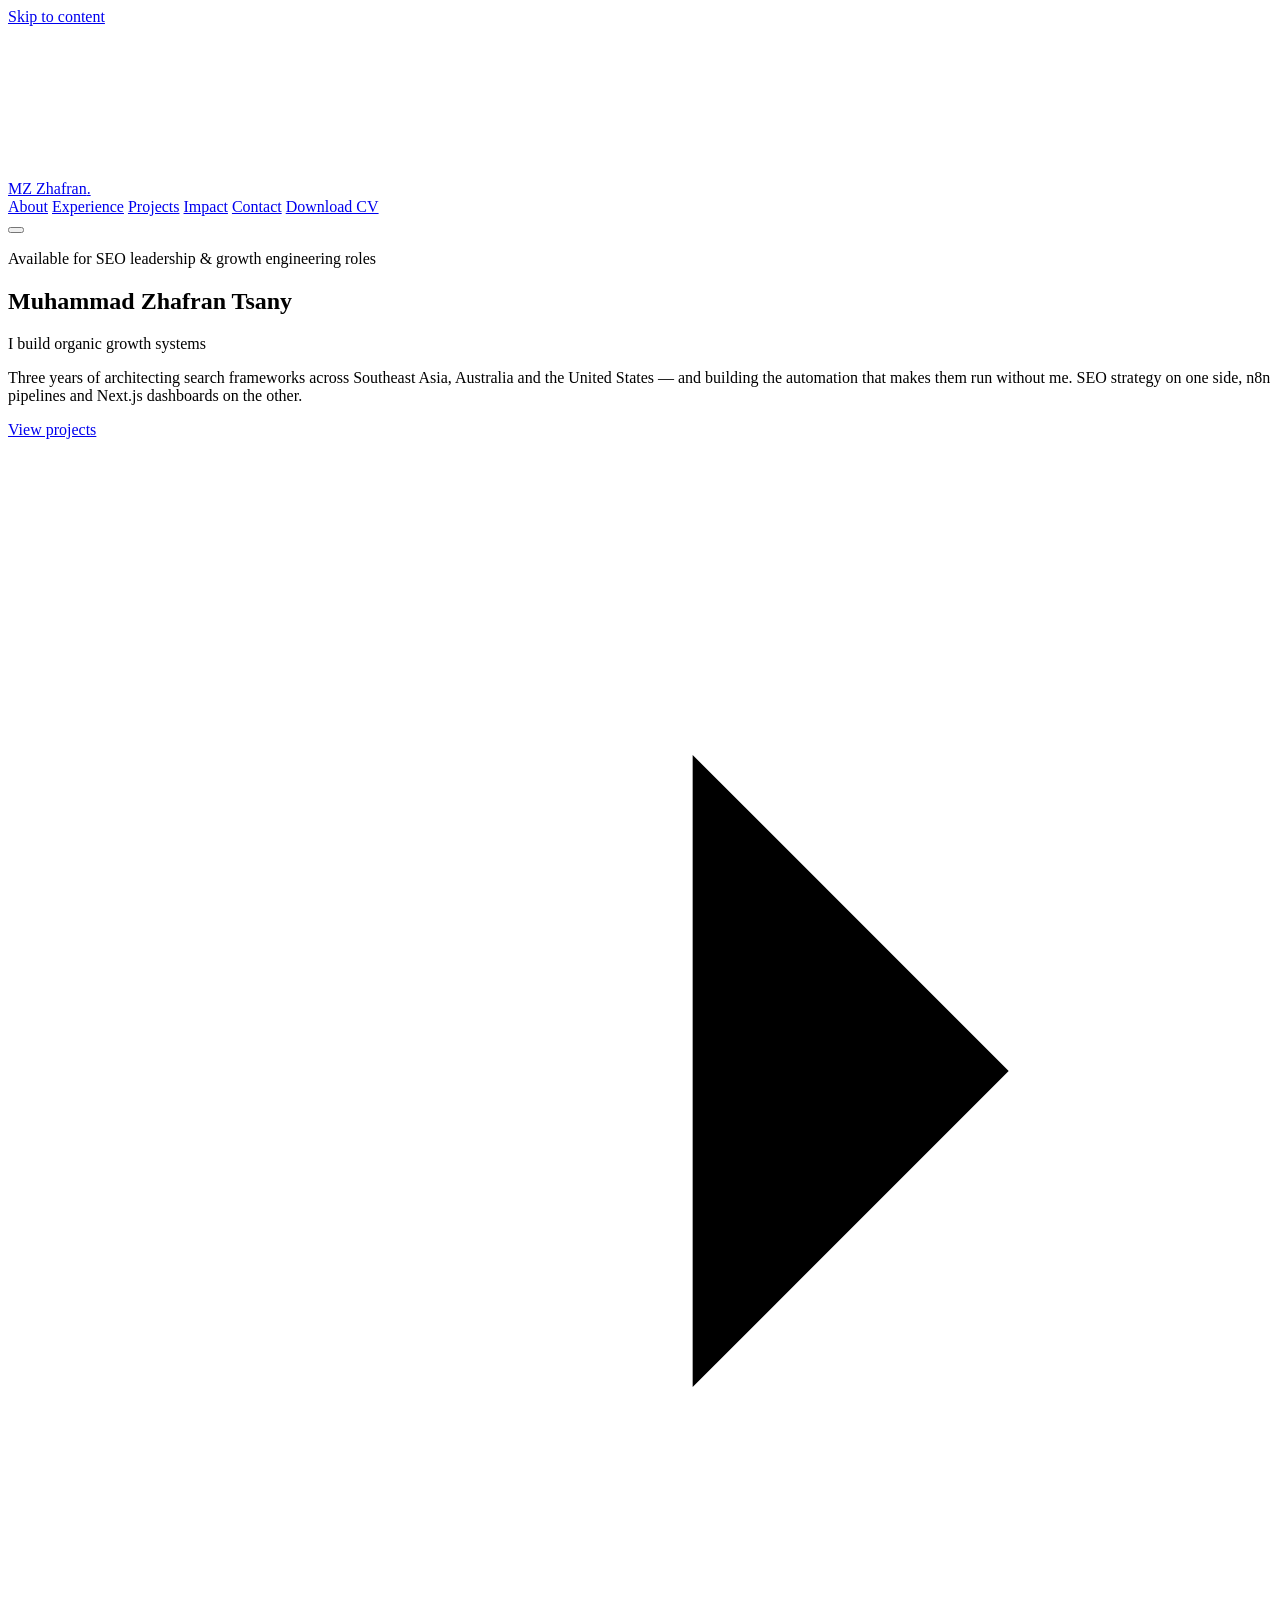
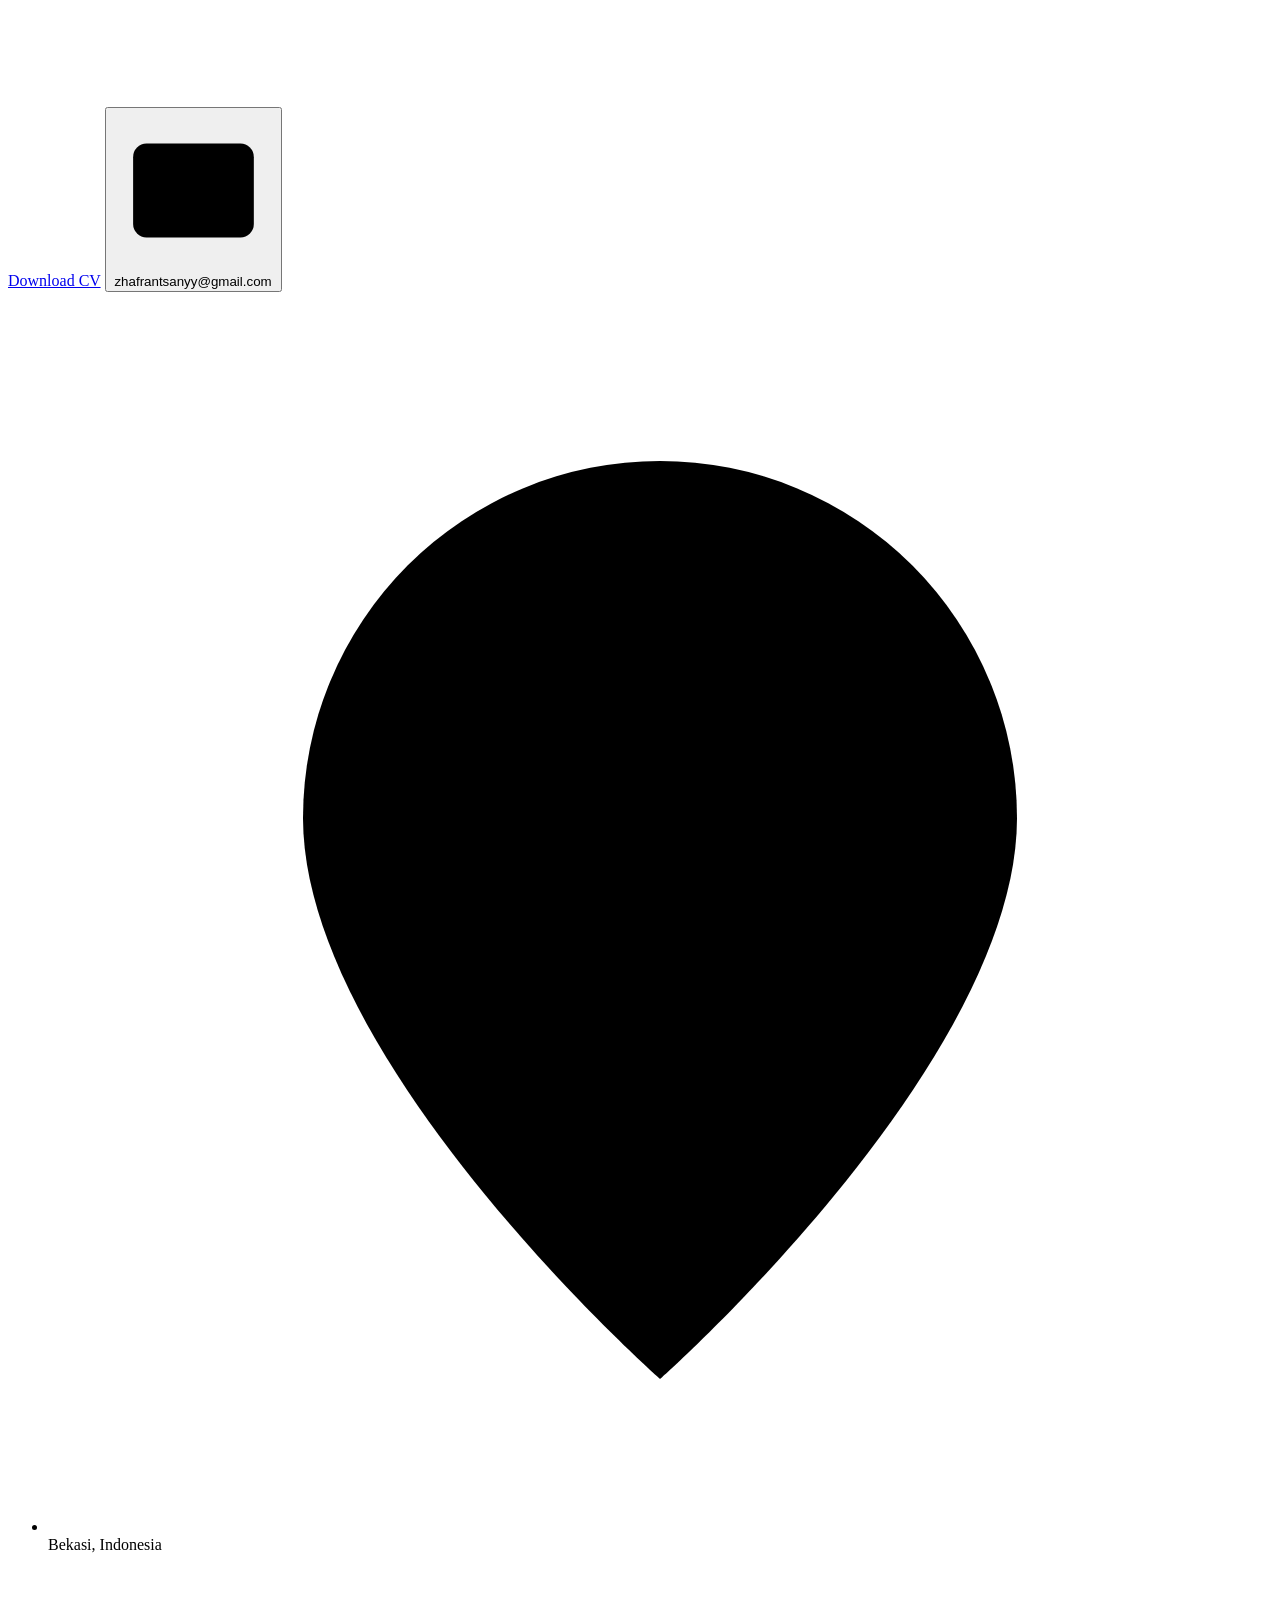
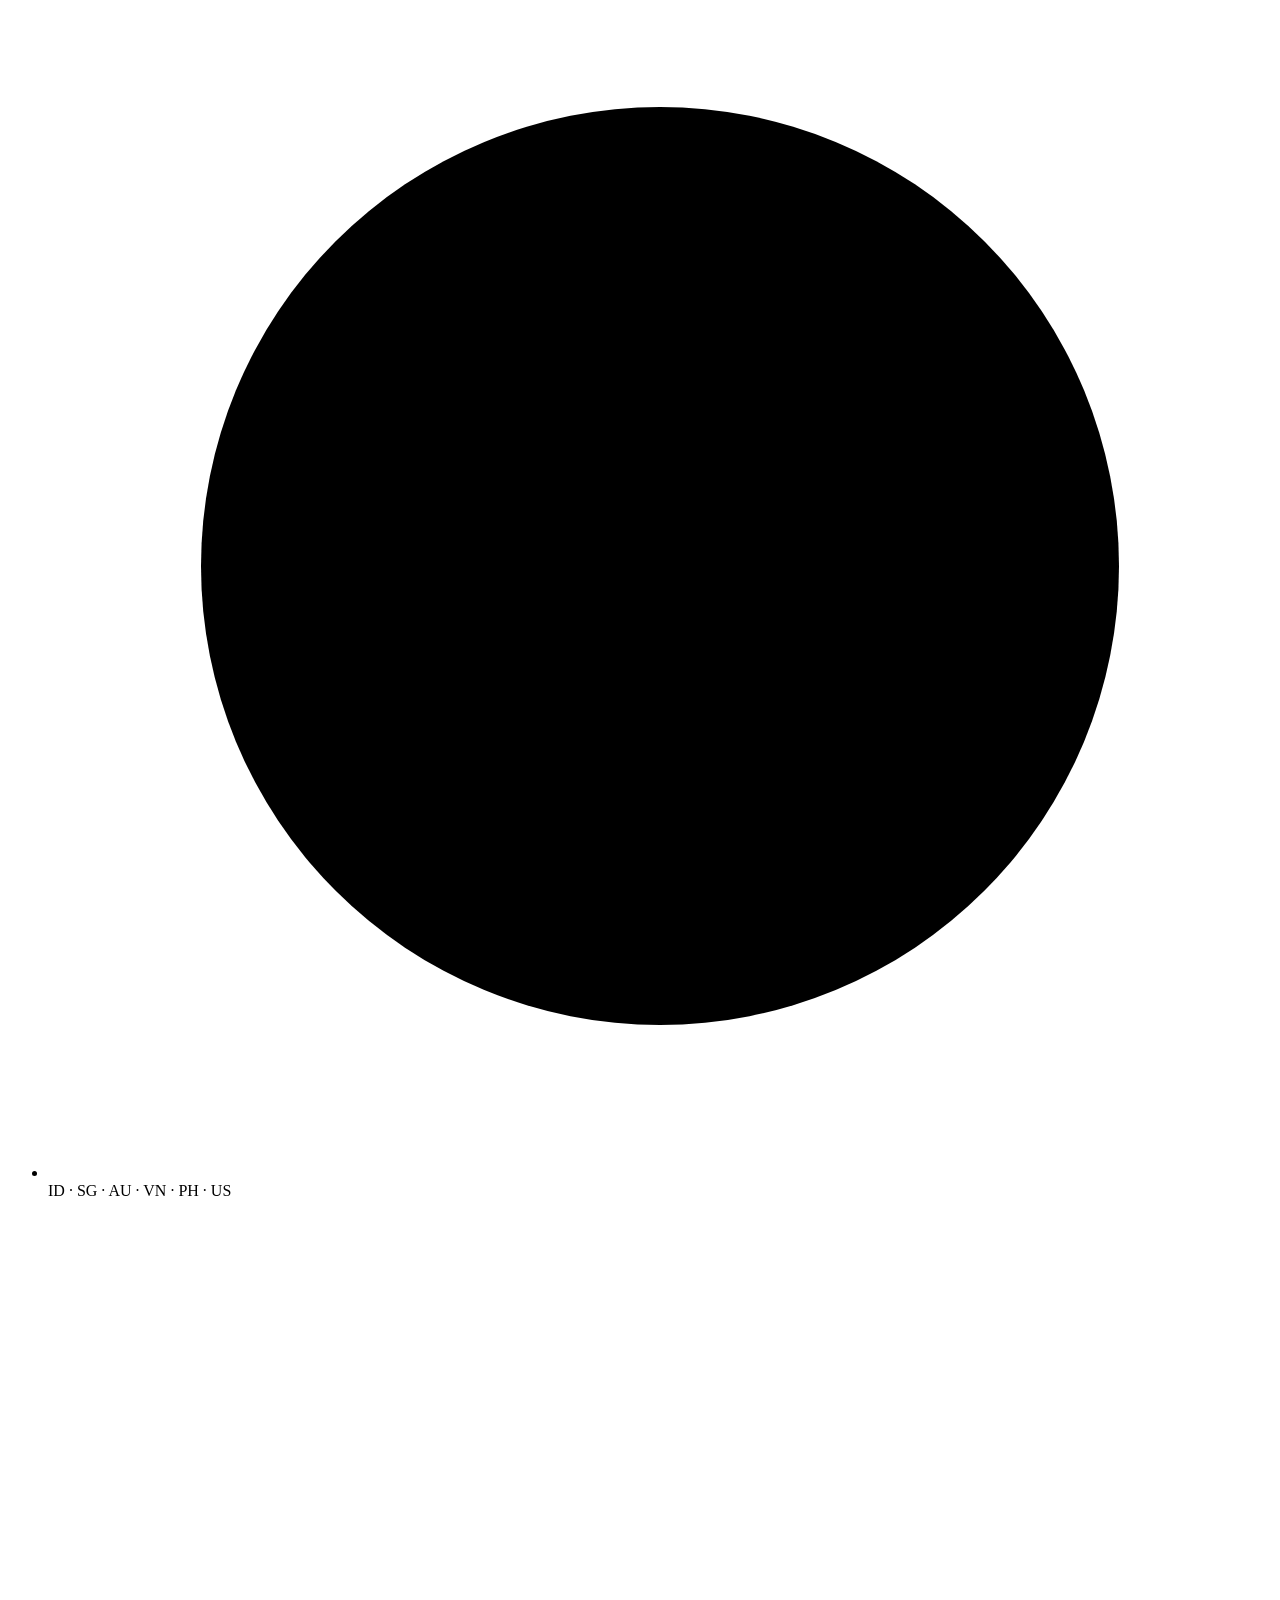
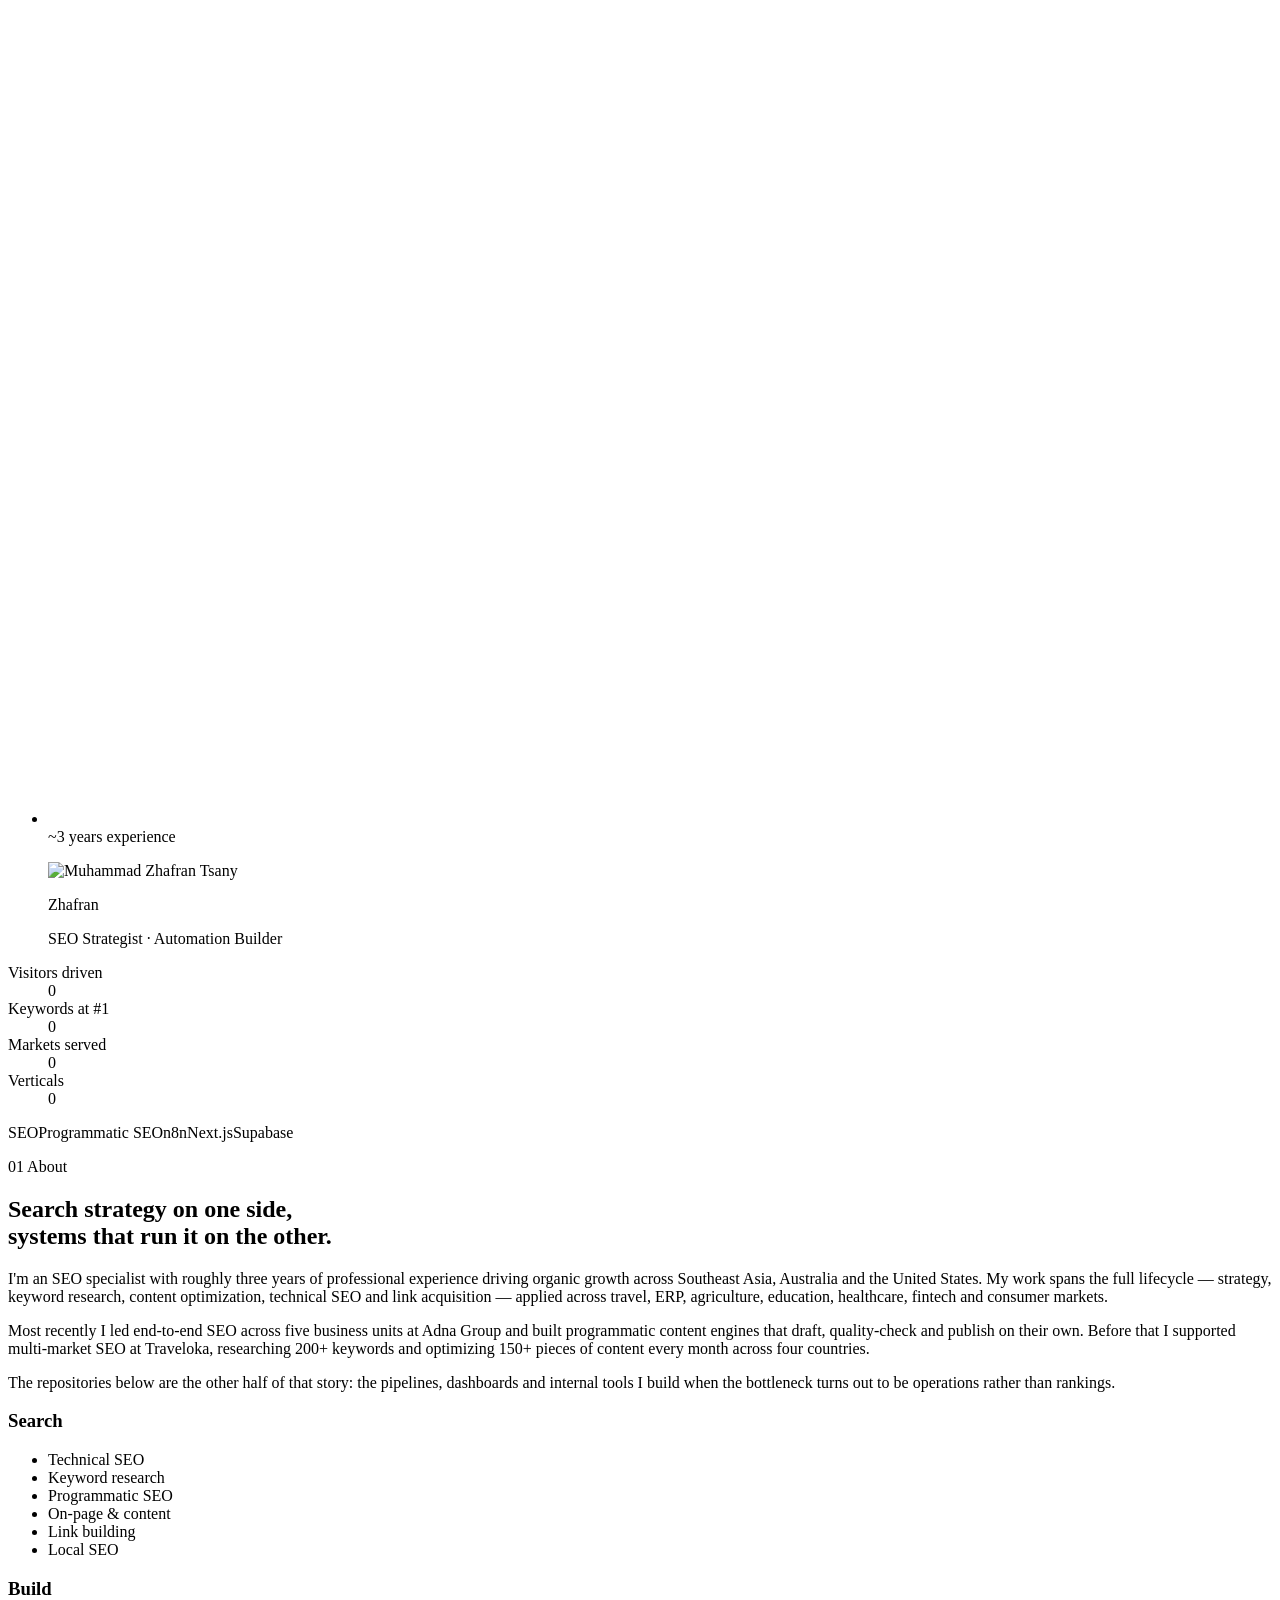
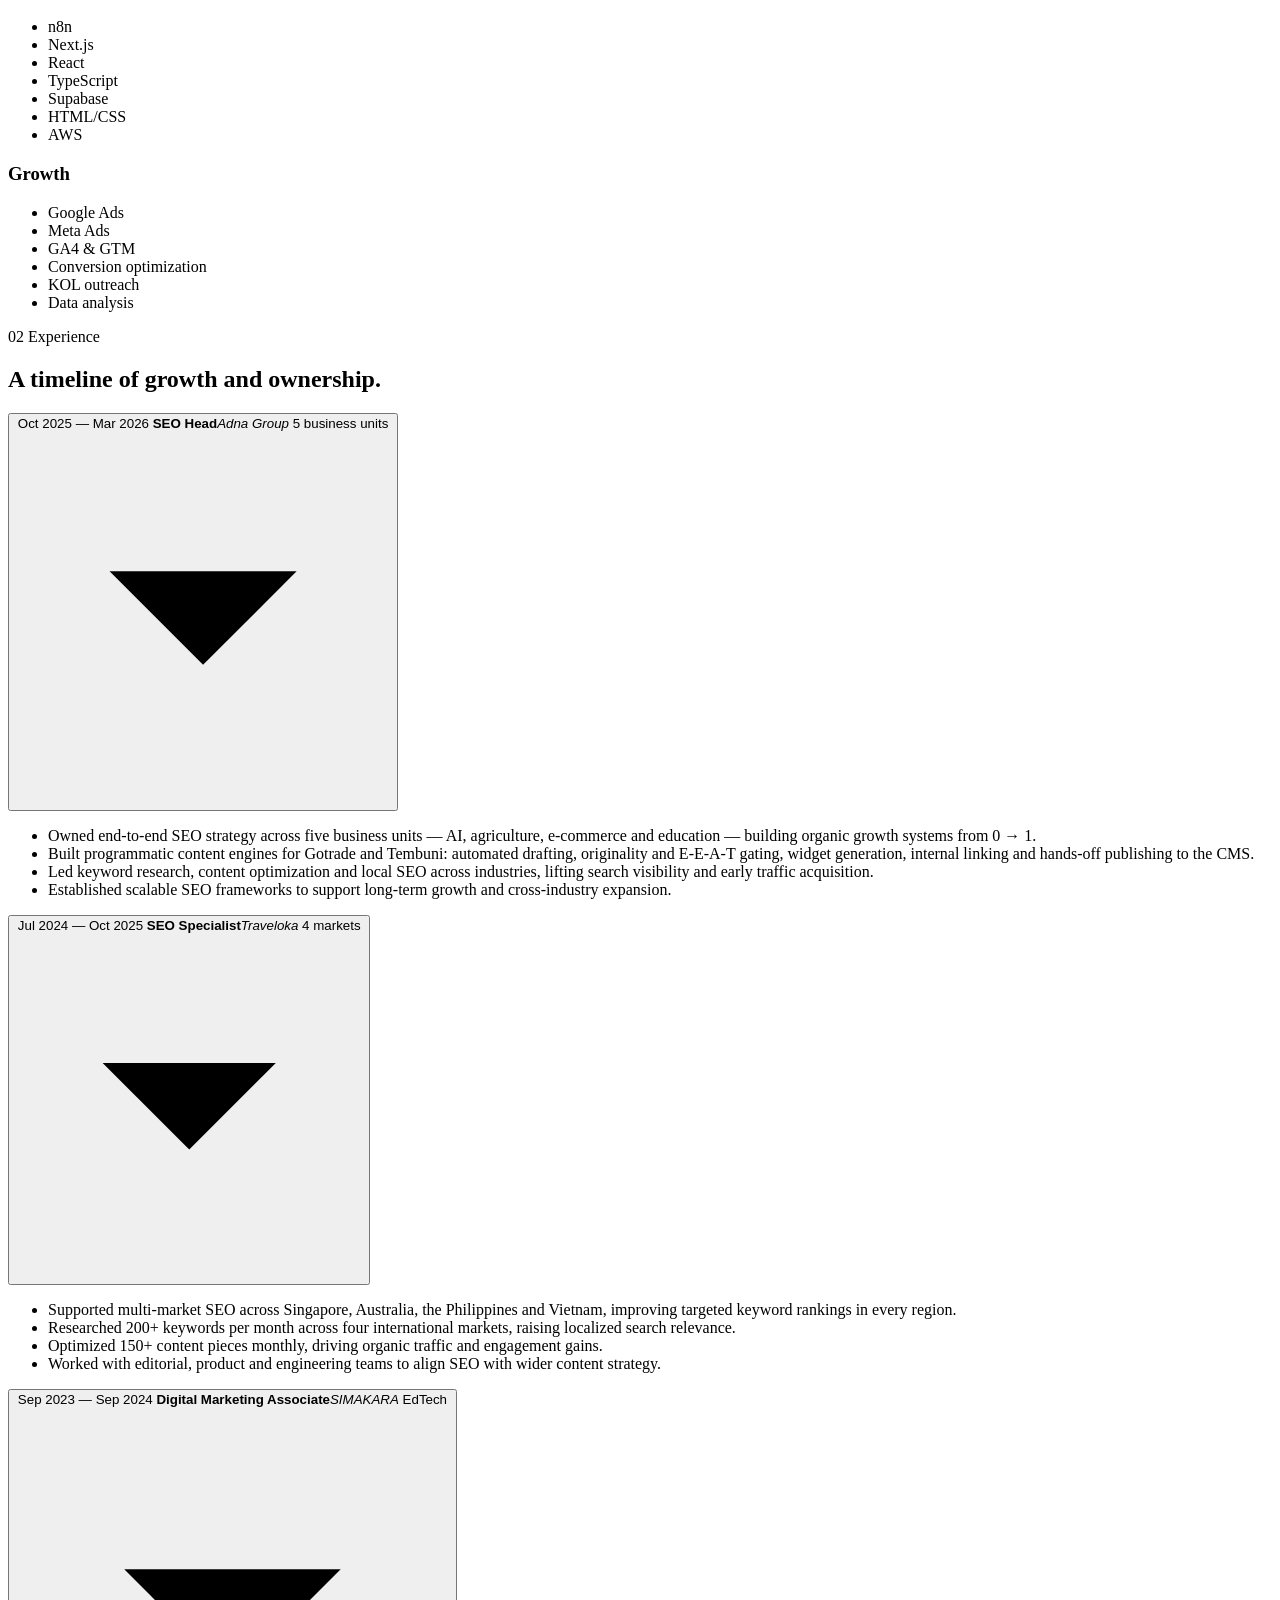
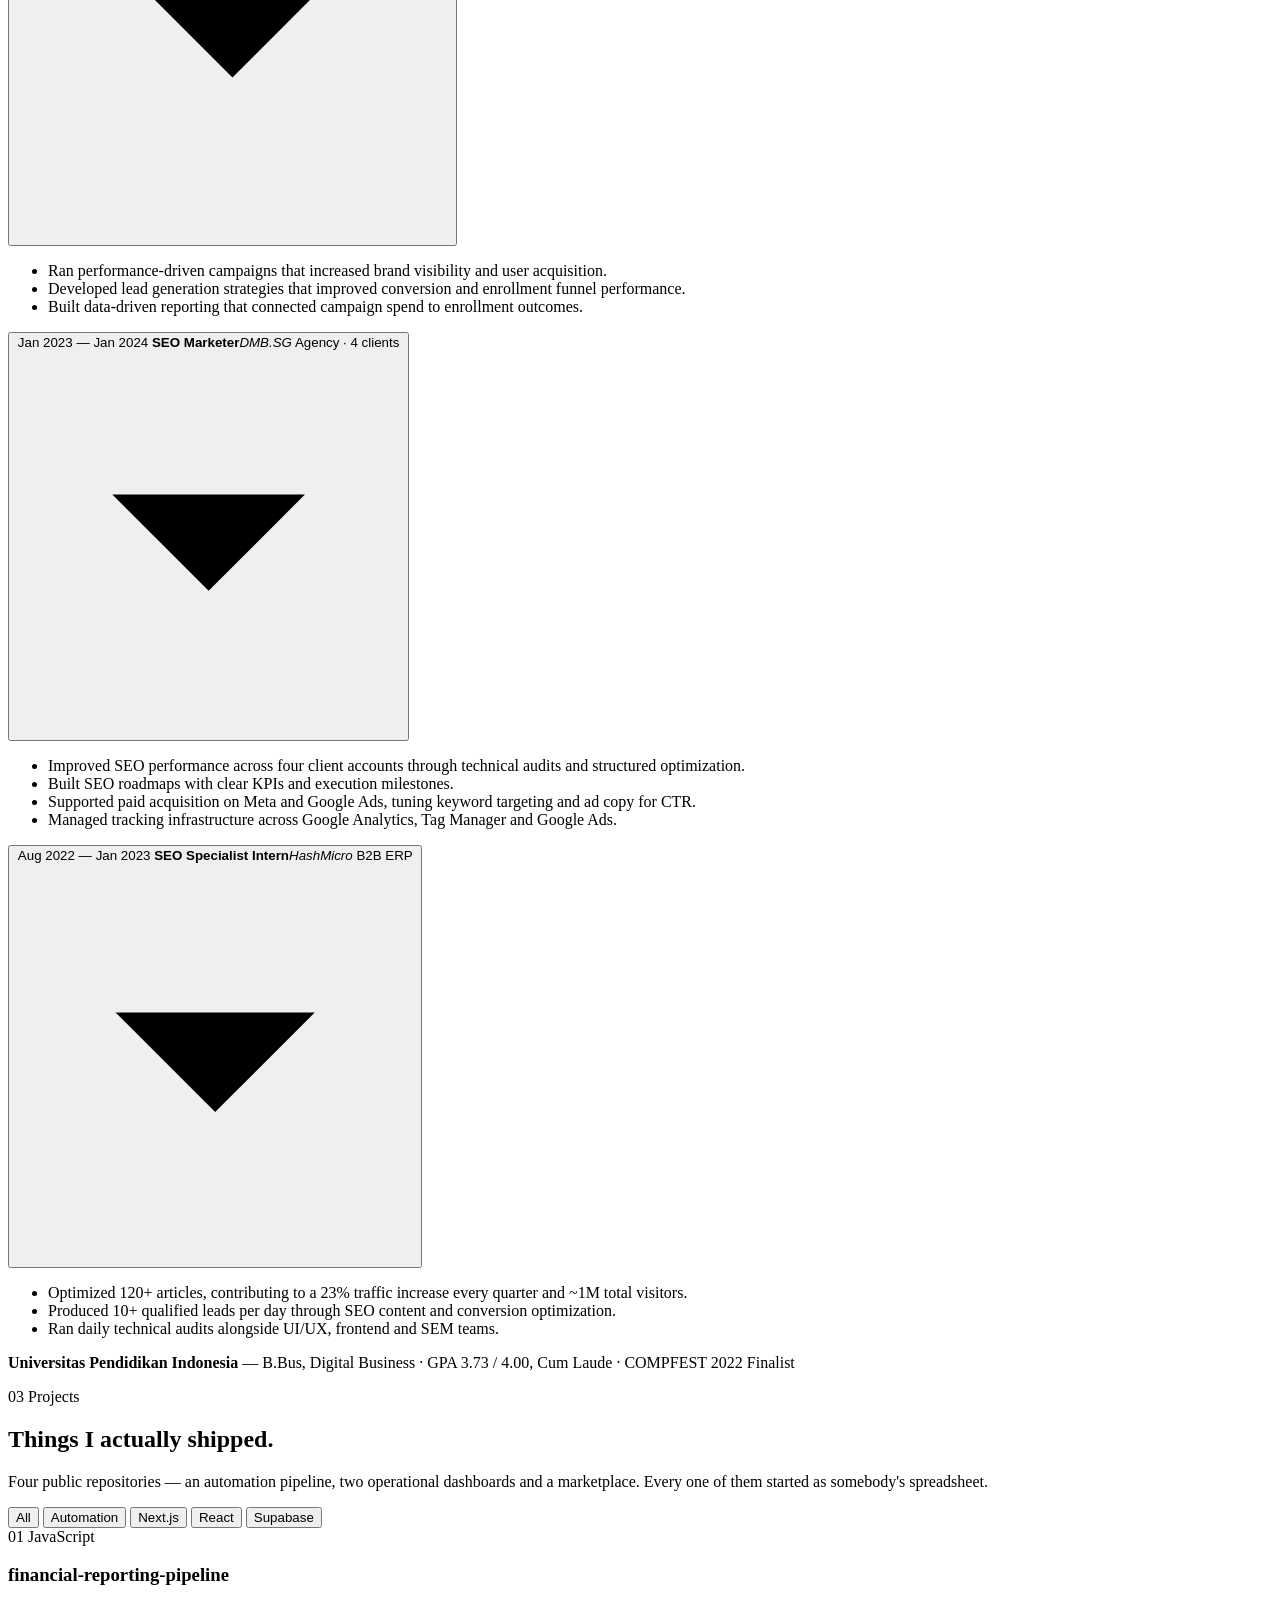
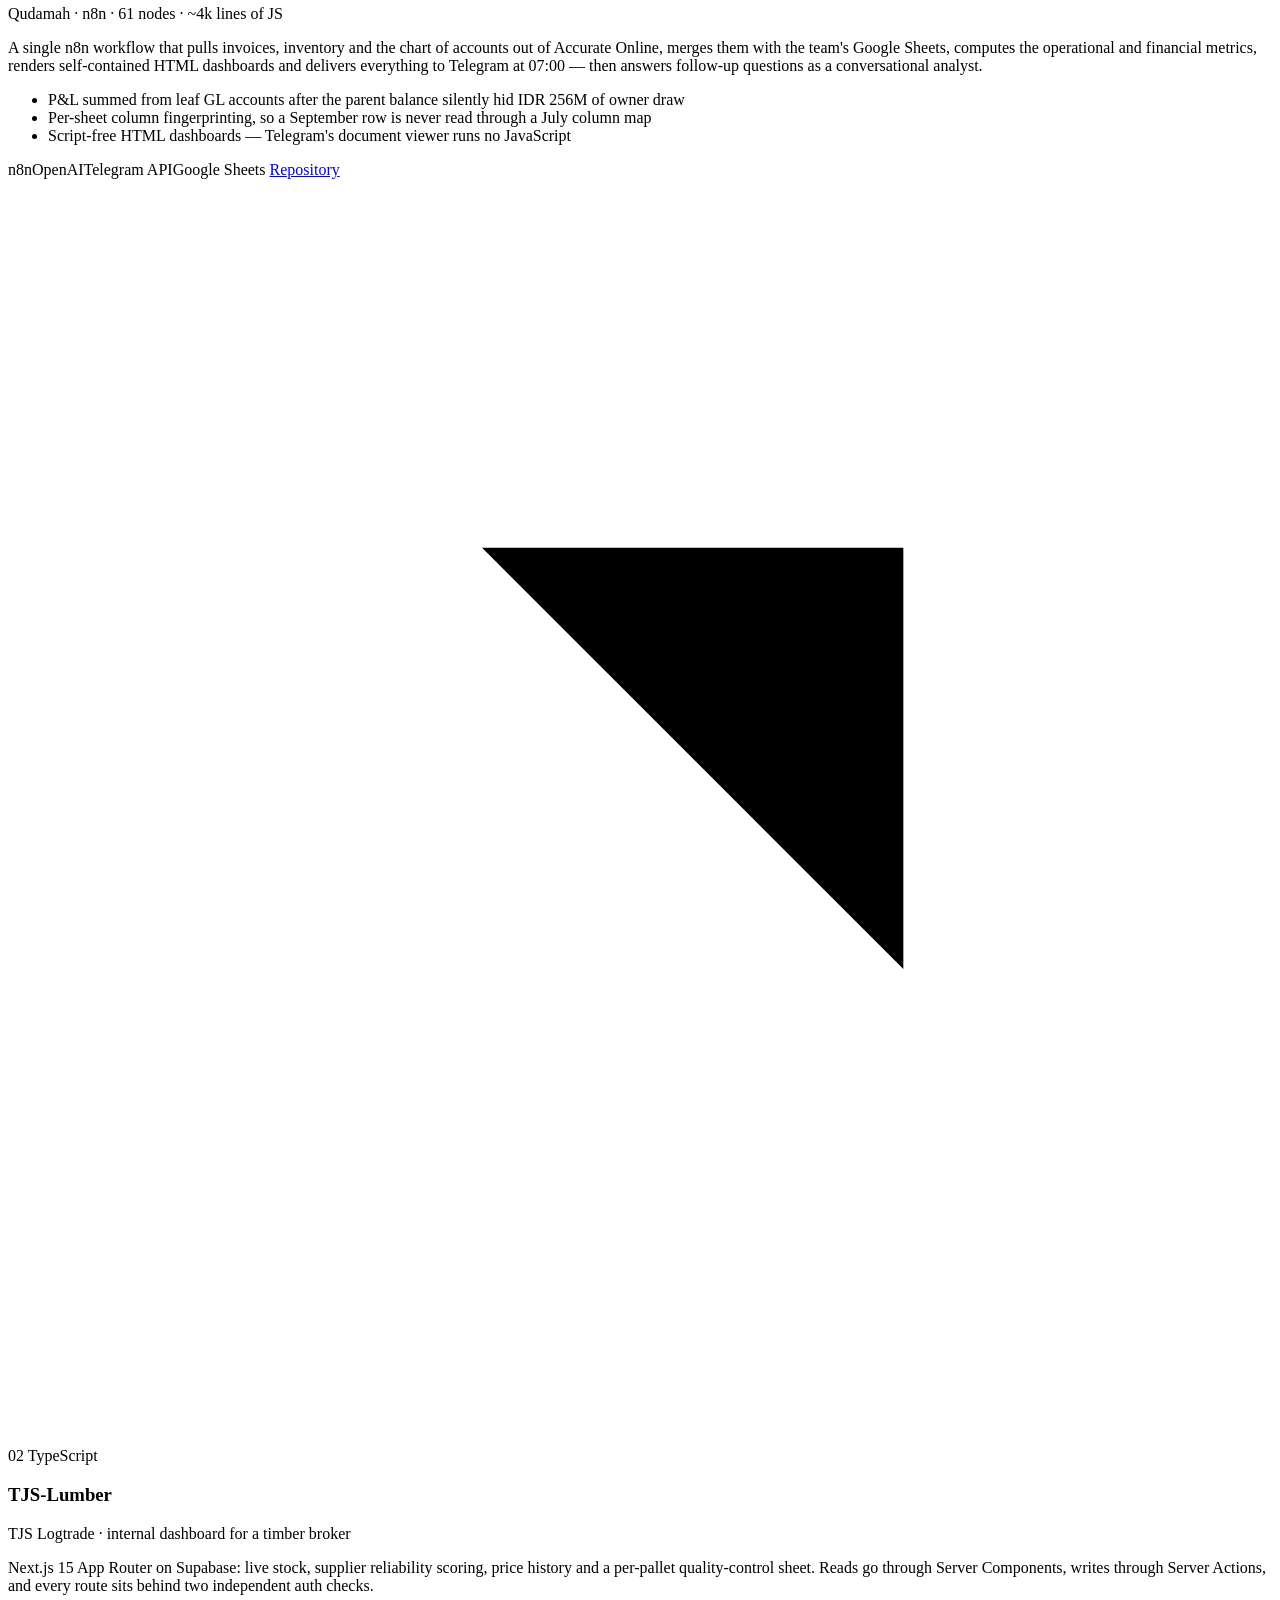
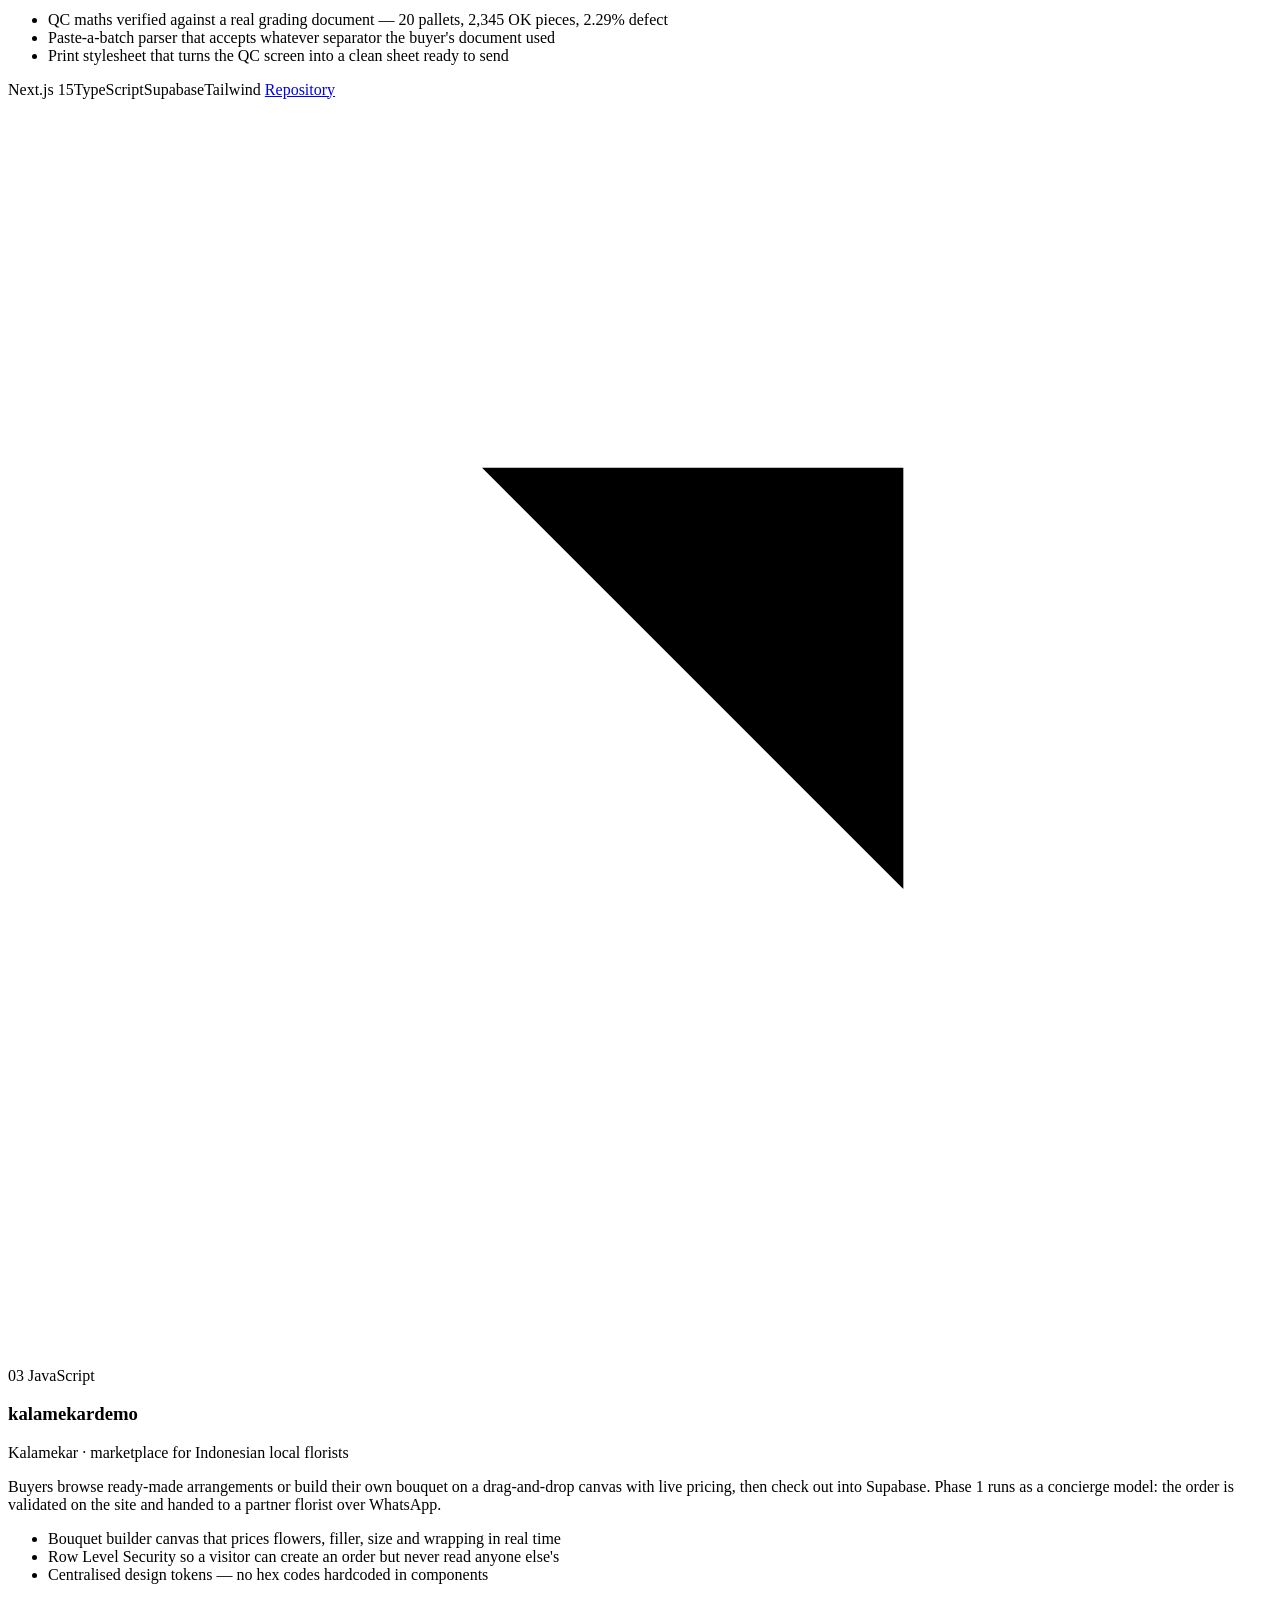
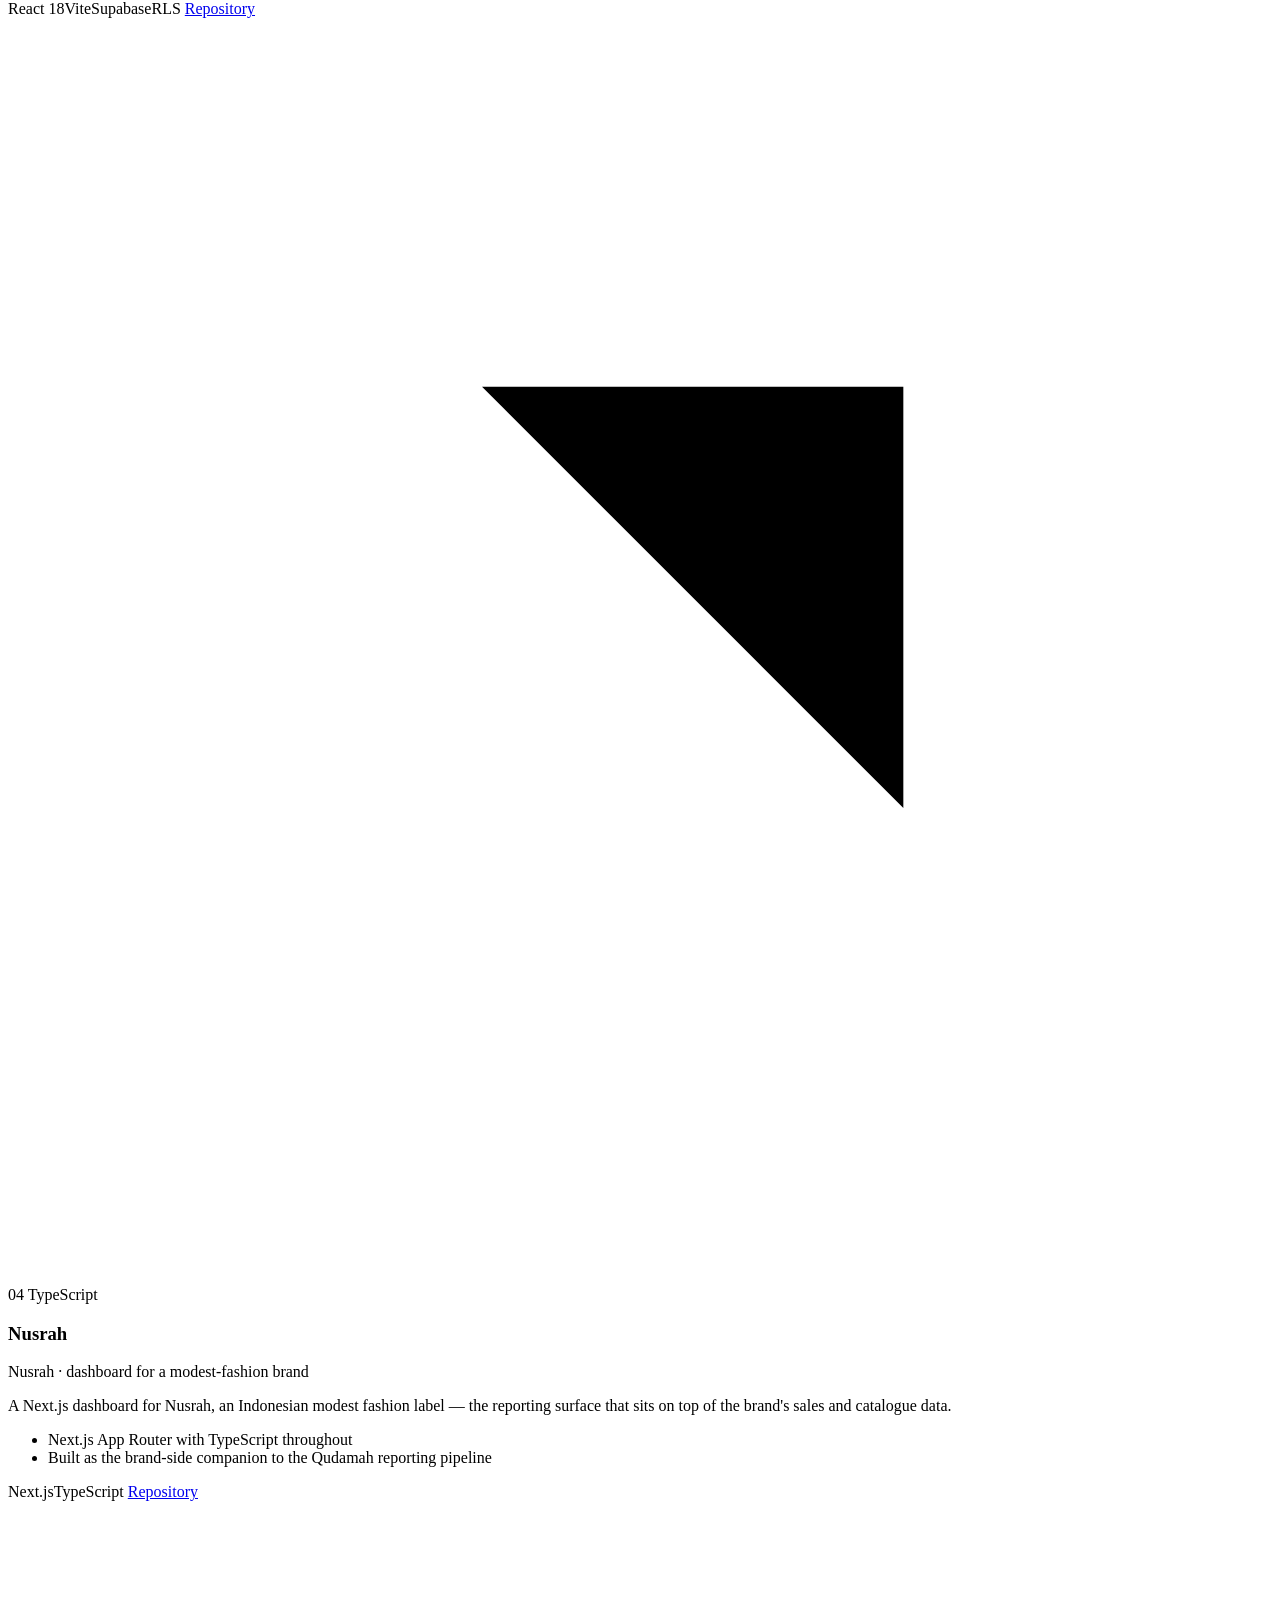
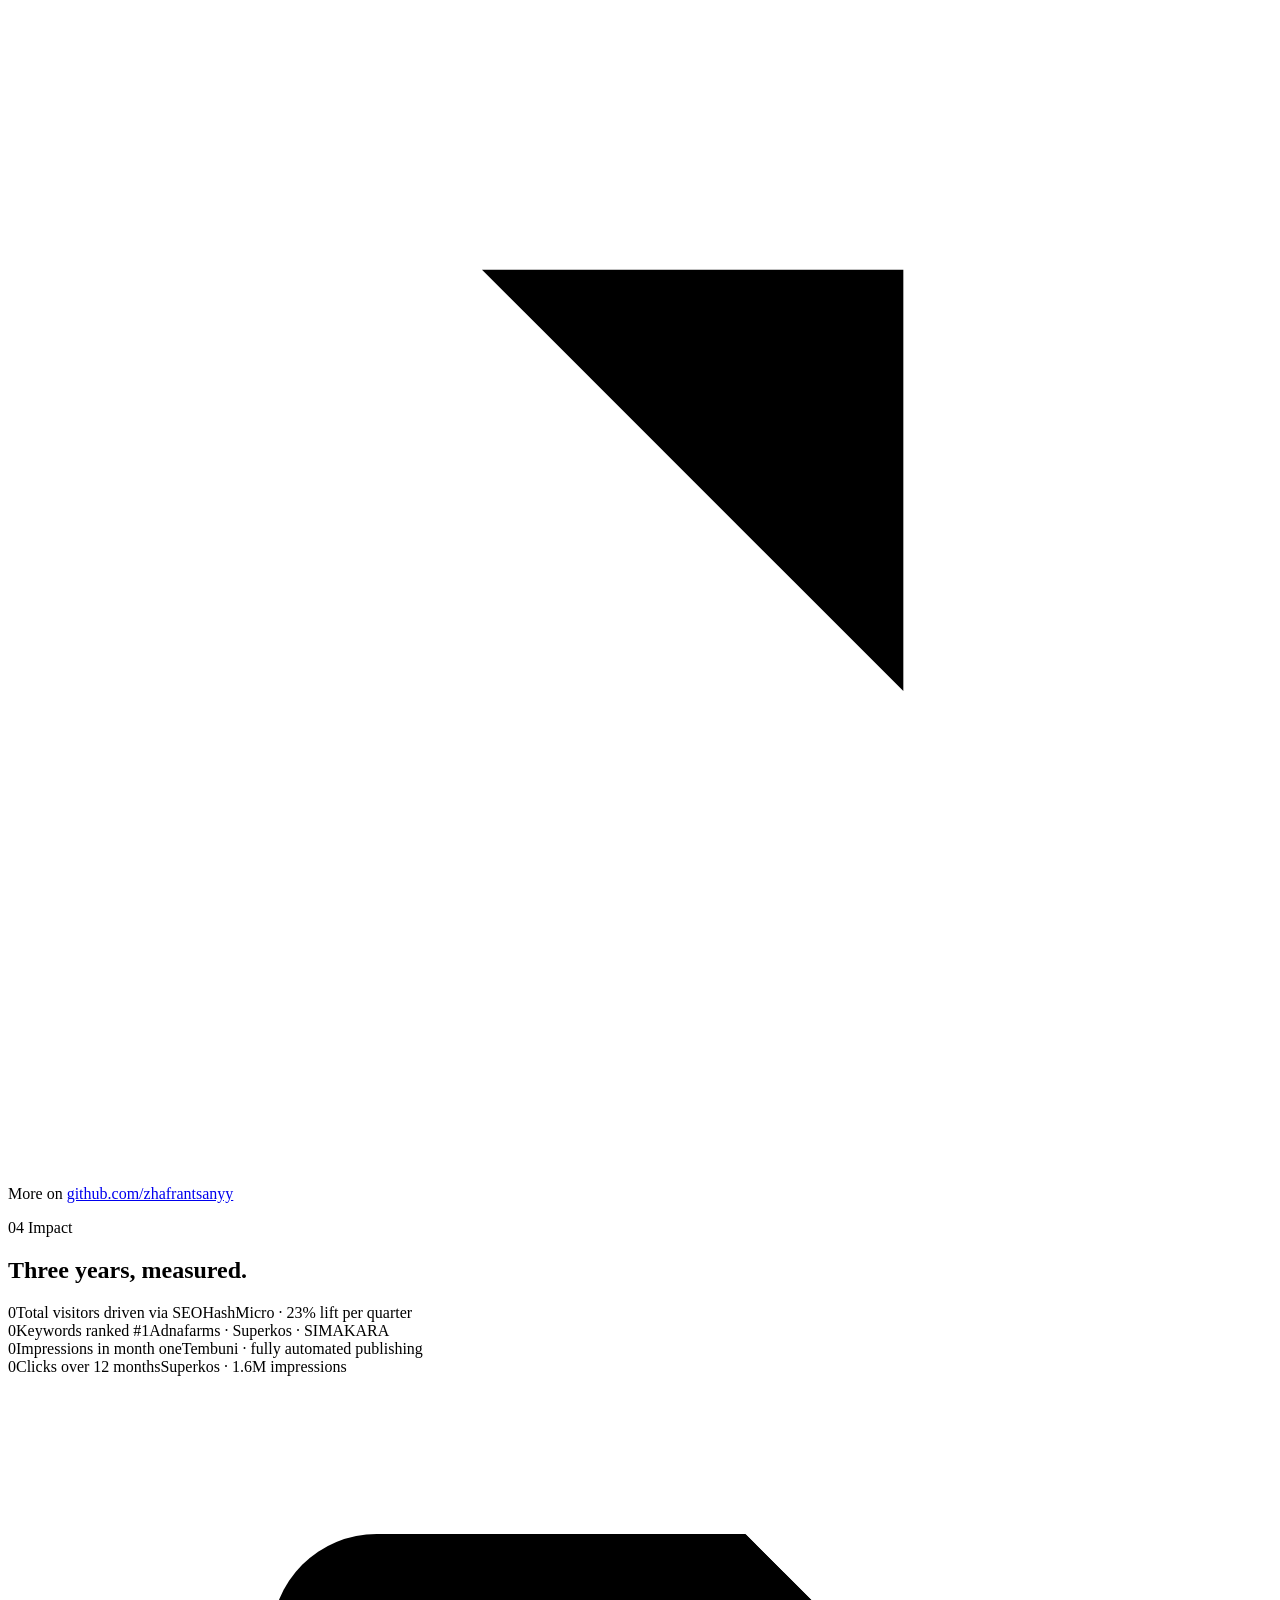
==== index.html @ 4eb86199 "Add site root files" ====
<!DOCTYPE html>
<html lang="en" data-theme="dark">
<head>
<meta charset="utf-8">
<meta name="viewport" content="width=device-width, initial-scale=1">
<title>Muhammad Zhafran Tsany — SEO Strategist &amp; Automation Builder</title>
<meta name="description" content="SEO strategist and automation builder from Bekasi, Indonesia. Three years of organic growth across Southeast Asia, Australia and the US — plus n8n pipelines, Next.js dashboards and programmatic SEO systems.">
<meta name="author" content="Muhammad Zhafran Tsany">
<link rel="canonical" href="https://zhafrantsanyy.github.io/">
<meta property="og:type" content="website">
<meta property="og:title" content="Muhammad Zhafran Tsany — SEO Strategist &amp; Automation Builder">
<meta property="og:description" content="Three years of organic growth across SEA, Australia and the US — plus automation pipelines and internal tools that ship.">
<meta property="og:url" content="https://zhafrantsanyy.github.io/">
<meta property="og:image" content="https://zhafrantsanyy.github.io/assets/img/og.jpg">
<meta property="og:image:width" content="1200">
<meta property="og:image:height" content="630">
<meta property="og:image:alt" content="Muhammad Zhafran Tsany — SEO Strategist and Automation Builder">
<meta name="twitter:card" content="summary_large_image">
<meta name="twitter:image" content="https://zhafrantsanyy.github.io/assets/img/og.jpg">
<meta name="theme-color" content="#070B14">
<link rel="icon" href="assets/img/favicon.svg" type="image/svg+xml">
<link rel="preload" href="assets/img/zhafran.webp" as="image" type="image/webp">
<link rel="preload" href="assets/fonts/inter-latin-400-normal.woff2" as="font" type="font/woff2" crossorigin>
<link rel="preload" href="assets/fonts/inter-latin-700-normal.woff2" as="font" type="font/woff2" crossorigin>
<link rel="stylesheet" href="assets/css/style.css">
<script type="application/ld+json">
{"@context":"https://schema.org","@type":"Person","name":"Muhammad Zhafran Tsany","alternateName":"Zhafran","jobTitle":"SEO Strategist","email":"mailto:zhafrantsanyy@gmail.com","url":"https://zhafrantsanyy.github.io/","address":{"@type":"PostalAddress","addressLocality":"Bekasi","addressCountry":"ID"},"alumniOf":{"@type":"CollegeOrUniversity","name":"Universitas Pendidikan Indonesia"},"image":"https://zhafrantsanyy.github.io/assets/img/zhafran-square.jpg","sameAs":["https://github.com/zhafrantsanyy","https://www.linkedin.com/in/zhafran-tsany"],"knowsAbout":["Search Engine Optimization","Programmatic SEO","Marketing Automation","n8n","Next.js","Data Pipelines"]}
</script>
</head>
<body>
<a class="skip" href="#main">Skip to content</a>
<div class="scroll-progress" id="scrollProgress" aria-hidden="true"></div>
<canvas id="bgCanvas" aria-hidden="true"></canvas>
<div class="aurora" aria-hidden="true"><span></span><span></span><span></span></div>

<header class="nav" id="nav">
  <div class="wrap nav-inner">
    <a class="brand" href="#top">
      <span class="brand-mark">MZ</span>
      <span class="brand-text">Zhafran<span class="dot">.</span></span>
    </a>
    <nav class="nav-links" id="navLinks" aria-label="Primary">
      <a href="#about">About</a>
      <a href="#experience">Experience</a>
      <a href="#projects">Projects</a>
      <a href="#impact">Impact</a>
      <a href="#contact">Contact</a>
      <a class="btn btn-sm btn-primary nav-cta" href="assets/docs/Muhammad-Zhafran-Tsany-CV.pdf" download>Download CV</a>
    </nav>
    <button class="nav-toggle" id="navToggle" aria-label="Open menu" aria-expanded="false" aria-controls="navLinks">
      <span></span><span></span><span></span>
    </button>
  </div>
</header>

<main id="main">
<span id="top"></span>

<!-- ============ HERO ============ -->
<section class="hero" id="hero">
  <div class="wrap hero-grid">
    <div class="hero-copy">
      <p class="eyebrow reveal"><span class="pulse"></span> Available for SEO leadership &amp; growth engineering roles</p>
      <h1 class="reveal">
        <span class="h1-line">Muhammad</span>
        <span class="h1-line grad">Zhafran Tsany</span>
      </h1>
      <p class="role reveal">
        <span class="role-static">I build</span>
        <span class="role-rotate" id="roleRotate" aria-live="polite"><span>organic growth systems</span></span>
      </p>
      <p class="lead reveal">Three years of architecting search frameworks across Southeast Asia, Australia and the United States — and building the automation that makes them run without me. SEO strategy on one side, n8n pipelines and Next.js dashboards on the other.</p>
      <div class="hero-actions reveal">
        <a class="btn btn-primary magnetic" href="#projects">View projects <svg viewBox="0 0 24 24" class="i"><path d="M5 12h14M13 6l6 6-6 6"/></svg></a>
        <a class="btn btn-ghost magnetic" href="assets/docs/Muhammad-Zhafran-Tsany-CV.pdf" download>Download CV</a>
        <button class="btn btn-quiet" id="copyMail" data-mail="zhafrantsanyy@gmail.com">
          <svg viewBox="0 0 24 24" class="i"><rect x="3" y="5" width="18" height="14" rx="2"/><path d="m3 7 9 6 9-6"/></svg>
          <span>zhafrantsanyy@gmail.com</span>
        </button>
      </div>
      <ul class="hero-meta reveal">
        <li><svg viewBox="0 0 24 24" class="i"><path d="M12 21s7-6.2 7-11a7 7 0 1 0-14 0c0 4.8 7 11 7 11Z"/><circle cx="12" cy="10" r="2.6"/></svg> Bekasi, Indonesia</li>
        <li><svg viewBox="0 0 24 24" class="i"><circle cx="12" cy="12" r="9"/><path d="M3 12h18M12 3a15 15 0 0 1 0 18a15 15 0 0 1 0-18"/></svg> ID · SG · AU · VN · PH · US</li>
        <li><svg viewBox="0 0 24 24" class="i"><path d="M4 19V5M4 19h16"/><path d="M8 16V11M12 16V8M16 16v-3"/></svg> ~3 years experience</li>
      </ul>
    </div>

    <aside class="hero-card reveal" data-tilt>
      <div class="hc-glow"></div>
      <figure class="hc-photo">
        <picture>
          <source srcset="assets/img/zhafran.webp" type="image/webp">
          <img src="assets/img/zhafran.jpg" alt="Muhammad Zhafran Tsany" width="880" height="660" decoding="async">
        </picture>
        <figcaption>
          <p class="hc-name">Zhafran</p>
          <p class="hc-sub">SEO Strategist · Automation Builder</p>
        </figcaption>
      </figure>
      <dl class="hc-stats">
        <div><dt>Visitors driven</dt><dd><span class="count" data-to="1" data-decimals="0" data-suffix="M+">0</span></dd></div>
        <div><dt>Keywords at #1</dt><dd><span class="count" data-to="280" data-suffix="+">0</span></dd></div>
        <div><dt>Markets served</dt><dd><span class="count" data-to="6">0</span></dd></div>
        <div><dt>Verticals</dt><dd><span class="count" data-to="7">0</span></dd></div>
      </dl>
      <div class="hc-foot">
        <span class="chip">SEO</span><span class="chip">Programmatic SEO</span><span class="chip">n8n</span><span class="chip">Next.js</span><span class="chip">Supabase</span>
      </div>
    </aside>
  </div>
  <a class="scroll-hint" href="#about" aria-label="Scroll down"><span></span></a>
</section>

<!-- ============ ABOUT ============ -->
<section class="section" id="about">
  <div class="wrap">
    <p class="kicker reveal"><span>01</span> About</p>
    <h2 class="reveal">Search strategy on one side,<br><span class="grad">systems that run it</span> on the other.</h2>
    <div class="about-grid">
      <div class="about-copy reveal">
        <p>I'm an SEO specialist with roughly three years of professional experience driving organic growth across Southeast Asia, Australia and the United States. My work spans the full lifecycle — strategy, keyword research, content optimization, technical SEO and link acquisition — applied across travel, ERP, agriculture, education, healthcare, fintech and consumer markets.</p>
        <p>Most recently I led end-to-end SEO across five business units at Adna Group and built programmatic content engines that draft, quality-check and publish on their own. Before that I supported multi-market SEO at Traveloka, researching 200+ keywords and optimizing 150+ pieces of content every month across four countries.</p>
        <p>The repositories below are the other half of that story: the pipelines, dashboards and internal tools I build when the bottleneck turns out to be operations rather than rankings.</p>
      </div>
      <div class="skills reveal">
        <div class="skill-group">
          <h3>Search</h3>
          <ul><li>Technical SEO</li><li>Keyword research</li><li>Programmatic SEO</li><li>On-page &amp; content</li><li>Link building</li><li>Local SEO</li></ul>
        </div>
        <div class="skill-group">
          <h3>Build</h3>
          <ul><li>n8n</li><li>Next.js</li><li>React</li><li>TypeScript</li><li>Supabase</li><li>HTML/CSS</li><li>AWS</li></ul>
        </div>
        <div class="skill-group">
          <h3>Growth</h3>
          <ul><li>Google Ads</li><li>Meta Ads</li><li>GA4 &amp; GTM</li><li>Conversion optimization</li><li>KOL outreach</li><li>Data analysis</li></ul>
        </div>
      </div>
    </div>
  </div>
</section>

<!-- ============ EXPERIENCE ============ -->
<section class="section" id="experience">
  <div class="wrap">
    <p class="kicker reveal"><span>02</span> Experience</p>
    <h2 class="reveal">A timeline of <span class="grad">growth and ownership.</span></h2>
    <div class="timeline" id="timeline">

      <article class="tl-item reveal is-open">
        <button class="tl-head" aria-expanded="true">
          <span class="tl-dot"></span>
          <span class="tl-when">Oct 2025 — Mar 2026</span>
          <span class="tl-what"><strong>SEO Head</strong><em>Adna Group</em></span>
          <span class="tl-tag">5 business units</span>
          <svg viewBox="0 0 24 24" class="tl-chev"><path d="m6 9 6 6 6-6"/></svg>
        </button>
        <div class="tl-body"><div class="tl-inner">
          <ul>
            <li>Owned end-to-end SEO strategy across five business units — AI, agriculture, e-commerce and education — building organic growth systems from 0&nbsp;→&nbsp;1.</li>
            <li>Built programmatic content engines for Gotrade and Tembuni: automated drafting, originality and E-E-A-T gating, widget generation, internal linking and hands-off publishing to the CMS.</li>
            <li>Led keyword research, content optimization and local SEO across industries, lifting search visibility and early traffic acquisition.</li>
            <li>Established scalable SEO frameworks to support long-term growth and cross-industry expansion.</li>
          </ul>
        </div></div>
      </article>

      <article class="tl-item reveal">
        <button class="tl-head" aria-expanded="false">
          <span class="tl-dot"></span>
          <span class="tl-when">Jul 2024 — Oct 2025</span>
          <span class="tl-what"><strong>SEO Specialist</strong><em>Traveloka</em></span>
          <span class="tl-tag">4 markets</span>
          <svg viewBox="0 0 24 24" class="tl-chev"><path d="m6 9 6 6 6-6"/></svg>
        </button>
        <div class="tl-body"><div class="tl-inner">
          <ul>
            <li>Supported multi-market SEO across Singapore, Australia, the Philippines and Vietnam, improving targeted keyword rankings in every region.</li>
            <li>Researched 200+ keywords per month across four international markets, raising localized search relevance.</li>
            <li>Optimized 150+ content pieces monthly, driving organic traffic and engagement gains.</li>
            <li>Worked with editorial, product and engineering teams to align SEO with wider content strategy.</li>
          </ul>
        </div></div>
      </article>

      <article class="tl-item reveal">
        <button class="tl-head" aria-expanded="false">
          <span class="tl-dot"></span>
          <span class="tl-when">Sep 2023 — Sep 2024</span>
          <span class="tl-what"><strong>Digital Marketing Associate</strong><em>SIMAKARA</em></span>
          <span class="tl-tag">EdTech</span>
          <svg viewBox="0 0 24 24" class="tl-chev"><path d="m6 9 6 6 6-6"/></svg>
        </button>
        <div class="tl-body"><div class="tl-inner">
          <ul>
            <li>Ran performance-driven campaigns that increased brand visibility and user acquisition.</li>
            <li>Developed lead generation strategies that improved conversion and enrollment funnel performance.</li>
            <li>Built data-driven reporting that connected campaign spend to enrollment outcomes.</li>
          </ul>
        </div></div>
      </article>

      <article class="tl-item reveal">
        <button class="tl-head" aria-expanded="false">
          <span class="tl-dot"></span>
          <span class="tl-when">Jan 2023 — Jan 2024</span>
          <span class="tl-what"><strong>SEO Marketer</strong><em>DMB.SG</em></span>
          <span class="tl-tag">Agency · 4 clients</span>
          <svg viewBox="0 0 24 24" class="tl-chev"><path d="m6 9 6 6 6-6"/></svg>
        </button>
        <div class="tl-body"><div class="tl-inner">
          <ul>
            <li>Improved SEO performance across four client accounts through technical audits and structured optimization.</li>
            <li>Built SEO roadmaps with clear KPIs and execution milestones.</li>
            <li>Supported paid acquisition on Meta and Google Ads, tuning keyword targeting and ad copy for CTR.</li>
            <li>Managed tracking infrastructure across Google Analytics, Tag Manager and Google Ads.</li>
          </ul>
        </div></div>
      </article>

      <article class="tl-item reveal">
        <button class="tl-head" aria-expanded="false">
          <span class="tl-dot"></span>
          <span class="tl-when">Aug 2022 — Jan 2023</span>
          <span class="tl-what"><strong>SEO Specialist Intern</strong><em>HashMicro</em></span>
          <span class="tl-tag">B2B ERP</span>
          <svg viewBox="0 0 24 24" class="tl-chev"><path d="m6 9 6 6 6-6"/></svg>
        </button>
        <div class="tl-body"><div class="tl-inner">
          <ul>
            <li>Optimized 120+ articles, contributing to a 23% traffic increase every quarter and ~1M total visitors.</li>
            <li>Produced 10+ qualified leads per day through SEO content and conversion optimization.</li>
            <li>Ran daily technical audits alongside UI/UX, frontend and SEM teams.</li>
          </ul>
        </div></div>
      </article>

    </div>
    <p class="tl-edu reveal">
      <strong>Universitas Pendidikan Indonesia</strong> — B.Bus, Digital Business · GPA 3.73 / 4.00, Cum Laude · COMPFEST 2022 Finalist
    </p>
  </div>
</section>

<!-- ============ PROJECTS ============ -->
<section class="section" id="projects">
  <div class="wrap">
    <p class="kicker reveal"><span>03</span> Projects</p>
    <h2 class="reveal">Things I <span class="grad">actually shipped.</span></h2>
    <p class="section-lead reveal">Four public repositories — an automation pipeline, two operational dashboards and a marketplace. Every one of them started as somebody's spreadsheet.</p>

    <div class="filters reveal" role="tablist" aria-label="Filter projects">
      <button class="filter is-active" data-filter="all" role="tab" aria-selected="true">All</button>
      <button class="filter" data-filter="automation" role="tab" aria-selected="false">Automation</button>
      <button class="filter" data-filter="nextjs" role="tab" aria-selected="false">Next.js</button>
      <button class="filter" data-filter="react" role="tab" aria-selected="false">React</button>
      <button class="filter" data-filter="supabase" role="tab" aria-selected="false">Supabase</button>
    </div>

    <div class="projects" id="projectGrid">

      <article class="pcard reveal" data-tags="automation" data-tilt>
        <div class="pc-spot"></div>
        <header>
          <span class="pc-idx">01</span>
          <span class="pc-lang"><i style="--c:#f1e05a"></i>JavaScript</span>
        </header>
        <h3>financial-reporting-pipeline</h3>
        <p class="pc-sub">Qudamah · n8n · 61 nodes · ~4k lines of JS</p>
        <p class="pc-desc">A single n8n workflow that pulls invoices, inventory and the chart of accounts out of Accurate Online, merges them with the team's Google Sheets, computes the operational and financial metrics, renders self-contained HTML dashboards and delivers everything to Telegram at 07:00 — then answers follow-up questions as a conversational analyst.</p>
        <ul class="pc-points">
          <li>P&amp;L summed from leaf GL accounts after the parent balance silently hid IDR 256M of owner draw</li>
          <li>Per-sheet column fingerprinting, so a September row is never read through a July column map</li>
          <li>Script-free HTML dashboards — Telegram's document viewer runs no JavaScript</li>
        </ul>
        <footer>
          <span class="tag">n8n</span><span class="tag">OpenAI</span><span class="tag">Telegram API</span><span class="tag">Google Sheets</span>
          <a class="pc-link" href="https://github.com/zhafrantsanyy/financial-reporting-pipeline" target="_blank" rel="noopener">
            Repository <svg viewBox="0 0 24 24" class="i"><path d="M7 17 17 7M9 7h8v8"/></svg>
          </a>
        </footer>
      </article>

      <article class="pcard reveal" data-tags="nextjs supabase" data-tilt>
        <div class="pc-spot"></div>
        <header>
          <span class="pc-idx">02</span>
          <span class="pc-lang"><i style="--c:#3178c6"></i>TypeScript</span>
        </header>
        <h3>TJS-Lumber</h3>
        <p class="pc-sub">TJS Logtrade · internal dashboard for a timber broker</p>
        <p class="pc-desc">Next.js 15 App Router on Supabase: live stock, supplier reliability scoring, price history and a per-pallet quality-control sheet. Reads go through Server Components, writes through Server Actions, and every route sits behind two independent auth checks.</p>
        <ul class="pc-points">
          <li>QC maths verified against a real grading document — 20 pallets, 2,345 OK pieces, 2.29% defect</li>
          <li>Paste-a-batch parser that accepts whatever separator the buyer's document used</li>
          <li>Print stylesheet that turns the QC screen into a clean sheet ready to send</li>
        </ul>
        <footer>
          <span class="tag">Next.js 15</span><span class="tag">TypeScript</span><span class="tag">Supabase</span><span class="tag">Tailwind</span>
          <a class="pc-link" href="https://github.com/zhafrantsanyy/TJS-Lumber" target="_blank" rel="noopener">
            Repository <svg viewBox="0 0 24 24" class="i"><path d="M7 17 17 7M9 7h8v8"/></svg>
          </a>
        </footer>
      </article>

      <article class="pcard reveal" data-tags="react supabase" data-tilt>
        <div class="pc-spot"></div>
        <header>
          <span class="pc-idx">03</span>
          <span class="pc-lang"><i style="--c:#f1e05a"></i>JavaScript</span>
        </header>
        <h3>kalamekardemo</h3>
        <p class="pc-sub">Kalamekar · marketplace for Indonesian local florists</p>
        <p class="pc-desc">Buyers browse ready-made arrangements or build their own bouquet on a drag-and-drop canvas with live pricing, then check out into Supabase. Phase 1 runs as a concierge model: the order is validated on the site and handed to a partner florist over WhatsApp.</p>
        <ul class="pc-points">
          <li>Bouquet builder canvas that prices flowers, filler, size and wrapping in real time</li>
          <li>Row Level Security so a visitor can create an order but never read anyone else's</li>
          <li>Centralised design tokens — no hex codes hardcoded in components</li>
        </ul>
        <footer>
          <span class="tag">React 18</span><span class="tag">Vite</span><span class="tag">Supabase</span><span class="tag">RLS</span>
          <a class="pc-link" href="https://github.com/zhafrantsanyy/kalamekardemo" target="_blank" rel="noopener">
            Repository <svg viewBox="0 0 24 24" class="i"><path d="M7 17 17 7M9 7h8v8"/></svg>
          </a>
        </footer>
      </article>

      <article class="pcard reveal" data-tags="nextjs react" data-tilt>
        <div class="pc-spot"></div>
        <header>
          <span class="pc-idx">04</span>
          <span class="pc-lang"><i style="--c:#3178c6"></i>TypeScript</span>
        </header>
        <h3>Nusrah</h3>
        <p class="pc-sub">Nusrah · dashboard for a modest-fashion brand</p>
        <p class="pc-desc">A Next.js dashboard for Nusrah, an Indonesian modest fashion label — the reporting surface that sits on top of the brand's sales and catalogue data.</p>
        <ul class="pc-points">
          <li>Next.js App Router with TypeScript throughout</li>
          <li>Built as the brand-side companion to the Qudamah reporting pipeline</li>
        </ul>
        <footer>
          <span class="tag">Next.js</span><span class="tag">TypeScript</span>
          <a class="pc-link" href="https://github.com/zhafrantsanyy/Nusrah" target="_blank" rel="noopener">
            Repository <svg viewBox="0 0 24 24" class="i"><path d="M7 17 17 7M9 7h8v8"/></svg>
          </a>
        </footer>
      </article>

    </div>
    <p class="projects-more reveal">More on <a href="https://github.com/zhafrantsanyy" target="_blank" rel="noopener">github.com/zhafrantsanyy</a></p>
  </div>
</section>

<!-- ============ IMPACT ============ -->
<section class="section section-band" id="impact">
  <div class="wrap">
    <p class="kicker reveal"><span>04</span> Impact</p>
    <h2 class="reveal">Three years, <span class="grad">measured.</span></h2>
    <div class="impact-grid">
      <div class="istat reveal"><span class="ivalue"><span class="count" data-to="1" data-suffix="M+">0</span></span><span class="ilabel">Total visitors driven via SEO</span><span class="inote">HashMicro · 23% lift per quarter</span></div>
      <div class="istat reveal"><span class="ivalue"><span class="count" data-to="280" data-suffix="+">0</span></span><span class="ilabel">Keywords ranked #1</span><span class="inote">Adnafarms · Superkos · SIMAKARA</span></div>
      <div class="istat reveal"><span class="ivalue"><span class="count" data-to="432" data-suffix="K">0</span></span><span class="ilabel">Impressions in month one</span><span class="inote">Tembuni · fully automated publishing</span></div>
      <div class="istat reveal"><span class="ivalue"><span class="count" data-to="40.7" data-decimals="1" data-suffix="K">0</span></span><span class="ilabel">Clicks over 12 months</span><span class="inote">Superkos · 1.6M impressions</span></div>
    </div>
    <div class="docs reveal">
      <div class="doc">
        <svg viewBox="0 0 24 24" class="doc-i"><path d="M14 3H7a2 2 0 0 0-2 2v14a2 2 0 0 0 2 2h10a2 2 0 0 0 2-2V8z"/><path d="M14 3v5h5"/></svg>
        <div><p class="doc-t">Portfolio 2026</p><p class="doc-s">18 pages · nine case studies, PDF</p></div>
        <a class="btn btn-ghost btn-sm" href="assets/docs/Muhammad-Zhafran-Tsany-Portfolio-2026.pdf" download>Download</a>
      </div>
      <div class="doc">
        <svg viewBox="0 0 24 24" class="doc-i"><path d="M14 3H7a2 2 0 0 0-2 2v14a2 2 0 0 0 2 2h10a2 2 0 0 0 2-2V8z"/><path d="M14 3v5h5"/></svg>
        <div><p class="doc-t">Curriculum Vitae</p><p class="doc-s">One page · experience &amp; skills, PDF</p></div>
        <a class="btn btn-ghost btn-sm" href="assets/docs/Muhammad-Zhafran-Tsany-CV.pdf" download>Download</a>
      </div>
    </div>
  </div>
</section>

<!-- ============ CONTACT ============ -->
<section class="section" id="contact">
  <div class="wrap contact-wrap">
    <p class="kicker reveal"><span>05</span> Contact</p>
    <h2 class="reveal">Let's talk <span class="grad">organic growth.</span></h2>
    <p class="section-lead reveal">Open to SEO leadership, programmatic content systems and senior IC roles across Indonesia and remote-friendly teams in APAC.</p>
    <div class="contact-grid">
      <a class="ccard reveal magnetic" href="mailto:zhafrantsanyy@gmail.com">
        <svg viewBox="0 0 24 24" class="i"><rect x="3" y="5" width="18" height="14" rx="2"/><path d="m3 7 9 6 9-6"/></svg>
        <span class="cc-l">Email</span><span class="cc-v">zhafrantsanyy@gmail.com</span>
      </a>
      <a class="ccard reveal magnetic" href="https://wa.me/6287720742631" target="_blank" rel="noopener">
        <svg viewBox="0 0 24 24" class="i"><path d="M6.6 10.8a15 15 0 0 0 6.6 6.6l2.2-2.2 4.6 1.2V20a1 1 0 0 1-1 1A17 17 0 0 1 3 4a1 1 0 0 1 1-1h3.6l1.2 4.6-2.2 2.2Z"/></svg>
        <span class="cc-l">WhatsApp</span><span class="cc-v">+62 877 2074 2631</span>
      </a>
      <a class="ccard reveal magnetic" href="https://www.linkedin.com/in/zhafran-tsany" target="_blank" rel="noopener">
        <svg viewBox="0 0 24 24" class="i"><rect x="3" y="3" width="18" height="18" rx="3"/><path d="M8 10v7M8 7v.01M12 17v-4a2 2 0 0 1 4 0v4"/></svg>
        <span class="cc-l">LinkedIn</span><span class="cc-v">in/zhafran-tsany</span>
      </a>
      <a class="ccard reveal magnetic" href="https://github.com/zhafrantsanyy" target="_blank" rel="noopener">
        <svg viewBox="0 0 24 24" class="i"><path d="M9 19c-4 1.4-4-2.2-6-2.8m12 5v-3.4a3 3 0 0 0-.9-2.3c2.9-.3 6-1.4 6-6.4a4.7 4.7 0 0 0-1.3-3.2 4.3 4.3 0 0 0-.1-3.3s-1.1-.3-3.5 1.3a12 12 0 0 0-6.4 0C6.4 2.3 5.3 2.6 5.3 2.6a4.3 4.3 0 0 0-.1 3.3A4.7 4.7 0 0 0 3.9 9.1c0 5 3.1 6.1 6 6.4a3 3 0 0 0-.9 2.3V21"/></svg>
        <span class="cc-l">GitHub</span><span class="cc-v">@zhafrantsanyy</span>
      </a>
    </div>
  </div>
</section>
</main>

<footer class="foot">
  <div class="wrap foot-inner">
    <p>© <span id="year">2026</span> Muhammad Zhafran Tsany</p>
    <p class="foot-note">Built with plain HTML, CSS and JavaScript. Hosted on GitHub Pages.</p>
  </div>
</footer>

<button class="to-top" id="toTop" aria-label="Back to top"><svg viewBox="0 0 24 24"><path d="m6 15 6-6 6 6"/></svg></button>
<div class="toast" id="toast" role="status" aria-live="polite"></div>

<script src="assets/js/main.js" defer></script>
</body>
</html>
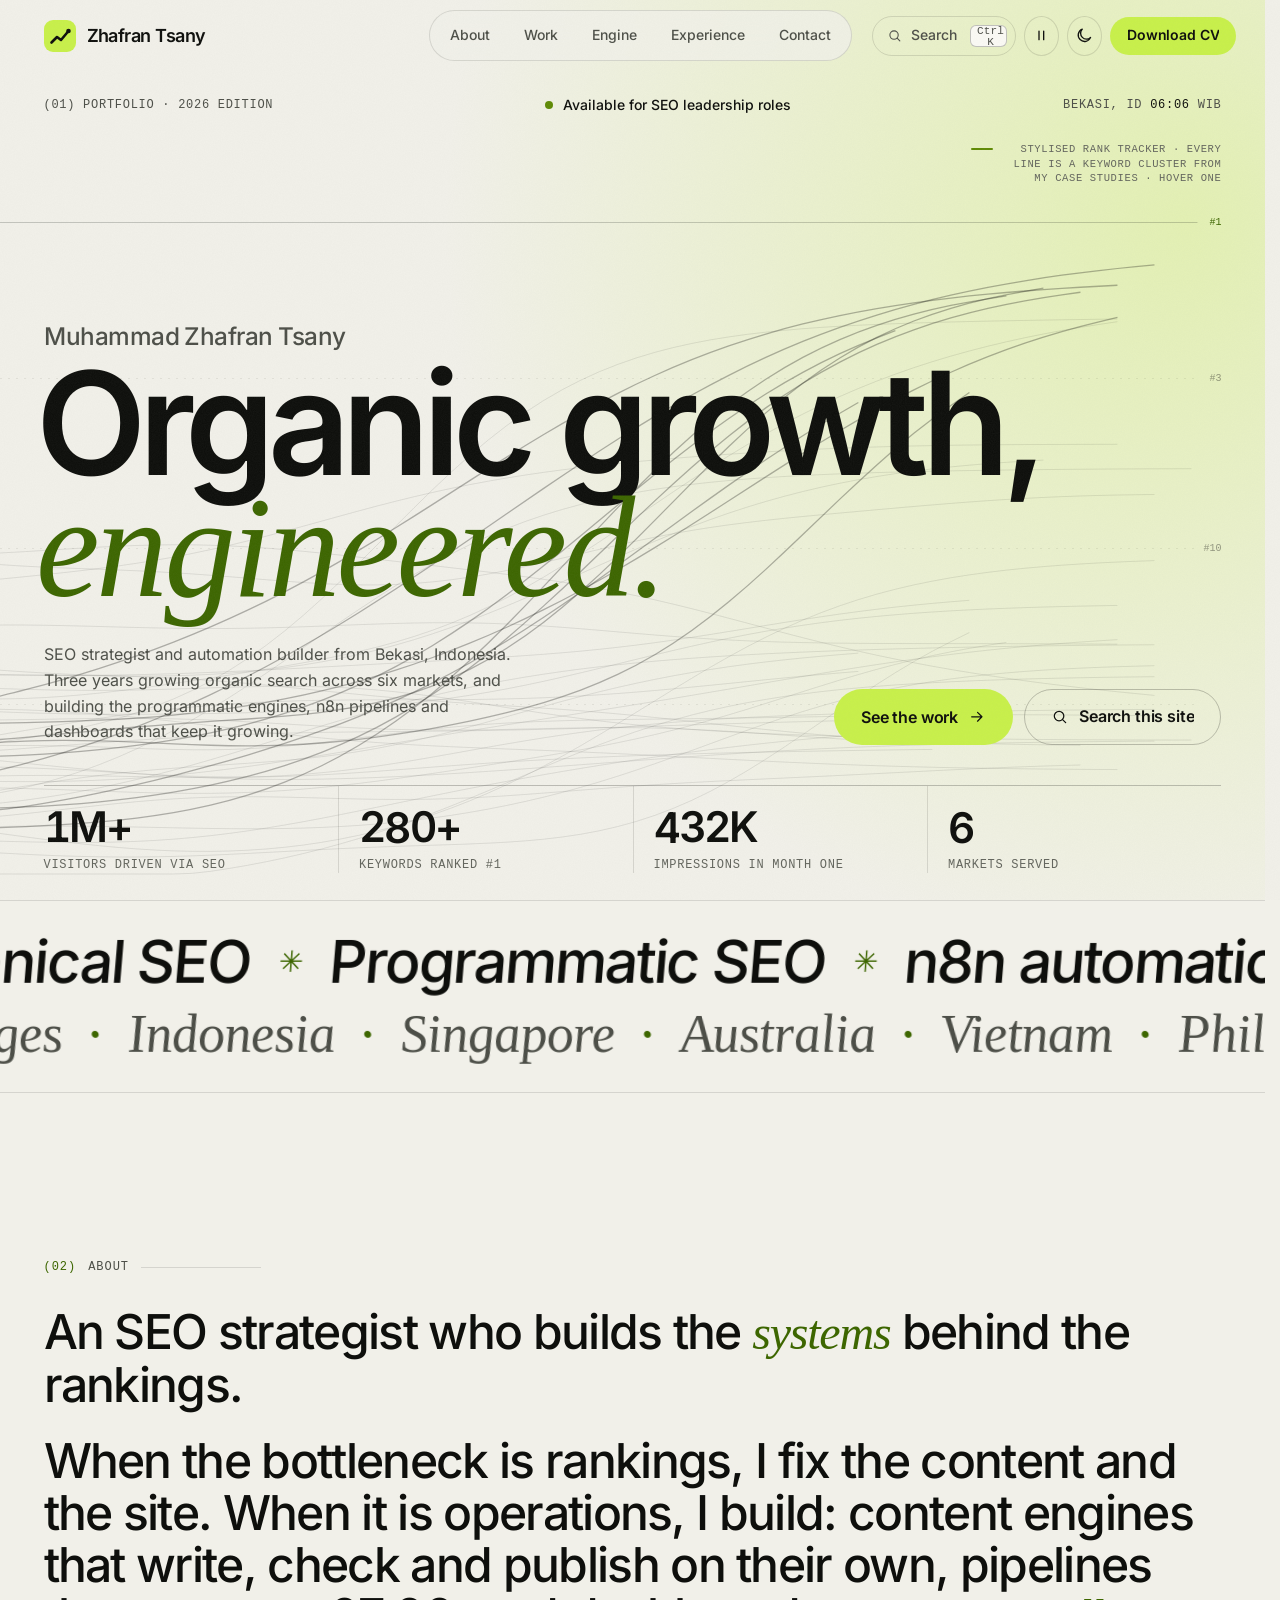
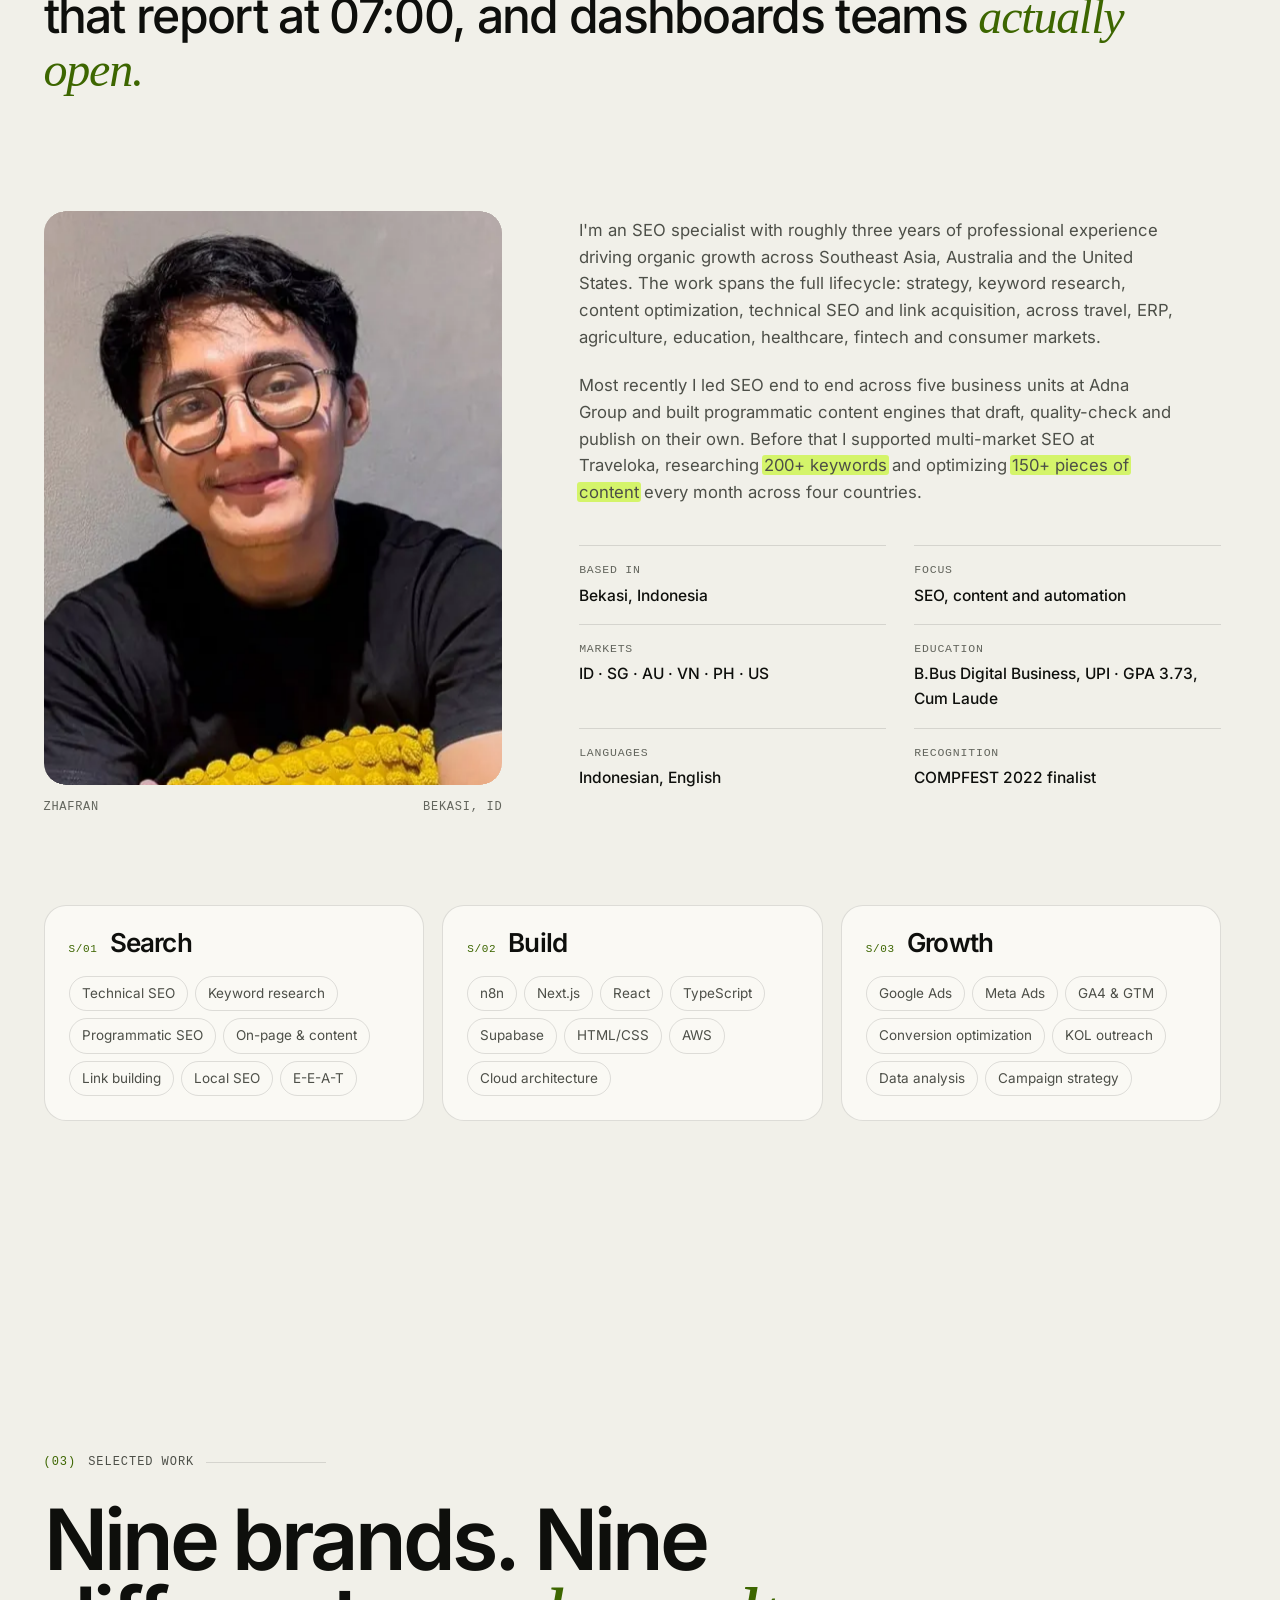
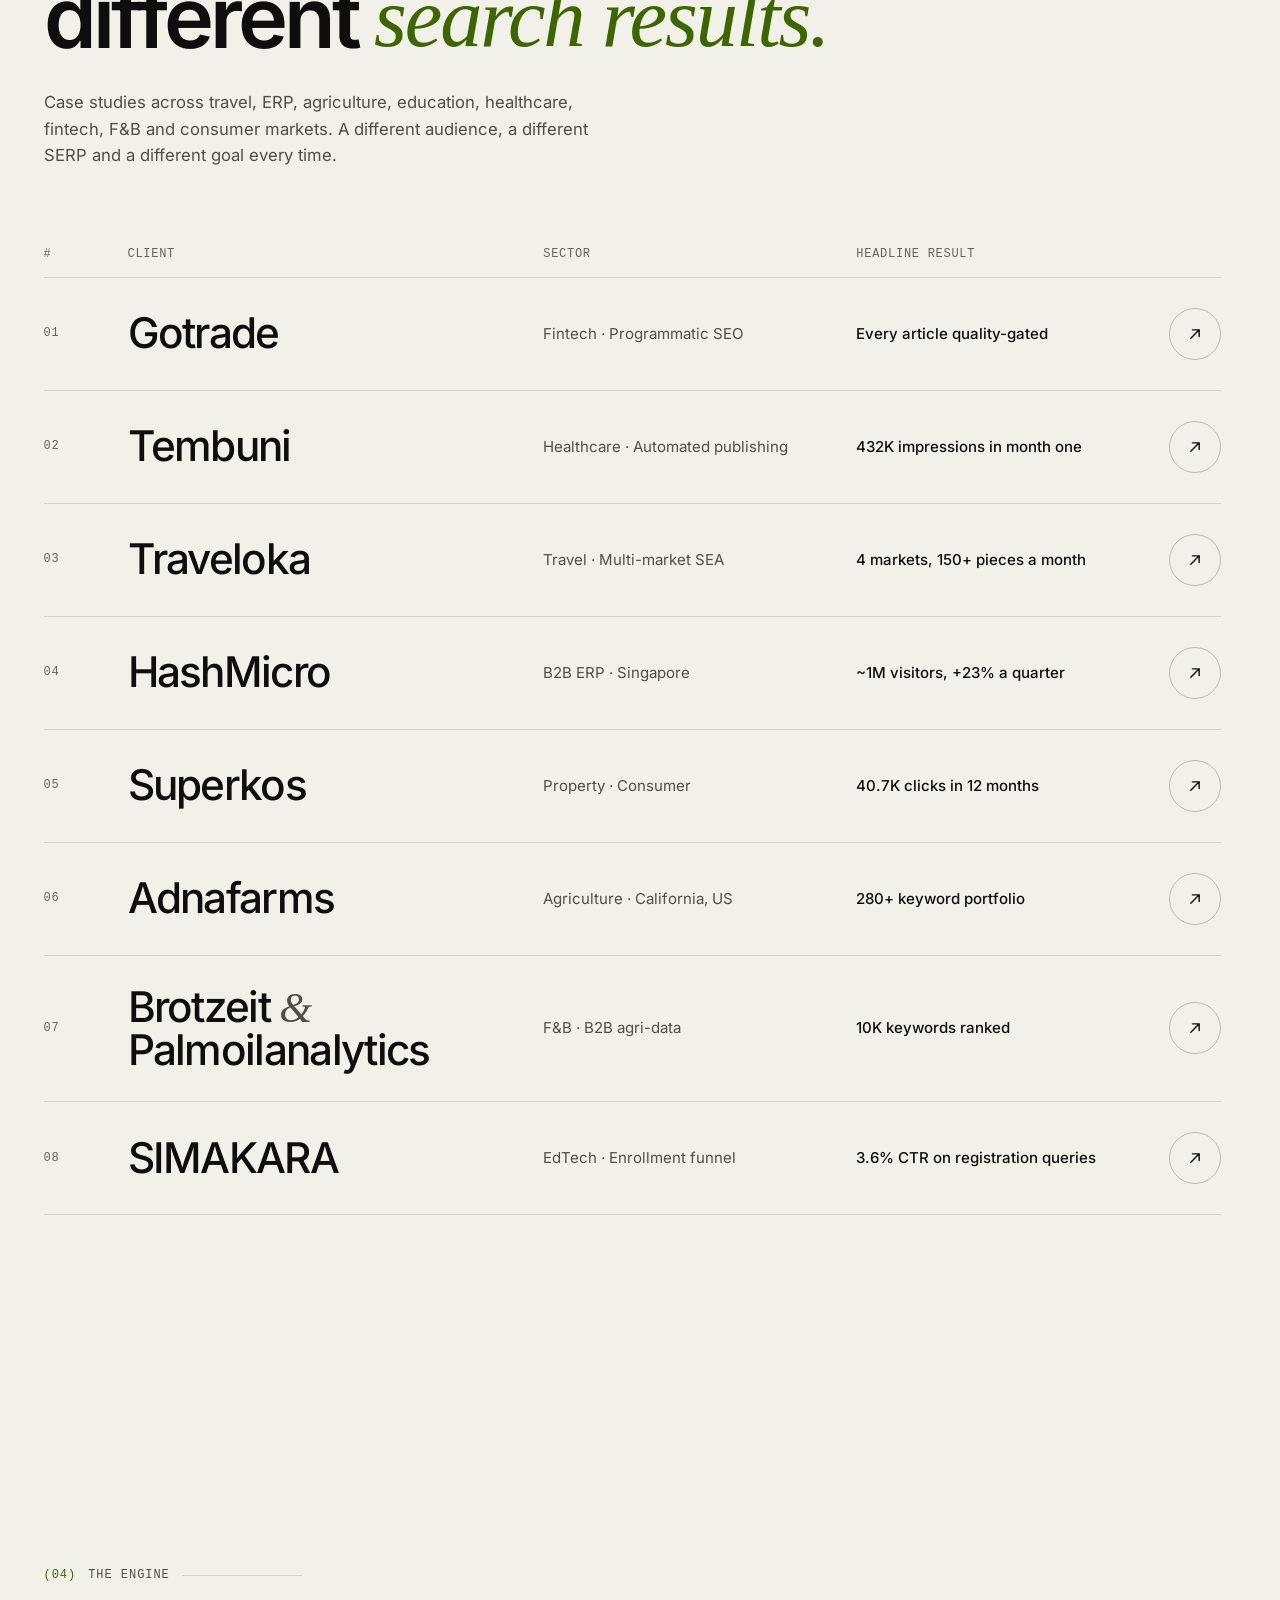
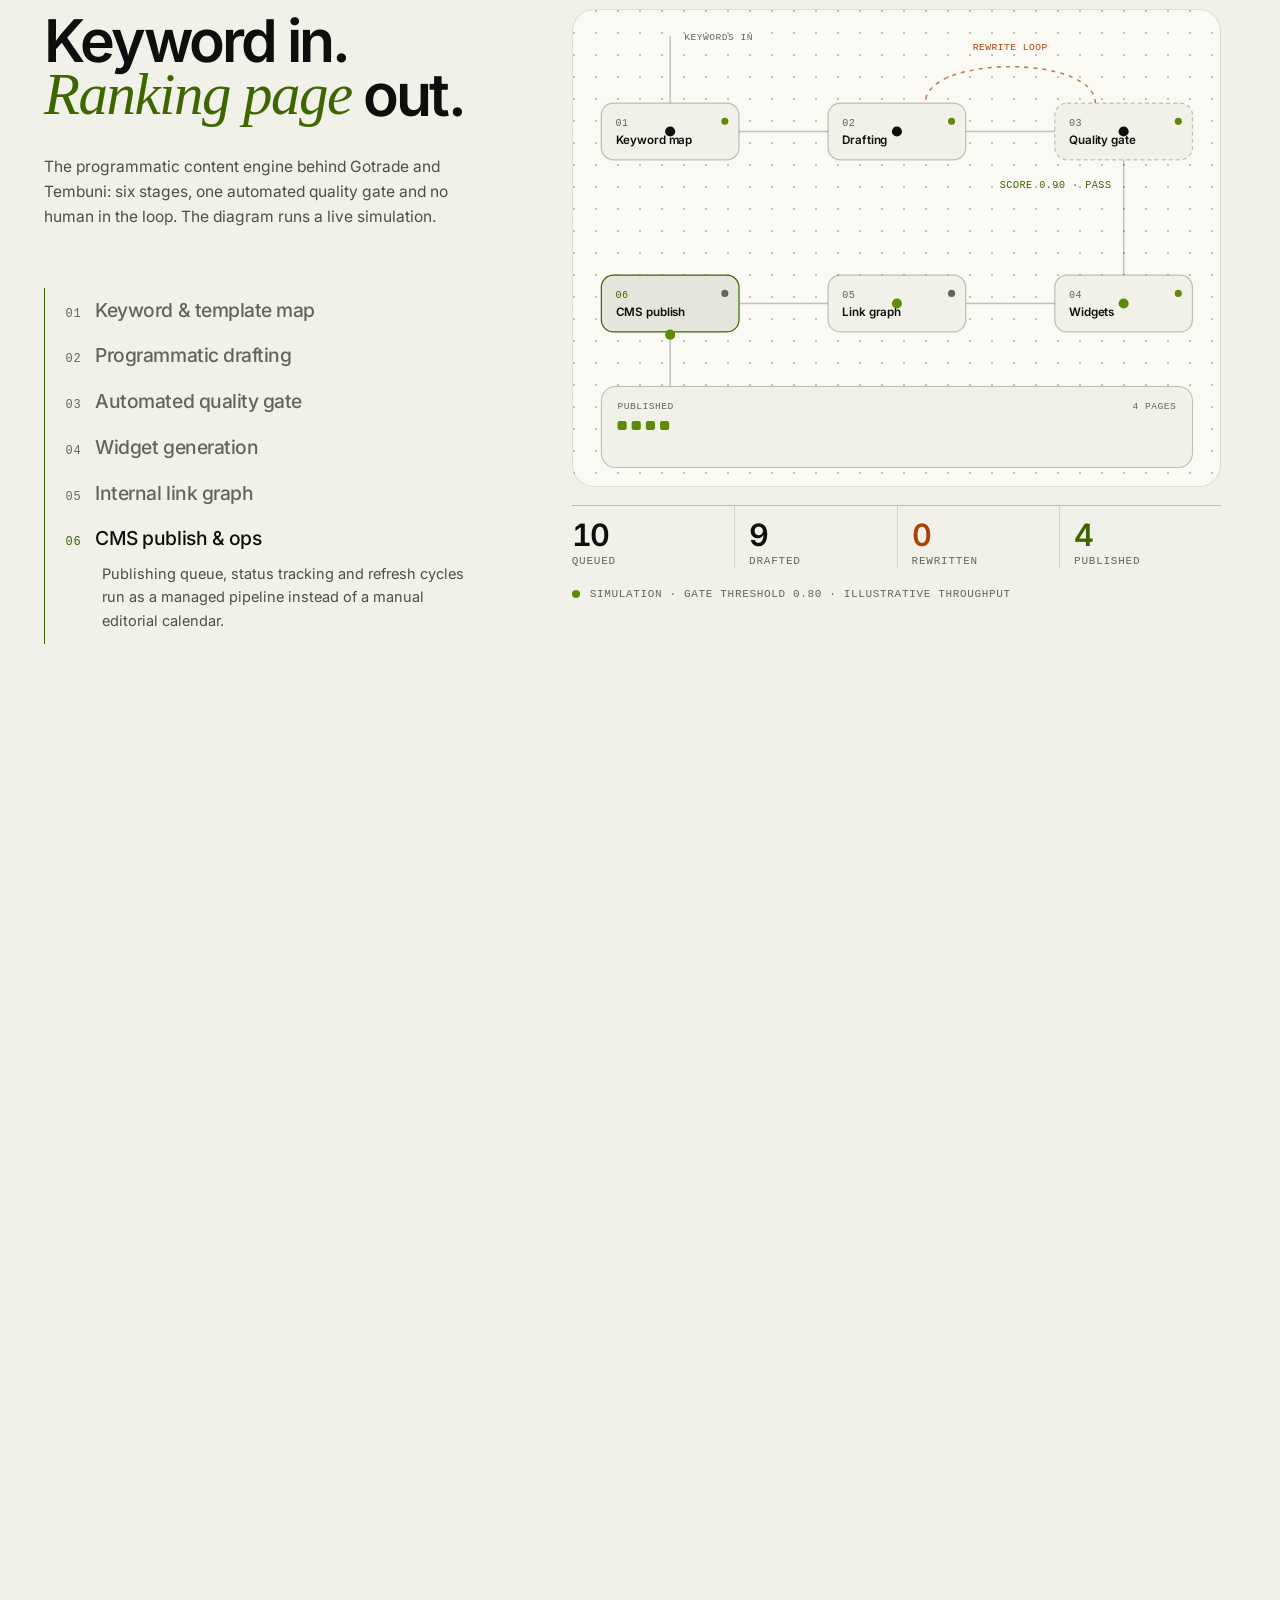
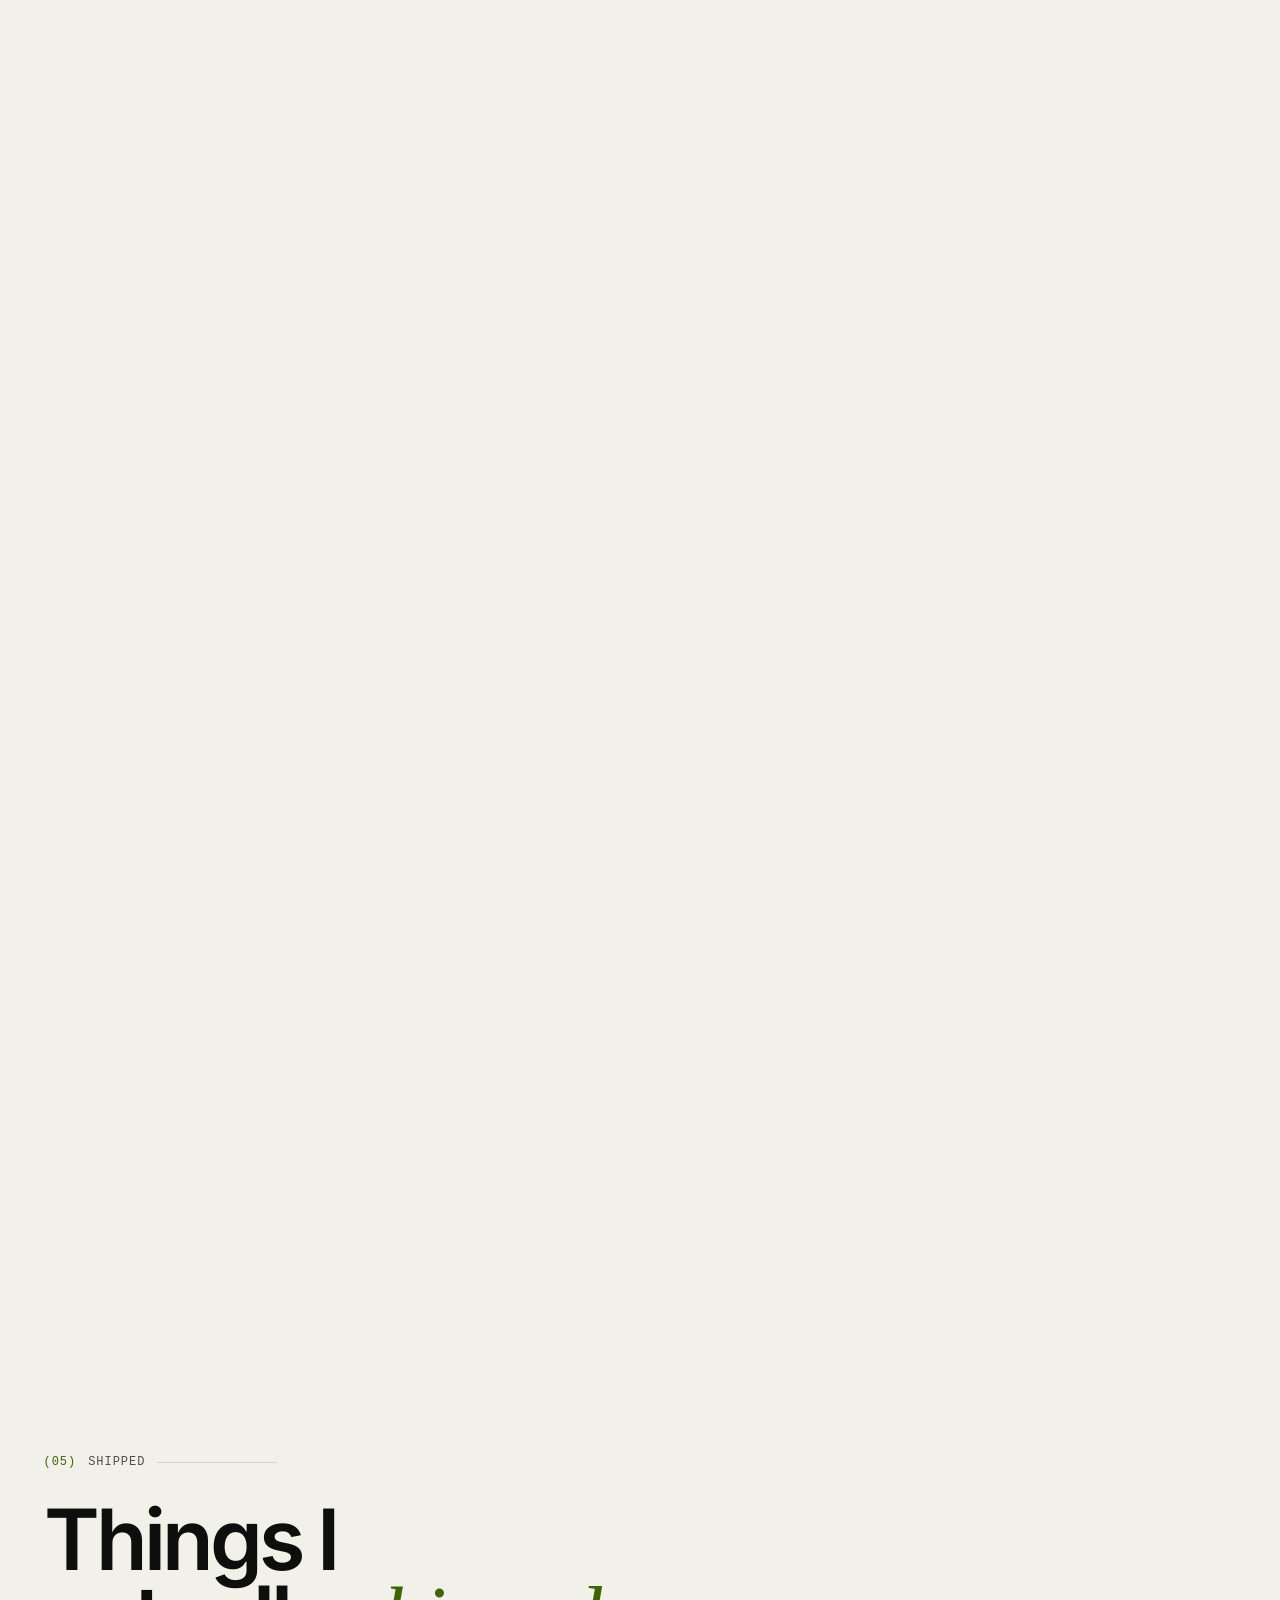
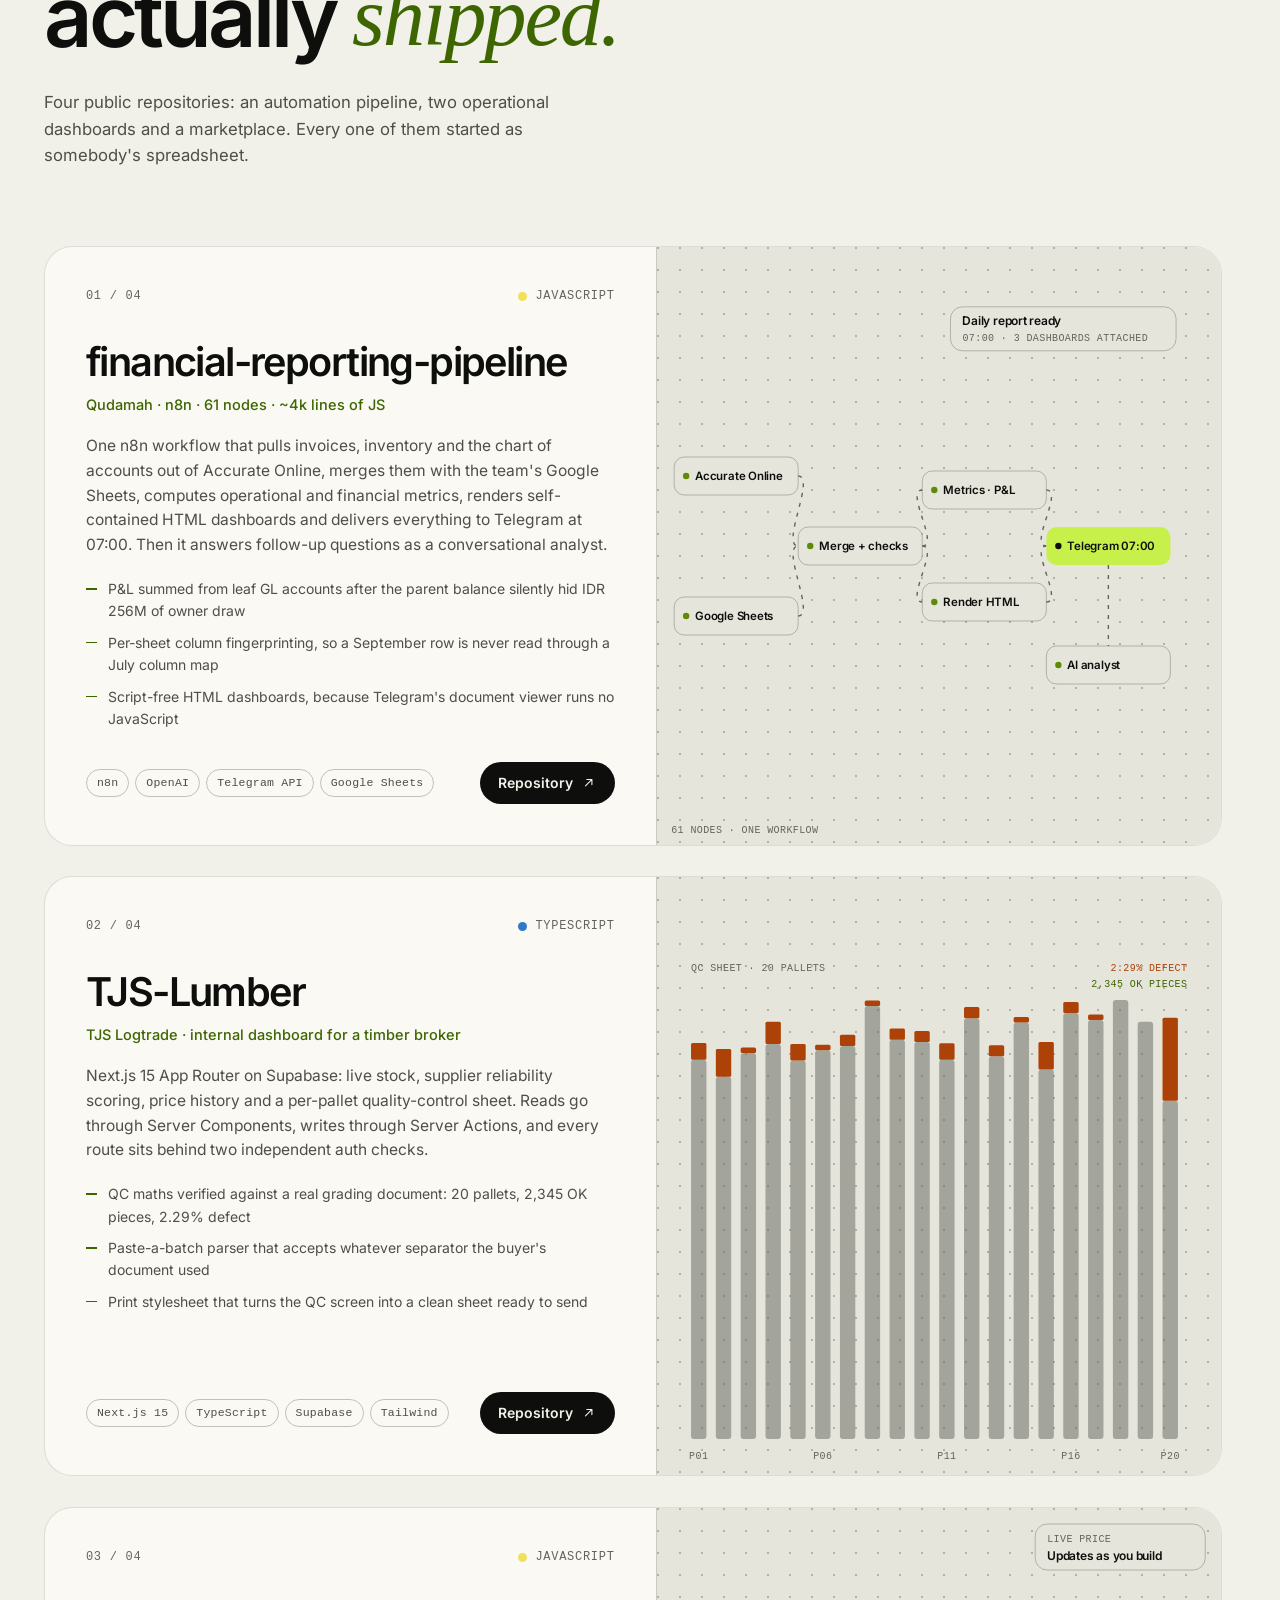
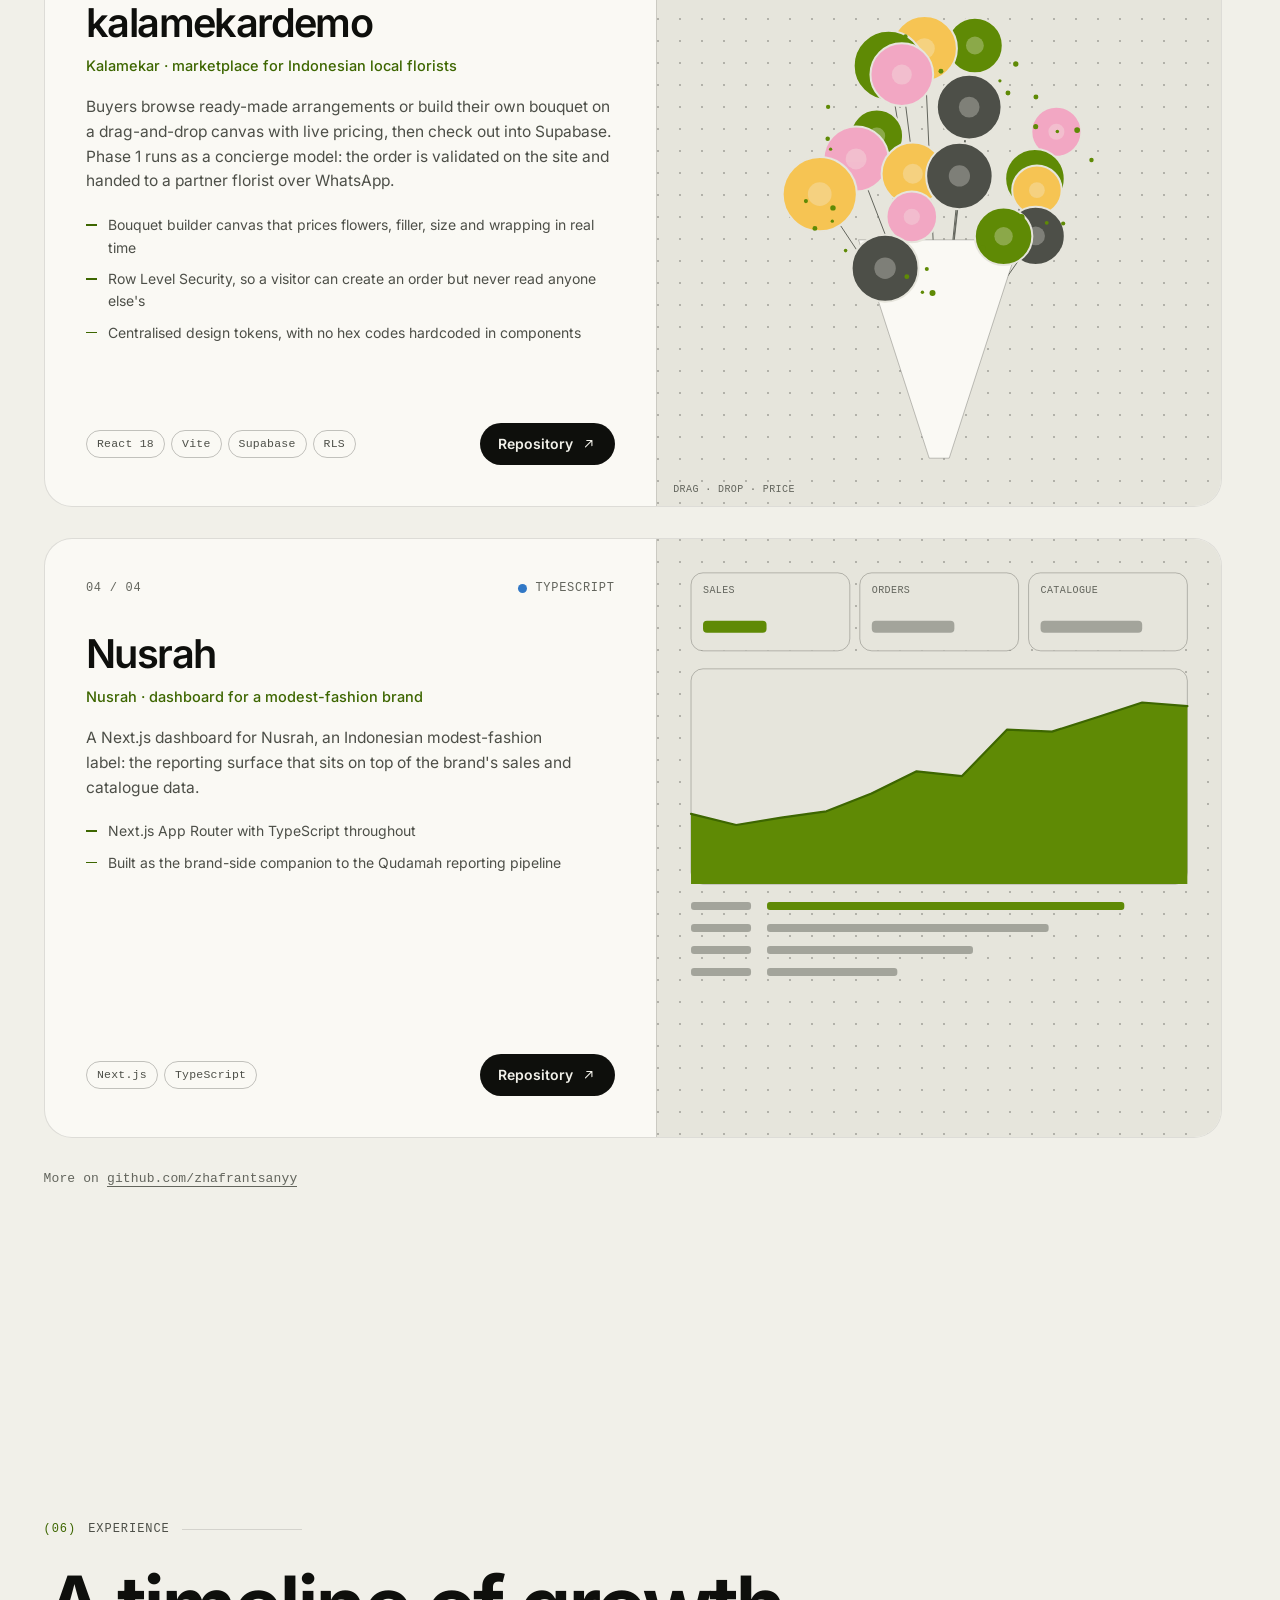
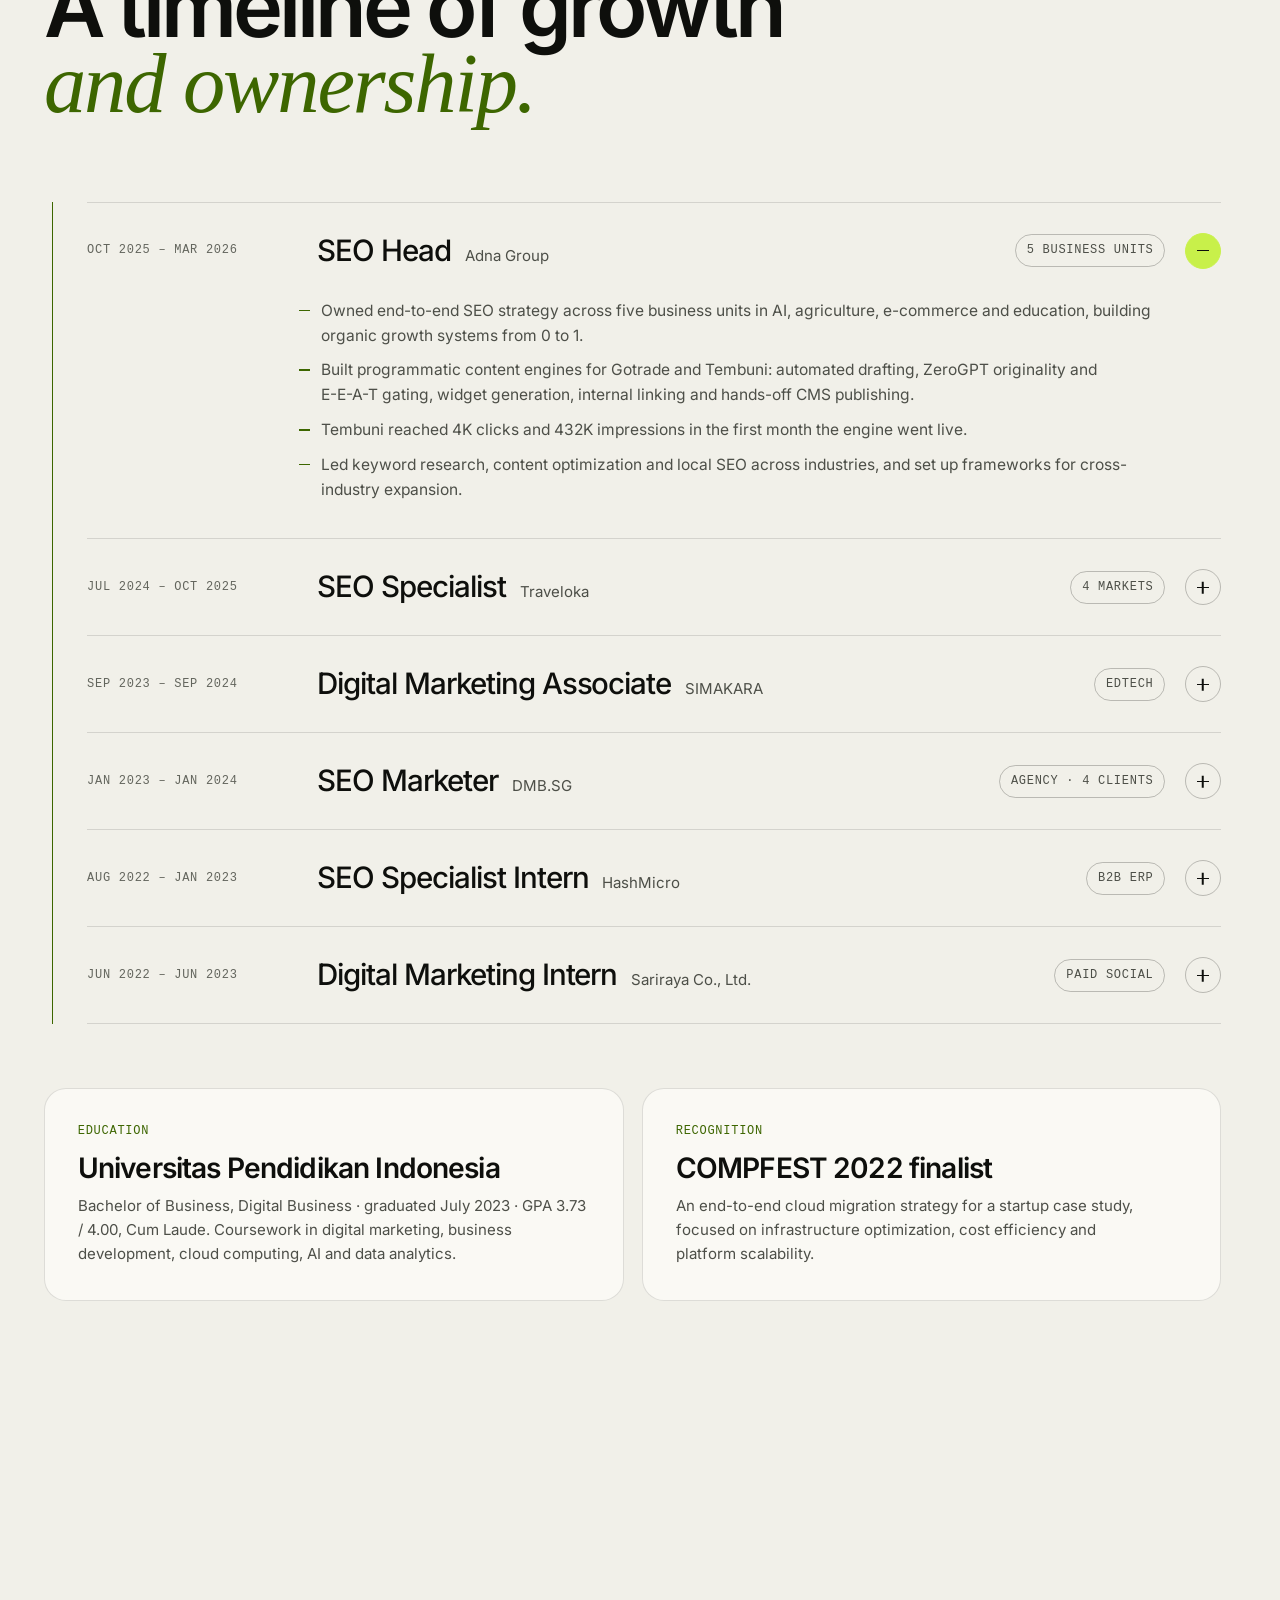
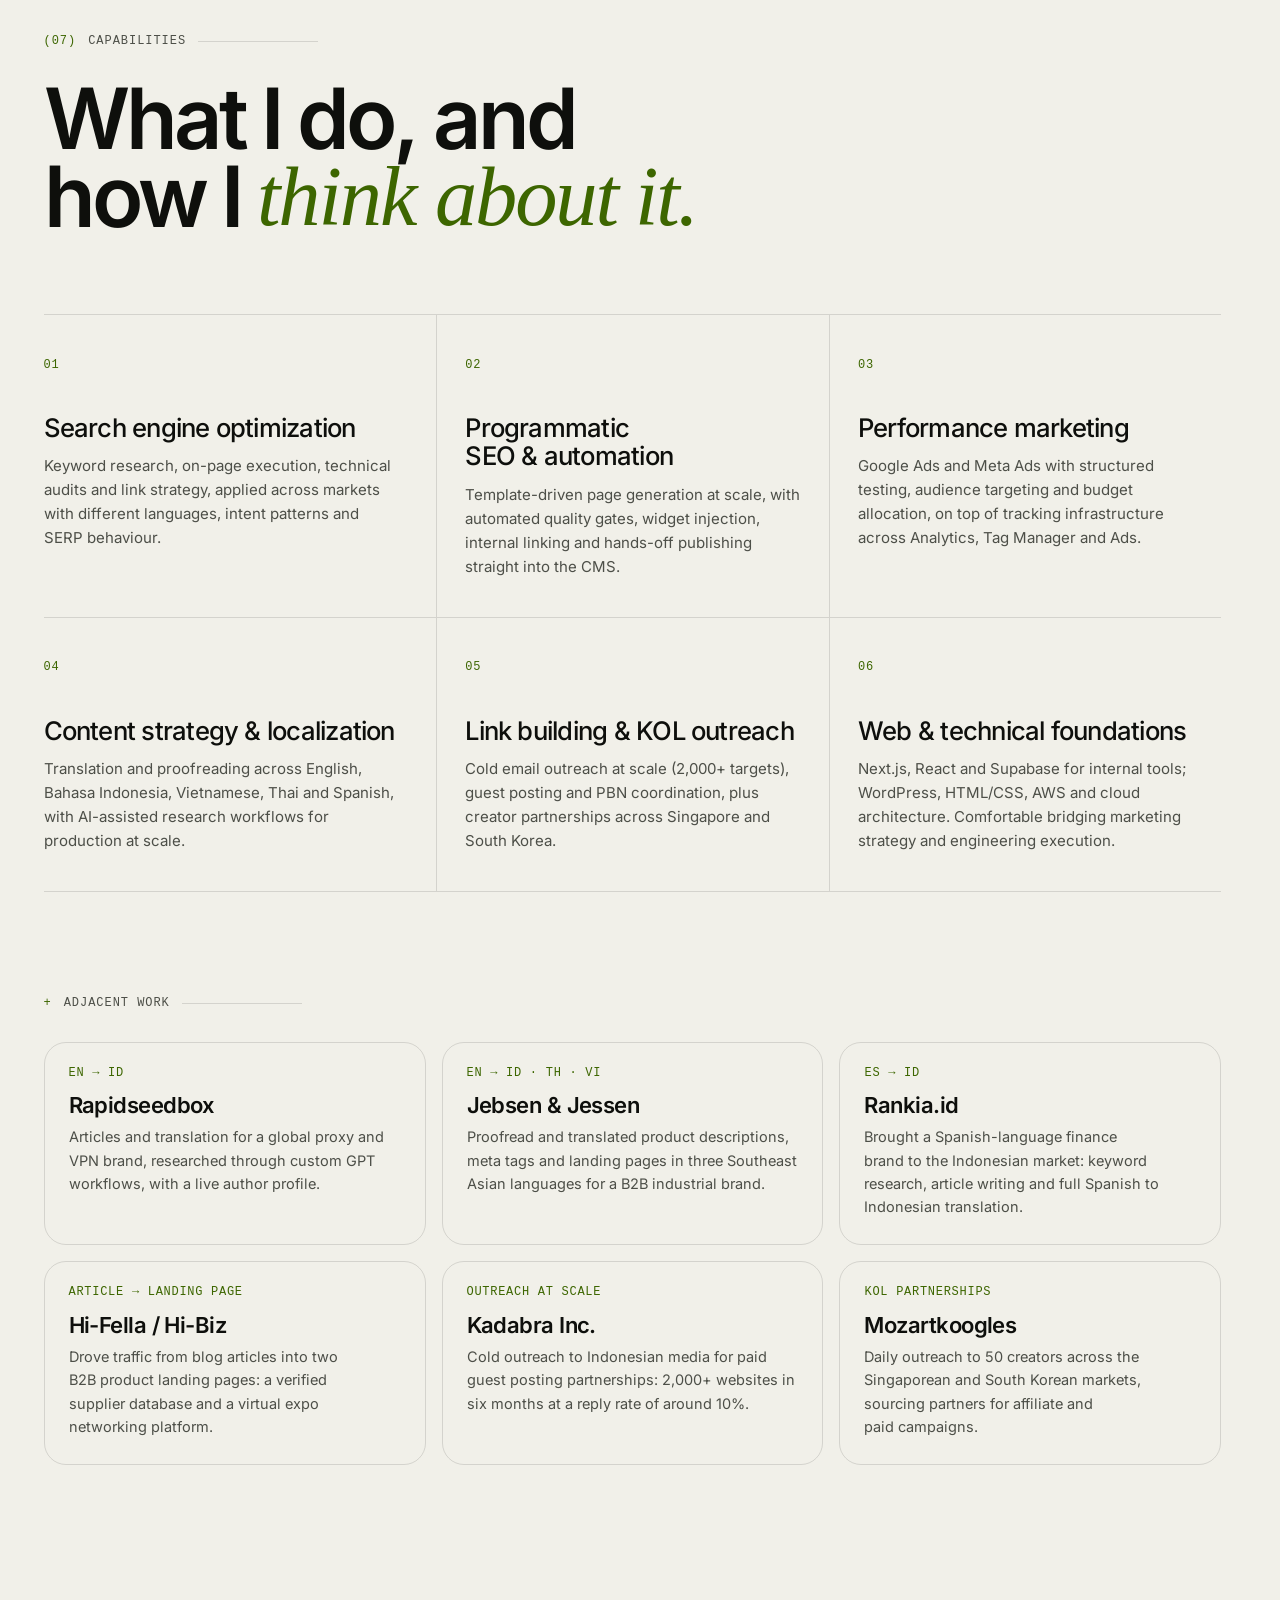
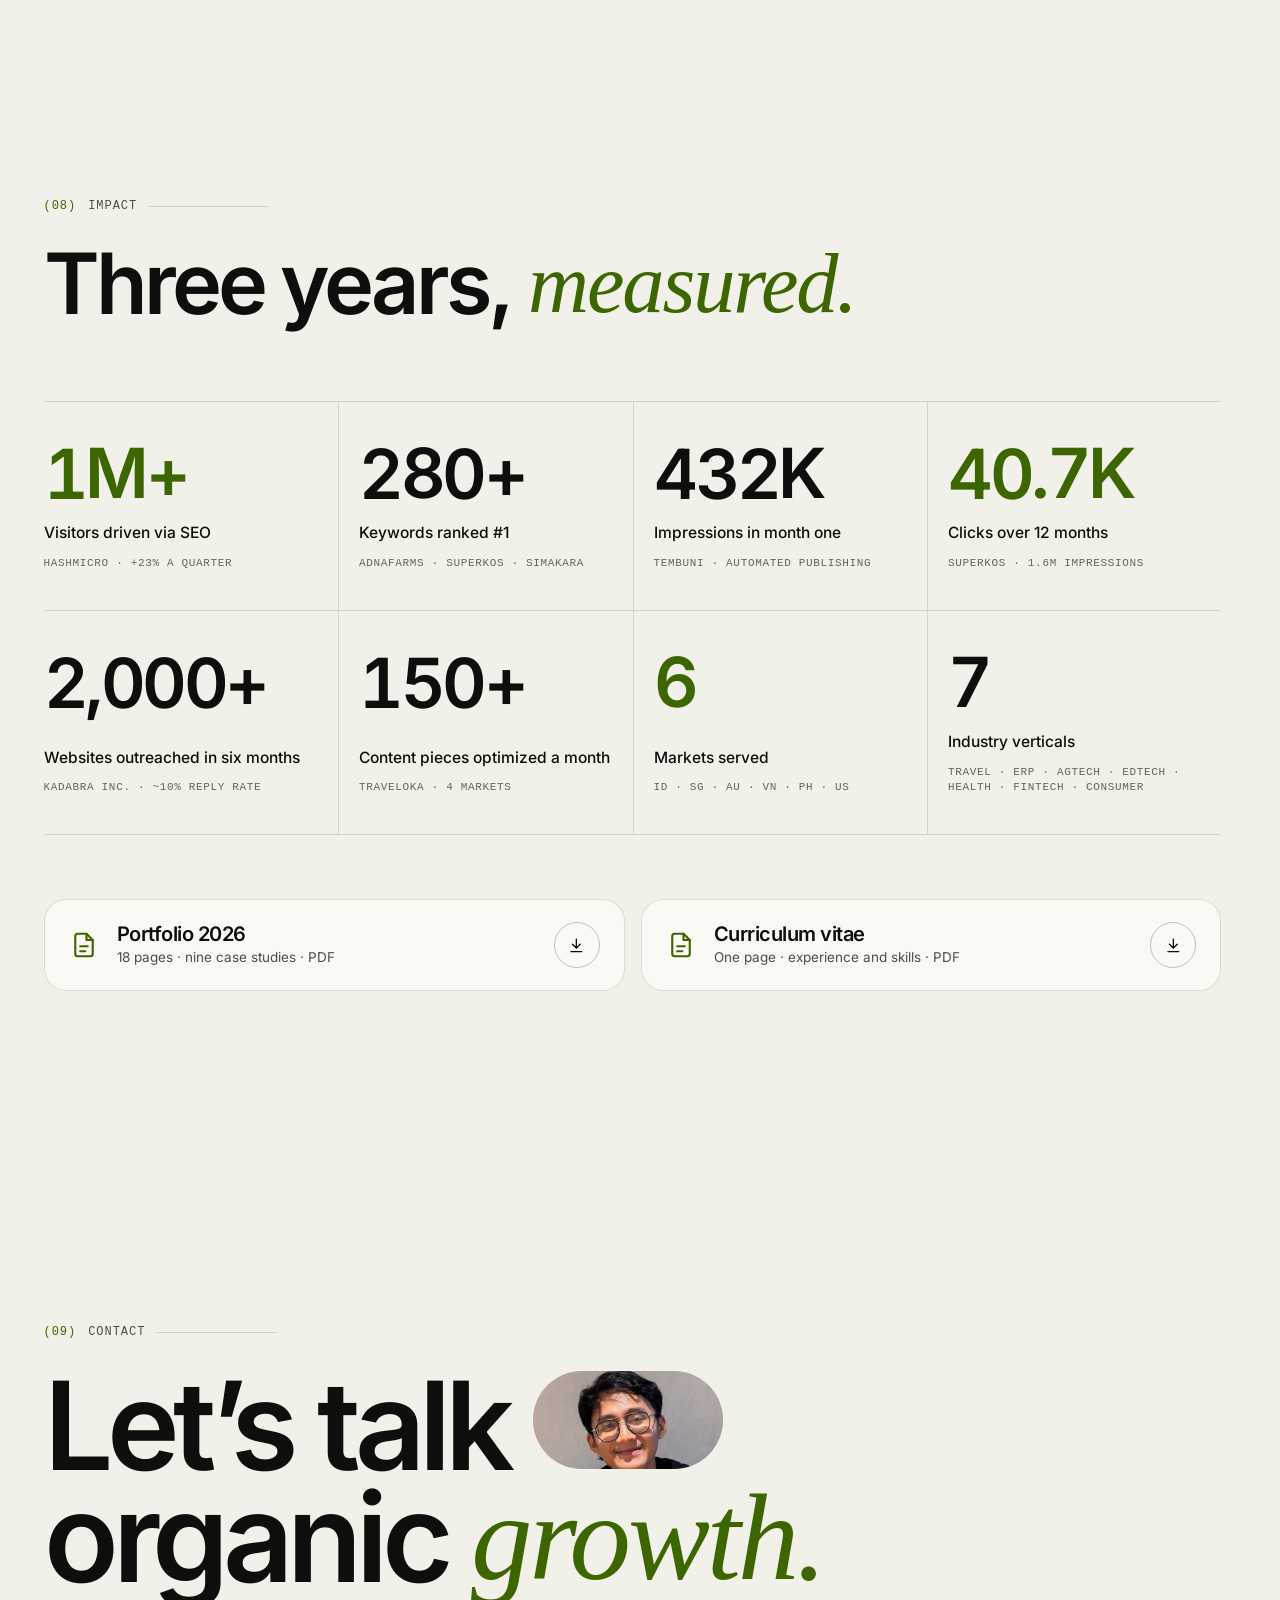
==== commit 90061aad: "Redesign the portfolio with a motion system and interactive case studies New editorial design ("Orga" ====
--- a/index.html
+++ b/index.html
@@ -1,420 +1,871 @@
 <!DOCTYPE html>
-<html lang="en" data-theme="dark">
+<html lang="en" class="no-js" data-theme="dark">
 <head>
 <meta charset="utf-8">
-<meta name="viewport" content="width=device-width, initial-scale=1">
-<title>Muhammad Zhafran Tsany — SEO Strategist &amp; Automation Builder</title>
-<meta name="description" content="SEO strategist and automation builder from Bekasi, Indonesia. Three years of organic growth across Southeast Asia, Australia and the US — plus n8n pipelines, Next.js dashboards and programmatic SEO systems.">
+<meta name="viewport" content="width=device-width, initial-scale=1, viewport-fit=cover">
+<title>Muhammad Zhafran Tsany · SEO Strategist &amp; Automation Builder</title>
+<meta name="description" content="SEO strategist and automation builder from Bekasi, Indonesia. Three years of organic growth across Southeast Asia, Australia and the US, plus programmatic SEO engines, n8n pipelines and Next.js dashboards.">
 <meta name="author" content="Muhammad Zhafran Tsany">
 <link rel="canonical" href="https://zhafrantsanyy.github.io/">
-<meta property="og:type" content="website">
-<meta property="og:title" content="Muhammad Zhafran Tsany — SEO Strategist &amp; Automation Builder">
-<meta property="og:description" content="Three years of organic growth across SEA, Australia and the US — plus automation pipelines and internal tools that ship.">
+<meta property="og:type" content="profile">
+<meta property="og:site_name" content="Muhammad Zhafran Tsany">
+<meta property="og:title" content="Muhammad Zhafran Tsany · SEO Strategist &amp; Automation Builder">
+<meta property="og:description" content="Organic growth, engineered. Nine case studies, a live content-engine simulation and the tools I have shipped.">
 <meta property="og:url" content="https://zhafrantsanyy.github.io/">
 <meta property="og:image" content="https://zhafrantsanyy.github.io/assets/img/og.jpg">
 <meta property="og:image:width" content="1200">
 <meta property="og:image:height" content="630">
-<meta property="og:image:alt" content="Muhammad Zhafran Tsany — SEO Strategist and Automation Builder">
+<meta property="og:image:alt" content="Muhammad Zhafran Tsany: Organic growth, engineered.">
+<meta property="profile:first_name" content="Muhammad Zhafran">
+<meta property="profile:last_name" content="Tsany">
 <meta name="twitter:card" content="summary_large_image">
+<meta name="twitter:title" content="Muhammad Zhafran Tsany · SEO Strategist &amp; Automation Builder">
+<meta name="twitter:description" content="Organic growth, engineered. Nine case studies, a live content-engine simulation and the tools I have shipped.">
 <meta name="twitter:image" content="https://zhafrantsanyy.github.io/assets/img/og.jpg">
-<meta name="theme-color" content="#070B14">
+<meta name="color-scheme" content="dark light">
+<meta name="theme-color" content="#0B0C0A">
 <link rel="icon" href="assets/img/favicon.svg" type="image/svg+xml">
-<link rel="preload" href="assets/img/zhafran.webp" as="image" type="image/webp">
-<link rel="preload" href="assets/fonts/inter-latin-400-normal.woff2" as="font" type="font/woff2" crossorigin>
-<link rel="preload" href="assets/fonts/inter-latin-700-normal.woff2" as="font" type="font/woff2" crossorigin>
+<link rel="apple-touch-icon" href="assets/img/apple-touch-icon.png">
+<link rel="manifest" href="site.webmanifest">
+<link rel="me" href="https://github.com/zhafrantsanyy">
+<link rel="me" href="https://www.linkedin.com/in/zhafran-tsany">
+<link rel="preload" href="assets/fonts/bricolage-grotesque-latin-opsz-normal.woff2" as="font" type="font/woff2" crossorigin>
+<link rel="preload" href="assets/fonts/inter-latin-wght-normal.woff2" as="font" type="font/woff2" crossorigin>
+<link rel="preload" href="assets/fonts/instrument-serif-latin-400-italic.woff2" as="font" type="font/woff2" crossorigin>
 <link rel="stylesheet" href="assets/css/style.css">
+<script>
+/* Runs before first paint: theme, motion preference and the js flag. */
+(function () {
+  var d = document.documentElement, t = null, m = null;
+  d.classList.remove('no-js'); d.classList.add('js');
+  try { t = localStorage.getItem('zt-theme'); m = localStorage.getItem('zt-motion'); } catch (e) {}
+  if (t !== 'light' && t !== 'dark') t = window.matchMedia('(prefers-color-scheme: light)').matches ? 'light' : 'dark';
+  d.setAttribute('data-theme', t);
+  if (m === 'off') d.setAttribute('data-motion', 'off');
+  if (m === 'off' || window.matchMedia('(prefers-reduced-motion: reduce)').matches) d.classList.add('rm');
+  document.querySelector('meta[name="theme-color"]').setAttribute('content', t === 'light' ? '#F1F0E9' : '#0B0C0A');
+  /* If the main script never runs, show everything rather than a half-animated page. */
+  setTimeout(function () { if (!window.__zt) d.classList.remove('js'); }, 4000);
+})();
+</script>
 <script type="application/ld+json">
-{"@context":"https://schema.org","@type":"Person","name":"Muhammad Zhafran Tsany","alternateName":"Zhafran","jobTitle":"SEO Strategist","email":"mailto:zhafrantsanyy@gmail.com","url":"https://zhafrantsanyy.github.io/","address":{"@type":"PostalAddress","addressLocality":"Bekasi","addressCountry":"ID"},"alumniOf":{"@type":"CollegeOrUniversity","name":"Universitas Pendidikan Indonesia"},"image":"https://zhafrantsanyy.github.io/assets/img/zhafran-square.jpg","sameAs":["https://github.com/zhafrantsanyy","https://www.linkedin.com/in/zhafran-tsany"],"knowsAbout":["Search Engine Optimization","Programmatic SEO","Marketing Automation","n8n","Next.js","Data Pipelines"]}
+{
+  "@context": "https://schema.org",
+  "@graph": [
+    {
+      "@type": "ProfilePage",
+      "@id": "https://zhafrantsanyy.github.io/#page",
+      "url": "https://zhafrantsanyy.github.io/",
+      "name": "Muhammad Zhafran Tsany · SEO Strategist & Automation Builder",
+      "dateModified": "2026-09-27",
+      "inLanguage": "en",
+      "mainEntity": { "@id": "https://zhafrantsanyy.github.io/#person" }
+    },
+    {
+      "@type": "Person",
+      "@id": "https://zhafrantsanyy.github.io/#person",
+      "name": "Muhammad Zhafran Tsany",
+      "alternateName": "Zhafran",
+      "jobTitle": "SEO Strategist",
+      "description": "SEO strategist and automation builder with three years of organic growth work across Southeast Asia, Australia and the United States.",
+      "email": "mailto:zhafrantsanyy@gmail.com",
+      "url": "https://zhafrantsanyy.github.io/",
+      "image": "https://zhafrantsanyy.github.io/assets/img/zhafran-square.jpg",
+      "address": { "@type": "PostalAddress", "addressLocality": "Bekasi", "addressCountry": "ID" },
+      "alumniOf": { "@type": "CollegeOrUniversity", "name": "Universitas Pendidikan Indonesia" },
+      "knowsLanguage": ["id", "en"],
+      "knowsAbout": ["Search Engine Optimization", "Technical SEO", "Programmatic SEO", "Content Localization", "Marketing Automation", "n8n", "Next.js", "Supabase", "Data Pipelines"],
+      "sameAs": ["https://github.com/zhafrantsanyy", "https://www.linkedin.com/in/zhafran-tsany"]
+    }
+  ]
+}
 </script>
 </head>
 <body>
+
+<svg class="sprite" aria-hidden="true" focusable="false">
+  <symbol id="i-arrow" viewBox="0 0 24 24"><path d="M5 12h14M13 6l6 6-6 6"/></symbol>
+  <symbol id="i-out" viewBox="0 0 24 24"><path d="M7 17 17 7M9 7h8v8"/></symbol>
+  <symbol id="i-left" viewBox="0 0 24 24"><path d="M19 12H5M11 6l-6 6 6 6"/></symbol>
+  <symbol id="i-up" viewBox="0 0 24 24"><path d="M12 19V5M6 11l6-6 6 6"/></symbol>
+  <symbol id="i-down" viewBox="0 0 24 24"><path d="M12 4v11M7 10.5l5 5 5-5M5 20h14"/></symbol>
+  <symbol id="i-search" viewBox="0 0 24 24"><circle cx="11" cy="11" r="6.5"/><path d="m20 20-4.2-4.2"/></symbol>
+  <symbol id="i-sun" viewBox="0 0 24 24"><circle cx="12" cy="12" r="4.2"/><path d="M12 2.5v2M12 19.5v2M4.6 4.6 6 6M18 18l1.4 1.4M2.5 12h2M19.5 12h2M4.6 19.4 6 18M18 6l1.4-1.4"/></symbol>
+  <symbol id="i-moon" viewBox="0 0 24 24"><path d="M20 14.6A8.2 8.2 0 1 1 9.4 4a6.6 6.6 0 0 0 10.6 10.6Z"/></symbol>
+  <symbol id="i-pause" viewBox="0 0 24 24"><path d="M9 6.5v11M15 6.5v11"/></symbol>
+  <symbol id="i-play" viewBox="0 0 24 24"><path d="M8.5 6.2v11.6L18 12z"/></symbol>
+  <symbol id="i-close" viewBox="0 0 24 24"><path d="M6.5 6.5l11 11M17.5 6.5l-11 11"/></symbol>
+  <symbol id="i-copy" viewBox="0 0 24 24"><rect x="8.5" y="8.5" width="11" height="11" rx="2.2"/><path d="M15.5 8.5V6.7a2.2 2.2 0 0 0-2.2-2.2H6.7a2.2 2.2 0 0 0-2.2 2.2v6.6a2.2 2.2 0 0 0 2.2 2.2h1.8"/></symbol>
+  <symbol id="i-mail" viewBox="0 0 24 24"><rect x="3" y="5" width="18" height="14" rx="2.5"/><path d="m3.5 7.5 8.5 6 8.5-6"/></symbol>
+  <symbol id="i-wa" viewBox="0 0 24 24"><path d="M6.6 10.8a15 15 0 0 0 6.6 6.6l2.2-2.2 4.6 1.2V20a1 1 0 0 1-1 1A17 17 0 0 1 3 4a1 1 0 0 1 1-1h3.6l1.2 4.6-2.2 2.2Z"/></symbol>
+  <symbol id="i-in" viewBox="0 0 24 24"><rect x="3" y="3" width="18" height="18" rx="3.5"/><path d="M8 10.5V17M8 7.2v.01M12 17v-3.8a2.2 2.2 0 0 1 4.4 0V17M12 10.5V17"/></symbol>
+  <symbol id="i-gh" viewBox="0 0 24 24"><path d="M9 19c-4 1.4-4-2.2-6-2.8m12 5v-3.4a3 3 0 0 0-.9-2.3c2.9-.3 6-1.4 6-6.4a4.7 4.7 0 0 0-1.3-3.2 4.3 4.3 0 0 0-.1-3.3s-1.1-.3-3.5 1.3a12 12 0 0 0-6.4 0C6.4 2.3 5.3 2.6 5.3 2.6a4.3 4.3 0 0 0-.1 3.3A4.7 4.7 0 0 0 3.9 9.1c0 5 3.1 6.1 6 6.4a3 3 0 0 0-.9 2.3V21"/></symbol>
+  <symbol id="i-file" viewBox="0 0 24 24"><path d="M14 3H7a2 2 0 0 0-2 2v14a2 2 0 0 0 2 2h10a2 2 0 0 0 2-2V8z"/><path d="M14 3v5h5M9 13h6M9 17h4"/></symbol>
+</svg>
+
 <a class="skip" href="#main">Skip to content</a>
-<div class="scroll-progress" id="scrollProgress" aria-hidden="true"></div>
-<canvas id="bgCanvas" aria-hidden="true"></canvas>
-<div class="aurora" aria-hidden="true"><span></span><span></span><span></span></div>
-
-<header class="nav" id="nav">
-  <div class="wrap nav-inner">
-    <a class="brand" href="#top">
-      <span class="brand-mark">MZ</span>
-      <span class="brand-text">Zhafran<span class="dot">.</span></span>
+<div class="progress" aria-hidden="true"><span id="progress"></span></div>
+
+<!-- ============================ HEADER ============================ -->
+<header class="hdr" id="hdr">
+  <div class="hdr-in">
+    <a class="logo" href="#top" aria-label="Zhafran Tsany, back to top">
+      <svg class="logo-mark" viewBox="0 0 32 32" aria-hidden="true"><rect width="32" height="32" rx="9"/><path d="M7.5 22.5 13 17l4 3 7.5-9"/><circle cx="24.5" cy="11" r="2.3"/></svg>
+      <span class="logo-word">Zhafran Tsany</span>
     </a>
-    <nav class="nav-links" id="navLinks" aria-label="Primary">
-      <a href="#about">About</a>
-      <a href="#experience">Experience</a>
-      <a href="#projects">Projects</a>
-      <a href="#impact">Impact</a>
-      <a href="#contact">Contact</a>
-      <a class="btn btn-sm btn-primary nav-cta" href="assets/docs/Muhammad-Zhafran-Tsany-CV.pdf" download>Download CV</a>
+
+    <nav class="nav" aria-label="Primary">
+      <ul>
+        <li><a href="#about" data-nav>About</a></li>
+        <li><a href="#work" data-nav>Work</a></li>
+        <li><a href="#engine" data-nav>Engine</a></li>
+        <li><a href="#experience" data-nav>Experience</a></li>
+        <li><a href="#contact" data-nav>Contact</a></li>
+      </ul>
     </nav>
-    <button class="nav-toggle" id="navToggle" aria-label="Open menu" aria-expanded="false" aria-controls="navLinks">
-      <span></span><span></span><span></span>
-    </button>
+
+    <div class="hdr-tools">
+      <button class="search-btn" type="button" data-palette aria-label="Search this site" aria-keyshortcuts="Control+K Meta+K">
+        <svg class="i"><use href="#i-search"/></svg><span class="search-txt">Search</span><kbd class="kbd" data-kbd>Ctrl K</kbd>
+      </button>
+      <button class="tool" type="button" data-motion-toggle aria-pressed="false" aria-label="Pause animations" title="Pause animations">
+        <svg class="i i-pause"><use href="#i-pause"/></svg><svg class="i i-play"><use href="#i-play"/></svg>
+      </button>
+      <button class="tool" type="button" data-theme-toggle aria-label="Switch colour theme" title="Switch colour theme">
+        <svg class="i i-sun"><use href="#i-sun"/></svg><svg class="i i-moon"><use href="#i-moon"/></svg>
+      </button>
+      <a class="btn btn-sm btn-solid hdr-cv" href="assets/docs/Muhammad-Zhafran-Tsany-CV.pdf" download><span class="roll" data-roll>Download CV</span></a>
+      <button class="menu-btn" type="button" id="menuBtn" aria-expanded="false" aria-controls="menu" aria-label="Open menu"><span></span><span></span></button>
+    </div>
   </div>
 </header>
 
+<!-- Mobile menu -->
+<div class="menu" id="menu" hidden>
+  <nav class="menu-nav" aria-label="Mobile">
+    <ol>
+      <li><a href="#about"><span>02</span>About</a></li>
+      <li><a href="#work"><span>03</span>Work</a></li>
+      <li><a href="#engine"><span>04</span>Engine</a></li>
+      <li><a href="#shipped"><span>05</span>Shipped</a></li>
+      <li><a href="#experience"><span>06</span>Experience</a></li>
+      <li><a href="#contact"><span>09</span>Contact</a></li>
+    </ol>
+  </nav>
+  <div class="menu-foot">
+    <div class="menu-tools">
+      <button class="tool" type="button" data-palette><svg class="i"><use href="#i-search"/></svg><span>Search</span></button>
+      <button class="tool" type="button" data-theme-toggle><svg class="i i-sun"><use href="#i-sun"/></svg><svg class="i i-moon"><use href="#i-moon"/></svg><span>Theme</span></button>
+      <button class="tool" type="button" data-motion-toggle aria-pressed="false"><svg class="i i-pause"><use href="#i-pause"/></svg><svg class="i i-play"><use href="#i-play"/></svg><span>Motion</span></button>
+    </div>
+    <a class="btn btn-solid" href="assets/docs/Muhammad-Zhafran-Tsany-CV.pdf" download>Download CV <svg class="i"><use href="#i-down"/></svg></a>
+    <p class="mono">zhafrantsanyy@gmail.com</p>
+  </div>
+</div>
+
 <main id="main">
-<span id="top"></span>
-
-<!-- ============ HERO ============ -->
-<section class="hero" id="hero">
-  <div class="wrap hero-grid">
-    <div class="hero-copy">
-      <p class="eyebrow reveal"><span class="pulse"></span> Available for SEO leadership &amp; growth engineering roles</p>
-      <h1 class="reveal">
-        <span class="h1-line">Muhammad</span>
-        <span class="h1-line grad">Zhafran Tsany</span>
-      </h1>
-      <p class="role reveal">
-        <span class="role-static">I build</span>
-        <span class="role-rotate" id="roleRotate" aria-live="polite"><span>organic growth systems</span></span>
-      </p>
-      <p class="lead reveal">Three years of architecting search frameworks across Southeast Asia, Australia and the United States — and building the automation that makes them run without me. SEO strategy on one side, n8n pipelines and Next.js dashboards on the other.</p>
-      <div class="hero-actions reveal">
-        <a class="btn btn-primary magnetic" href="#projects">View projects <svg viewBox="0 0 24 24" class="i"><path d="M5 12h14M13 6l6 6-6 6"/></svg></a>
-        <a class="btn btn-ghost magnetic" href="assets/docs/Muhammad-Zhafran-Tsany-CV.pdf" download>Download CV</a>
-        <button class="btn btn-quiet" id="copyMail" data-mail="zhafrantsanyy@gmail.com">
-          <svg viewBox="0 0 24 24" class="i"><rect x="3" y="5" width="18" height="14" rx="2"/><path d="m3 7 9 6 9-6"/></svg>
-          <span>zhafrantsanyy@gmail.com</span>
+
+<!-- ============================ HERO ============================ -->
+<section class="hero" id="top" aria-labelledby="heroTitle">
+  <canvas class="hero-canvas" id="rankCanvas" aria-hidden="true"></canvas>
+  <div class="rank-tip" id="rankTip" aria-hidden="true"></div>
+
+  <div class="wrap hero-in">
+    <div class="hero-meta" data-intro="1">
+      <span class="mono">(01) Portfolio · 2026 edition</span>
+      <span class="status"><i class="pulse"></i>Available for SEO leadership roles</span>
+      <span class="mono hero-clock">Bekasi, ID <time data-clock>07:00</time> WIB</span>
+    </div>
+
+    <h1 class="hero-title" id="heroTitle">
+      <span class="hero-name" data-split>Muhammad Zhafran Tsany</span><span class="sr">: </span>
+      <span class="hero-tag" data-split>Organic growth, <em>engineered.</em></span>
+    </h1>
+
+    <div class="hero-row">
+      <p class="hero-lead" data-intro="2">SEO strategist and automation builder from Bekasi, Indonesia. Three years growing organic search across six markets, and building the programmatic engines, n8n pipelines and dashboards that keep it growing.</p>
+      <div class="hero-cta" data-intro="3">
+        <a class="btn btn-solid btn-lg" href="#work" data-magnetic><span class="roll" data-roll>See the work</span><svg class="i"><use href="#i-arrow"/></svg></a>
+        <button class="btn btn-line btn-lg" type="button" data-palette><svg class="i"><use href="#i-search"/></svg><span class="roll" data-roll>Search this site</span></button>
+      </div>
+    </div>
+
+    <dl class="hero-stats" data-intro="4">
+      <div><dt>Visitors driven via SEO</dt><dd><span class="odo" data-odo>1M+</span></dd></div>
+      <div><dt>Keywords ranked #1</dt><dd><span class="odo" data-odo>280+</span></dd></div>
+      <div><dt>Impressions in month one</dt><dd><span class="odo" data-odo>432K</span></dd></div>
+      <div><dt>Markets served</dt><dd><span class="odo" data-odo>6</span></dd></div>
+    </dl>
+  </div>
+  <p class="hero-legend mono" aria-hidden="true"><span class="legend-line"></span>Stylised rank tracker · every line is a keyword cluster from my case studies · hover one</p>
+</section>
+
+<!-- ============================ MARQUEE ============================ -->
+<div class="marquee" aria-hidden="true">
+  <div class="mq" data-marquee="1">
+    <div class="mq-track">
+      <span>Technical SEO</span><i>✳</i><span>Programmatic SEO</span><i>✳</i><span>n8n automation</span><i>✳</i><span>Keyword research</span><i>✳</i><span>E-E-A-T</span><i>✳</i><span>Next.js</span><i>✳</i><span>Supabase</span><i>✳</i><span>Local SEO</span><i>✳</i><span>GA4 &amp; GTM</span><i>✳</i><span>Link building</span><i>✳</i>
+    </div>
+  </div>
+  <div class="mq mq-alt" data-marquee="-1">
+    <div class="mq-track">
+      <span>Indonesia</span><i>●</i><span>Singapore</span><i>●</i><span>Australia</span><i>●</i><span>Vietnam</span><i>●</i><span>Philippines</span><i>●</i><span>United States</span><i>●</i><span>Seven verticals</span><i>●</i><span>Five languages</span><i>●</i>
+    </div>
+  </div>
+</div>
+
+<!-- ============================ ABOUT ============================ -->
+<section class="sec about" id="about" aria-labelledby="aboutTitle">
+  <div class="wrap">
+    <p class="sec-label" data-reveal><span>(02)</span>About</p>
+    <div class="statement" data-lit>
+      <h2 id="aboutTitle">An SEO strategist who builds the <em>systems</em> behind the rankings.</h2>
+      <p>When the bottleneck is rankings, I fix the content and the site. When it is operations, I build: content engines that write, check and publish on their own, pipelines that report at 07:00, and dashboards teams <em>actually open.</em></p>
+    </div>
+
+    <div class="about-grid">
+      <figure class="portrait" data-reveal="clip">
+        <div class="portrait-frame">
+          <picture>
+            <source srcset="assets/img/zhafran-portrait.webp" type="image/webp">
+            <img src="assets/img/zhafran-portrait.jpg" alt="Portrait of Muhammad Zhafran Tsany, smiling, in a black t-shirt" width="528" height="660" decoding="async" fetchpriority="low" data-parallax>
+          </picture>
+        </div>
+        <figcaption class="mono"><span>Zhafran</span><span>Bekasi, ID</span></figcaption>
+      </figure>
+
+      <div class="about-copy">
+        <p data-reveal>I'm an SEO specialist with roughly three years of professional experience driving organic growth across Southeast Asia, Australia and the United States. The work spans the full lifecycle: strategy, keyword research, content optimization, technical SEO and link acquisition, across travel, ERP, agriculture, education, healthcare, fintech and consumer markets.</p>
+        <p data-reveal>Most recently I led SEO end to end across five business units at Adna Group and built programmatic content engines that draft, quality-check and publish on their own. Before that I supported multi-market SEO at Traveloka, researching <mark class="hl">200+ keywords</mark> and optimizing <mark class="hl">150+ pieces of content</mark> every month across four countries.</p>
+        <dl class="facts" data-stagger>
+          <div><dt>Based in</dt><dd>Bekasi, Indonesia</dd></div>
+          <div><dt>Focus</dt><dd>SEO, content and automation</dd></div>
+          <div><dt>Markets</dt><dd>ID · SG · AU · VN · PH · US</dd></div>
+          <div><dt>Education</dt><dd>B.Bus Digital Business, UPI · GPA 3.73, Cum Laude</dd></div>
+          <div><dt>Languages</dt><dd>Indonesian, English</dd></div>
+          <div><dt>Recognition</dt><dd>COMPFEST 2022 finalist</dd></div>
+        </dl>
+      </div>
+    </div>
+
+    <div class="skills" data-stagger>
+      <div class="skill">
+        <h3><span class="mono">S/01</span>Search</h3>
+        <ul><li>Technical SEO</li><li>Keyword research</li><li>Programmatic SEO</li><li>On-page &amp; content</li><li>Link building</li><li>Local SEO</li><li>E-E-A-T</li></ul>
+      </div>
+      <div class="skill">
+        <h3><span class="mono">S/02</span>Build</h3>
+        <ul><li>n8n</li><li>Next.js</li><li>React</li><li>TypeScript</li><li>Supabase</li><li>HTML/CSS</li><li>AWS</li><li>Cloud architecture</li></ul>
+      </div>
+      <div class="skill">
+        <h3><span class="mono">S/03</span>Growth</h3>
+        <ul><li>Google Ads</li><li>Meta Ads</li><li>GA4 &amp; GTM</li><li>Conversion optimization</li><li>KOL outreach</li><li>Data analysis</li><li>Campaign strategy</li></ul>
+      </div>
+    </div>
+  </div>
+</section>
+
+<!-- ============================ WORK ============================ -->
+<section class="sec work" id="work" aria-labelledby="workTitle">
+  <div class="wrap">
+    <div class="sec-head">
+      <p class="sec-label" data-reveal><span>(03)</span>Selected work</p>
+      <h2 class="sec-title" id="workTitle" data-split>Nine brands. Nine different <em>search results.</em></h2>
+      <p class="sec-lead" data-reveal>Case studies across travel, ERP, agriculture, education, healthcare, fintech, F&amp;B and consumer markets. A different audience, a different SERP and a different goal every time.</p>
+    </div>
+
+    <div class="cases-head mono" aria-hidden="true"><span>#</span><span>Client</span><span>Sector</span><span>Headline result</span></div>
+    <ol class="cases" id="cases">
+
+      <li class="case" id="case-gotrade" data-case="gotrade">
+        <button class="case-row" type="button" aria-haspopup="dialog">
+          <span class="case-idx mono">01</span>
+          <span class="case-name">Gotrade</span>
+          <span class="case-sector">Fintech · Programmatic SEO</span>
+          <span class="case-metric">Every article quality-gated</span>
+          <span class="case-go" aria-hidden="true"><svg class="i"><use href="#i-out"/></svg></span>
         </button>
-      </div>
-      <ul class="hero-meta reveal">
-        <li><svg viewBox="0 0 24 24" class="i"><path d="M12 21s7-6.2 7-11a7 7 0 1 0-14 0c0 4.8 7 11 7 11Z"/><circle cx="12" cy="10" r="2.6"/></svg> Bekasi, Indonesia</li>
-        <li><svg viewBox="0 0 24 24" class="i"><circle cx="12" cy="12" r="9"/><path d="M3 12h18M12 3a15 15 0 0 1 0 18a15 15 0 0 1 0-18"/></svg> ID · SG · AU · VN · PH · US</li>
-        <li><svg viewBox="0 0 24 24" class="i"><path d="M4 19V5M4 19h16"/><path d="M8 16V11M12 16V8M16 16v-3"/></svg> ~3 years experience</li>
-      </ul>
-    </div>
-
-    <aside class="hero-card reveal" data-tilt>
-      <div class="hc-glow"></div>
-      <figure class="hc-photo">
-        <picture>
-          <source srcset="assets/img/zhafran.webp" type="image/webp">
-          <img src="assets/img/zhafran.jpg" alt="Muhammad Zhafran Tsany" width="880" height="660" decoding="async">
-        </picture>
-        <figcaption>
-          <p class="hc-name">Zhafran</p>
-          <p class="hc-sub">SEO Strategist · Automation Builder</p>
-        </figcaption>
-      </figure>
-      <dl class="hc-stats">
-        <div><dt>Visitors driven</dt><dd><span class="count" data-to="1" data-decimals="0" data-suffix="M+">0</span></dd></div>
-        <div><dt>Keywords at #1</dt><dd><span class="count" data-to="280" data-suffix="+">0</span></dd></div>
-        <div><dt>Markets served</dt><dd><span class="count" data-to="6">0</span></dd></div>
-        <div><dt>Verticals</dt><dd><span class="count" data-to="7">0</span></dd></div>
-      </dl>
-      <div class="hc-foot">
-        <span class="chip">SEO</span><span class="chip">Programmatic SEO</span><span class="chip">n8n</span><span class="chip">Next.js</span><span class="chip">Supabase</span>
-      </div>
-    </aside>
-  </div>
-  <a class="scroll-hint" href="#about" aria-label="Scroll down"><span></span></a>
+        <article class="case-body">
+          <p class="case-tags mono">Financial trading · Programmatic SEO · Global</p>
+          <h3 class="case-title">Gotrade</h3>
+          <blockquote class="case-quote"><p>Programmatic content only scales when the quality control is programmatic too. Every article passes the same gate before it ships.</p></blockquote>
+          <div class="case-visual" data-visual="gotrade"></div>
+          <div class="case-cols">
+            <section><h4>The challenge</h4><p>Gotrade competes in financial trading, a YMYL category where Google demands demonstrable expertise and volume alone never ranks. The mandate was a content engine that could produce instrument, market and education pages at scale, where every output still cleared originality and <span class="nw">E-E-A-T</span> standards without a human reading it first.</p></section>
+            <section><h4>The architecture</h4><ol class="case-steps"><li>Keyword and template map: thousands of target queries resolved into a finite set of layouts.</li><li>Programmatic drafting from structured briefs and a controlled source layer.</li><li>An automated quality gate: ZeroGPT originality plus an Ahrefs-driven <span class="nw">E-E-A-T</span> checker. Under threshold means an automatic rewrite.</li><li>Widget generation: instrument cards, price tables and comparison blocks per page.</li><li>An internal link graph mapped at write time.</li><li>CMS publishing, status tracking and refresh cycles as a managed pipeline.</li></ol><p><a class="link" href="#engine" data-close-case>Watch the engine run a simulation</a></p></section>
+          </div>
+          <dl class="outcomes">
+            <div><dt>Pipeline stages, keyword to CMS</dt><dd>06</dd></div>
+            <div><dt>Drafts scored before they ship</dt><dd>100%</dd></div>
+            <div><dt>Rewrite loop under threshold</dt><dd>Auto</dd></div>
+          </dl>
+        </article>
+      </li>
+
+      <li class="case" id="case-tembuni" data-case="tembuni">
+        <button class="case-row" type="button" aria-haspopup="dialog">
+          <span class="case-idx mono">02</span>
+          <span class="case-name">Tembuni</span>
+          <span class="case-sector">Healthcare · Automated publishing</span>
+          <span class="case-metric">432K impressions in month one</span>
+          <span class="case-go" aria-hidden="true"><svg class="i"><use href="#i-out"/></svg></span>
+        </button>
+        <article class="case-body">
+          <p class="case-tags mono">Healthcare · Maternity care · Indonesia</p>
+          <h3 class="case-title">Tembuni</h3>
+          <blockquote class="case-quote"><p>Keyword to published article with no one in the loop, and 432K impressions in the first month the engine was live.</p></blockquote>
+          <div class="case-visual" data-visual="tembuni"></div>
+          <div class="case-cols">
+            <section><h4>The challenge</h4><p>Tembuni is a pro-normal-birth maternity clinic in South Jakarta, competing with national health portals for high-volume pregnancy and childbirth queries. The constraint was never keyword difficulty, it was publishing velocity. The clinic had no content team, so the only way to compete was to make the publishing itself automatic.</p></section>
+            <section><h4>The approach</h4><ul><li>A programmatic keyword map across pregnancy, labour and postpartum question clusters.</li><li>The full drafting pipeline automated: brief, outline, draft and on-page elements per keyword.</li><li>Published straight into the CMS via API, with schema, meta and internal links applied at write time.</li><li>Indexing and CTR data fed back into the queue to prioritise the next batch.</li></ul></section>
+          </div>
+          <dl class="outcomes">
+            <div><dt>Clicks in the first month live</dt><dd>4K</dd></div>
+            <div><dt>Impressions in the first month</dt><dd>432K</dd></div>
+            <div><dt>Articles written and published hands-off</dt><dd>100%</dd></div>
+          </dl>
+        </article>
+      </li>
+
+      <li class="case" id="case-traveloka" data-case="traveloka">
+        <button class="case-row" type="button" aria-haspopup="dialog">
+          <span class="case-idx mono">03</span>
+          <span class="case-name">Traveloka</span>
+          <span class="case-sector">Travel · Multi-market SEA</span>
+          <span class="case-metric">4 markets, 150+ pieces a month</span>
+          <span class="case-go" aria-hidden="true"><svg class="i"><use href="#i-out"/></svg></span>
+        </button>
+        <article class="case-body">
+          <p class="case-tags mono">Travel · Southeast Asia &amp; Australia</p>
+          <h3 class="case-title">Traveloka</h3>
+          <blockquote class="case-quote"><p>Scaling localized search across four markets, where every keyword sits at the intersection of language, culture and travel intent.</p></blockquote>
+          <div class="case-visual" data-visual="traveloka"></div>
+          <div class="case-cols">
+            <section><h4>The challenge</h4><p>Traveloka runs Southeast Asia's leading travel platform, with content competing in Singapore, Australia, Vietnam and the Philippines. Each market has its own language, search behaviour and SERP composition, and at the platform's content velocity, SEO had to scale alongside it.</p></section>
+            <section><h4>The approach</h4><ul><li>Keyword research on 200+ keywords a month across four international markets.</li><li>150+ pieces of content optimized a month, including travel guides and destination pages.</li><li>SERP competitor research and on-page optimization matched to local intent patterns.</li><li>Weekly content planning with editorial, product and engineering teams.</li></ul></section>
+          </div>
+          <dl class="outcomes">
+            <div><dt>Keywords researched monthly</dt><dd>200+</dd></div>
+            <div><dt>Content pieces optimized monthly</dt><dd>150+</dd></div>
+            <div><dt>Markets: SG, AU, VN, PH</dt><dd>04</dd></div>
+          </dl>
+        </article>
+      </li>
+
+      <li class="case" id="case-hashmicro" data-case="hashmicro">
+        <button class="case-row" type="button" aria-haspopup="dialog">
+          <span class="case-idx mono">04</span>
+          <span class="case-name">HashMicro</span>
+          <span class="case-sector">B2B ERP · Singapore</span>
+          <span class="case-metric">~1M visitors, +23% a quarter</span>
+          <span class="case-go" aria-hidden="true"><svg class="i"><use href="#i-out"/></svg></span>
+        </button>
+        <article class="case-body">
+          <p class="case-tags mono">ERP · B2B software · Singapore</p>
+          <h3 class="case-title">HashMicro</h3>
+          <blockquote class="case-quote"><p>A 23% quarterly traffic lift, compounded across a year, was my first lesson in what consistent SEO discipline actually produces.</p></blockquote>
+          <div class="case-visual" data-visual="hashmicro"></div>
+          <div class="case-cols">
+            <section><h4>The challenge</h4><p>HashMicro is a B2B ERP provider serving complex industries with long sales cycles and technical buyers. The goal was to grow organic traffic in a category where intent is high but competition is dense, and where each article had to work as both an SEO asset and a sales touchpoint.</p></section>
+            <section><h4>The approach</h4><ul><li>120+ articles optimized for on-page SEO and content quality.</li><li>Around five qualified backlinks researched and built every day.</li><li>Content planning aligned with product launches and industry verticals.</li><li>Daily technical audits with the UI/UX, frontend and SEM teams.</li></ul></section>
+          </div>
+          <dl class="outcomes">
+            <div><dt>Total visitors driven via SEO</dt><dd>~1M</dd></div>
+            <div><dt>Quarterly traffic growth, sustained</dt><dd>+23%</dd></div>
+            <div><dt>Qualified leads per day from SEO content</dt><dd>10+</dd></div>
+          </dl>
+        </article>
+      </li>
+
+      <li class="case" id="case-superkos" data-case="superkos">
+        <button class="case-row" type="button" aria-haspopup="dialog">
+          <span class="case-idx mono">05</span>
+          <span class="case-name">Superkos</span>
+          <span class="case-sector">Property · Consumer</span>
+          <span class="case-metric">40.7K clicks in 12 months</span>
+          <span class="case-go" aria-hidden="true"><svg class="i"><use href="#i-out"/></svg></span>
+        </button>
+        <article class="case-body">
+          <p class="case-tags mono">Property · Consumer · Indonesia</p>
+          <h3 class="case-title">Superkos</h3>
+          <blockquote class="case-quote"><p>From a quiet start to a steady curve: a year of compounding visibility in a competitive Indonesian property niche.</p></blockquote>
+          <div class="case-visual" data-visual="superkos"></div>
+          <div class="case-cols">
+            <section><h4>The story</h4><p>Superkos works in Indonesian property and home design, where search is dominated by long-tail informational queries with strong local intent. The win came from systematic on-page targeting and content built around specific user goals: affordable design references, room layouts and rental contract templates.</p></section>
+            <section><h4>What moved the curve</h4><ul><li>Long-tail targeting mapped to concrete user goals rather than head terms.</li><li>On-page optimization applied systematically across the content library.</li><li>Templates and references that answer the query outright, earning the click.</li></ul></section>
+          </div>
+          <dl class="outcomes">
+            <div><dt>Total clicks over 12 months</dt><dd>40.7K</dd></div>
+            <div><dt>Total impressions</dt><dd>1.6M</dd></div>
+            <div><dt>Average click-through rate</dt><dd>2.5%</dd></div>
+          </dl>
+        </article>
+      </li>
+
+      <li class="case" id="case-adnafarms" data-case="adnafarms">
+        <button class="case-row" type="button" aria-haspopup="dialog">
+          <span class="case-idx mono">06</span>
+          <span class="case-name">Adnafarms</span>
+          <span class="case-sector">Agriculture · California, US</span>
+          <span class="case-metric">280+ keyword portfolio</span>
+          <span class="case-go" aria-hidden="true"><svg class="i"><use href="#i-out"/></svg></span>
+        </button>
+        <article class="case-body">
+          <p class="case-tags mono">Agriculture · Avocado · California, USA</p>
+          <h3 class="case-title">Adnafarms</h3>
+          <blockquote class="case-quote"><p>A niche US agriculture brand competing on hyperlocal and varietal long-tail, where #1 rankings come from precise intent matching, not volume bets.</p></blockquote>
+          <div class="case-visual" data-visual="adnafarms"></div>
+          <div class="case-cols">
+            <section><h4>The challenge</h4><p>Adnafarms is a California avocado grower targeting buyers who search for specific cultivars, growing regions and farm operations. The opportunity sat in long-tail terms with low difficulty but strong commercial intent, which called for a portfolio approach instead of chasing high-volume head terms.</p></section>
+            <section><h4>The approach</h4><ul><li>A 280+ keyword portfolio focused on long-tail and varietal queries.</li><li>Search intent and SEO difficulty prioritised over raw search volume.</li><li>Blog and farm-location pages optimized for informational and commercial intent.</li><li>SERP feature wins (local pack, image pack) tracked alongside rankings.</li></ul></section>
+          </div>
+          <dl class="outcomes">
+            <div><dt>Keywords actively managed</dt><dd>280+</dd></div>
+            <div><dt>Clicks in six months</dt><dd>760+</dd></div>
+            <div><dt>Impressions in six months</dt><dd>112K</dd></div>
+          </dl>
+        </article>
+      </li>
+
+      <li class="case" id="case-brotzeit" data-case="brotzeit">
+        <button class="case-row" type="button" aria-haspopup="dialog">
+          <span class="case-idx mono">07</span>
+          <span class="case-name">Brotzeit <span class="amp">&amp;</span> Palmoilanalytics</span>
+          <span class="case-sector">F&amp;B · B2B agri-data</span>
+          <span class="case-metric">10K keywords ranked</span>
+          <span class="case-go" aria-hidden="true"><svg class="i"><use href="#i-out"/></svg></span>
+        </button>
+        <article class="case-body">
+          <p class="case-tags mono">F&amp;B · B2B agri-data · Agency engagement</p>
+          <h3 class="case-title">Brotzeit &amp; Palmoilanalytics</h3>
+          <blockquote class="case-quote"><p>Two clients, two very different audiences. The discipline is in adapting the same SEO craft to the SERP at hand.</p></blockquote>
+          <div class="case-visual" data-visual="brotzeit"></div>
+          <div class="case-cols">
+            <section><h4>Brotzeit · German cuisine, Singapore</h4><p>A German-cuisine chain with a strong local presence in Singapore. The work focused on ranking high-value campaign keywords across food, beer and seasonal Oktoberfest queries, combining on-page optimization with disciplined off-page link acquisition.</p><ul><li>Campaign keyword strategy in three-month cycles.</li><li>Guest posting and PBN link building at scale.</li><li>Continuous SERP competitor research.</li></ul></section>
+            <section><h4>Palmoilanalytics · Agri-commodity data, global</h4><p>A B2B data platform for palm oil traders, analysts and commodity buyers. The audience is small but high-intent, so the work emphasised news velocity, technical keyword groups (MPOB, RBD, stearin) and consistent indexing of pricing pages.</p><ul><li>Ranked across MPOB, palm oil price and varietal groups.</li><li>Two optimized news articles published every week.</li><li>Forum-based social backlinking.</li></ul></section>
+          </div>
+          <dl class="outcomes">
+            <div><dt>Brotzeit keywords ranked</dt><dd>10K</dd></div>
+            <div><dt>Brotzeit backlinks a month</dt><dd>50</dd></div>
+            <div><dt>Palmoilanalytics monthly traffic</dt><dd>10K+</dd></div>
+            <div><dt>Palmoilanalytics new users</dt><dd>95%</dd></div>
+          </dl>
+        </article>
+      </li>
+
+      <li class="case" id="case-simakara" data-case="simakara">
+        <button class="case-row" type="button" aria-haspopup="dialog">
+          <span class="case-idx mono">08</span>
+          <span class="case-name">SIMAKARA</span>
+          <span class="case-sector">EdTech · Enrollment funnel</span>
+          <span class="case-metric">3.6% CTR on registration queries</span>
+          <span class="case-go" aria-hidden="true"><svg class="i"><use href="#i-out"/></svg></span>
+        </button>
+        <article class="case-body">
+          <p class="case-tags mono">Education technology · Indonesia</p>
+          <h3 class="case-title">SIMAKARA</h3>
+          <blockquote class="case-quote"><p>When the search query is also the enrollment funnel, every #1 ranking on a registration term is a measurable step closer to a student.</p></blockquote>
+          <div class="case-visual" data-visual="simakara"></div>
+          <div class="case-cols">
+            <section><h4>The challenge</h4><p>SIMAKARA prepares Indonesian students for the SIMAK UI university entrance exam, a category where SEO feeds the enrollment funnel directly. The work blended search with broader digital marketing: leads had to be ranked, captured and converted, not just clicked.</p></section>
+            <section><h4>The approach</h4><ul><li>High-intent registration queries identified and ranked, for example "contoh formulir pendaftaran bimbel".</li><li>Landing pages optimized for informational and enrollment intent.</li><li>Reporting that connected SEO traffic to enrollment outcomes.</li><li>Long-tail targeting around exam prep and program selection.</li></ul></section>
+          </div>
+          <dl class="outcomes">
+            <div><dt>Clicks across the campaign</dt><dd>6.2K</dd></div>
+            <div><dt>Total impressions</dt><dd>171K</dd></div>
+            <div><dt>Click-through rate</dt><dd>3.6%</dd></div>
+          </dl>
+        </article>
+      </li>
+    </ol>
+    <p class="work-note mono" data-reveal>Full write-ups with more detail in the <a class="link" href="assets/docs/Muhammad-Zhafran-Tsany-Portfolio-2026.pdf" download>18-page portfolio PDF</a>.</p>
+  </div>
+
+  <!-- Floating hover preview (desktop) -->
+  <div class="pv" id="pv" aria-hidden="true">
+    <div class="pv-window"><div class="pv-reel" id="pvReel"></div></div>
+    <span class="pv-cta mono">Open case <svg class="i"><use href="#i-out"/></svg></span>
+  </div>
 </section>
 
-<!-- ============ ABOUT ============ -->
-<section class="section" id="about">
-  <div class="wrap">
-    <p class="kicker reveal"><span>01</span> About</p>
-    <h2 class="reveal">Search strategy on one side,<br><span class="grad">systems that run it</span> on the other.</h2>
-    <div class="about-grid">
-      <div class="about-copy reveal">
-        <p>I'm an SEO specialist with roughly three years of professional experience driving organic growth across Southeast Asia, Australia and the United States. My work spans the full lifecycle — strategy, keyword research, content optimization, technical SEO and link acquisition — applied across travel, ERP, agriculture, education, healthcare, fintech and consumer markets.</p>
-        <p>Most recently I led end-to-end SEO across five business units at Adna Group and built programmatic content engines that draft, quality-check and publish on their own. Before that I supported multi-market SEO at Traveloka, researching 200+ keywords and optimizing 150+ pieces of content every month across four countries.</p>
-        <p>The repositories below are the other half of that story: the pipelines, dashboards and internal tools I build when the bottleneck turns out to be operations rather than rankings.</p>
-      </div>
-      <div class="skills reveal">
-        <div class="skill-group">
-          <h3>Search</h3>
-          <ul><li>Technical SEO</li><li>Keyword research</li><li>Programmatic SEO</li><li>On-page &amp; content</li><li>Link building</li><li>Local SEO</li></ul>
+<!-- ============================ ENGINE ============================ -->
+<section class="sec engine" id="engine" aria-labelledby="engineTitle">
+  <div class="engine-track" id="engineTrack">
+    <div class="engine-stage">
+      <div class="wrap engine-in">
+        <div class="engine-head">
+          <p class="sec-label" data-reveal><span>(04)</span>The engine</p>
+          <h2 class="sec-title" id="engineTitle" data-split>Keyword in. <em>Ranking page</em> out.</h2>
+          <p class="sec-lead" data-reveal>The programmatic content engine behind Gotrade and Tembuni: six stages, one automated quality gate and no human in the loop. The diagram runs a live simulation.</p>
         </div>
-        <div class="skill-group">
-          <h3>Build</h3>
-          <ul><li>n8n</li><li>Next.js</li><li>React</li><li>TypeScript</li><li>Supabase</li><li>HTML/CSS</li><li>AWS</li></ul>
-        </div>
-        <div class="skill-group">
-          <h3>Growth</h3>
-          <ul><li>Google Ads</li><li>Meta Ads</li><li>GA4 &amp; GTM</li><li>Conversion optimization</li><li>KOL outreach</li><li>Data analysis</li></ul>
+
+        <div class="engine-body">
+          <ol class="steps" id="steps">
+            <li class="step is-active"><button type="button" data-step="0"><span class="step-n mono">01</span><span class="step-t">Keyword &amp; template map</span></button><div class="step-d"><p>Instrument, market and strategy clusters mapped to page templates. Thousands of target queries resolved into a finite set of layouts.</p></div></li>
+            <li class="step"><button type="button" data-step="1"><span class="step-n mono">02</span><span class="step-t">Programmatic drafting</span></button><div class="step-d"><p>Structured briefs generate a draft per keyword, with data, definitions and disclosures pulled from a controlled source layer.</p></div></li>
+            <li class="step"><button type="button" data-step="2"><span class="step-n mono">03</span><span class="step-t">Automated quality gate</span></button><div class="step-d"><p>Every draft is scored against a ZeroGPT originality benchmark and an Ahrefs-driven <span class="nw">E-E-A-T</span> checker. Anything under threshold goes back for a rewrite.</p></div></li>
+            <li class="step"><button type="button" data-step="3"><span class="step-n mono">04</span><span class="step-t">Widget generation</span></button><div class="step-d"><p>Instrument cards, price tables and comparison blocks are built and injected into each page automatically.</p></div></li>
+            <li class="step"><button type="button" data-step="4"><span class="step-n mono">05</span><span class="step-t">Internal link graph</span></button><div class="step-d"><p>Contextual links are mapped across the cluster at write time, so every new page strengthens the ones already published.</p></div></li>
+            <li class="step"><button type="button" data-step="5"><span class="step-n mono">06</span><span class="step-t">CMS publish &amp; ops</span></button><div class="step-d"><p>Publishing queue, status tracking and refresh cycles run as a managed pipeline instead of a manual editorial calendar.</p></div></li>
+          </ol>
+
+          <div class="engine-viz">
+            <div class="engine-svg-wrap"><svg class="engine-svg" id="engineSvg" aria-hidden="true"></svg></div>
+            <dl class="engine-stats">
+              <div><dt>Queued</dt><dd data-es="q">0</dd></div>
+              <div><dt>Drafted</dt><dd data-es="d">0</dd></div>
+              <div><dt>Rewritten</dt><dd data-es="r">0</dd></div>
+              <div><dt>Published</dt><dd data-es="p">0</dd></div>
+            </dl>
+            <p class="engine-note mono"><i class="pulse"></i>Simulation · gate threshold 0.80 · illustrative throughput</p>
+          </div>
         </div>
       </div>
     </div>
   </div>
 </section>
 
-<!-- ============ EXPERIENCE ============ -->
-<section class="section" id="experience">
+<!-- ============================ SHIPPED ============================ -->
+<section class="sec shipped" id="shipped" aria-labelledby="shippedTitle">
   <div class="wrap">
-    <p class="kicker reveal"><span>02</span> Experience</p>
-    <h2 class="reveal">A timeline of <span class="grad">growth and ownership.</span></h2>
-    <div class="timeline" id="timeline">
-
-      <article class="tl-item reveal is-open">
-        <button class="tl-head" aria-expanded="true">
-          <span class="tl-dot"></span>
-          <span class="tl-when">Oct 2025 — Mar 2026</span>
-          <span class="tl-what"><strong>SEO Head</strong><em>Adna Group</em></span>
-          <span class="tl-tag">5 business units</span>
-          <svg viewBox="0 0 24 24" class="tl-chev"><path d="m6 9 6 6 6-6"/></svg>
-        </button>
-        <div class="tl-body"><div class="tl-inner">
-          <ul>
-            <li>Owned end-to-end SEO strategy across five business units — AI, agriculture, e-commerce and education — building organic growth systems from 0&nbsp;→&nbsp;1.</li>
-            <li>Built programmatic content engines for Gotrade and Tembuni: automated drafting, originality and E-E-A-T gating, widget generation, internal linking and hands-off publishing to the CMS.</li>
-            <li>Led keyword research, content optimization and local SEO across industries, lifting search visibility and early traffic acquisition.</li>
-            <li>Established scalable SEO frameworks to support long-term growth and cross-industry expansion.</li>
-          </ul>
-        </div></div>
+    <div class="sec-head">
+      <p class="sec-label" data-reveal><span>(05)</span>Shipped</p>
+      <h2 class="sec-title" id="shippedTitle" data-split>Things I actually <em>shipped.</em></h2>
+      <p class="sec-lead" data-reveal>Four public repositories: an automation pipeline, two operational dashboards and a marketplace. Every one of them started as somebody's spreadsheet.</p>
+    </div>
+
+    <div class="stack" id="stack">
+      <article class="card">
+        <div class="card-in">
+          <div class="card-copy">
+            <header class="card-top mono"><span>01 / 04</span><span class="lang"><i style="--c:#f1e05a"></i>JavaScript</span></header>
+            <h3 class="card-title">financial-reporting-pipeline</h3>
+            <p class="card-sub">Qudamah · n8n · 61 nodes · ~4k lines of JS</p>
+            <p class="card-desc">One n8n workflow that pulls invoices, inventory and the chart of accounts out of Accurate Online, merges them with the team's Google Sheets, computes operational and financial metrics, renders self-contained HTML dashboards and delivers everything to Telegram at 07:00. Then it answers follow-up questions as a conversational analyst.</p>
+            <ul class="card-points">
+              <li>P&amp;L summed from leaf GL accounts after the parent balance silently hid IDR 256M of owner draw</li>
+              <li>Per-sheet column fingerprinting, so a September row is never read through a July column map</li>
+              <li>Script-free HTML dashboards, because Telegram's document viewer runs no JavaScript</li>
+            </ul>
+            <footer class="card-foot">
+              <ul class="tags"><li>n8n</li><li>OpenAI</li><li>Telegram API</li><li>Google Sheets</li></ul>
+              <a class="card-link" href="https://github.com/zhafrantsanyy/financial-reporting-pipeline" target="_blank" rel="noopener">Repository <svg class="i"><use href="#i-out"/></svg></a>
+            </footer>
+          </div>
+          <div class="card-art" data-art="pipeline" aria-hidden="true"></div>
+        </div>
       </article>
 
-      <article class="tl-item reveal">
-        <button class="tl-head" aria-expanded="false">
-          <span class="tl-dot"></span>
-          <span class="tl-when">Jul 2024 — Oct 2025</span>
-          <span class="tl-what"><strong>SEO Specialist</strong><em>Traveloka</em></span>
-          <span class="tl-tag">4 markets</span>
-          <svg viewBox="0 0 24 24" class="tl-chev"><path d="m6 9 6 6 6-6"/></svg>
-        </button>
-        <div class="tl-body"><div class="tl-inner">
-          <ul>
+      <article class="card">
+        <div class="card-in">
+          <div class="card-copy">
+            <header class="card-top mono"><span>02 / 04</span><span class="lang"><i style="--c:#3178c6"></i>TypeScript</span></header>
+            <h3 class="card-title">TJS-Lumber</h3>
+            <p class="card-sub">TJS Logtrade · internal dashboard for a timber broker</p>
+            <p class="card-desc">Next.js 15 App Router on Supabase: live stock, supplier reliability scoring, price history and a per-pallet quality-control sheet. Reads go through Server Components, writes through Server Actions, and every route sits behind two independent auth checks.</p>
+            <ul class="card-points">
+              <li>QC maths verified against a real grading document: 20 pallets, 2,345 OK pieces, 2.29% defect</li>
+              <li>Paste-a-batch parser that accepts whatever separator the buyer's document used</li>
+              <li>Print stylesheet that turns the QC screen into a clean sheet ready to send</li>
+            </ul>
+            <footer class="card-foot">
+              <ul class="tags"><li>Next.js 15</li><li>TypeScript</li><li>Supabase</li><li>Tailwind</li></ul>
+              <a class="card-link" href="https://github.com/zhafrantsanyy/TJS-Lumber" target="_blank" rel="noopener">Repository <svg class="i"><use href="#i-out"/></svg></a>
+            </footer>
+          </div>
+          <div class="card-art" data-art="lumber" aria-hidden="true"></div>
+        </div>
+      </article>
+
+      <article class="card">
+        <div class="card-in">
+          <div class="card-copy">
+            <header class="card-top mono"><span>03 / 04</span><span class="lang"><i style="--c:#f1e05a"></i>JavaScript</span></header>
+            <h3 class="card-title">kalamekardemo</h3>
+            <p class="card-sub">Kalamekar · marketplace for Indonesian local florists</p>
+            <p class="card-desc">Buyers browse ready-made arrangements or build their own bouquet on a drag-and-drop canvas with live pricing, then check out into Supabase. Phase 1 runs as a concierge model: the order is validated on the site and handed to a partner florist over WhatsApp.</p>
+            <ul class="card-points">
+              <li>Bouquet builder canvas that prices flowers, filler, size and wrapping in real time</li>
+              <li>Row Level Security, so a visitor can create an order but never read anyone else's</li>
+              <li>Centralised design tokens, with no hex codes hardcoded in components</li>
+            </ul>
+            <footer class="card-foot">
+              <ul class="tags"><li>React 18</li><li>Vite</li><li>Supabase</li><li>RLS</li></ul>
+              <a class="card-link" href="https://github.com/zhafrantsanyy/kalamekardemo" target="_blank" rel="noopener">Repository <svg class="i"><use href="#i-out"/></svg></a>
+            </footer>
+          </div>
+          <div class="card-art" data-art="bouquet" aria-hidden="true"></div>
+        </div>
+      </article>
+
+      <article class="card">
+        <div class="card-in">
+          <div class="card-copy">
+            <header class="card-top mono"><span>04 / 04</span><span class="lang"><i style="--c:#3178c6"></i>TypeScript</span></header>
+            <h3 class="card-title">Nusrah</h3>
+            <p class="card-sub">Nusrah · dashboard for a modest-fashion brand</p>
+            <p class="card-desc">A Next.js dashboard for Nusrah, an Indonesian modest-fashion label: the reporting surface that sits on top of the brand's sales and catalogue data.</p>
+            <ul class="card-points">
+              <li>Next.js App Router with TypeScript throughout</li>
+              <li>Built as the brand-side companion to the Qudamah reporting pipeline</li>
+            </ul>
+            <footer class="card-foot">
+              <ul class="tags"><li>Next.js</li><li>TypeScript</li></ul>
+              <a class="card-link" href="https://github.com/zhafrantsanyy/Nusrah" target="_blank" rel="noopener">Repository <svg class="i"><use href="#i-out"/></svg></a>
+            </footer>
+          </div>
+          <div class="card-art" data-art="dashboard" aria-hidden="true"></div>
+        </div>
+      </article>
+    </div>
+    <p class="more mono" data-reveal>More on <a class="link" href="https://github.com/zhafrantsanyy" target="_blank" rel="noopener">github.com/zhafrantsanyy</a></p>
+  </div>
+</section>
+
+<!-- ============================ EXPERIENCE ============================ -->
+<section class="sec xp" id="experience" aria-labelledby="xpTitle">
+  <div class="wrap">
+    <div class="sec-head">
+      <p class="sec-label" data-reveal><span>(06)</span>Experience</p>
+      <h2 class="sec-title" id="xpTitle" data-split>A timeline of growth <em>and ownership.</em></h2>
+    </div>
+
+    <div class="xp-grid">
+      <div class="xp-rail" aria-hidden="true"><span class="xp-fill" id="xpFill"></span></div>
+      <ol class="roles" id="roles">
+        <li class="role is-open" data-reveal>
+          <button class="role-head" type="button" aria-expanded="true" aria-controls="role-1">
+            <span class="role-when mono">Oct 2025 – Mar 2026</span>
+            <span class="role-what"><strong>SEO Head</strong><span>Adna Group</span></span>
+            <span class="role-tag mono">5 business units</span>
+            <span class="role-icon" aria-hidden="true"></span>
+          </button>
+          <div class="role-body" id="role-1"><div class="role-inner"><ul>
+            <li>Owned end-to-end SEO strategy across five business units in AI, agriculture, e-commerce and education, building organic growth systems from 0 to 1.</li>
+            <li>Built programmatic content engines for Gotrade and Tembuni: automated drafting, ZeroGPT originality and <span class="nw">E-E-A-T</span> gating, widget generation, internal linking and hands-off CMS publishing.</li>
+            <li>Tembuni reached 4K clicks and 432K impressions in the first month the engine went live.</li>
+            <li>Led keyword research, content optimization and local SEO across industries, and set up frameworks for cross-industry expansion.</li>
+          </ul></div></div>
+        </li>
+        <li class="role" data-reveal>
+          <button class="role-head" type="button" aria-expanded="false" aria-controls="role-2">
+            <span class="role-when mono">Jul 2024 – Oct 2025</span>
+            <span class="role-what"><strong>SEO Specialist</strong><span>Traveloka</span></span>
+            <span class="role-tag mono">4 markets</span>
+            <span class="role-icon" aria-hidden="true"></span>
+          </button>
+          <div class="role-body" id="role-2"><div class="role-inner"><ul>
             <li>Supported multi-market SEO across Singapore, Australia, the Philippines and Vietnam, improving targeted keyword rankings in every region.</li>
-            <li>Researched 200+ keywords per month across four international markets, raising localized search relevance.</li>
-            <li>Optimized 150+ content pieces monthly, driving organic traffic and engagement gains.</li>
-            <li>Worked with editorial, product and engineering teams to align SEO with wider content strategy.</li>
-          </ul>
-        </div></div>
-      </article>
-
-      <article class="tl-item reveal">
-        <button class="tl-head" aria-expanded="false">
-          <span class="tl-dot"></span>
-          <span class="tl-when">Sep 2023 — Sep 2024</span>
-          <span class="tl-what"><strong>Digital Marketing Associate</strong><em>SIMAKARA</em></span>
-          <span class="tl-tag">EdTech</span>
-          <svg viewBox="0 0 24 24" class="tl-chev"><path d="m6 9 6 6 6-6"/></svg>
-        </button>
-        <div class="tl-body"><div class="tl-inner">
-          <ul>
+            <li>Researched 200+ keywords a month across four international markets, raising localized search relevance and visibility.</li>
+            <li>Optimized 150+ content pieces a month, driving organic traffic and engagement gains.</li>
+            <li>Partnered with editorial, product and engineering teams on weekly content planning.</li>
+          </ul></div></div>
+        </li>
+        <li class="role" data-reveal>
+          <button class="role-head" type="button" aria-expanded="false" aria-controls="role-3">
+            <span class="role-when mono">Sep 2023 – Sep 2024</span>
+            <span class="role-what"><strong>Digital Marketing Associate</strong><span>SIMAKARA</span></span>
+            <span class="role-tag mono">EdTech</span>
+            <span class="role-icon" aria-hidden="true"></span>
+          </button>
+          <div class="role-body" id="role-3"><div class="role-inner"><ul>
             <li>Ran performance-driven campaigns that increased brand visibility and user acquisition.</li>
-            <li>Developed lead generation strategies that improved conversion and enrollment funnel performance.</li>
+            <li>Developed lead generation strategies that improved conversion rates and enrollment funnel performance.</li>
             <li>Built data-driven reporting that connected campaign spend to enrollment outcomes.</li>
-          </ul>
-        </div></div>
-      </article>
-
-      <article class="tl-item reveal">
-        <button class="tl-head" aria-expanded="false">
-          <span class="tl-dot"></span>
-          <span class="tl-when">Jan 2023 — Jan 2024</span>
-          <span class="tl-what"><strong>SEO Marketer</strong><em>DMB.SG</em></span>
-          <span class="tl-tag">Agency · 4 clients</span>
-          <svg viewBox="0 0 24 24" class="tl-chev"><path d="m6 9 6 6 6-6"/></svg>
-        </button>
-        <div class="tl-body"><div class="tl-inner">
-          <ul>
+          </ul></div></div>
+        </li>
+        <li class="role" data-reveal>
+          <button class="role-head" type="button" aria-expanded="false" aria-controls="role-4">
+            <span class="role-when mono">Jan 2023 – Jan 2024</span>
+            <span class="role-what"><strong>SEO Marketer</strong><span>DMB.SG</span></span>
+            <span class="role-tag mono">Agency · 4 clients</span>
+            <span class="role-icon" aria-hidden="true"></span>
+          </button>
+          <div class="role-body" id="role-4"><div class="role-inner"><ul>
             <li>Improved SEO performance across four client accounts through technical audits and structured optimization.</li>
             <li>Built SEO roadmaps with clear KPIs and execution milestones.</li>
-            <li>Supported paid acquisition on Meta and Google Ads, tuning keyword targeting and ad copy for CTR.</li>
-            <li>Managed tracking infrastructure across Google Analytics, Tag Manager and Google Ads.</li>
-          </ul>
-        </div></div>
-      </article>
-
-      <article class="tl-item reveal">
-        <button class="tl-head" aria-expanded="false">
-          <span class="tl-dot"></span>
-          <span class="tl-when">Aug 2022 — Jan 2023</span>
-          <span class="tl-what"><strong>SEO Specialist Intern</strong><em>HashMicro</em></span>
-          <span class="tl-tag">B2B ERP</span>
-          <svg viewBox="0 0 24 24" class="tl-chev"><path d="m6 9 6 6 6-6"/></svg>
-        </button>
-        <div class="tl-body"><div class="tl-inner">
-          <ul>
-            <li>Optimized 120+ articles, contributing to a 23% traffic increase every quarter and ~1M total visitors.</li>
+            <li>Supported paid acquisition on Meta and Google Ads, and managed tracking across Analytics, Tag Manager and Ads.</li>
+          </ul></div></div>
+        </li>
+        <li class="role" data-reveal>
+          <button class="role-head" type="button" aria-expanded="false" aria-controls="role-5">
+            <span class="role-when mono">Aug 2022 – Jan 2023</span>
+            <span class="role-what"><strong>SEO Specialist Intern</strong><span>HashMicro</span></span>
+            <span class="role-tag mono">B2B ERP</span>
+            <span class="role-icon" aria-hidden="true"></span>
+          </button>
+          <div class="role-body" id="role-5"><div class="role-inner"><ul>
+            <li>Optimized 120+ articles, contributing to a 23% traffic increase every quarter and around 1M total visitors.</li>
             <li>Produced 10+ qualified leads per day through SEO content and conversion optimization.</li>
-            <li>Ran daily technical audits alongside UI/UX, frontend and SEM teams.</li>
-          </ul>
-        </div></div>
-      </article>
-
-    </div>
-    <p class="tl-edu reveal">
-      <strong>Universitas Pendidikan Indonesia</strong> — B.Bus, Digital Business · GPA 3.73 / 4.00, Cum Laude · COMPFEST 2022 Finalist
-    </p>
+            <li>Ran daily technical audits alongside the UI/UX, frontend and SEM teams.</li>
+          </ul></div></div>
+        </li>
+        <li class="role" data-reveal>
+          <button class="role-head" type="button" aria-expanded="false" aria-controls="role-6">
+            <span class="role-when mono">Jun 2022 – Jun 2023</span>
+            <span class="role-what"><strong>Digital Marketing Intern</strong><span>Sariraya Co., Ltd.</span></span>
+            <span class="role-tag mono">Paid social</span>
+            <span class="role-icon" aria-hidden="true"></span>
+          </button>
+          <div class="role-body" id="role-6"><div class="role-inner"><ul>
+            <li>Improved ad engagement and conversion rates by 25% through A/B testing on Facebook Ads.</li>
+            <li>Generated ¥2,000,000 in monthly sales through integrated digital channels.</li>
+          </ul></div></div>
+        </li>
+      </ol>
+    </div>
+
+    <div class="edu" data-stagger>
+      <div class="edu-card">
+        <p class="mono">Education</p>
+        <h3>Universitas Pendidikan Indonesia</h3>
+        <p>Bachelor of Business, Digital Business · graduated July 2023 · GPA 3.73 / 4.00, Cum Laude. Coursework in digital marketing, business development, cloud computing, AI and data analytics.</p>
+      </div>
+      <div class="edu-card">
+        <p class="mono">Recognition</p>
+        <h3>COMPFEST 2022 finalist</h3>
+        <p>An end-to-end cloud migration strategy for a startup case study, focused on infrastructure optimization, cost efficiency and platform scalability.</p>
+      </div>
+    </div>
   </div>
 </section>
 
-<!-- ============ PROJECTS ============ -->
-<section class="section" id="projects">
+<!-- ============================ CAPABILITIES ============================ -->
+<section class="sec caps" id="capabilities" aria-labelledby="capsTitle">
   <div class="wrap">
-    <p class="kicker reveal"><span>03</span> Projects</p>
-    <h2 class="reveal">Things I <span class="grad">actually shipped.</span></h2>
-    <p class="section-lead reveal">Four public repositories — an automation pipeline, two operational dashboards and a marketplace. Every one of them started as somebody's spreadsheet.</p>
-
-    <div class="filters reveal" role="tablist" aria-label="Filter projects">
-      <button class="filter is-active" data-filter="all" role="tab" aria-selected="true">All</button>
-      <button class="filter" data-filter="automation" role="tab" aria-selected="false">Automation</button>
-      <button class="filter" data-filter="nextjs" role="tab" aria-selected="false">Next.js</button>
-      <button class="filter" data-filter="react" role="tab" aria-selected="false">React</button>
-      <button class="filter" data-filter="supabase" role="tab" aria-selected="false">Supabase</button>
-    </div>
-
-    <div class="projects" id="projectGrid">
-
-      <article class="pcard reveal" data-tags="automation" data-tilt>
-        <div class="pc-spot"></div>
-        <header>
-          <span class="pc-idx">01</span>
-          <span class="pc-lang"><i style="--c:#f1e05a"></i>JavaScript</span>
-        </header>
-        <h3>financial-reporting-pipeline</h3>
-        <p class="pc-sub">Qudamah · n8n · 61 nodes · ~4k lines of JS</p>
-        <p class="pc-desc">A single n8n workflow that pulls invoices, inventory and the chart of accounts out of Accurate Online, merges them with the team's Google Sheets, computes the operational and financial metrics, renders self-contained HTML dashboards and delivers everything to Telegram at 07:00 — then answers follow-up questions as a conversational analyst.</p>
-        <ul class="pc-points">
-          <li>P&amp;L summed from leaf GL accounts after the parent balance silently hid IDR 256M of owner draw</li>
-          <li>Per-sheet column fingerprinting, so a September row is never read through a July column map</li>
-          <li>Script-free HTML dashboards — Telegram's document viewer runs no JavaScript</li>
-        </ul>
-        <footer>
-          <span class="tag">n8n</span><span class="tag">OpenAI</span><span class="tag">Telegram API</span><span class="tag">Google Sheets</span>
-          <a class="pc-link" href="https://github.com/zhafrantsanyy/financial-reporting-pipeline" target="_blank" rel="noopener">
-            Repository <svg viewBox="0 0 24 24" class="i"><path d="M7 17 17 7M9 7h8v8"/></svg>
-          </a>
-        </footer>
-      </article>
-
-      <article class="pcard reveal" data-tags="nextjs supabase" data-tilt>
-        <div class="pc-spot"></div>
-        <header>
-          <span class="pc-idx">02</span>
-          <span class="pc-lang"><i style="--c:#3178c6"></i>TypeScript</span>
-        </header>
-        <h3>TJS-Lumber</h3>
-        <p class="pc-sub">TJS Logtrade · internal dashboard for a timber broker</p>
-        <p class="pc-desc">Next.js 15 App Router on Supabase: live stock, supplier reliability scoring, price history and a per-pallet quality-control sheet. Reads go through Server Components, writes through Server Actions, and every route sits behind two independent auth checks.</p>
-        <ul class="pc-points">
-          <li>QC maths verified against a real grading document — 20 pallets, 2,345 OK pieces, 2.29% defect</li>
-          <li>Paste-a-batch parser that accepts whatever separator the buyer's document used</li>
-          <li>Print stylesheet that turns the QC screen into a clean sheet ready to send</li>
-        </ul>
-        <footer>
-          <span class="tag">Next.js 15</span><span class="tag">TypeScript</span><span class="tag">Supabase</span><span class="tag">Tailwind</span>
-          <a class="pc-link" href="https://github.com/zhafrantsanyy/TJS-Lumber" target="_blank" rel="noopener">
-            Repository <svg viewBox="0 0 24 24" class="i"><path d="M7 17 17 7M9 7h8v8"/></svg>
-          </a>
-        </footer>
-      </article>
-
-      <article class="pcard reveal" data-tags="react supabase" data-tilt>
-        <div class="pc-spot"></div>
-        <header>
-          <span class="pc-idx">03</span>
-          <span class="pc-lang"><i style="--c:#f1e05a"></i>JavaScript</span>
-        </header>
-        <h3>kalamekardemo</h3>
-        <p class="pc-sub">Kalamekar · marketplace for Indonesian local florists</p>
-        <p class="pc-desc">Buyers browse ready-made arrangements or build their own bouquet on a drag-and-drop canvas with live pricing, then check out into Supabase. Phase 1 runs as a concierge model: the order is validated on the site and handed to a partner florist over WhatsApp.</p>
-        <ul class="pc-points">
-          <li>Bouquet builder canvas that prices flowers, filler, size and wrapping in real time</li>
-          <li>Row Level Security so a visitor can create an order but never read anyone else's</li>
-          <li>Centralised design tokens — no hex codes hardcoded in components</li>
-        </ul>
-        <footer>
-          <span class="tag">React 18</span><span class="tag">Vite</span><span class="tag">Supabase</span><span class="tag">RLS</span>
-          <a class="pc-link" href="https://github.com/zhafrantsanyy/kalamekardemo" target="_blank" rel="noopener">
-            Repository <svg viewBox="0 0 24 24" class="i"><path d="M7 17 17 7M9 7h8v8"/></svg>
-          </a>
-        </footer>
-      </article>
-
-      <article class="pcard reveal" data-tags="nextjs react" data-tilt>
-        <div class="pc-spot"></div>
-        <header>
-          <span class="pc-idx">04</span>
-          <span class="pc-lang"><i style="--c:#3178c6"></i>TypeScript</span>
-        </header>
-        <h3>Nusrah</h3>
-        <p class="pc-sub">Nusrah · dashboard for a modest-fashion brand</p>
-        <p class="pc-desc">A Next.js dashboard for Nusrah, an Indonesian modest fashion label — the reporting surface that sits on top of the brand's sales and catalogue data.</p>
-        <ul class="pc-points">
-          <li>Next.js App Router with TypeScript throughout</li>
-          <li>Built as the brand-side companion to the Qudamah reporting pipeline</li>
-        </ul>
-        <footer>
-          <span class="tag">Next.js</span><span class="tag">TypeScript</span>
-          <a class="pc-link" href="https://github.com/zhafrantsanyy/Nusrah" target="_blank" rel="noopener">
-            Repository <svg viewBox="0 0 24 24" class="i"><path d="M7 17 17 7M9 7h8v8"/></svg>
-          </a>
-        </footer>
-      </article>
-
-    </div>
-    <p class="projects-more reveal">More on <a href="https://github.com/zhafrantsanyy" target="_blank" rel="noopener">github.com/zhafrantsanyy</a></p>
+    <div class="sec-head">
+      <p class="sec-label" data-reveal><span>(07)</span>Capabilities</p>
+      <h2 class="sec-title" id="capsTitle" data-split>What I do, and how I <em>think about it.</em></h2>
+    </div>
+
+    <ol class="cap-list">
+      <li class="cap" data-reveal><span class="cap-n mono">01</span><h3>Search engine optimization</h3><p>Keyword research, on-page execution, technical audits and link strategy, applied across markets with different languages, intent patterns and SERP behaviour.</p></li>
+      <li class="cap" data-reveal><span class="cap-n mono">02</span><h3>Programmatic SEO &amp; automation</h3><p>Template-driven page generation at scale, with automated quality gates, widget injection, internal linking and hands-off publishing straight into the CMS.</p></li>
+      <li class="cap" data-reveal><span class="cap-n mono">03</span><h3>Performance marketing</h3><p>Google Ads and Meta Ads with structured testing, audience targeting and budget allocation, on top of tracking infrastructure across Analytics, Tag Manager and Ads.</p></li>
+      <li class="cap" data-reveal><span class="cap-n mono">04</span><h3>Content strategy &amp; localization</h3><p>Translation and proofreading across English, Bahasa Indonesia, Vietnamese, Thai and Spanish, with AI-assisted research workflows for production at scale.</p></li>
+      <li class="cap" data-reveal><span class="cap-n mono">05</span><h3>Link building &amp; KOL outreach</h3><p>Cold email outreach at scale (2,000+ targets), guest posting and PBN coordination, plus creator partnerships across Singapore and South Korea.</p></li>
+      <li class="cap" data-reveal><span class="cap-n mono">06</span><h3>Web &amp; technical foundations</h3><p>Next.js, React and Supabase for internal tools; WordPress, HTML/CSS, AWS and cloud architecture. Comfortable bridging marketing strategy and engineering execution.</p></li>
+    </ol>
+
+    <div class="adjacent">
+      <p class="sec-label" data-reveal><span>+</span>Adjacent work</p>
+      <ul class="adj-grid" data-stagger>
+        <li class="adj"><p class="adj-meta mono">EN → ID</p><h3>Rapidseedbox</h3><p>Articles and translation for a global proxy and VPN brand, researched through custom GPT workflows, with a live author profile.</p></li>
+        <li class="adj"><p class="adj-meta mono">EN → ID · TH · VI</p><h3>Jebsen &amp; Jessen</h3><p>Proofread and translated product descriptions, meta tags and landing pages in three Southeast Asian languages for a B2B industrial brand.</p></li>
+        <li class="adj"><p class="adj-meta mono">ES → ID</p><h3>Rankia.id</h3><p>Brought a Spanish-language finance brand to the Indonesian market: keyword research, article writing and full Spanish to Indonesian translation.</p></li>
+        <li class="adj"><p class="adj-meta mono">Article → landing page</p><h3>Hi-Fella / Hi-Biz</h3><p>Drove traffic from blog articles into two B2B product landing pages: a verified supplier database and a virtual expo networking platform.</p></li>
+        <li class="adj"><p class="adj-meta mono">Outreach at scale</p><h3>Kadabra Inc.</h3><p>Cold outreach to Indonesian media for paid guest posting partnerships: 2,000+ websites in six months at a reply rate of around 10%.</p></li>
+        <li class="adj"><p class="adj-meta mono">KOL partnerships</p><h3>Mozartkoogles</h3><p>Daily outreach to 50 creators across the Singaporean and South Korean markets, sourcing partners for affiliate and paid campaigns.</p></li>
+      </ul>
+    </div>
   </div>
 </section>
 
-<!-- ============ IMPACT ============ -->
-<section class="section section-band" id="impact">
+<!-- ============================ IMPACT ============================ -->
+<section class="sec impact" id="impact" aria-labelledby="impactTitle">
   <div class="wrap">
-    <p class="kicker reveal"><span>04</span> Impact</p>
-    <h2 class="reveal">Three years, <span class="grad">measured.</span></h2>
-    <div class="impact-grid">
-      <div class="istat reveal"><span class="ivalue"><span class="count" data-to="1" data-suffix="M+">0</span></span><span class="ilabel">Total visitors driven via SEO</span><span class="inote">HashMicro · 23% lift per quarter</span></div>
-      <div class="istat reveal"><span class="ivalue"><span class="count" data-to="280" data-suffix="+">0</span></span><span class="ilabel">Keywords ranked #1</span><span class="inote">Adnafarms · Superkos · SIMAKARA</span></div>
-      <div class="istat reveal"><span class="ivalue"><span class="count" data-to="432" data-suffix="K">0</span></span><span class="ilabel">Impressions in month one</span><span class="inote">Tembuni · fully automated publishing</span></div>
-      <div class="istat reveal"><span class="ivalue"><span class="count" data-to="40.7" data-decimals="1" data-suffix="K">0</span></span><span class="ilabel">Clicks over 12 months</span><span class="inote">Superkos · 1.6M impressions</span></div>
-    </div>
-    <div class="docs reveal">
-      <div class="doc">
-        <svg viewBox="0 0 24 24" class="doc-i"><path d="M14 3H7a2 2 0 0 0-2 2v14a2 2 0 0 0 2 2h10a2 2 0 0 0 2-2V8z"/><path d="M14 3v5h5"/></svg>
-        <div><p class="doc-t">Portfolio 2026</p><p class="doc-s">18 pages · nine case studies, PDF</p></div>
-        <a class="btn btn-ghost btn-sm" href="assets/docs/Muhammad-Zhafran-Tsany-Portfolio-2026.pdf" download>Download</a>
-      </div>
-      <div class="doc">
-        <svg viewBox="0 0 24 24" class="doc-i"><path d="M14 3H7a2 2 0 0 0-2 2v14a2 2 0 0 0 2 2h10a2 2 0 0 0 2-2V8z"/><path d="M14 3v5h5"/></svg>
-        <div><p class="doc-t">Curriculum Vitae</p><p class="doc-s">One page · experience &amp; skills, PDF</p></div>
-        <a class="btn btn-ghost btn-sm" href="assets/docs/Muhammad-Zhafran-Tsany-CV.pdf" download>Download</a>
-      </div>
+    <div class="sec-head">
+      <p class="sec-label" data-reveal><span>(08)</span>Impact</p>
+      <h2 class="sec-title" id="impactTitle" data-split>Three years, <em>measured.</em></h2>
+    </div>
+    <ul class="scores">
+      <li class="score" data-reveal><span class="score-v"><span class="odo" data-odo>1M+</span></span><span class="score-l">Visitors driven via SEO</span><span class="score-s mono">HashMicro · +23% a quarter</span></li>
+      <li class="score" data-reveal><span class="score-v"><span class="odo" data-odo>280+</span></span><span class="score-l">Keywords ranked #1</span><span class="score-s mono">Adnafarms · Superkos · SIMAKARA</span></li>
+      <li class="score" data-reveal><span class="score-v"><span class="odo" data-odo>432K</span></span><span class="score-l">Impressions in month one</span><span class="score-s mono">Tembuni · automated publishing</span></li>
+      <li class="score" data-reveal><span class="score-v"><span class="odo" data-odo>40.7K</span></span><span class="score-l">Clicks over 12 months</span><span class="score-s mono">Superkos · 1.6M impressions</span></li>
+      <li class="score" data-reveal><span class="score-v"><span class="odo" data-odo>2,000+</span></span><span class="score-l">Websites outreached in six months</span><span class="score-s mono">Kadabra Inc. · ~10% reply rate</span></li>
+      <li class="score" data-reveal><span class="score-v"><span class="odo" data-odo>150+</span></span><span class="score-l">Content pieces optimized a month</span><span class="score-s mono">Traveloka · 4 markets</span></li>
+      <li class="score" data-reveal><span class="score-v"><span class="odo" data-odo>6</span></span><span class="score-l">Markets served</span><span class="score-s mono">ID · SG · AU · VN · PH · US</span></li>
+      <li class="score" data-reveal><span class="score-v"><span class="odo" data-odo>7</span></span><span class="score-l">Industry verticals</span><span class="score-s mono">Travel · ERP · AgTech · EdTech · Health · Fintech · Consumer</span></li>
+    </ul>
+
+    <div class="docs" data-stagger>
+      <a class="doc" href="assets/docs/Muhammad-Zhafran-Tsany-Portfolio-2026.pdf" download>
+        <svg class="i doc-i"><use href="#i-file"/></svg>
+        <span class="doc-t">Portfolio 2026<small>18 pages · nine case studies · PDF</small></span>
+        <span class="doc-go"><svg class="i"><use href="#i-down"/></svg></span>
+      </a>
+      <a class="doc" href="assets/docs/Muhammad-Zhafran-Tsany-CV.pdf" download>
+        <svg class="i doc-i"><use href="#i-file"/></svg>
+        <span class="doc-t">Curriculum vitae<small>One page · experience and skills · PDF</small></span>
+        <span class="doc-go"><svg class="i"><use href="#i-down"/></svg></span>
+      </a>
     </div>
   </div>
 </section>
 
-<!-- ============ CONTACT ============ -->
-<section class="section" id="contact">
-  <div class="wrap contact-wrap">
-    <p class="kicker reveal"><span>05</span> Contact</p>
-    <h2 class="reveal">Let's talk <span class="grad">organic growth.</span></h2>
-    <p class="section-lead reveal">Open to SEO leadership, programmatic content systems and senior IC roles across Indonesia and remote-friendly teams in APAC.</p>
-    <div class="contact-grid">
-      <a class="ccard reveal magnetic" href="mailto:zhafrantsanyy@gmail.com">
-        <svg viewBox="0 0 24 24" class="i"><rect x="3" y="5" width="18" height="14" rx="2"/><path d="m3 7 9 6 9-6"/></svg>
-        <span class="cc-l">Email</span><span class="cc-v">zhafrantsanyy@gmail.com</span>
-      </a>
-      <a class="ccard reveal magnetic" href="https://wa.me/6287720742631" target="_blank" rel="noopener">
-        <svg viewBox="0 0 24 24" class="i"><path d="M6.6 10.8a15 15 0 0 0 6.6 6.6l2.2-2.2 4.6 1.2V20a1 1 0 0 1-1 1A17 17 0 0 1 3 4a1 1 0 0 1 1-1h3.6l1.2 4.6-2.2 2.2Z"/></svg>
-        <span class="cc-l">WhatsApp</span><span class="cc-v">+62 877 2074 2631</span>
-      </a>
-      <a class="ccard reveal magnetic" href="https://www.linkedin.com/in/zhafran-tsany" target="_blank" rel="noopener">
-        <svg viewBox="0 0 24 24" class="i"><rect x="3" y="3" width="18" height="18" rx="3"/><path d="M8 10v7M8 7v.01M12 17v-4a2 2 0 0 1 4 0v4"/></svg>
-        <span class="cc-l">LinkedIn</span><span class="cc-v">in/zhafran-tsany</span>
-      </a>
-      <a class="ccard reveal magnetic" href="https://github.com/zhafrantsanyy" target="_blank" rel="noopener">
-        <svg viewBox="0 0 24 24" class="i"><path d="M9 19c-4 1.4-4-2.2-6-2.8m12 5v-3.4a3 3 0 0 0-.9-2.3c2.9-.3 6-1.4 6-6.4a4.7 4.7 0 0 0-1.3-3.2 4.3 4.3 0 0 0-.1-3.3s-1.1-.3-3.5 1.3a12 12 0 0 0-6.4 0C6.4 2.3 5.3 2.6 5.3 2.6a4.3 4.3 0 0 0-.1 3.3A4.7 4.7 0 0 0 3.9 9.1c0 5 3.1 6.1 6 6.4a3 3 0 0 0-.9 2.3V21"/></svg>
-        <span class="cc-l">GitHub</span><span class="cc-v">@zhafrantsanyy</span>
-      </a>
-    </div>
+<!-- ============================ CONTACT ============================ -->
+<section class="sec contact" id="contact" aria-labelledby="contactTitle">
+  <div class="wrap">
+    <p class="sec-label" data-reveal><span>(09)</span>Contact</p>
+    <h2 class="contact-title" id="contactTitle" data-split>Let’s talk <span class="face" aria-hidden="true"><picture><source srcset="assets/img/zhafran-square.webp" type="image/webp"><img src="assets/img/zhafran-square.jpg" alt="" width="512" height="512" loading="lazy" decoding="async"></picture></span> organic <em>growth.</em></h2>
+    <p class="sec-lead" data-reveal>Open to SEO leadership, programmatic content systems and senior IC roles across Indonesia and remote-friendly teams in APAC. I usually reply within a day.</p>
+
+    <div class="mail" data-reveal>
+      <a class="mail-link" href="mailto:zhafrantsanyy@gmail.com" data-magnetic="0.2"><span class="roll" data-roll>zhafrantsanyy@gmail.com</span></a>
+      <button class="btn btn-line" type="button" data-copy="zhafrantsanyy@gmail.com"><svg class="i"><use href="#i-copy"/></svg><span>Copy email</span></button>
+    </div>
+
+    <ul class="reach" data-stagger>
+      <li><a href="mailto:zhafrantsanyy@gmail.com"><svg class="i"><use href="#i-mail"/></svg><span class="reach-l mono">Email</span><span class="reach-v">zhafrantsanyy@gmail.com</span><svg class="i reach-go"><use href="#i-out"/></svg></a></li>
+      <li><a href="https://wa.me/6287720742631" target="_blank" rel="noopener"><svg class="i"><use href="#i-wa"/></svg><span class="reach-l mono">WhatsApp</span><span class="reach-v">+62 877 2074 2631</span><svg class="i reach-go"><use href="#i-out"/></svg></a></li>
+      <li><a href="https://www.linkedin.com/in/zhafran-tsany" target="_blank" rel="noopener"><svg class="i"><use href="#i-in"/></svg><span class="reach-l mono">LinkedIn</span><span class="reach-v">in/zhafran-tsany</span><svg class="i reach-go"><use href="#i-out"/></svg></a></li>
+      <li><a href="https://github.com/zhafrantsanyy" target="_blank" rel="noopener"><svg class="i"><use href="#i-gh"/></svg><span class="reach-l mono">GitHub</span><span class="reach-v">@zhafrantsanyy</span><svg class="i reach-go"><use href="#i-out"/></svg></a></li>
+    </ul>
   </div>
 </section>
 </main>
 
-<footer class="foot">
-  <div class="wrap foot-inner">
-    <p>© <span id="year">2026</span> Muhammad Zhafran Tsany</p>
-    <p class="foot-note">Built with plain HTML, CSS and JavaScript. Hosted on GitHub Pages.</p>
+<!-- ============================ FOOTER ============================ -->
+<footer class="ftr">
+  <div class="wrap">
+    <div class="ftr-top mono">
+      <span>Bekasi, ID · <time data-clock>07:00</time> WIB</span>
+      <button class="ftr-search" type="button" data-palette>Press <kbd class="kbd" data-kbd>Ctrl K</kbd> to search</button>
+      <a class="ftr-up" href="#top">Back to top <svg class="i"><use href="#i-up"/></svg></a>
+    </div>
+    <p class="ftr-word" aria-hidden="true" data-footer-word>Zhafran Tsany</p>
+    <div class="ftr-bottom mono">
+      <span>© <span data-year>2026</span> Muhammad Zhafran Tsany</span>
+      <span>Hand-built in HTML, CSS and JavaScript. No framework. Hosted on GitHub Pages.</span>
+    </div>
   </div>
 </footer>
 
-<button class="to-top" id="toTop" aria-label="Back to top"><svg viewBox="0 0 24 24"><path d="m6 15 6-6 6 6"/></svg></button>
+<!-- ============================ OVERLAYS ============================ -->
+<dialog class="case-dialog" id="caseDialog" aria-labelledby="cdTitle">
+  <div class="cd-panel" data-lenis-prevent>
+    <div class="cd-bar">
+      <span class="cd-count mono"><span id="cdIdx">01</span> / 08</span>
+      <div class="cd-nav">
+        <button class="tool" type="button" id="cdPrev" aria-label="Previous case study"><svg class="i"><use href="#i-left"/></svg></button>
+        <button class="tool" type="button" id="cdNext" aria-label="Next case study"><svg class="i"><use href="#i-arrow"/></svg></button>
+        <button class="tool" type="button" id="cdClose" aria-label="Close case study"><svg class="i"><use href="#i-close"/></svg></button>
+      </div>
+    </div>
+    <div class="cd-content" id="cdContent"></div>
+    <button class="cd-more" type="button" id="cdMore"><span class="mono">Next case</span><strong id="cdMoreName">Tembuni</strong><svg class="i"><use href="#i-arrow"/></svg></button>
+  </div>
+</dialog>
+
+<dialog class="palette" id="palette" aria-label="Search this site">
+  <div class="pal-box">
+    <div class="pal-field">
+      <svg class="i"><use href="#i-search"/></svg>
+      <input id="palInput" type="text" role="combobox" aria-expanded="true" aria-controls="palList" aria-autocomplete="list" aria-label="Search sections, case studies and actions" placeholder="Search case studies, sections, actions…" autocomplete="off" spellcheck="false">
+      <kbd class="kbd">esc</kbd>
+    </div>
+    <p class="pal-stats mono" id="palStats" aria-live="polite"></p>
+    <ul class="pal-list" id="palList" role="listbox" aria-label="Results" data-lenis-prevent></ul>
+    <div class="pal-foot mono"><span><kbd class="kbd">↑</kbd><kbd class="kbd">↓</kbd> move</span><span><kbd class="kbd">↵</kbd> open</span><span>Ranked by relevance, obviously.</span></div>
+  </div>
+</dialog>
+
 <div class="toast" id="toast" role="status" aria-live="polite"></div>
 
-<script src="assets/js/main.js" defer></script>
+<script src="assets/js/vendor/lenis.min.js" defer></script>
+<script src="assets/js/motion.js" defer></script>
+<script src="assets/js/visuals.js" defer></script>
+<script src="assets/js/app.js" defer></script>
 </body>
 </html>
--- a/assets/css/style.css
+++ b/assets/css/style.css
@@ -0,0 +1,812 @@
+/* ==========================================================================
+   Muhammad Zhafran Tsany · portfolio
+   Plain CSS, no build step. Tokens first, then components in page order.
+   ========================================================================== */
+
+@font-face{font-family:'Bricolage Grotesque';src:url('../fonts/bricolage-grotesque-latin-opsz-normal.woff2') format('woff2');font-weight:200 800;font-style:normal;font-display:swap}
+@font-face{font-family:'Instrument Serif';src:url('../fonts/instrument-serif-latin-400-italic.woff2') format('woff2');font-weight:400;font-style:italic;font-display:swap}
+@font-face{font-family:'Inter';src:url('../fonts/inter-latin-wght-normal.woff2') format('woff2');font-weight:100 900;font-style:normal;font-display:swap}
+@font-face{font-family:'Geist Mono';src:url('../fonts/geist-mono-latin-wght-normal.woff2') format('woff2');font-weight:100 900;font-style:normal;font-display:swap}
+
+/* ---------- tokens ---------- */
+:root{
+  --f-display:'Bricolage Grotesque','Inter',system-ui,sans-serif;
+  --f-serif:'Instrument Serif',Georgia,'Times New Roman',serif;
+  --f-sans:'Inter',system-ui,-apple-system,'Segoe UI',Roboto,Helvetica,Arial,sans-serif;
+  --f-mono:'Geist Mono',ui-monospace,SFMono-Regular,Menlo,Consolas,monospace;
+
+  --ease-out:cubic-bezier(.16,1,.3,1);
+  --ease-io:cubic-bezier(.76,0,.24,1);
+  --ease-soft:cubic-bezier(.22,.61,.36,1);
+
+  --wrap:1440px;
+  --gutter:clamp(16px,3.4vw,48px);
+  --hdr-h:72px;
+  --r:22px;
+  --r-sm:14px;
+}
+:root,:root[data-theme="dark"]{
+  --bg:#0B0C0A;
+  --bg-2:#121310;
+  --bg-3:#1A1B17;
+  --fg:#EDEEE7;
+  --fg-2:#A9ABA2;
+  --fg-3:#84877E;
+  --line:rgba(237,238,231,.1);
+  --line-2:rgba(237,238,231,.2);
+  --accent:#C8F04A;
+  --accent-ink:#0B0C0A;
+  --accent-fg:#C8F04A;
+  --accent-soft:rgba(200,240,74,.12);
+  --gfx:#C8F04A;
+  --glow:rgba(200,240,74,.13);
+  --warn:#FF8A3D;
+  --hl:rgba(200,240,74,.26);
+  --glass:rgba(11,12,10,.72);
+  --shadow:0 40px 90px -40px rgba(0,0,0,.85);
+  --grain:.055;
+  color-scheme:dark;
+}
+:root[data-theme="light"]{
+  --bg:#F1F0E9;
+  --bg-2:#FAF9F4;
+  --bg-3:#E6E5DC;
+  --fg:#0E0F0C;
+  --fg-2:#4D4F48;
+  --fg-3:#63655D;
+  --line:rgba(14,15,12,.12);
+  --line-2:rgba(14,15,12,.24);
+  --accent:#C8F04A;
+  --accent-ink:#0E0F0C;
+  --accent-fg:#3D6600;
+  --accent-soft:rgba(110,160,0,.12);
+  --gfx:#5F8A05;
+  --glow:rgba(200,240,74,.34);
+  --warn:#AD4209;
+  --hl:#D4F46A;
+  --glass:rgba(241,240,233,.8);
+  --shadow:0 40px 90px -45px rgba(40,40,20,.4);
+  --grain:.045;
+  color-scheme:light;
+}
+
+/* ---------- base ---------- */
+*,*::before,*::after{box-sizing:border-box}
+html{-webkit-text-size-adjust:100%;text-size-adjust:100%;scroll-behavior:smooth;scroll-padding-top:calc(var(--hdr-h) + 12px)}
+html.lenis,html.lenis body{height:auto}
+.lenis.lenis-smooth{scroll-behavior:auto !important}
+.lenis.lenis-stopped{overflow:clip}
+.lenis [data-lenis-prevent]{overscroll-behavior:contain}
+body{
+  margin:0;background:var(--bg);color:var(--fg);
+  font:400 17px/1.6 var(--f-sans);
+  -webkit-font-smoothing:antialiased;-moz-osx-font-smoothing:grayscale;text-rendering:optimizeLegibility;
+  overflow-x:clip;
+  transition:background-color .5s var(--ease-soft),color .5s var(--ease-soft);
+}
+body::after{
+  content:'';position:fixed;inset:0;z-index:300;pointer-events:none;opacity:var(--grain);
+  background-image:url("data:image/svg+xml,%3Csvg xmlns='http://www.w3.org/2000/svg' width='180' height='180'%3E%3Cfilter id='n'%3E%3CfeTurbulence type='fractalNoise' baseFrequency='.9' numOctaves='2' stitchTiles='stitch'/%3E%3CfeColorMatrix values='0 0 0 0 .5 0 0 0 0 .5 0 0 0 0 .5 0 0 0 1.4 -.2'/%3E%3C/filter%3E%3Crect width='100%25' height='100%25' filter='url(%23n)'/%3E%3C/svg%3E");
+}
+img,svg,canvas{display:block;max-width:100%}
+a{color:inherit;text-decoration:none}
+h1,h2,h3,h4{margin:0;font-weight:600;line-height:1.05;text-wrap:balance}
+p{margin:0;text-wrap:pretty}
+ul,ol,dl,dd,figure,blockquote{margin:0;padding:0}
+ul,ol{list-style:none}
+em{font-style:normal}
+button{font:inherit;color:inherit;background:none;border:0;padding:0;cursor:pointer}
+kbd{font:inherit}
+mark{background:none;color:inherit}
+::selection{background:var(--accent);color:var(--accent-ink)}
+:focus-visible{outline:2px solid var(--accent-fg);outline-offset:3px;border-radius:6px}
+.sprite{position:absolute;width:0;height:0;overflow:hidden}
+.i{width:1.1em;height:1.1em;fill:none;stroke:currentColor;stroke-width:1.7;stroke-linecap:round;stroke-linejoin:round;flex:none}
+.nw{white-space:nowrap}
+.sr{position:absolute !important;width:1px;height:1px;overflow:hidden;clip:rect(0 0 0 0);clip-path:inset(50%);white-space:nowrap}
+.mono{font-family:var(--f-mono);font-size:12px;font-weight:450;letter-spacing:.06em;text-transform:uppercase;line-height:1.4}
+.wrap{width:100%;max-width:var(--wrap);margin-inline:auto;padding-inline:var(--gutter)}
+.skip{position:fixed;left:12px;top:-60px;z-index:400;background:var(--accent);color:var(--accent-ink);padding:10px 16px;border-radius:10px;font-weight:600;transition:top .25s}
+.skip:focus{top:12px}
+html{scrollbar-color:var(--line-2) transparent;scrollbar-gutter:stable}
+
+.link{background:linear-gradient(currentColor,currentColor) no-repeat 0 100%/100% 1px;padding-bottom:1px;transition:background-size .5s var(--ease-out),color .2s}
+.link:hover{background-size:0 1px;background-position:100% 100%;color:var(--accent-fg)}
+.kbd{display:inline-grid;place-items:center;min-width:22px;height:22px;padding:0 6px;border-radius:6px;border:1px solid var(--line-2);font:500 11px/1 var(--f-mono);letter-spacing:.02em;color:var(--fg-2);background:var(--bg-2)}
+
+/* ---------- motion primitives ---------- */
+.roll{display:inline-block;overflow:hidden;height:1.3em;line-height:1.3;vertical-align:top}
+.roll-in{display:block;text-shadow:0 1.3em 0 currentColor;transition:transform .6s var(--ease-out)}
+a:hover > .roll .roll-in,button:hover > .roll .roll-in,a:focus-visible > .roll .roll-in,button:focus-visible > .roll .roll-in{transform:translateY(-1.3em)}
+
+.js [data-reveal]{opacity:0;transform:translate3d(0,26px,0);transition:opacity 1s var(--ease-out),transform 1.2s var(--ease-out);transition-delay:var(--d,0s)}
+.js [data-reveal].is-in{opacity:1;transform:none}
+.js [data-reveal="clip"]{opacity:1;transform:none}
+.js [data-reveal="clip"] > :first-child{clip-path:inset(100% 0 0 0 round var(--r));transition:clip-path 1.5s var(--ease-out)}
+.js [data-reveal="clip"].is-in > :first-child{clip-path:inset(0 0 0 0 round var(--r))}
+.js [data-reveal="clip"] picture{transform:scale(1.2);transition:transform 1.9s var(--ease-out)}
+.js [data-reveal="clip"].is-in picture{transform:none}
+.js [data-stagger] > *{opacity:0;transform:translate3d(0,22px,0);transition:opacity .9s var(--ease-out),transform 1.1s var(--ease-out);transition-delay:var(--d,0s)}
+.js [data-stagger].is-in > *{opacity:1;transform:none}
+
+.w{display:inline-block;overflow:hidden;vertical-align:top;padding:.08em .06em .16em;margin:-.08em -.06em -.16em}
+.wi{display:inline-block;will-change:transform}
+.js [data-split] .wi{transform:translate3d(0,112%,0) rotate(4deg);transform-origin:0 100%;transition:transform 1.15s var(--ease-out);transition-delay:calc(var(--i,0) * 55ms + var(--d,0ms))}
+.js [data-split].is-in .wi{transform:none}
+
+.js [data-intro]{opacity:0;transform:translate3d(0,18px,0);transition:opacity 1s var(--ease-out),transform 1.2s var(--ease-out);transition-delay:var(--d,0s)}
+.js .is-ready [data-intro],.js.is-ready [data-intro]{opacity:1;transform:none}
+.js .hero-lead[data-intro]{opacity:1}
+
+.hl{background:linear-gradient(var(--hl),var(--hl)) no-repeat 0 88%/0 44%;padding:0 .12em;margin:0 -.12em;border-radius:3px;
+  transition:background-size 1.3s var(--ease-out) .35s;-webkit-box-decoration-break:clone;box-decoration-break:clone}
+.no-js .hl,.is-in .hl{background-size:100% 44%}
+:root[data-theme="light"] .hl{background-size:0 100%;background-position:0 50%}
+:root[data-theme="light"] .is-in .hl,:root[data-theme="light"].no-js .hl{background-size:100% 100%}
+
+.odo{display:inline-flex;align-items:flex-start;font-variant-numeric:tabular-nums;white-space:nowrap}
+.odo-c{display:inline-block;position:relative;height:1.1em;line-height:1.1;overflow:hidden}
+.odo-s{display:flex;flex-direction:column;transition:transform 1.6s var(--ease-out);transition-delay:var(--d,0s)}
+.odo-s > span{display:block;height:1.1em}
+.odo-x{display:inline-block;line-height:1.1}
+
+.pulse{display:inline-block;width:8px;height:8px;border-radius:50%;background:var(--gfx);box-shadow:0 0 0 0 var(--accent-soft);animation:pulse 2.2s var(--ease-soft) infinite;flex:none}
+@keyframes pulse{0%{box-shadow:0 0 0 0 rgba(200,240,74,.55)}70%,100%{box-shadow:0 0 0 10px rgba(200,240,74,0)}}
+
+/* ---------- buttons ---------- */
+.btn{display:inline-flex;align-items:center;justify-content:center;gap:10px;height:44px;padding:0 20px;border-radius:999px;
+  font:600 15px/1 var(--f-sans);letter-spacing:-.01em;white-space:nowrap;border:1px solid transparent;
+  transition:background-color .35s var(--ease-soft),border-color .35s,color .35s,transform .5s var(--ease-out)}
+.btn .i{transition:transform .5s var(--ease-out)}
+.btn:hover .i:last-child{transform:translateX(3px)}
+.btn-sm{height:38px;padding:0 16px;font-size:14px}
+.btn-lg{height:56px;padding:0 26px;font-size:16px}
+.btn-solid{background:var(--accent);color:var(--accent-ink)}
+.btn-solid:hover{background:var(--fg);color:var(--bg)}
+.btn-line{border-color:var(--line-2);color:var(--fg)}
+.btn-line:hover{border-color:var(--fg);background:var(--bg-2)}
+.tool{display:inline-grid;place-items:center;grid-auto-flow:column;gap:8px;width:40px;height:40px;border-radius:50%;
+  border:1px solid var(--line);color:var(--fg);transition:background-color .3s,border-color .3s,color .3s}
+.tool:hover{border-color:var(--line-2);background:var(--bg-2)}
+[data-magnetic]{will-change:transform;transition-property:background-color,border-color,color}
+
+/* ---------- progress + header ---------- */
+.progress{position:fixed;left:0;right:0;top:0;height:2px;z-index:120;pointer-events:none}
+.progress span{display:block;height:100%;background:var(--gfx);transform-origin:0 50%;transform:scaleX(0)}
+
+.hdr{position:fixed;left:0;right:0;top:0;z-index:100;height:var(--hdr-h);
+  transition:transform .6s var(--ease-out),background-color .4s,border-color .4s,backdrop-filter .4s;border-bottom:1px solid transparent}
+.hdr.is-scrolled{background:var(--glass);backdrop-filter:blur(16px) saturate(140%);-webkit-backdrop-filter:blur(16px) saturate(140%);border-bottom-color:var(--line)}
+.js:not(.is-ready) .hdr{transform:translateY(-102%)}
+.hdr.is-hidden{transform:translateY(-102%)}
+.no-tr *,.no-tr *::before,.no-tr *::after{transition:none !important}
+.hdr-in{height:100%;display:grid;grid-template-columns:1fr auto 1fr;align-items:center;gap:20px;padding-inline:var(--gutter);max-width:var(--wrap);margin-inline:auto}
+.logo{display:inline-flex;align-items:center;gap:11px;justify-self:start;font:600 18px/1 var(--f-display);letter-spacing:-.03em}
+.logo-mark{width:32px;height:32px}
+.logo-mark rect{fill:var(--accent)}
+.logo-mark path{fill:none;stroke:var(--accent-ink);stroke-width:2.6;stroke-linecap:round;stroke-linejoin:round;stroke-dasharray:30;stroke-dashoffset:0;transition:stroke-dashoffset .9s var(--ease-out)}
+.logo-mark circle{fill:var(--accent-ink);transition:transform .6s var(--ease-out);transform-origin:24.5px 11px}
+.logo:hover .logo-mark path{animation:draw 1s var(--ease-out)}
+.logo:hover .logo-mark circle{animation:pop .8s var(--ease-out)}
+@keyframes draw{from{stroke-dashoffset:30}to{stroke-dashoffset:0}}
+@keyframes pop{0%,40%{transform:scale(0)}100%{transform:scale(1)}}
+.nav ul{display:flex;gap:4px;padding:5px;border-radius:999px;border:1px solid var(--line);background:var(--glass);backdrop-filter:blur(12px);-webkit-backdrop-filter:blur(12px)}
+.nav a{position:relative;display:block;padding:8px 15px;border-radius:999px;font-size:14px;font-weight:500;color:var(--fg-2);transition:color .25s,background-color .25s}
+.nav a:hover{color:var(--fg)}
+.nav a.is-active{color:var(--accent-ink);background:var(--accent)}
+.hdr-tools{display:flex;align-items:center;gap:8px;justify-self:end}
+.search-btn{display:inline-flex;align-items:center;gap:9px;height:40px;padding:0 8px 0 14px;border-radius:999px;border:1px solid var(--line);
+  color:var(--fg-2);font-size:14px;font-weight:500;transition:border-color .3s,color .3s,background-color .3s}
+.search-btn:hover{border-color:var(--line-2);color:var(--fg);background:var(--bg-2)}
+.search-btn .kbd{margin-left:4px}
+.i-moon,.i-play{display:none}
+:root[data-theme="light"] [data-theme-toggle] .i-sun{display:none}
+:root[data-theme="light"] [data-theme-toggle] .i-moon{display:block}
+[data-motion-toggle][aria-pressed="true"] .i-pause{display:none}
+[data-motion-toggle][aria-pressed="true"] .i-play{display:block}
+[data-theme-toggle] .i{transition:transform .7s var(--ease-out)}
+[data-theme-toggle]:hover .i{transform:rotate(45deg)}
+.menu-btn{display:none;width:44px;height:44px;border-radius:50%;border:1px solid var(--line-2);position:relative}
+.menu-btn span{position:absolute;left:13px;right:13px;height:1.6px;background:var(--fg);border-radius:2px;transition:transform .5s var(--ease-out),top .5s var(--ease-out)}
+.menu-btn span:nth-child(1){top:17px}
+.menu-btn span:nth-child(2){top:25px}
+.menu-btn[aria-expanded="true"] span:nth-child(1){top:21px;transform:rotate(45deg)}
+.menu-btn[aria-expanded="true"] span:nth-child(2){top:21px;transform:rotate(-45deg)}
+
+/* mobile menu */
+.menu{position:fixed;inset:0;z-index:90;background:var(--bg);display:flex;flex-direction:column;justify-content:space-between;
+  padding:calc(var(--hdr-h) + 28px) var(--gutter) max(28px,env(safe-area-inset-bottom));
+  clip-path:inset(0 0 100% 0);transition:clip-path .8s var(--ease-io)}
+.menu.is-open{clip-path:inset(0 0 0 0)}
+.menu[hidden]{display:none}
+.menu-nav a{display:flex;align-items:baseline;gap:14px;padding:6px 0;font:500 clamp(40px,11vw,64px)/1.05 var(--f-display);letter-spacing:-.04em;
+  opacity:0;transform:translateY(40px);transition:opacity .6s var(--ease-out),transform .8s var(--ease-out);transition-delay:calc(.25s + var(--i) * 60ms)}
+.menu-nav a span{font:500 12px/1 var(--f-mono);color:var(--fg-3);letter-spacing:.06em}
+.menu.is-open .menu-nav a{opacity:1;transform:none}
+.menu-foot{display:grid;gap:18px;opacity:0;transition:opacity .6s .6s}
+.menu.is-open .menu-foot{opacity:1}
+.menu-tools{display:flex;gap:10px}
+.menu-tools .tool{width:auto;padding:0 16px;border-radius:999px;font-size:14px}
+.menu-foot .btn{justify-self:start}
+.menu-foot .mono{color:var(--fg-3)}
+
+/* ---------- hero ---------- */
+.hero{position:relative;min-height:100vh;min-height:100svh;display:flex;flex-direction:column;padding-top:var(--hdr-h);isolation:isolate;overflow:hidden}
+.hero::before{content:'';position:absolute;inset:0;z-index:-2;pointer-events:none;
+  background:radial-gradient(circle at calc(100% - 80px) calc(var(--hdr-h) + 150px),var(--glow),transparent 58vmax)}
+.hero-canvas{position:absolute;inset:0;width:100%;height:100%;z-index:-1}
+.hero-in{flex:1;display:flex;flex-direction:column;padding-bottom:clamp(20px,3vh,32px)}
+.hero-meta{display:flex;align-items:center;justify-content:space-between;gap:16px;padding-block:22px;color:var(--fg-2)}
+.status{display:inline-flex;align-items:center;gap:10px;font-size:14px;font-weight:500;color:var(--fg)}
+.hero-clock time{color:var(--fg)}
+.hero-title{margin-top:auto;padding-top:clamp(40px,10vh,120px);margin-bottom:clamp(22px,3.4vh,40px)}
+.hero-name{display:block;font:500 clamp(19px,1.9vw,28px)/1.1 var(--f-display);letter-spacing:-.02em;color:var(--fg-2);margin-bottom:.5em}
+.hero-tag{display:block;font:600 clamp(56px,11.2vw,184px)/.86 var(--f-display);letter-spacing:-.052em;margin-left:-.05em}
+.hero-tag em,.sec-title em,.contact-title em,.statement em{font-family:var(--f-serif);font-weight:400;font-style:italic;letter-spacing:-.025em;color:var(--accent-fg)}
+.hero-tag em{padding-right:.04em}
+.hero-row{display:flex;align-items:flex-end;justify-content:space-between;gap:32px 48px;flex-wrap:wrap;margin-bottom:clamp(26px,4.5vh,52px)}
+.hero-lead{max-width:48ch;font-size:clamp(16px,1.25vw,18.5px);color:var(--fg-2)}
+.hero-cta{display:flex;flex-wrap:wrap;gap:12px}
+.hero-stats{display:grid;grid-template-columns:repeat(4,minmax(0,1fr));border-top:1px solid var(--line-2)}
+.hero-stats > div{display:flex;flex-direction:column-reverse;justify-content:flex-end;gap:6px;padding:18px 20px 0 0}
+.hero-stats > div + div{padding-left:20px;border-left:1px solid var(--line)}
+.hero-stats dt{font:450 12px/1.35 var(--f-mono);letter-spacing:.06em;text-transform:uppercase;color:var(--fg-3)}
+.hero-stats dd{font:600 clamp(30px,3.3vw,52px)/1.1 var(--f-display);letter-spacing:-.04em}
+.hero-legend{position:absolute;right:var(--gutter);top:calc(var(--hdr-h) + 70px);max-width:250px;text-align:right;color:var(--fg-3);font-size:10.5px;display:flex;gap:10px;align-items:flex-start;justify-content:flex-end}
+.legend-line{flex:none;width:22px;height:2px;margin-top:6px;background:var(--gfx);border-radius:2px}
+.rank-tip{position:absolute;left:0;top:0;z-index:2;pointer-events:none;opacity:0;transform:translate3d(-999px,-999px,0);
+  padding:12px 14px;min-width:210px;border-radius:14px;background:var(--glass);border:1px solid var(--line-2);backdrop-filter:blur(12px);-webkit-backdrop-filter:blur(12px);
+  box-shadow:var(--shadow);transition:opacity .3s}
+.rank-tip.is-on{opacity:1}
+.rank-tip b{display:block;font:600 16px/1.2 var(--f-display);letter-spacing:-.02em}
+.rank-tip span{display:block;margin-top:3px;font-size:13px;color:var(--fg-2)}
+.rank-tip small{display:flex;justify-content:space-between;gap:12px;margin-top:10px;font:450 11px/1 var(--f-mono);letter-spacing:.06em;text-transform:uppercase;color:var(--accent-fg)}
+
+/* ---------- marquee ---------- */
+.marquee{border-block:1px solid var(--line);padding-block:clamp(18px,2.4vw,30px);overflow:hidden;display:grid;gap:clamp(8px,1vw,14px);background:var(--bg)}
+.mq{display:flex;width:max-content;will-change:transform}
+.mq-track{display:flex;align-items:center;flex:none;gap:clamp(18px,2.2vw,34px);padding-right:clamp(18px,2.2vw,34px);
+  font:500 clamp(30px,4.6vw,68px)/1.05 var(--f-display);letter-spacing:-.035em;white-space:nowrap}
+.mq-track i{font-style:normal;font-size:.5em;color:var(--accent-fg)}
+.mq-alt .mq-track{font:italic 400 clamp(28px,4.2vw,62px)/1.05 var(--f-serif);letter-spacing:-.01em;color:var(--fg-2)}
+.mq-alt .mq-track i{font-size:.3em}
+
+/* ---------- sections ---------- */
+.sec{position:relative;padding-block:clamp(96px,13vw,190px)}
+.sec-head{margin-bottom:clamp(40px,6vw,84px)}
+.sec-label{display:flex;align-items:center;gap:12px;font:450 12px/1.4 var(--f-mono);letter-spacing:.08em;text-transform:uppercase;color:var(--fg-2);margin-bottom:clamp(18px,2.4vw,30px)}
+.sec-label span{color:var(--accent-fg)}
+.sec-label::after{content:'';flex:1;height:1px;background:var(--line);max-width:120px}
+.sec-title{font:600 clamp(42px,6.6vw,108px)/.92 var(--f-display);letter-spacing:-.048em;max-width:15ch}
+.sec-lead{margin-top:clamp(20px,2.4vw,32px);max-width:56ch;font-size:clamp(16px,1.3vw,19px);color:var(--fg-2)}
+
+/* ---------- about ---------- */
+.statement{max-width:1180px}
+.statement h2,.statement p{font:500 clamp(28px,3.75vw,58px)/1.08 var(--f-display);letter-spacing:-.035em;text-wrap:initial}
+.statement p{margin-top:.5em;color:var(--fg)}
+.js [data-lit] .lw{color:var(--fg-3);transition:color .6s var(--ease-soft)}
+.js [data-lit] .lw.on{color:var(--fg)}
+.js [data-lit] em .lw.on{color:var(--accent-fg)}
+.about-grid{display:grid;grid-template-columns:minmax(0,5fr) minmax(0,7fr);gap:clamp(32px,6vw,110px);margin-top:clamp(64px,9vw,130px);align-items:start}
+.portrait{position:relative;max-width:480px}
+.portrait-frame{position:relative;aspect-ratio:4/5;border-radius:var(--r);overflow:hidden;background:var(--bg-3)}
+.portrait picture{display:block;height:100%;transform-origin:50% 40%}
+.portrait img{width:100%;height:118%;object-fit:cover;object-position:50% 30%;margin-top:-9%;will-change:transform;transition:filter .8s var(--ease-soft)}
+.portrait:hover img{filter:saturate(1.15)}
+.portrait figcaption{display:flex;justify-content:space-between;margin-top:14px;color:var(--fg-3)}
+.about-copy{display:grid;gap:22px;padding-top:6px}
+.about-copy > p{font-size:clamp(16.5px,1.3vw,19px);color:var(--fg-2);max-width:60ch}
+.facts{display:grid;grid-template-columns:repeat(2,minmax(0,1fr));gap:0 28px;margin-top:18px}
+.facts > div{padding:16px 0;border-top:1px solid var(--line)}
+.facts dt{font:450 11.5px/1.4 var(--f-mono);letter-spacing:.07em;text-transform:uppercase;color:var(--fg-3);margin-bottom:5px}
+.facts dd{font-size:15.5px;font-weight:500}
+.skills{display:grid;grid-template-columns:repeat(3,minmax(0,1fr));gap:18px;margin-top:clamp(56px,7vw,100px)}
+.skill{padding:24px;border:1px solid var(--line);border-radius:var(--r);background:var(--bg-2);transition:border-color .35s,transform .6s var(--ease-out)}
+.skill:hover{border-color:var(--line-2);transform:translateY(-4px)}
+.skill h3{display:flex;align-items:baseline;gap:12px;font:600 26px/1 var(--f-display);letter-spacing:-.03em;margin-bottom:18px}
+.skill h3 .mono{color:var(--accent-fg);font-size:11px}
+.skill ul{display:flex;flex-wrap:wrap;gap:7px}
+.skill li{font-size:13.5px;color:var(--fg-2);padding:6px 12px;border-radius:999px;border:1px solid var(--line);transition:color .25s,border-color .25s,background-color .25s}
+.skill li:hover{color:var(--accent-ink);background:var(--accent);border-color:var(--accent)}
+
+/* ---------- work / cases ---------- */
+.cases-head{display:grid;grid-template-columns:64px minmax(0,1.35fr) minmax(0,1fr) minmax(0,1fr) 52px;gap:20px;padding-bottom:14px;color:var(--fg-3)}
+.cases{border-bottom:1px solid var(--line)}
+.case{border-top:1px solid var(--line)}
+.case-row{display:grid;grid-template-columns:64px minmax(0,1.35fr) minmax(0,1fr) minmax(0,1fr) 52px;gap:20px;align-items:center;width:100%;text-align:left;
+  padding:clamp(20px,2.4vw,30px) 0;transition:opacity .45s var(--ease-soft)}
+.case-idx{color:var(--fg-3);transition:color .3s}
+.case-name{font:500 clamp(28px,3.3vw,52px)/1 var(--f-display);letter-spacing:-.04em;transition:transform .7s var(--ease-out);transform-origin:0 50%}
+.case-name .amp{font-family:var(--f-serif);font-style:italic;font-weight:400;color:var(--fg-2)}
+.case-sector{font-size:15px;color:var(--fg-2)}
+.case-metric{font-size:15px;font-weight:500}
+.case-go{display:grid;place-items:center;width:52px;height:52px;border-radius:50%;border:1px solid var(--line-2);transition:background-color .35s,border-color .35s,color .35s,transform .6s var(--ease-out)}
+.case-go .i{width:20px;height:20px}
+.cases:hover .case-row{opacity:.38}
+.cases .case-row:hover,.cases .case-row:focus-visible{opacity:1}
+.case-row:hover .case-name,.case-row:focus-visible .case-name{transform:translateX(14px)}
+.case-row:hover .case-idx{color:var(--accent-fg)}
+.case-row:hover .case-go,.case-row:focus-visible .case-go{background:var(--accent);border-color:var(--accent);color:var(--accent-ink);transform:rotate(45deg)}
+.js .case-body{display:none}
+.no-js .case-body{padding:0 0 40px}
+.work-note{margin-top:28px;color:var(--fg-3);text-transform:none;letter-spacing:.01em;font-size:13px}
+
+.pv{position:fixed;left:0;top:0;z-index:60;width:380px;pointer-events:none;opacity:0;transform:translate3d(-9999px,0,0);transition:opacity .35s var(--ease-soft)}
+.pv.is-on{opacity:1}
+.pv-window{height:270px;border-radius:18px;overflow:hidden;background:var(--bg-2);border:1px solid var(--line-2);box-shadow:var(--shadow);
+  transform:scale(.6);transition:transform .6s var(--ease-out)}
+.pv.is-on .pv-window{transform:scale(1)}
+.pv-reel{height:100%;transition:transform .75s var(--ease-out)}
+.pv-slide{height:100%;display:flex;flex-direction:column;padding:16px 18px}
+.pv-slide .viz{flex:1;min-height:0}
+.pv-slide p{display:flex;justify-content:space-between;align-items:baseline;gap:10px;margin-top:8px}
+.pv-slide b{font:600 22px/1 var(--f-display);letter-spacing:-.03em}
+.pv-slide span{font:450 10.5px/1.3 var(--f-mono);letter-spacing:.06em;text-transform:uppercase;color:var(--fg-3);text-align:right}
+.pv-cta{position:absolute;left:14px;top:-14px;display:inline-flex;align-items:center;gap:6px;padding:7px 11px;border-radius:999px;background:var(--accent);color:var(--accent-ink);font-size:11px;
+  transform:scale(0);transition:transform .5s var(--ease-out) .08s}
+.pv.is-on .pv-cta{transform:scale(1)}
+
+/* case visuals (shared by preview and dialog) */
+.viz{width:100%;height:100%}
+.viz svg{width:100%;height:100%;overflow:visible}
+.viz text{font-family:var(--f-mono);font-size:10px;letter-spacing:.04em;fill:var(--fg-3);text-transform:uppercase}
+.viz .t-strong{fill:var(--fg);font-family:var(--f-display);font-weight:600;letter-spacing:-.02em;text-transform:none}
+.viz .t-acc{fill:var(--accent-fg)}
+.viz .grid{stroke:var(--line);stroke-width:1}
+.viz .ax{stroke:var(--line-2);stroke-width:1}
+.viz .bar{fill:var(--fg-3);opacity:.5}
+.viz .bar-acc{fill:var(--gfx)}
+.viz .bar-warn{fill:var(--warn)}
+.viz .ln{fill:none;stroke:var(--accent-fg);stroke-width:2.2;stroke-linecap:round;stroke-linejoin:round}
+.viz .area{fill:var(--gfx);opacity:.14}
+.viz .dot{fill:var(--gfx)}
+.viz .dot-dim{fill:var(--fg-3);opacity:.45}
+.viz .ring{fill:none;stroke:var(--line-2);stroke-width:10}
+.viz .ring-acc{fill:none;stroke:var(--gfx);stroke-width:10;stroke-linecap:round}
+.viz .arc{fill:none;stroke:var(--accent-fg);stroke-width:1.6;stroke-dasharray:3 4}
+.viz .node{fill:var(--bg-3);stroke:var(--line-2)}
+.viz .node-acc{fill:var(--accent);stroke:none}
+.viz .funnel{fill:var(--fg-3);opacity:.28}
+.viz .funnel-acc{fill:var(--gfx);opacity:1}
+.viz .pill{fill:var(--bg-3);stroke:var(--line-2)}
+/* animated states: everything grows in when .viz gets .is-on */
+.viz [data-grow]{transform-box:fill-box;transform-origin:50% 100%;transform:scaleY(0);transition:transform 1.1s var(--ease-out);transition-delay:var(--d,0s)}
+.viz [data-grow-x]{transform-box:fill-box;transform-origin:0 50%;transform:scaleX(0);transition:transform 1.1s var(--ease-out);transition-delay:var(--d,0s)}
+.viz [data-pop]{transform-box:fill-box;transform-origin:50% 50%;transform:scale(0);transition:transform .7s var(--ease-out);transition-delay:var(--d,0s)}
+.viz [data-fade]{opacity:0;transition:opacity .8s var(--ease-soft);transition-delay:var(--d,0s)}
+.viz [data-draw]{stroke-dasharray:var(--len,1000);stroke-dashoffset:var(--len,1000);transition:stroke-dashoffset 1.8s var(--ease-out);transition-delay:var(--d,0s)}
+.viz.is-on [data-grow],.viz.is-on [data-grow-x],.viz.is-on [data-pop]{transform:none}
+.viz.is-on [data-fade]{opacity:1}
+.viz.is-on [data-draw]{stroke-dashoffset:0}
+.viz .bar-hit{fill:transparent;cursor:crosshair}
+.viz .t-warn{fill:var(--warn)}
+.viz [data-arc]{stroke-dasharray:var(--a) var(--len);stroke-dashoffset:var(--a);transition:stroke-dashoffset 1.6s var(--ease-out);transition-delay:var(--d,0s)}
+.viz.is-on [data-arc]{stroke-dashoffset:0}
+.viz [data-grow-c]{transform-box:fill-box;transform-origin:50% 50%;transform:scaleX(0);transition:transform 1.1s var(--ease-out);transition-delay:var(--d,0s)}
+.viz.is-on [data-grow-c]{transform:none}
+.viz .edge{fill:none;stroke:var(--fg-3);stroke-width:1.4;stroke-dasharray:4 6;animation:flow 1.1s linear infinite}
+@keyframes flow{to{stroke-dashoffset:-20}}
+.viz .dot-ink{fill:var(--accent-ink)}
+.viz .stem{stroke:var(--fg-3);stroke-width:1;opacity:.55}
+.viz .wrap{fill:var(--bg-2);stroke:var(--line-2)}
+.viz .fl{stroke:var(--bg-3);stroke-width:2}
+.viz .fl-0{fill:var(--gfx)}
+.viz .fl-1{fill:#F2A7C3}
+.viz .fl-2{fill:var(--fg-2)}
+.viz .fl-3{fill:#F6C453}
+.viz .fl-core{fill:var(--bg);opacity:.3}
+.viz .bar-hit:hover{fill:var(--accent-soft)}
+.pv-slide .viz-box{position:relative}
+.pv-slide .viz-box .viz{position:absolute;inset:0}
+
+/* ---------- case dialog ---------- */
+dialog{padding:0;border:0;color:var(--fg);background:none;max-width:none;max-height:none}
+.case-dialog{width:100%;height:100%;margin:0;inset:0;overflow:hidden}
+.case-dialog::backdrop{background:rgba(5,6,4,.62);backdrop-filter:blur(6px);-webkit-backdrop-filter:blur(6px);opacity:0;transition:opacity .5s var(--ease-soft)}
+.case-dialog.is-open::backdrop{opacity:1}
+.cd-panel{position:absolute;left:50%;bottom:0;width:min(1240px,calc(100% - 2 * var(--gutter)));height:calc(100% - 28px);
+  transform:translate3d(-50%,0,0);border-radius:28px 28px 0 0;background:var(--bg);border:1px solid var(--line-2);border-bottom:0;
+  overflow-y:auto;overscroll-behavior:contain;clip-path:inset(100% 0 0 0 round 28px 28px 0 0);transition:clip-path .9s var(--ease-io)}
+.case-dialog.is-open .cd-panel{clip-path:inset(0 0 0 0 round 28px 28px 0 0)}
+.cd-bar{position:sticky;top:0;z-index:3;display:flex;align-items:center;justify-content:space-between;gap:16px;padding:16px clamp(18px,4vw,56px);
+  background:color-mix(in srgb,var(--bg) 92%,transparent);backdrop-filter:blur(14px);-webkit-backdrop-filter:blur(14px);border-bottom:1px solid var(--line)}
+.cd-count{color:var(--fg-2)}
+.cd-count span{color:var(--accent-fg)}
+.cd-nav{display:flex;gap:8px}
+.cd-content{padding:clamp(28px,5vw,72px) clamp(18px,4vw,56px) 40px}
+.cd-content > *{opacity:0;transform:translate3d(0,24px,0);transition:opacity .8s var(--ease-out),transform 1s var(--ease-out);transition-delay:var(--d,0s)}
+.cd-content.is-in > *{opacity:1;transform:none}
+.cd-content.is-out > *{transition-duration:.25s;transition-delay:0s}
+.cd-content .case-tags{color:var(--fg-2)}
+.cd-content .case-title{font:600 clamp(48px,8.4vw,128px)/.9 var(--f-display);letter-spacing:-.05em;margin-top:18px}
+.cd-content .case-quote{margin-top:clamp(20px,2.6vw,34px);max-width:30em;font:italic 400 clamp(24px,2.8vw,40px)/1.12 var(--f-serif);color:var(--fg)}
+.cd-content .case-quote p::before{content:'\201C';color:var(--accent-fg)}
+.cd-content .case-quote p::after{content:'\201D';color:var(--accent-fg)}
+.cd-content .case-visual{margin-top:clamp(28px,4vw,56px);height:clamp(240px,34vw,400px);padding:clamp(16px,2.4vw,28px);border-radius:var(--r);border:1px solid var(--line);background:var(--bg-2)}
+.case-cols{display:grid;grid-template-columns:repeat(2,minmax(0,1fr));gap:clamp(28px,4vw,64px);margin-top:clamp(36px,5vw,64px)}
+.case-cols h4{font:450 12px/1.4 var(--f-mono);letter-spacing:.08em;text-transform:uppercase;color:var(--accent-fg);margin-bottom:14px}
+.case-cols p{color:var(--fg-2)}
+.case-cols p + ul,.case-cols p + p{margin-top:14px}
+.case-cols ul,.case-cols ol{display:grid;gap:10px;color:var(--fg-2)}
+.case-cols li{position:relative;padding-left:22px}
+.case-cols ul li::before{content:'';position:absolute;left:2px;top:.72em;width:10px;height:1.5px;background:var(--accent-fg)}
+.case-steps{counter-reset:s}
+.case-steps li{counter-increment:s}
+.case-steps li::before{content:counter(s,decimal-leading-zero);position:absolute;left:0;top:.2em;font:500 10.5px/1.4 var(--f-mono);color:var(--accent-fg)}
+.case-steps li{padding-left:28px}
+.case-cols .link{color:var(--fg)}
+.outcomes{display:grid;grid-template-columns:repeat(auto-fit,minmax(200px,1fr));gap:0;margin-top:clamp(36px,5vw,64px);border-top:1px solid var(--line-2)}
+.outcomes > div{display:flex;flex-direction:column-reverse;justify-content:flex-end;gap:8px;padding:22px 22px 0 0}
+.outcomes > div + div{padding-left:22px;border-left:1px solid var(--line)}
+.outcomes dd{font:600 clamp(40px,5vw,72px)/1 var(--f-display);letter-spacing:-.045em}
+.outcomes dt{font-size:14px;color:var(--fg-2)}
+.cd-more{display:flex;align-items:center;gap:18px;width:calc(100% - 2 * clamp(18px,4vw,56px));margin:clamp(40px,6vw,80px) auto 0;padding:clamp(22px,3vw,34px) 0 clamp(32px,4vw,48px);
+  border-top:1px solid var(--line-2);text-align:left}
+.cd-more .mono{color:var(--fg-3)}
+.cd-more strong{font:600 clamp(32px,4.6vw,68px)/1 var(--f-display);letter-spacing:-.045em;transition:transform .7s var(--ease-out)}
+.cd-more .i{margin-left:auto;width:clamp(28px,3vw,44px);height:clamp(28px,3vw,44px);transition:transform .6s var(--ease-out)}
+.cd-more:hover strong{transform:translateX(12px)}
+.cd-more:hover .i{transform:translateX(8px)}
+
+/* ---------- engine ---------- */
+.engine{padding-block:0}
+.engine-track{position:relative}
+.engine-stage{padding-block:clamp(96px,13vw,190px)}
+.engine-in{display:grid;grid-template-columns:minmax(0,5fr) minmax(0,7fr);gap:clamp(32px,5vw,80px);align-items:center}
+.engine-head{grid-column:1;grid-row:1}
+.engine-head .sec-title{font-size:clamp(40px,4.6vw,76px);max-width:11ch}
+.engine-head .sec-lead{font-size:clamp(15.5px,1.1vw,17px);max-width:44ch}
+.engine-body{display:contents}
+.steps{grid-column:1;grid-row:2;position:relative;align-self:start;margin-top:-6px}
+.steps::before{content:'';position:absolute;left:0;top:0;bottom:0;width:1px;background:var(--line)}
+.steps::after{content:'';position:absolute;left:0;top:0;width:1px;height:calc(var(--sp,0) * 100%);background:var(--accent-fg);transition:height .6s var(--ease-out)}
+.step{padding-left:22px}
+.step button{display:flex;align-items:baseline;gap:14px;width:100%;padding:11px 0;text-align:left;color:var(--fg-3);transition:color .35s}
+.step button:hover{color:var(--fg-2)}
+.step-n{color:inherit;flex:none}
+.step-t{font:500 clamp(18px,1.5vw,23px)/1.15 var(--f-display);letter-spacing:-.025em}
+.step-d{display:grid;grid-template-rows:0fr;opacity:0;transition:grid-template-rows .6s var(--ease-out),opacity .5s}
+.step-d > p{min-height:0;overflow:hidden;padding-left:36px;font-size:14.5px;color:var(--fg-2);max-width:46ch;transition:padding .6s var(--ease-out)}
+.step.is-active button{color:var(--fg)}
+.step.is-active .step-n{color:var(--accent-fg)}
+.step.is-active .step-d{grid-template-rows:1fr;opacity:1}
+.step.is-active .step-d > p{padding-bottom:12px}
+.engine-viz{grid-column:2;grid-row:1 / span 2;display:grid;gap:18px}
+.engine-svg-wrap{border-radius:var(--r);border:1px solid var(--line);background:
+  radial-gradient(circle at 1px 1px,var(--line-2) 1px,transparent 1.2px) 0 0/22px 22px,var(--bg-2);overflow:hidden}
+.engine-svg{width:100%;height:auto;aspect-ratio:var(--ar,640/460)}
+.engine-svg text{font-family:var(--f-mono);text-transform:uppercase;letter-spacing:.05em}
+.engine-svg .e-edge{fill:none;stroke:var(--line-2);stroke-width:1.5}
+.engine-svg .e-loop{fill:none;stroke:var(--warn);stroke-width:1.5;stroke-dasharray:4 5;opacity:.7}
+.engine-svg .e-node rect{fill:var(--bg);stroke:var(--line-2);stroke-width:1.2;transition:stroke .4s,fill .4s}
+.engine-svg .e-node .e-num{fill:var(--fg-3);font-size:10px}
+.engine-svg .e-node .e-lbl{fill:var(--fg);font-size:11.5px;font-family:var(--f-sans);font-weight:600;text-transform:none;letter-spacing:-.01em}
+.engine-svg .e-node .e-led{fill:var(--fg-3);transition:fill .2s}
+.engine-svg .e-node.is-hot rect{stroke:var(--accent-fg);fill:var(--bg-3)}
+.engine-svg .e-node.is-hot .e-num{fill:var(--accent-fg)}
+.engine-svg .e-node .e-led.is-blink{fill:var(--gfx)}
+.engine-svg .e-node .e-led.is-fail{fill:var(--warn)}
+.engine-svg .e-gate rect{stroke-dasharray:4 3}
+.engine-svg .e-score{fill:var(--fg-3);font-size:10px;transition:fill .3s}
+.engine-svg .e-score.is-pass{fill:var(--accent-fg)}
+.engine-svg .e-score.is-fail{fill:var(--warn)}
+.engine-svg .e-out .e-box{fill:var(--bg);stroke:var(--line-2)}
+.engine-svg .e-count{fill:var(--accent-fg)}
+.engine-svg .e-page{fill:var(--gfx);transition:opacity .4s}
+.engine-svg .e-pkt{fill:var(--fg)}
+.engine-svg .e-pkt.pass{fill:var(--gfx)}
+.engine-svg .e-pkt.fail{fill:var(--warn)}
+.engine-svg .e-tag{fill:var(--fg-3);font-size:9.5px}
+.engine-stats{display:grid;grid-template-columns:repeat(4,minmax(0,1fr));border-top:1px solid var(--line-2)}
+.engine-stats > div{display:flex;flex-direction:column-reverse;justify-content:flex-end;gap:4px;padding:14px 14px 0 0}
+.engine-stats > div + div{padding-left:14px;border-left:1px solid var(--line)}
+.engine-stats dt{font:450 11px/1.3 var(--f-mono);letter-spacing:.07em;text-transform:uppercase;color:var(--fg-3)}
+.engine-stats dd{font:600 clamp(24px,2.4vw,36px)/1 var(--f-display);letter-spacing:-.04em;font-variant-numeric:tabular-nums}
+.engine-stats dd[data-es="r"]{color:var(--warn)}
+.engine-stats dd[data-es="p"]{color:var(--accent-fg)}
+.engine-note{display:flex;align-items:center;gap:10px;color:var(--fg-3);font-size:11px}
+/* pinned mode, enabled by JS on large screens */
+.engine.is-pinned .engine-track{height:340vh}
+.engine.is-pinned .engine-stage{position:sticky;top:0;height:100vh;display:flex;align-items:center;padding-block:calc(var(--hdr-h) + 8px) 24px}
+.engine.is-pinned .engine-stage > .wrap{width:100%}
+
+/* ---------- shipped / stacking cards ---------- */
+.stack{display:grid;gap:clamp(20px,2.4vw,32px)}
+.card{position:sticky;top:calc(var(--hdr-h) + 20px + var(--ci,0) * 16px)}
+.card-in{display:grid;grid-template-columns:minmax(0,1.08fr) minmax(0,1fr);min-height:min(600px,calc(100vh - var(--hdr-h) - 110px));
+  position:relative;border-radius:28px;border:1px solid var(--line);background:var(--bg-2);overflow:hidden;
+  transform-origin:50% 0;transform:scale(var(--cs,1));will-change:transform}
+.card-in::after{content:'';position:absolute;inset:0;z-index:2;background:var(--bg);opacity:var(--co,0);pointer-events:none}
+.card-copy{display:flex;flex-direction:column;padding:clamp(24px,3.2vw,48px)}
+.card-top{display:flex;justify-content:space-between;color:var(--fg-3);margin-bottom:clamp(20px,3vw,40px)}
+.lang{display:inline-flex;align-items:center;gap:8px}
+.lang i{width:9px;height:9px;border-radius:50%;background:var(--c)}
+.card-title{font:600 clamp(28px,3.1vw,48px)/1 var(--f-display);letter-spacing:-.04em;word-break:break-word}
+.card-sub{margin-top:10px;font-size:14.5px;color:var(--accent-fg);font-weight:500}
+.card-desc{margin-top:18px;font-size:15.5px;color:var(--fg-2);max-width:58ch}
+.card-points{display:grid;gap:9px;margin-top:20px}
+.card-points li{position:relative;padding-left:22px;font-size:14px;color:var(--fg-2)}
+.card-points li::before{content:'';position:absolute;left:0;top:.72em;width:11px;height:1.5px;background:var(--accent-fg)}
+.card-foot{display:flex;flex-wrap:wrap;align-items:center;gap:14px;margin-top:auto;padding-top:28px}
+.tags{display:flex;flex-wrap:wrap;gap:6px}
+.tags li{font:450 11.5px/1 var(--f-mono);letter-spacing:.02em;padding:7px 10px;border-radius:999px;border:1px solid var(--line-2);color:var(--fg-2)}
+.card-link{margin-left:auto;display:inline-flex;align-items:center;gap:8px;height:42px;padding:0 18px;border-radius:999px;background:var(--fg);color:var(--bg);font-size:14px;font-weight:600;transition:background-color .3s,color .3s}
+.card-link:hover{background:var(--accent);color:var(--accent-ink)}
+.card-link .i{transition:transform .5s var(--ease-out)}
+.card-link:hover .i{transform:rotate(45deg)}
+.card-art{position:relative;background:radial-gradient(circle at 1px 1px,var(--line-2) 1px,transparent 1.3px) 0 0/22px 22px,var(--bg-3);border-left:1px solid var(--line);min-height:320px;overflow:hidden}
+.card-art .viz{position:absolute;inset:0}
+.more{margin-top:32px;color:var(--fg-3);text-transform:none;letter-spacing:.01em;font-size:13px}
+
+/* ---------- experience ---------- */
+.xp-grid{display:grid;grid-template-columns:18px minmax(0,1fr);gap:clamp(12px,2vw,28px)}
+.xp-rail{position:relative;width:1px;background:var(--line);justify-self:center}
+.xp-fill{position:absolute;left:0;top:0;width:1px;height:100%;background:var(--accent-fg);transform-origin:0 0;transform:scaleY(0)}
+.roles{border-bottom:1px solid var(--line)}
+.role{border-top:1px solid var(--line)}
+.role-head{display:grid;grid-template-columns:minmax(150px,210px) minmax(0,1fr) auto 36px;align-items:center;gap:20px;width:100%;text-align:left;padding:clamp(20px,2.4vw,30px) 0}
+.role-when{color:var(--fg-3)}
+.role-what{display:flex;flex-wrap:wrap;align-items:baseline;gap:4px 14px;min-width:0}
+.role-what strong{font:500 clamp(22px,2.3vw,34px)/1.1 var(--f-display);letter-spacing:-.035em}
+.role-what span{font-size:15px;color:var(--fg-2)}
+.role-tag{padding:7px 11px;border-radius:999px;border:1px solid var(--line-2);color:var(--fg-2);white-space:nowrap}
+.role-icon{position:relative;width:36px;height:36px;border-radius:50%;border:1px solid var(--line-2);transition:background-color .35s,border-color .35s,transform .6s var(--ease-out)}
+.role-icon::before,.role-icon::after{content:'';position:absolute;left:50%;top:50%;width:12px;height:1.5px;margin:-.75px 0 0 -6px;background:var(--fg);transition:transform .5s var(--ease-out),background-color .3s}
+.role-icon::after{transform:rotate(90deg)}
+.role-head:hover .role-icon{border-color:var(--fg)}
+.role.is-open .role-icon{background:var(--accent);border-color:var(--accent)}
+.role.is-open .role-icon::before,.role.is-open .role-icon::after{background:var(--accent-ink)}
+.role.is-open .role-icon::after{transform:rotate(0)}
+.role-body{display:grid;grid-template-rows:0fr;transition:grid-template-rows .7s var(--ease-out)}
+.role.is-open .role-body{grid-template-rows:1fr}
+.role-inner{overflow:hidden}
+.role-inner ul{display:grid;gap:10px;padding:0 0 clamp(24px,3vw,36px);margin-left:calc(clamp(150px,15vw,210px) + 20px);max-width:78ch}
+.role-inner li{position:relative;padding-left:22px;color:var(--fg-2);font-size:15.5px}
+.role-inner li::before{content:'';position:absolute;left:0;top:.72em;width:11px;height:1.5px;background:var(--accent-fg)}
+.edu{display:grid;grid-template-columns:repeat(2,minmax(0,1fr));gap:18px;margin-top:clamp(40px,5vw,72px)}
+.edu-card{padding:clamp(22px,2.6vw,34px);border-radius:var(--r);border:1px solid var(--line);background:var(--bg-2)}
+.edu-card .mono{color:var(--accent-fg)}
+.edu-card h3{margin:14px 0 10px;font:600 clamp(22px,2.2vw,30px)/1.1 var(--f-display);letter-spacing:-.03em}
+.edu-card p:last-child{color:var(--fg-2);font-size:15px}
+
+/* ---------- capabilities ---------- */
+.cap-list{display:grid;grid-template-columns:repeat(3,minmax(0,1fr));border-top:1px solid var(--line)}
+.cap{position:relative;padding:clamp(24px,2.6vw,36px) clamp(18px,2.2vw,32px) clamp(28px,3vw,44px) 0;border-bottom:1px solid var(--line);isolation:isolate}
+.cap:not(:nth-child(3n+1)){padding-left:clamp(18px,2.2vw,32px);border-left:1px solid var(--line)}
+.cap::before{content:'';position:absolute;inset:0;z-index:-1;opacity:0;transition:opacity .5s;
+  background:radial-gradient(420px circle at var(--mx,50%) var(--my,50%),var(--accent-soft),transparent 65%)}
+.cap:hover::before{opacity:1}
+.cap-n{color:var(--accent-fg)}
+.cap h3{margin:clamp(22px,3vw,44px) 0 12px;font:500 clamp(22px,2vw,30px)/1.1 var(--f-display);letter-spacing:-.03em}
+.cap p{font-size:15px;color:var(--fg-2)}
+.adjacent{margin-top:clamp(64px,8vw,120px)}
+.adj-grid{display:grid;grid-template-columns:repeat(3,minmax(0,1fr));gap:16px}
+.adj{padding:22px 24px 26px;border-radius:var(--r);border:1px solid var(--line);transition:border-color .35s,background-color .35s,transform .6s var(--ease-out)}
+.adj:hover{border-color:var(--line-2);background:var(--bg-2);transform:translateY(-4px)}
+.adj-meta{color:var(--accent-fg)}
+.adj h3{margin:12px 0 8px;font:600 22px/1.1 var(--f-display);letter-spacing:-.025em}
+.adj p:last-child{font-size:14.5px;color:var(--fg-2)}
+
+/* ---------- impact ---------- */
+.scores{display:grid;grid-template-columns:repeat(4,minmax(0,1fr));border-top:1px solid var(--line)}
+.score{display:flex;flex-direction:column;gap:10px;padding:clamp(22px,2.6vw,34px) 20px clamp(26px,3vw,40px) 0;border-bottom:1px solid var(--line)}
+.score:not(:nth-child(4n+1)){padding-left:20px;border-left:1px solid var(--line)}
+.score-v{font:600 clamp(44px,5.4vw,88px)/1 var(--f-display);letter-spacing:-.05em}
+.score:nth-child(3n+1) .score-v{color:var(--accent-fg)}
+.score-l{font-size:15.5px;font-weight:500;margin-top:auto}
+.score-s{color:var(--fg-3);font-size:11px}
+.docs{display:grid;grid-template-columns:repeat(2,minmax(0,1fr));gap:16px;margin-top:clamp(40px,5vw,72px)}
+.doc{display:flex;align-items:center;gap:18px;padding:22px 24px;border-radius:var(--r);border:1px solid var(--line);background:var(--bg-2);transition:border-color .35s,transform .6s var(--ease-out)}
+.doc:hover{border-color:var(--accent-fg);transform:translateY(-3px)}
+.doc-i{width:30px;height:30px;color:var(--accent-fg)}
+.doc-t{display:grid;gap:4px;font:600 20px/1.1 var(--f-display);letter-spacing:-.025em}
+.doc-t small{font:400 13.5px/1.3 var(--f-sans);letter-spacing:0;color:var(--fg-2)}
+.doc-go{margin-left:auto;display:grid;place-items:center;width:46px;height:46px;border-radius:50%;border:1px solid var(--line-2);transition:background-color .3s,color .3s,border-color .3s}
+.doc:hover .doc-go{background:var(--accent);border-color:var(--accent);color:var(--accent-ink)}
+
+/* ---------- contact ---------- */
+.contact{padding-bottom:clamp(80px,10vw,140px)}
+.contact-title{font:600 clamp(50px,9.6vw,160px)/.9 var(--f-display);letter-spacing:-.052em;max-width:12ch}
+.face{display:inline-block;width:1.55em;height:.8em;border-radius:999px;overflow:hidden;vertical-align:.02em;background:var(--bg-3);
+  transition:width .8s var(--ease-out)}
+.face picture{display:block;width:100%;height:100%}
+.face img{width:100%;height:100%;object-fit:cover;object-position:50% 30%}
+.contact-title:hover .face{width:2.1em}
+.contact .sec-lead{margin-top:clamp(24px,3vw,40px)}
+.mail{display:flex;flex-wrap:wrap;align-items:center;gap:16px 24px;margin-top:clamp(36px,5vw,64px)}
+.mail-link{display:inline-block;font:500 clamp(26px,4.4vw,68px)/1.2 var(--f-display);letter-spacing:-.04em;border-bottom:2px solid var(--accent-fg);padding-bottom:4px}
+.mail-link .roll{height:1.2em;line-height:1.2}
+.mail-link .roll-in{text-shadow:0 1.2em 0 var(--accent-fg)}
+.mail-link:hover .roll-in{transform:translateY(-1.2em)}
+.reach{display:grid;grid-template-columns:repeat(2,minmax(0,1fr));gap:0 32px;margin-top:clamp(48px,6vw,88px);border-top:1px solid var(--line)}
+.reach a{display:grid;grid-template-columns:22px 110px minmax(0,1fr) 22px;align-items:center;gap:16px;padding:20px 0;border-bottom:1px solid var(--line);transition:padding .5s var(--ease-out),color .3s}
+.reach a > .i:first-child{color:var(--accent-fg)}
+.reach-l{color:var(--fg-3)}
+.reach-v{font-size:16px;font-weight:500;overflow:hidden;text-overflow:ellipsis;white-space:nowrap}
+.reach-go{transition:transform .5s var(--ease-out);color:var(--fg-3)}
+.reach a:hover{padding-left:10px}
+.reach a:hover .reach-go{transform:rotate(45deg);color:var(--accent-fg)}
+
+/* ---------- footer ---------- */
+.ftr{position:relative;border-top:1px solid var(--line);padding:28px 0 max(24px,env(safe-area-inset-bottom));overflow:hidden}
+.ftr-top{display:flex;flex-wrap:wrap;justify-content:space-between;align-items:center;gap:14px;color:var(--fg-2)}
+.ftr-top time{color:var(--fg)}
+.ftr-search{display:inline-flex;align-items:center;gap:8px;color:var(--fg-2);text-transform:uppercase;letter-spacing:.06em;font:inherit;transition:color .3s}
+.ftr-search:hover{color:var(--fg)}
+.ftr-up{display:inline-flex;align-items:center;gap:8px;transition:color .3s}
+.ftr-up:hover{color:var(--accent-fg)}
+.ftr-word{margin:clamp(30px,5vw,60px) 0 clamp(4px,1vw,14px) -.04em;padding-bottom:.24em;overflow:hidden;font:600 clamp(60px,16.6vw,280px)/.86 var(--f-display);letter-spacing:-.055em;white-space:nowrap}
+.ftr-word .fc{display:inline-block;transform:translate3d(0,calc((1 - var(--fp,1)) * var(--k,0) * 60%),0);will-change:transform}
+.ftr-word .fc:nth-child(n+8){color:var(--accent-fg);font-family:var(--f-serif);font-style:italic;font-weight:400;letter-spacing:-.03em}
+.ftr-bottom{display:flex;flex-wrap:wrap;justify-content:space-between;gap:10px;color:var(--fg-3);font-size:11px}
+
+/* ---------- palette ---------- */
+.palette{width:100%;height:100%;margin:0;inset:0}
+.palette::backdrop{background:rgba(5,6,4,.5);backdrop-filter:blur(4px);-webkit-backdrop-filter:blur(4px)}
+.pal-box{position:absolute;left:50%;top:max(8vh,24px);width:min(680px,calc(100% - 2 * var(--gutter)));transform:translateX(-50%);
+  border-radius:20px;border:1px solid var(--line-2);background:var(--bg-2);box-shadow:var(--shadow);overflow:hidden;
+  opacity:0;translate:0 -12px;scale:.97;transition:opacity .35s var(--ease-soft),translate .5s var(--ease-out),scale .5s var(--ease-out)}
+.palette.is-open .pal-box{opacity:1;translate:0 0;scale:1}
+.pal-field{display:flex;align-items:center;gap:12px;padding:0 18px;border-bottom:1px solid var(--line)}
+.pal-field > .i{width:20px;height:20px;color:var(--fg-2)}
+.pal-field input{flex:1;height:62px;border:0;outline:0;background:none;color:var(--fg);font:500 18px/1 var(--f-sans);letter-spacing:-.01em}
+.pal-field input::placeholder{color:var(--fg-3)}
+.pal-stats{padding:12px 20px 6px;color:var(--fg-3);font-size:11px;text-transform:none;letter-spacing:.02em}
+.pal-list{max-height:min(420px,55vh);overflow-y:auto;padding:4px 8px 8px}
+.pal-group{padding:12px 12px 6px;font:450 11px/1 var(--f-mono);letter-spacing:.08em;text-transform:uppercase;color:var(--fg-3)}
+.pal-item{display:grid;grid-template-columns:40px minmax(0,1fr) auto;align-items:center;gap:12px;padding:10px 12px;border-radius:12px;cursor:pointer;
+  animation:palIn .45s var(--ease-out) both;animation-delay:calc(var(--i,0) * 18ms)}
+@keyframes palIn{from{opacity:0;transform:translateY(6px)}}
+.pal-rank{font:500 12px/1 var(--f-mono);color:var(--fg-3)}
+.pal-title{display:block;font-weight:600;font-size:15px;white-space:nowrap;overflow:hidden;text-overflow:ellipsis}
+.pal-title mark{color:var(--accent-fg);background:none;text-decoration:underline;text-decoration-thickness:1px;text-underline-offset:3px}
+.pal-sub{display:block;font-size:13px;color:var(--fg-2);white-space:nowrap;overflow:hidden;text-overflow:ellipsis}
+.pal-kind{font:450 10.5px/1 var(--f-mono);letter-spacing:.06em;text-transform:uppercase;color:var(--fg-3);padding:6px 8px;border-radius:999px;border:1px solid var(--line)}
+.pal-item[aria-selected="true"]{background:var(--bg-3)}
+.pal-item[aria-selected="true"] .pal-rank{color:var(--accent-fg)}
+.pal-empty{padding:26px 14px 30px;color:var(--fg-2);font-size:15px;text-align:center}
+.pal-empty b{display:block;font:600 20px/1.2 var(--f-display);color:var(--fg);margin-bottom:6px}
+.pal-foot{display:flex;flex-wrap:wrap;gap:8px 18px;padding:12px 18px;border-top:1px solid var(--line);color:var(--fg-3);font-size:11px;text-transform:none;letter-spacing:.02em}
+.pal-foot span{display:inline-flex;align-items:center;gap:6px}
+.pal-foot span:last-child{margin-left:auto}
+.pal-foot .kbd{height:20px;min-width:20px;font-size:10.5px}
+
+/* ---------- toast ---------- */
+.toast{position:fixed;left:50%;bottom:max(24px,env(safe-area-inset-bottom));z-index:500;transform:translate3d(-50%,calc(100% + 48px),0);visibility:hidden;
+  display:inline-flex;align-items:center;gap:10px;padding:12px 18px;border-radius:999px;background:var(--fg);color:var(--bg);font-size:14px;font-weight:600;
+  box-shadow:var(--shadow);transition:transform .6s var(--ease-out),visibility 0s linear .6s}
+.toast::before{content:'';width:8px;height:8px;border-radius:50%;background:var(--accent)}
+.toast.is-on{transform:translate3d(-50%,0,0);visibility:visible;transition:transform .6s var(--ease-out),visibility 0s}
+
+/* ---------- view transition (theme switch) ---------- */
+::view-transition-old(root),::view-transition-new(root){animation:none;mix-blend-mode:normal}
+::view-transition-new(root){z-index:2}
+
+/* ==========================================================================
+   Responsive
+   ========================================================================== */
+@media (max-width:1180px){
+  .nav a{padding:8px 11px}
+  .search-txt{display:none}
+  .search-btn{padding:0 8px 0 12px}
+  .cases-head,.case-row{grid-template-columns:48px minmax(0,1.3fr) minmax(0,1fr) 52px}
+  .cases-head span:nth-child(3),.case-sector{display:none}
+  .scores{grid-template-columns:repeat(2,minmax(0,1fr))}
+  .score:not(:nth-child(4n+1)){padding-left:0;border-left:0}
+  .score:nth-child(2n){padding-left:20px;border-left:1px solid var(--line)}
+}
+@media (max-width:1023px){
+  :root{--hdr-h:64px}
+  .nav,.hdr-cv,.hdr-tools > [data-motion-toggle]{display:none}
+  .hdr-in{grid-template-columns:1fr auto}
+  .menu-btn{display:block}
+  .hero-legend{display:none}
+  .engine-in{grid-template-columns:1fr}
+  .engine-head,.steps,.engine-viz{grid-column:1;grid-row:auto}
+  .engine-viz{grid-row:auto}
+  .about-grid{grid-template-columns:1fr}
+  .portrait{max-width:420px}
+  .skills{grid-template-columns:1fr}
+  .cap-list{grid-template-columns:repeat(2,minmax(0,1fr))}
+  .cap:not(:nth-child(3n+1)){padding-left:0;border-left:0}
+  .cap:nth-child(2n){padding-left:clamp(18px,2.2vw,32px);border-left:1px solid var(--line)}
+  .adj-grid{grid-template-columns:repeat(2,minmax(0,1fr))}
+  .card{position:relative;top:auto}
+  .card-in{grid-template-columns:1fr;min-height:0;transform:none}
+  .card-in::after{display:none}
+  .card-art{order:-1;min-height:0;aspect-ratio:16/9;border-left:0;border-bottom:1px solid var(--line)}
+  .card-art[data-art="pipeline"]{aspect-ratio:4/3}
+  .role-head{grid-template-columns:minmax(0,1fr) auto 36px;gap:6px 16px}
+  .role-when{grid-column:1;grid-row:1}
+  .role-what{grid-column:1;grid-row:2}
+  .role-tag{grid-column:2;grid-row:1 / span 2}
+  .role-icon{grid-column:3;grid-row:1 / span 2}
+  .role-inner ul{margin-left:0}
+}
+@media (max-width:760px){
+  body{font-size:16px}
+  .hero-meta .mono:first-child,.hero-clock{display:none}
+  .hero-stats{grid-template-columns:repeat(2,minmax(0,1fr))}
+  .hero-stats > div:nth-child(3){padding-left:0;border-left:0}
+  .hero-stats > div:nth-child(n+3){border-top:1px solid var(--line);margin-top:14px}
+  .hero-row{margin-bottom:28px}
+  .hero-cta{width:100%}
+  .hero-cta .btn{flex:1 1 auto}
+  .cases-head{display:none}
+  .case-row{grid-template-columns:minmax(0,1fr) 44px;grid-template-areas:"name go" "metric go";gap:6px 16px}
+  .case-idx{display:none}
+  .case-name{grid-area:name}
+  .case-metric{grid-area:metric;color:var(--fg-2);font-weight:400}
+  .case-go{grid-area:go;width:44px;height:44px}
+  .cases:hover .case-row{opacity:1}
+  .case-cols{grid-template-columns:1fr}
+  .outcomes{grid-template-columns:1fr}
+  .outcomes > div + div{padding-left:0;border-left:0;border-top:1px solid var(--line);margin-top:18px}
+  .cd-panel{width:100%;height:calc(100% - 12px);border-radius:22px 22px 0 0}
+  .facts{grid-template-columns:1fr}
+  .cap-list,.adj-grid,.edu,.docs,.reach{grid-template-columns:1fr}
+  .cap:nth-child(2n){padding-left:0;border-left:0}
+  .scores{grid-template-columns:repeat(2,minmax(0,1fr))}
+  .score-s{display:none}
+  .engine-stats{grid-template-columns:repeat(2,minmax(0,1fr))}
+  .engine-stats > div:nth-child(3){padding-left:0;border-left:0}
+  .engine-stats > div:nth-child(n+3){border-top:1px solid var(--line);margin-top:12px}
+  .reach a{grid-template-columns:22px 86px minmax(0,1fr) 20px;gap:12px}
+  .pal-foot span:last-child{display:none}
+  .ftr-bottom{flex-direction:column}
+  .role-head{grid-template-columns:minmax(0,1fr) 36px}
+  .role-tag{grid-column:1;grid-row:3;justify-self:start;margin-top:6px}
+  .role-icon{grid-column:2;grid-row:1 / span 3}
+}
+@media (max-width:420px){
+  .search-btn .kbd{display:none}
+  .search-btn{padding:0 12px}
+  .hdr-tools{gap:6px}
+  .status{font-size:13px}
+  .hero-stats dd{font-size:30px}
+  .card-foot{flex-direction:column;align-items:flex-start}
+  .card-link{margin-left:0}
+  .reach-l{display:none}
+  .reach a{grid-template-columns:22px minmax(0,1fr) 20px}
+}
+@media (hover:none){
+  .pv{display:none}
+}
+
+/* ==========================================================================
+   Reduced motion: system setting (media query) or the on-page toggle (.rm)
+   ========================================================================== */
+@media (prefers-reduced-motion:reduce){
+  html{scroll-behavior:auto}
+  *,*::before,*::after{animation-duration:.001ms !important;animation-iteration-count:1 !important}
+}
+.rm{scroll-behavior:auto}
+.rm *,.rm *::before,.rm *::after{animation-duration:.001ms !important;animation-iteration-count:1 !important}
+.rm [data-reveal] > :first-child,.rm [data-reveal] picture,.rm [data-reveal],.rm [data-stagger] > *,.rm [data-intro],.rm [data-split] .wi,.rm .cd-content > *{opacity:1 !important;transform:none !important;clip-path:none !important;transition:none !important}
+.rm [data-lit] .lw{color:var(--fg) !important}
+.rm [data-lit] em .lw{color:var(--accent-fg) !important}
+.rm .hl{background-size:100% 44% !important;transition:none}
+:root[data-theme="light"].rm .hl{background-size:100% 100% !important}
+.rm .viz [data-grow],.rm .viz [data-grow-x],.rm .viz [data-pop]{transform:none !important;transition:none !important}
+.rm .viz [data-fade]{opacity:1 !important;transition:none !important}
+.rm .viz [data-draw]{stroke-dashoffset:0 !important;transition:none !important}
+.rm .viz [data-arc]{stroke-dashoffset:0 !important;transition:none !important}
+.rm .viz [data-grow-c]{transform:none !important;transition:none !important}
+.rm .odo-s{transition:none !important}
+.rm .cd-panel,.rm .menu,.rm .menu-nav a,.rm .menu-foot,.rm .pal-box,.rm .toast{transition:none !important}
+.rm .pal-item{animation:none}
+.rm .ftr-word .fc{transform:none !important}
+
+/* ---------- print ---------- */
+@media print{
+  body::after,.hdr,.menu,.progress,.hero-canvas,.rank-tip,.marquee,.pv,.hero-legend,.case-go,.engine-viz,.card-art,.toast,.ftr-word,dialog{display:none !important}
+  :root{--bg:#fff;--bg-2:#fff;--fg:#111;--fg-2:#333;--fg-3:#666;--line:#ddd;--accent-fg:#3D6600}
+  body{background:#fff;color:#111}
+  .js .case-body{display:block;padding-bottom:24px}
+  [data-reveal],[data-stagger] > *,[data-intro],[data-split] .wi,[data-lit] .lw{opacity:1 !important;transform:none !important;clip-path:none !important}
+  .card{position:static}
+  .card-in{grid-template-columns:1fr;min-height:0;transform:none}
+  .role-body{grid-template-rows:1fr}
+  .sec{padding-block:36px}
+  .hero{min-height:0;padding-top:0}
+}
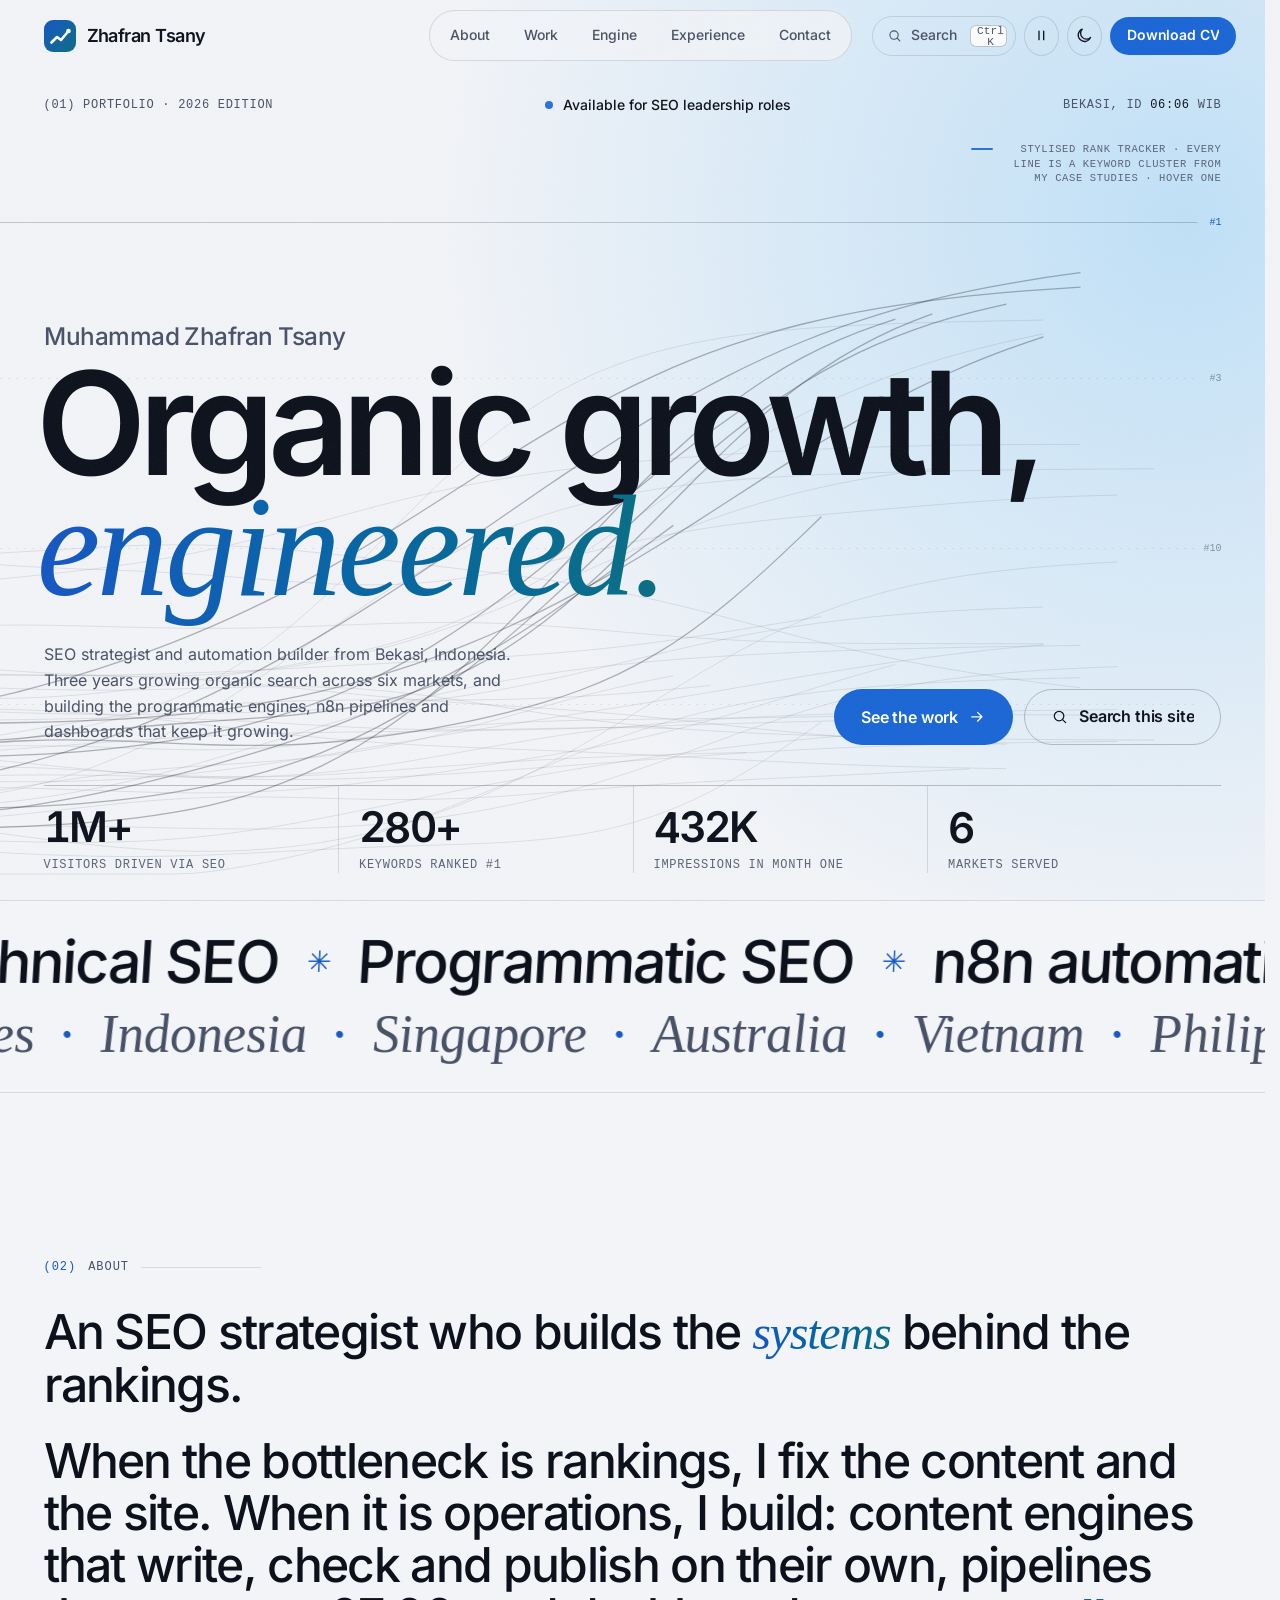
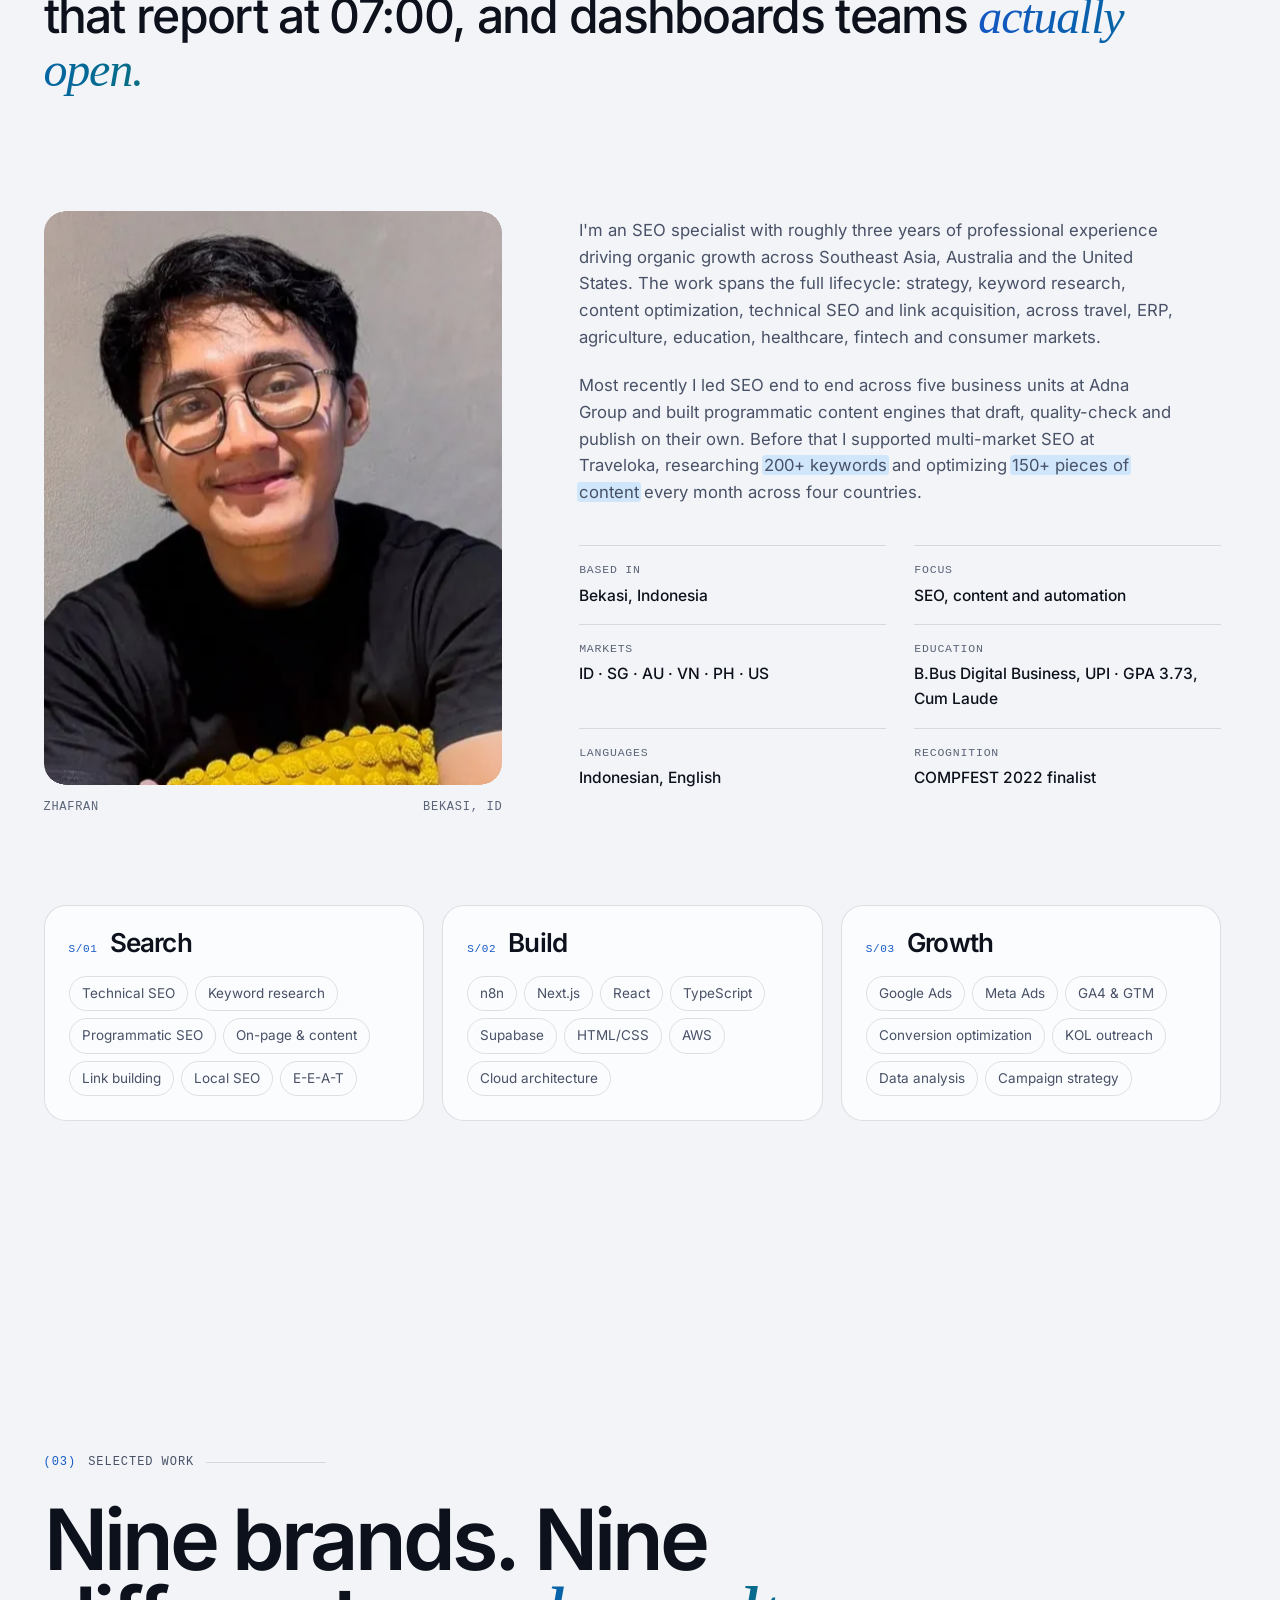
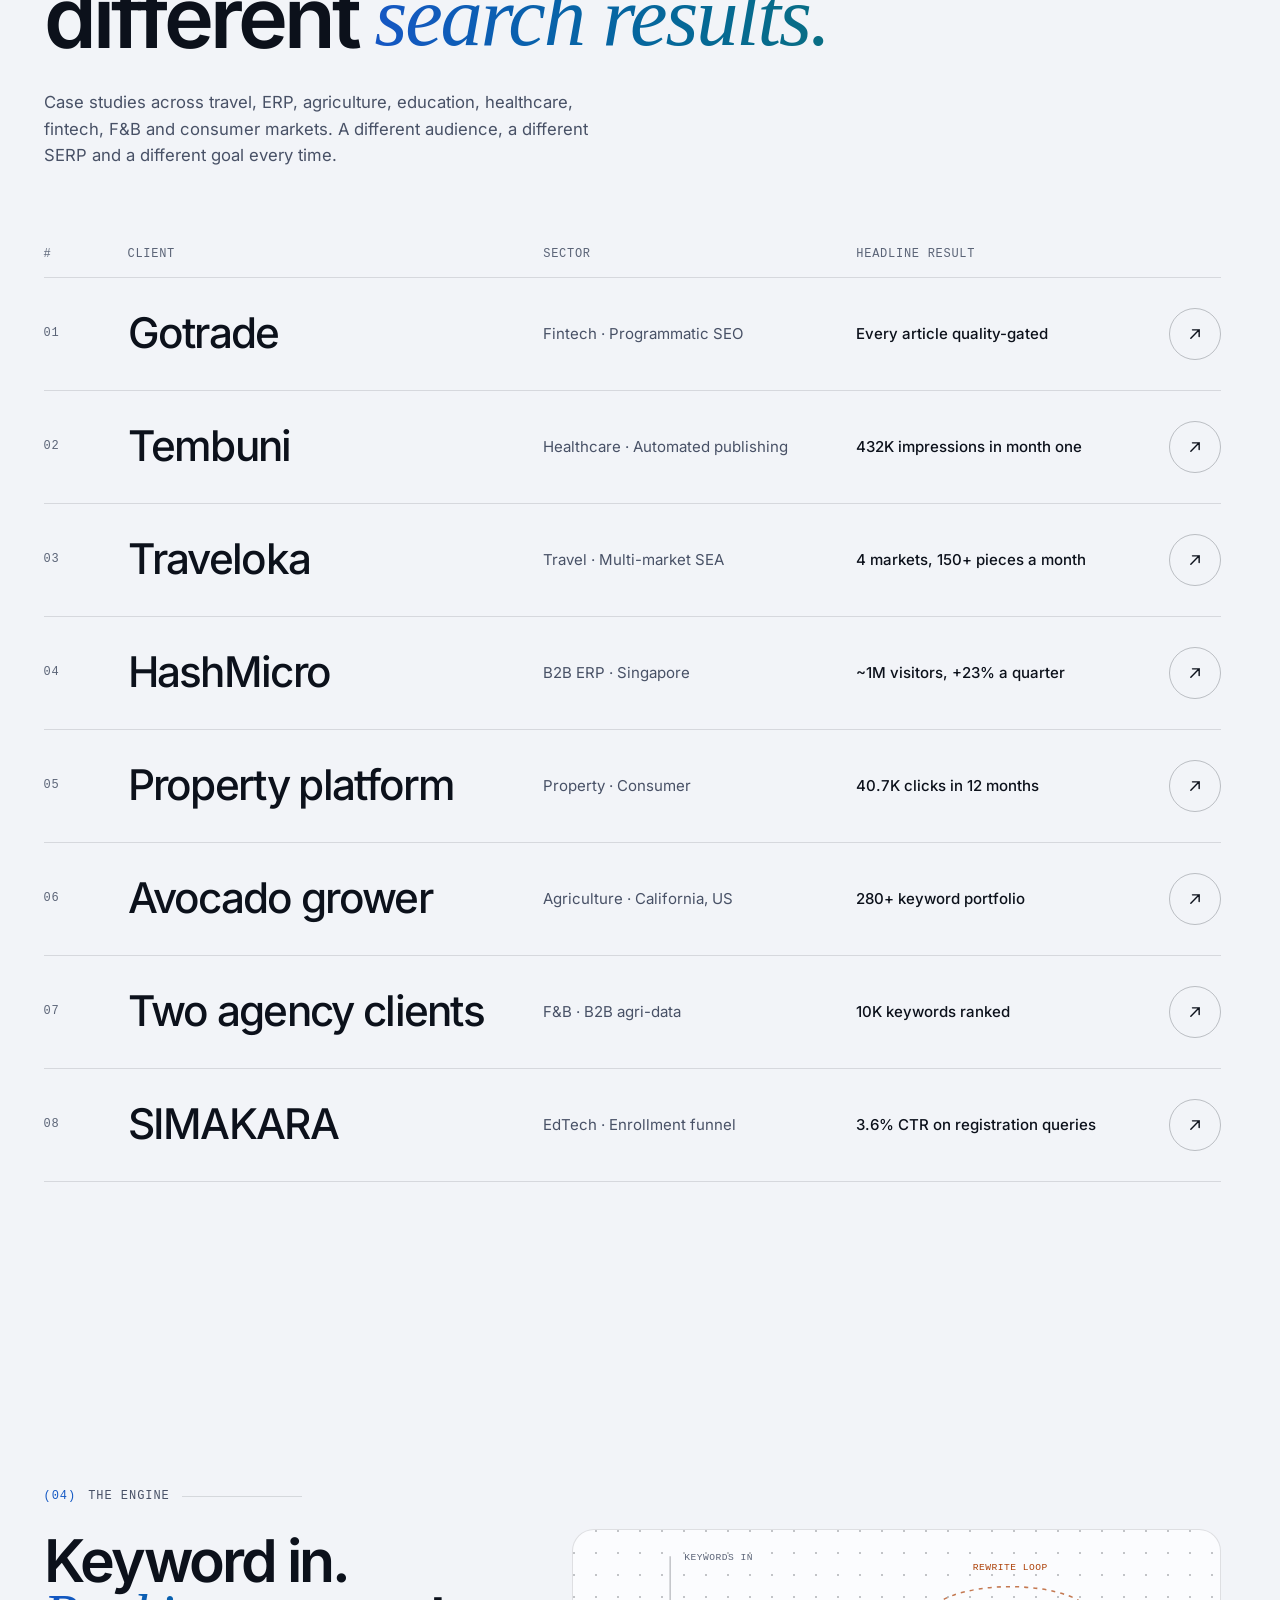
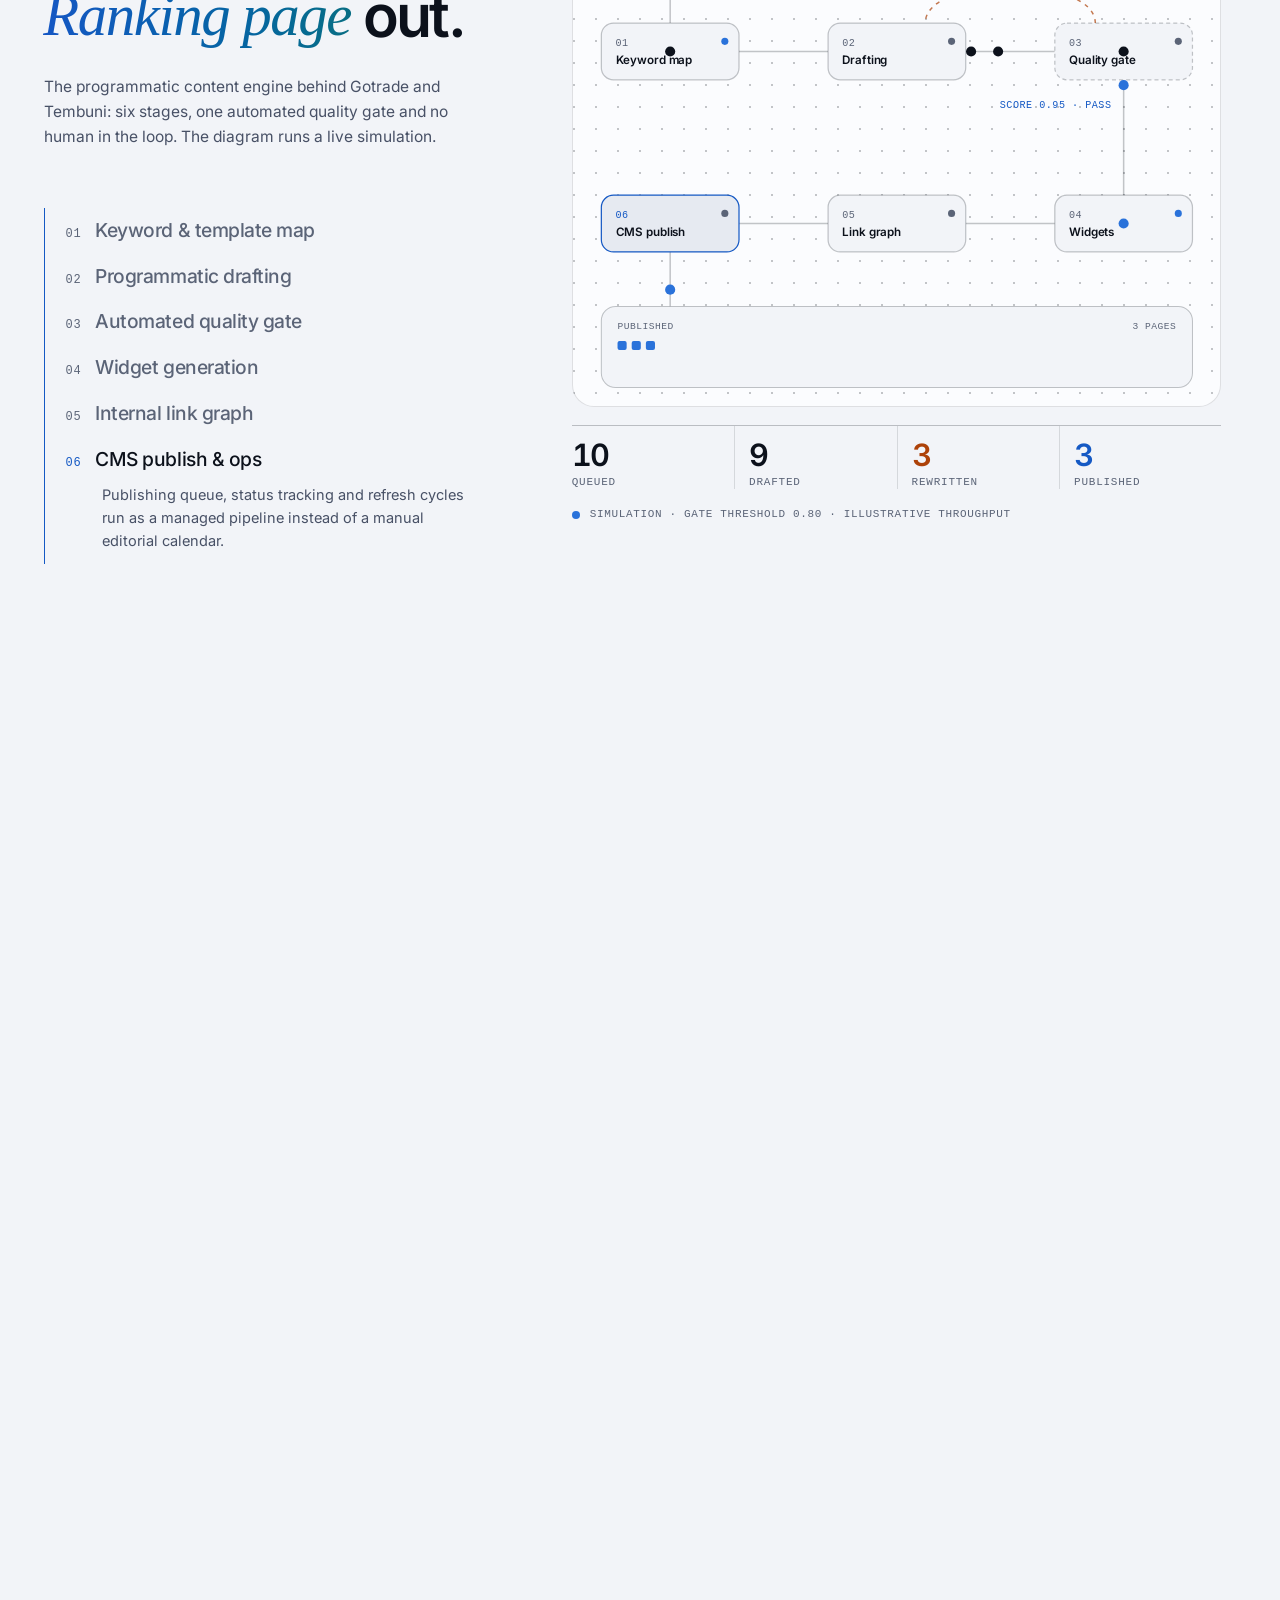
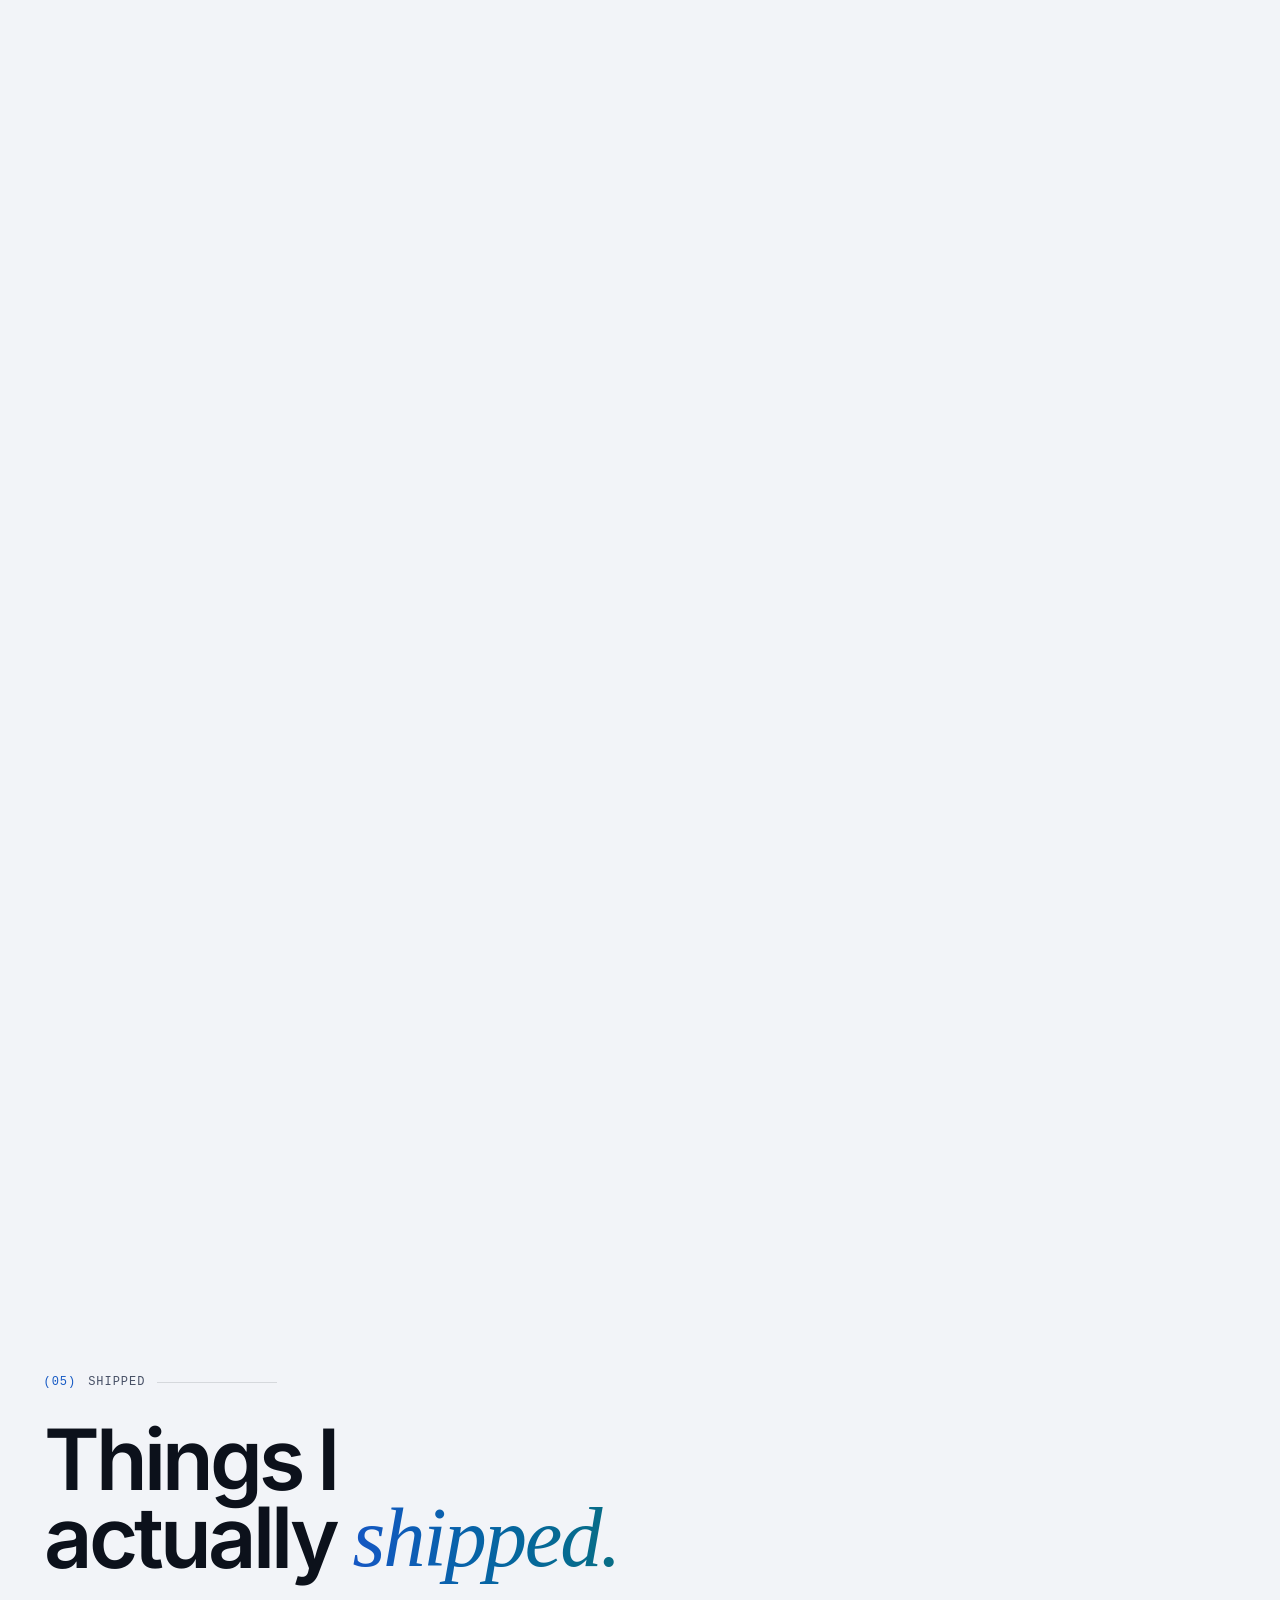
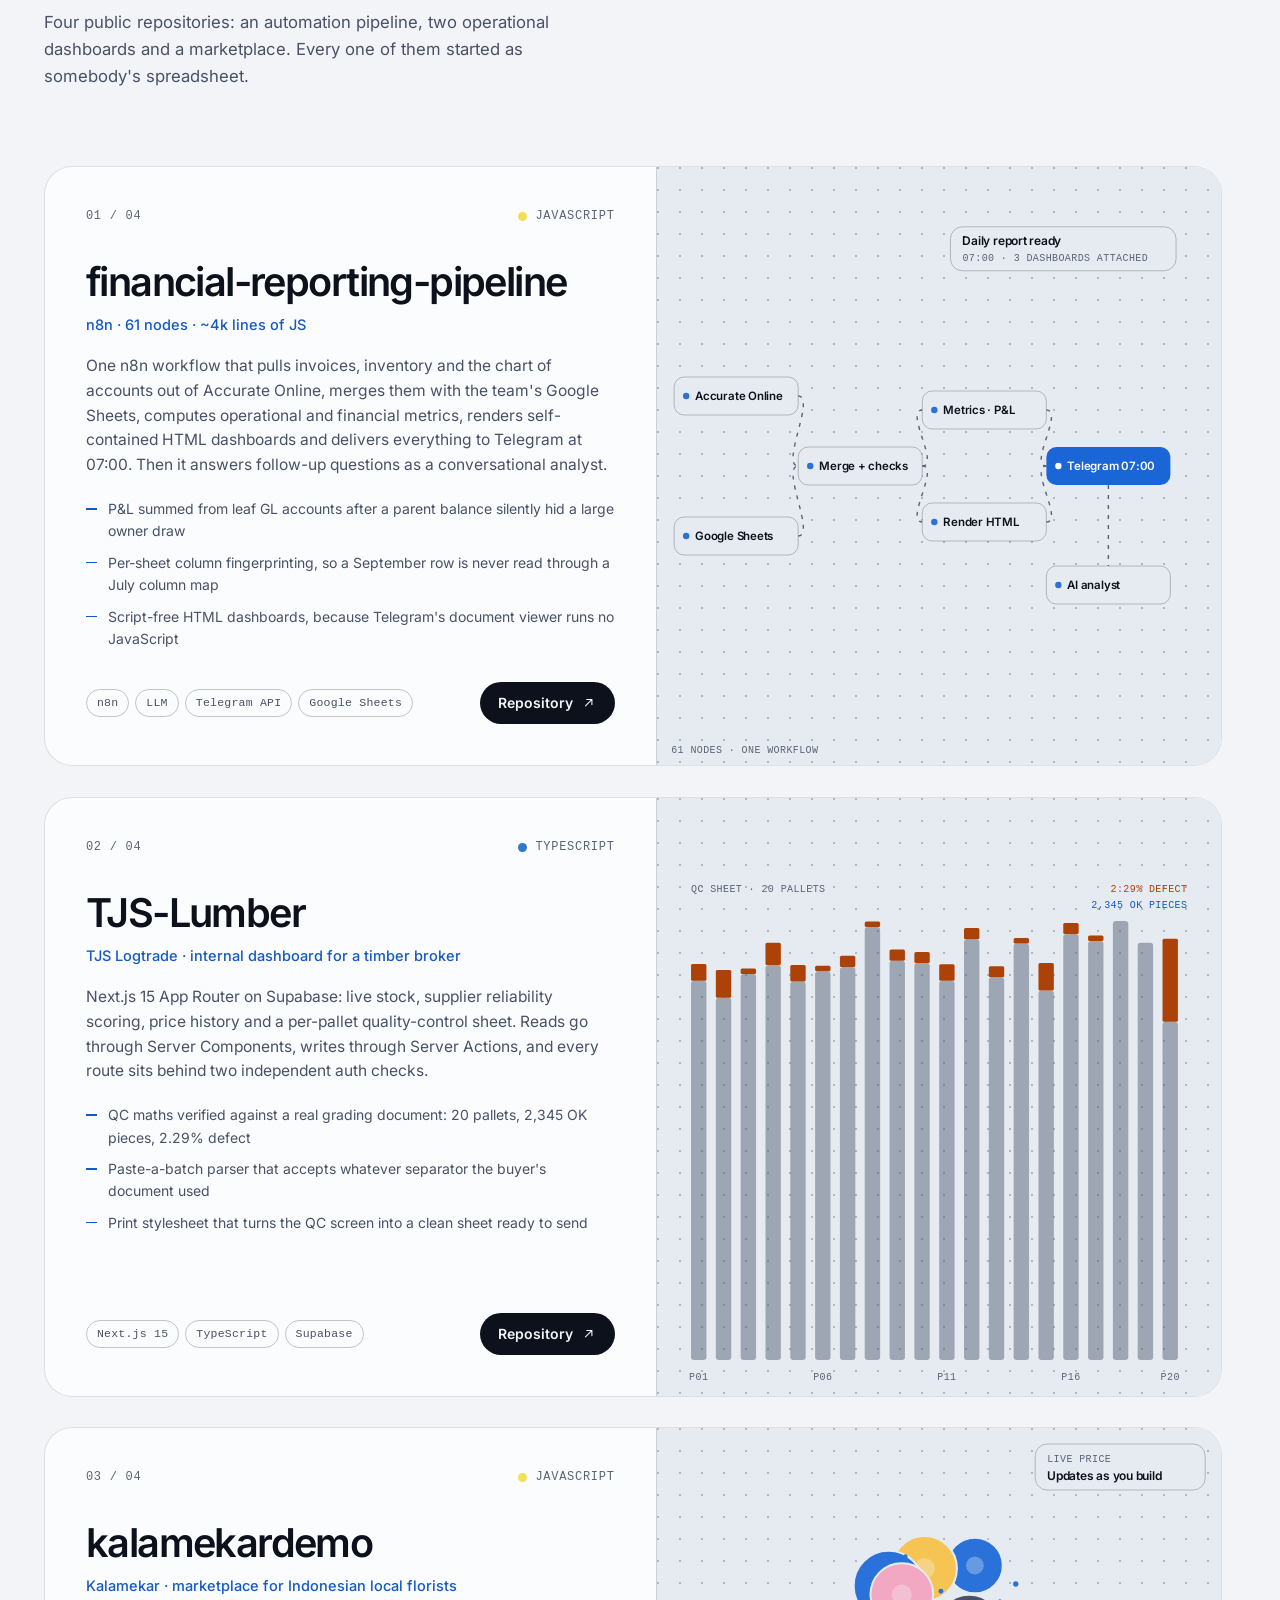
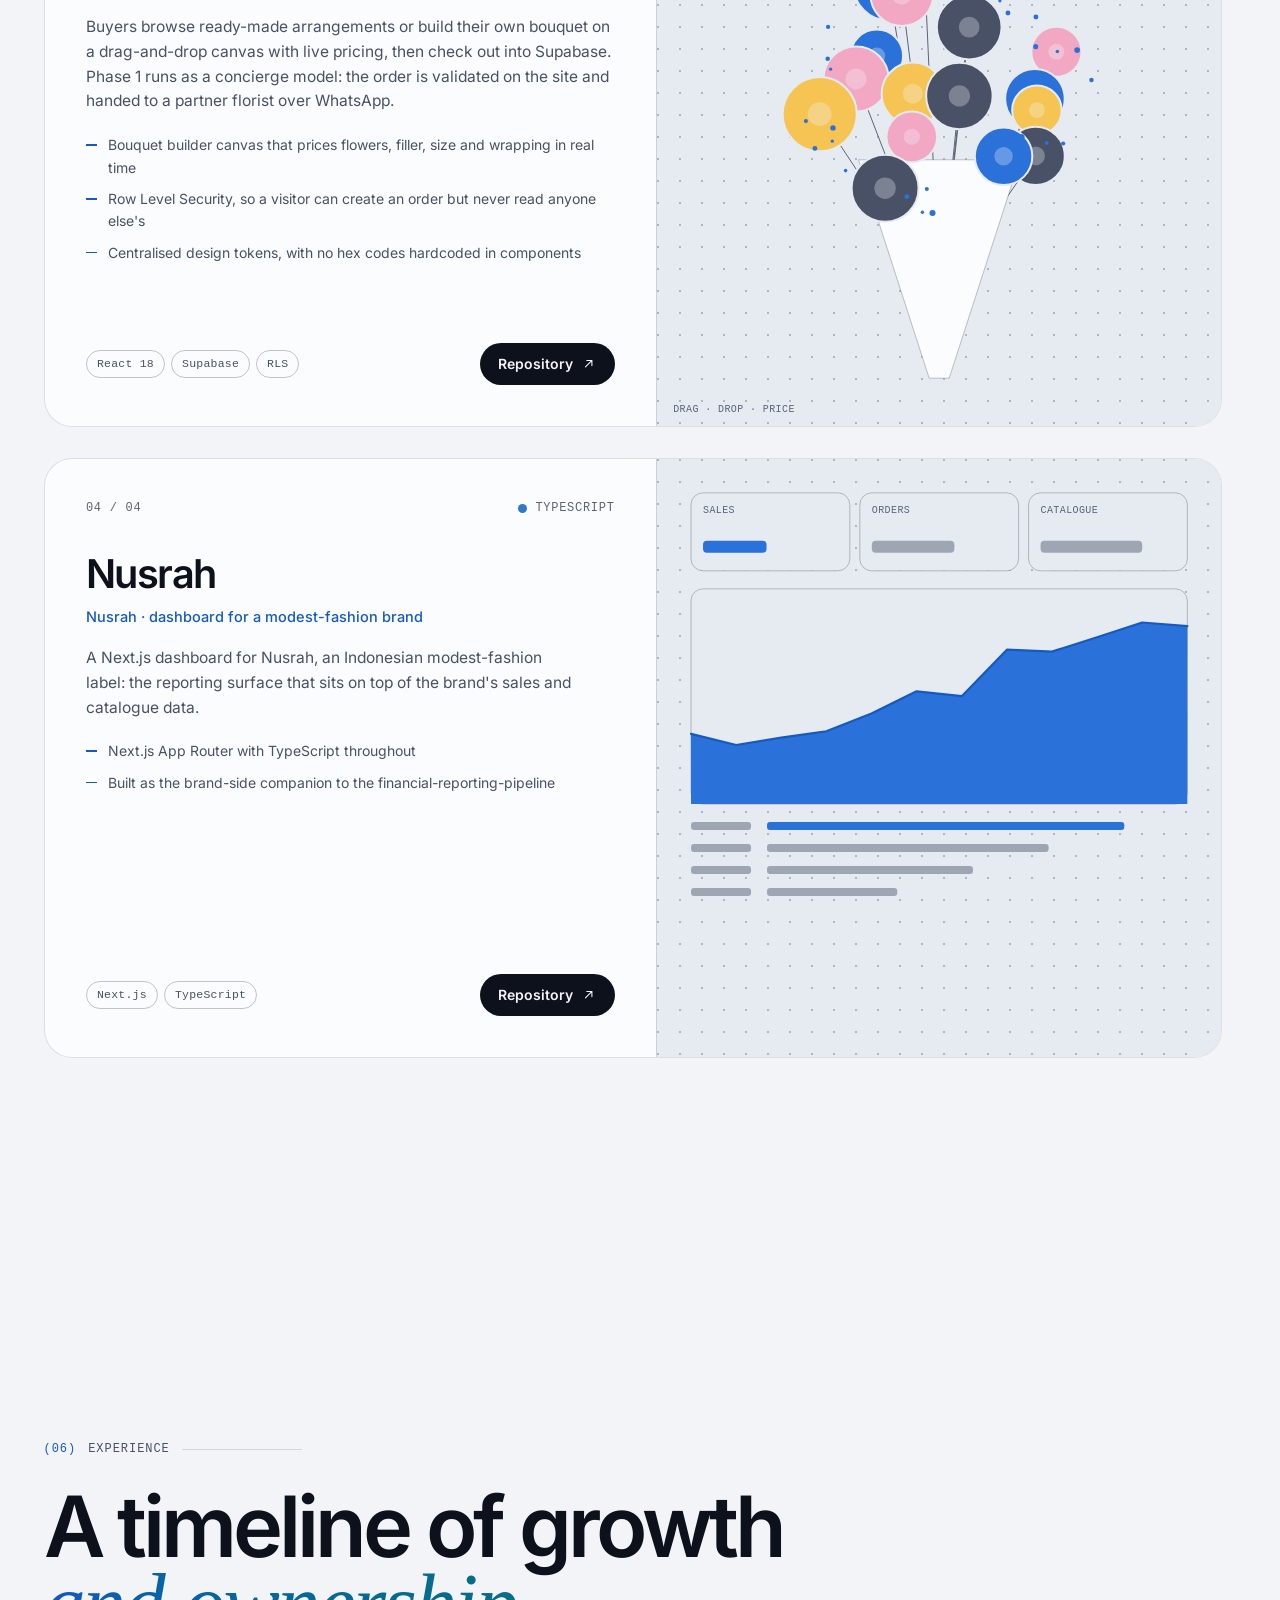
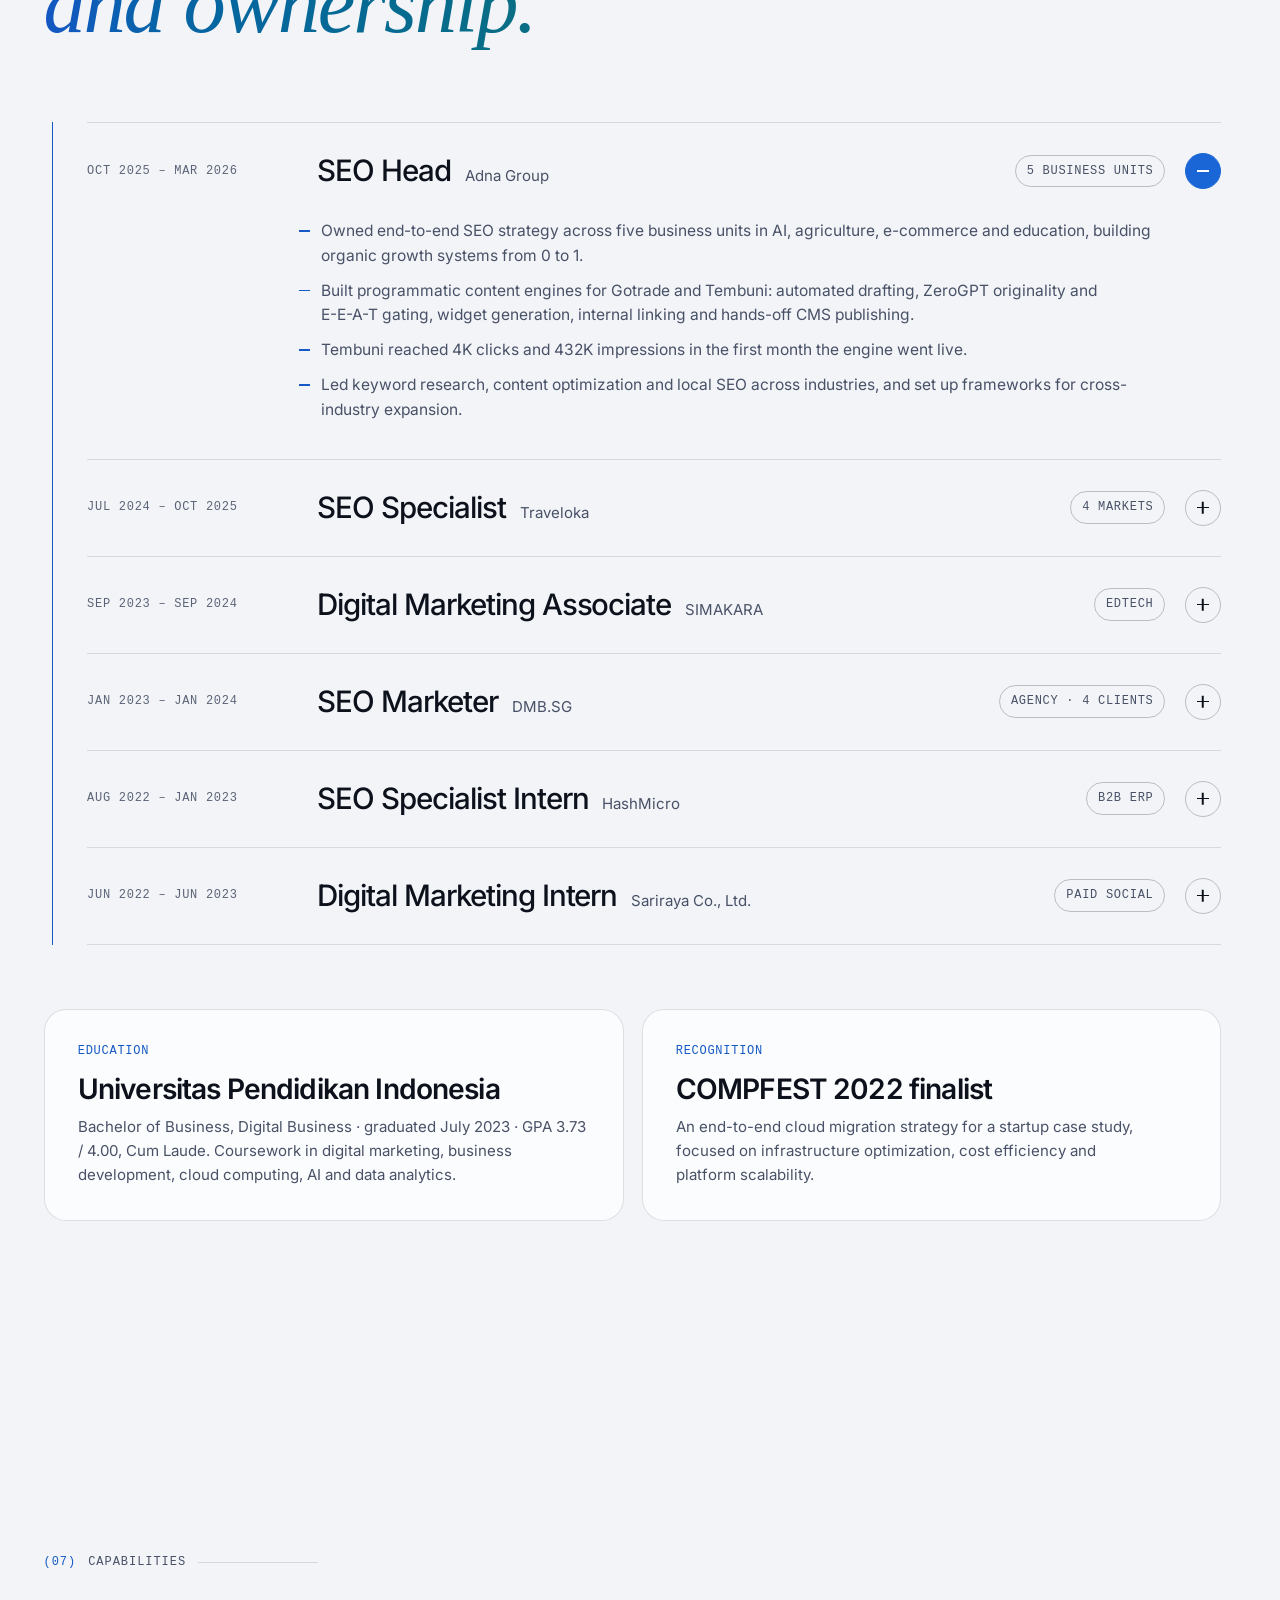
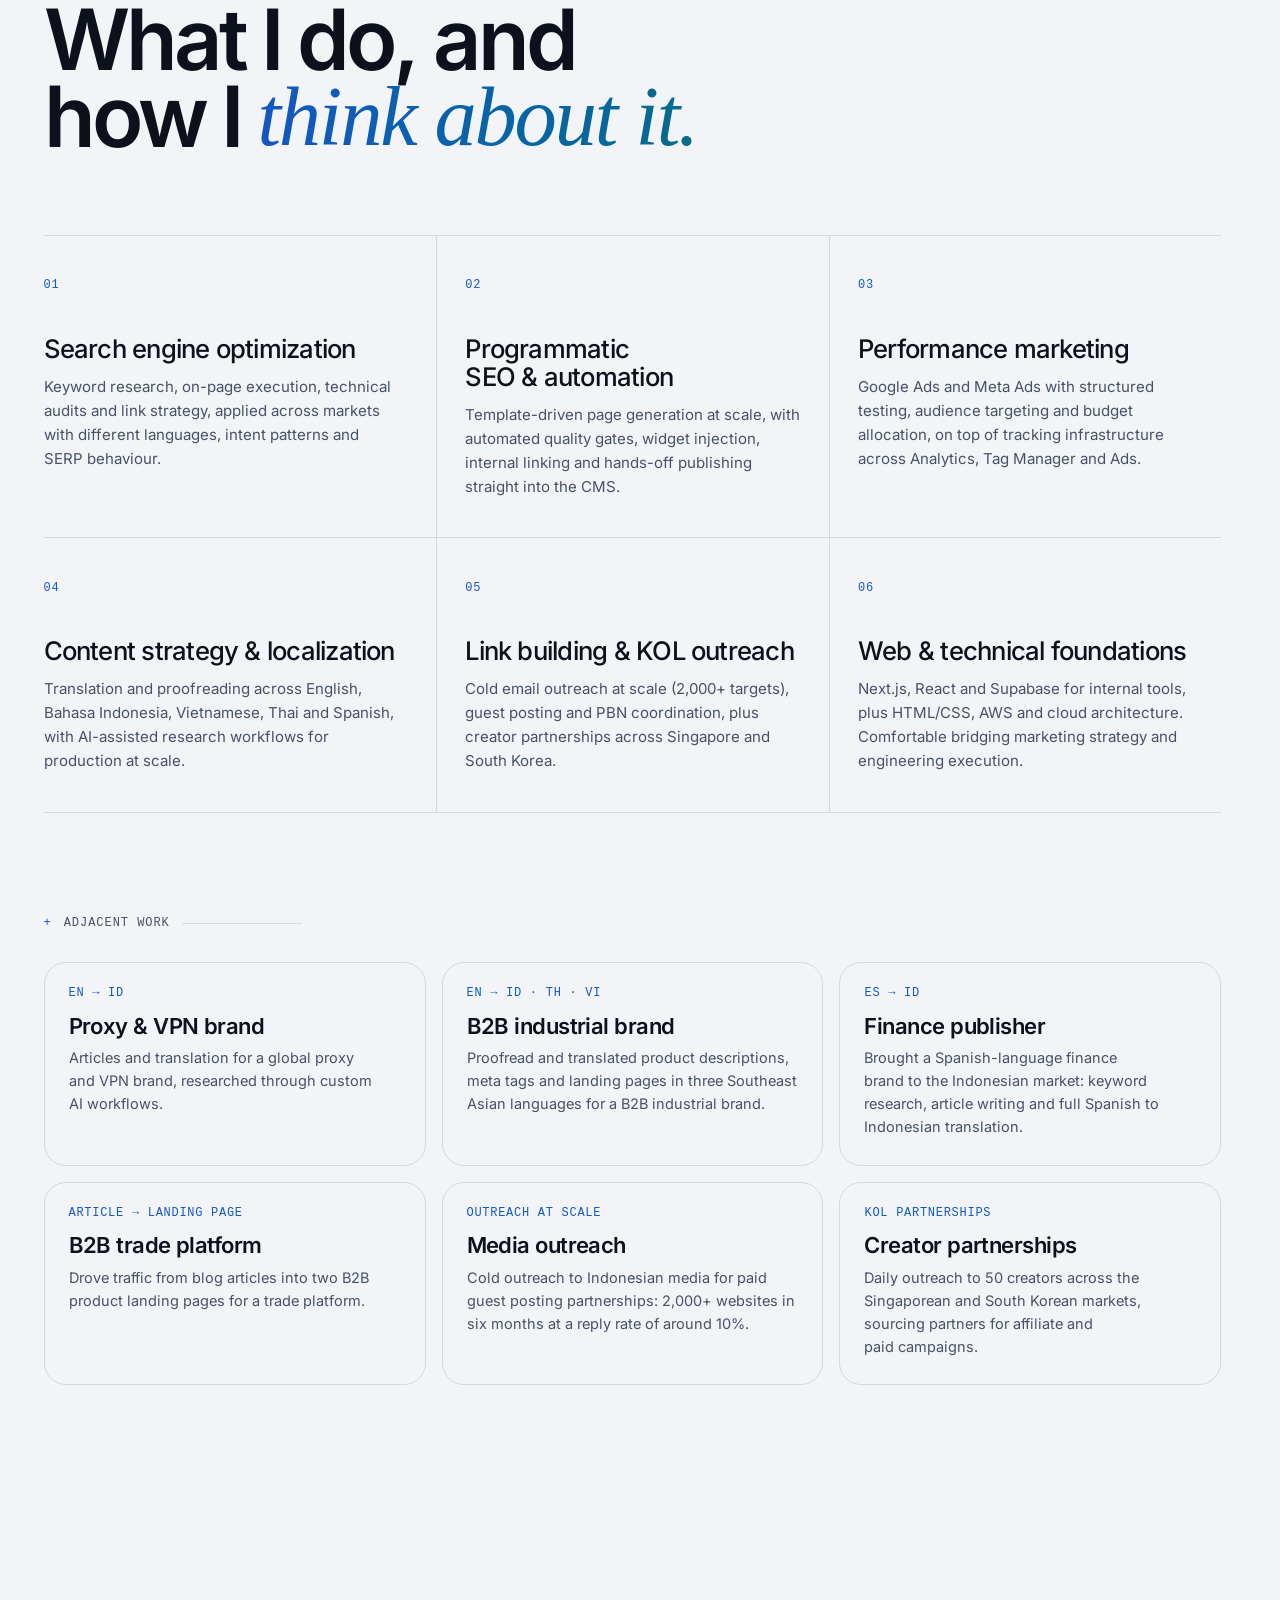
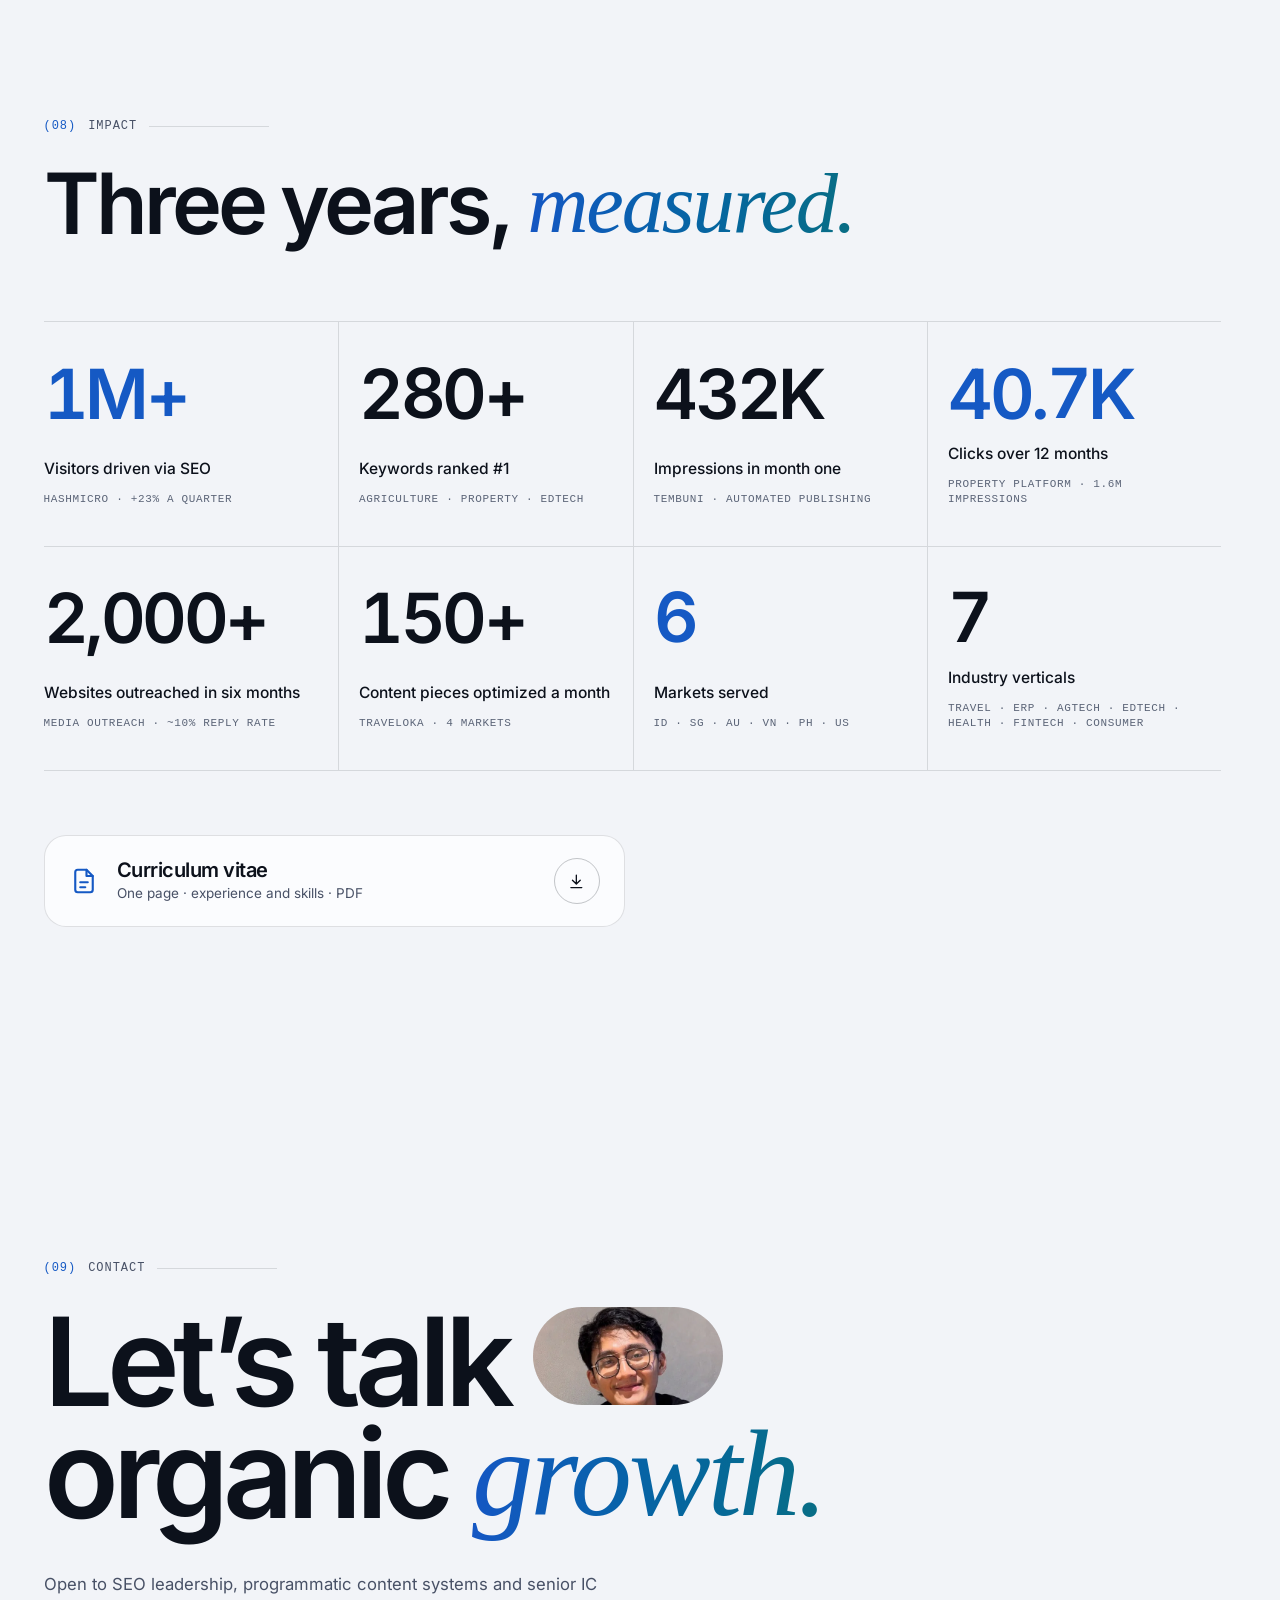
==== commit 345cec1a: "Remove brands that aren't on the CV and switch the accent to blue Sanitise the portfolio so it only " ====
--- a/index.html
+++ b/index.html
@@ -10,7 +10,7 @@
 <meta property="og:type" content="profile">
 <meta property="og:site_name" content="Muhammad Zhafran Tsany">
 <meta property="og:title" content="Muhammad Zhafran Tsany · SEO Strategist &amp; Automation Builder">
-<meta property="og:description" content="Organic growth, engineered. Nine case studies, a live content-engine simulation and the tools I have shipped.">
+<meta property="og:description" content="Organic growth, engineered. Eight case studies, a live content-engine simulation and the tools I have shipped.">
 <meta property="og:url" content="https://zhafrantsanyy.github.io/">
 <meta property="og:image" content="https://zhafrantsanyy.github.io/assets/img/og.jpg">
 <meta property="og:image:width" content="1200">
@@ -20,10 +20,10 @@
 <meta property="profile:last_name" content="Tsany">
 <meta name="twitter:card" content="summary_large_image">
 <meta name="twitter:title" content="Muhammad Zhafran Tsany · SEO Strategist &amp; Automation Builder">
-<meta name="twitter:description" content="Organic growth, engineered. Nine case studies, a live content-engine simulation and the tools I have shipped.">
+<meta name="twitter:description" content="Organic growth, engineered. Eight case studies, a live content-engine simulation and the tools I have shipped.">
 <meta name="twitter:image" content="https://zhafrantsanyy.github.io/assets/img/og.jpg">
 <meta name="color-scheme" content="dark light">
-<meta name="theme-color" content="#0B0C0A">
+<meta name="theme-color" content="#0A0C12">
 <link rel="icon" href="assets/img/favicon.svg" type="image/svg+xml">
 <link rel="apple-touch-icon" href="assets/img/apple-touch-icon.png">
 <link rel="manifest" href="site.webmanifest">
@@ -43,7 +43,7 @@
   d.setAttribute('data-theme', t);
   if (m === 'off') d.setAttribute('data-motion', 'off');
   if (m === 'off' || window.matchMedia('(prefers-reduced-motion: reduce)').matches) d.classList.add('rm');
-  document.querySelector('meta[name="theme-color"]').setAttribute('content', t === 'light' ? '#F1F0E9' : '#0B0C0A');
+  document.querySelector('meta[name="theme-color"]').setAttribute('content', t === 'light' ? '#F2F4F8' : '#0A0C12');
   /* If the main script never runs, show everything rather than a half-animated page. */
   setTimeout(function () { if (!window.__zt) d.classList.remove('js'); }, 4000);
 })();
@@ -84,6 +84,7 @@
 <body>
 
 <svg class="sprite" aria-hidden="true" focusable="false">
+  <defs><linearGradient id="g-acc" x1="0" y1="0" x2="1" y2="1"><stop offset="0" class="g-acc-1"/><stop offset="1" class="g-acc-2"/></linearGradient></defs>
   <symbol id="i-arrow" viewBox="0 0 24 24"><path d="M5 12h14M13 6l6 6-6 6"/></symbol>
   <symbol id="i-out" viewBox="0 0 24 24"><path d="M7 17 17 7M9 7h8v8"/></symbol>
   <symbol id="i-left" viewBox="0 0 24 24"><path d="M19 12H5M11 6l-6 6 6 6"/></symbol>
@@ -292,7 +293,7 @@
           <div class="case-visual" data-visual="gotrade"></div>
           <div class="case-cols">
             <section><h4>The challenge</h4><p>Gotrade competes in financial trading, a YMYL category where Google demands demonstrable expertise and volume alone never ranks. The mandate was a content engine that could produce instrument, market and education pages at scale, where every output still cleared originality and <span class="nw">E-E-A-T</span> standards without a human reading it first.</p></section>
-            <section><h4>The architecture</h4><ol class="case-steps"><li>Keyword and template map: thousands of target queries resolved into a finite set of layouts.</li><li>Programmatic drafting from structured briefs and a controlled source layer.</li><li>An automated quality gate: ZeroGPT originality plus an Ahrefs-driven <span class="nw">E-E-A-T</span> checker. Under threshold means an automatic rewrite.</li><li>Widget generation: instrument cards, price tables and comparison blocks per page.</li><li>An internal link graph mapped at write time.</li><li>CMS publishing, status tracking and refresh cycles as a managed pipeline.</li></ol><p><a class="link" href="#engine" data-close-case>Watch the engine run a simulation</a></p></section>
+            <section><h4>The architecture</h4><ol class="case-steps"><li>Keyword and template map: thousands of target queries resolved into a finite set of layouts.</li><li>Programmatic drafting from structured briefs and a controlled source layer.</li><li>An automated quality gate: ZeroGPT originality plus an automated <span class="nw">E-E-A-T</span> checker. Under threshold means an automatic rewrite.</li><li>Widget generation: instrument cards, price tables and comparison blocks per page.</li><li>An internal link graph mapped at write time.</li><li>CMS publishing, status tracking and refresh cycles as a managed pipeline.</li></ol><p><a class="link" href="#engine" data-close-case>Watch the engine run a simulation</a></p></section>
           </div>
           <dl class="outcomes">
             <div><dt>Pipeline stages, keyword to CMS</dt><dd>06</dd></div>
@@ -377,21 +378,21 @@
         </article>
       </li>
 
-      <li class="case" id="case-superkos" data-case="superkos">
+      <li class="case" id="case-property" data-case="property">
         <button class="case-row" type="button" aria-haspopup="dialog">
           <span class="case-idx mono">05</span>
-          <span class="case-name">Superkos</span>
+          <span class="case-name">Property platform</span>
           <span class="case-sector">Property · Consumer</span>
           <span class="case-metric">40.7K clicks in 12 months</span>
           <span class="case-go" aria-hidden="true"><svg class="i"><use href="#i-out"/></svg></span>
         </button>
         <article class="case-body">
-          <p class="case-tags mono">Property · Consumer · Indonesia</p>
-          <h3 class="case-title">Superkos</h3>
+          <p class="case-tags mono">Property · Consumer · Indonesia · Client name withheld</p>
+          <h3 class="case-title">Property platform</h3>
           <blockquote class="case-quote"><p>From a quiet start to a steady curve: a year of compounding visibility in a competitive Indonesian property niche.</p></blockquote>
-          <div class="case-visual" data-visual="superkos"></div>
+          <div class="case-visual" data-visual="property"></div>
           <div class="case-cols">
-            <section><h4>The story</h4><p>Superkos works in Indonesian property and home design, where search is dominated by long-tail informational queries with strong local intent. The win came from systematic on-page targeting and content built around specific user goals: affordable design references, room layouts and rental contract templates.</p></section>
+            <section><h4>The story</h4><p>The platform works in Indonesian property and home design, where search is dominated by long-tail informational queries with strong local intent. The win came from systematic on-page targeting and content built around specific user goals: affordable design references, room layouts and rental contract templates.</p></section>
             <section><h4>What moved the curve</h4><ul><li>Long-tail targeting mapped to concrete user goals rather than head terms.</li><li>On-page optimization applied systematically across the content library.</li><li>Templates and references that answer the query outright, earning the click.</li></ul></section>
           </div>
           <dl class="outcomes">
@@ -402,21 +403,21 @@
         </article>
       </li>
 
-      <li class="case" id="case-adnafarms" data-case="adnafarms">
+      <li class="case" id="case-agriculture" data-case="agriculture">
         <button class="case-row" type="button" aria-haspopup="dialog">
           <span class="case-idx mono">06</span>
-          <span class="case-name">Adnafarms</span>
+          <span class="case-name">Avocado grower</span>
           <span class="case-sector">Agriculture · California, US</span>
           <span class="case-metric">280+ keyword portfolio</span>
           <span class="case-go" aria-hidden="true"><svg class="i"><use href="#i-out"/></svg></span>
         </button>
         <article class="case-body">
-          <p class="case-tags mono">Agriculture · Avocado · California, USA</p>
-          <h3 class="case-title">Adnafarms</h3>
+          <p class="case-tags mono">Agriculture · Avocado · California, USA · Client name withheld</p>
+          <h3 class="case-title">Avocado grower</h3>
           <blockquote class="case-quote"><p>A niche US agriculture brand competing on hyperlocal and varietal long-tail, where #1 rankings come from precise intent matching, not volume bets.</p></blockquote>
-          <div class="case-visual" data-visual="adnafarms"></div>
+          <div class="case-visual" data-visual="agriculture"></div>
           <div class="case-cols">
-            <section><h4>The challenge</h4><p>Adnafarms is a California avocado grower targeting buyers who search for specific cultivars, growing regions and farm operations. The opportunity sat in long-tail terms with low difficulty but strong commercial intent, which called for a portfolio approach instead of chasing high-volume head terms.</p></section>
+            <section><h4>The challenge</h4><p>The client is a California avocado grower targeting buyers who search for specific cultivars, growing regions and farm operations. The opportunity sat in long-tail terms with low difficulty but strong commercial intent, which called for a portfolio approach instead of chasing high-volume head terms.</p></section>
             <section><h4>The approach</h4><ul><li>A 280+ keyword portfolio focused on long-tail and varietal queries.</li><li>Search intent and SEO difficulty prioritised over raw search volume.</li><li>Blog and farm-location pages optimized for informational and commercial intent.</li><li>SERP feature wins (local pack, image pack) tracked alongside rankings.</li></ul></section>
           </div>
           <dl class="outcomes">
@@ -427,28 +428,28 @@
         </article>
       </li>
 
-      <li class="case" id="case-brotzeit" data-case="brotzeit">
+      <li class="case" id="case-agency" data-case="agency">
         <button class="case-row" type="button" aria-haspopup="dialog">
           <span class="case-idx mono">07</span>
-          <span class="case-name">Brotzeit <span class="amp">&amp;</span> Palmoilanalytics</span>
+          <span class="case-name">Two agency clients</span>
           <span class="case-sector">F&amp;B · B2B agri-data</span>
           <span class="case-metric">10K keywords ranked</span>
           <span class="case-go" aria-hidden="true"><svg class="i"><use href="#i-out"/></svg></span>
         </button>
         <article class="case-body">
-          <p class="case-tags mono">F&amp;B · B2B agri-data · Agency engagement</p>
-          <h3 class="case-title">Brotzeit &amp; Palmoilanalytics</h3>
+          <p class="case-tags mono">F&amp;B · B2B agri-data · Agency engagement · Client names withheld</p>
+          <h3 class="case-title">Two agency clients</h3>
           <blockquote class="case-quote"><p>Two clients, two very different audiences. The discipline is in adapting the same SEO craft to the SERP at hand.</p></blockquote>
-          <div class="case-visual" data-visual="brotzeit"></div>
+          <div class="case-visual" data-visual="agency"></div>
           <div class="case-cols">
-            <section><h4>Brotzeit · German cuisine, Singapore</h4><p>A German-cuisine chain with a strong local presence in Singapore. The work focused on ranking high-value campaign keywords across food, beer and seasonal Oktoberfest queries, combining on-page optimization with disciplined off-page link acquisition.</p><ul><li>Campaign keyword strategy in three-month cycles.</li><li>Guest posting and PBN link building at scale.</li><li>Continuous SERP competitor research.</li></ul></section>
-            <section><h4>Palmoilanalytics · Agri-commodity data, global</h4><p>A B2B data platform for palm oil traders, analysts and commodity buyers. The audience is small but high-intent, so the work emphasised news velocity, technical keyword groups (MPOB, RBD, stearin) and consistent indexing of pricing pages.</p><ul><li>Ranked across MPOB, palm oil price and varietal groups.</li><li>Two optimized news articles published every week.</li><li>Forum-based social backlinking.</li></ul></section>
+            <section><h4>Restaurant chain · Singapore</h4><p>A restaurant chain with a strong local presence in Singapore. The work focused on ranking high-value campaign keywords across food, drinks and seasonal events, combining on-page optimization with disciplined off-page link acquisition.</p><ul><li>Campaign keyword strategy in three-month cycles.</li><li>Guest posting and PBN link building at scale.</li><li>Continuous SERP competitor research.</li></ul></section>
+            <section><h4>Commodity-data platform · Global</h4><p>A B2B data platform for agri-commodity traders, analysts and buyers. The audience is small but high-intent, so the work emphasised news velocity, technical keyword groups and consistent indexing of pricing pages.</p><ul><li>Ranked across price, market and product keyword groups.</li><li>Two optimized news articles published every week.</li><li>Forum-based social backlinking.</li></ul></section>
           </div>
           <dl class="outcomes">
-            <div><dt>Brotzeit keywords ranked</dt><dd>10K</dd></div>
-            <div><dt>Brotzeit backlinks a month</dt><dd>50</dd></div>
-            <div><dt>Palmoilanalytics monthly traffic</dt><dd>10K+</dd></div>
-            <div><dt>Palmoilanalytics new users</dt><dd>95%</dd></div>
+            <div><dt>Restaurant chain: keywords ranked</dt><dd>10K</dd></div>
+            <div><dt>Restaurant chain: backlinks a month</dt><dd>50</dd></div>
+            <div><dt>Data platform: monthly traffic</dt><dd>10K+</dd></div>
+            <div><dt>Data platform: new users</dt><dd>95%</dd></div>
           </dl>
         </article>
       </li>
@@ -467,7 +468,7 @@
           <blockquote class="case-quote"><p>When the search query is also the enrollment funnel, every #1 ranking on a registration term is a measurable step closer to a student.</p></blockquote>
           <div class="case-visual" data-visual="simakara"></div>
           <div class="case-cols">
-            <section><h4>The challenge</h4><p>SIMAKARA prepares Indonesian students for the SIMAK UI university entrance exam, a category where SEO feeds the enrollment funnel directly. The work blended search with broader digital marketing: leads had to be ranked, captured and converted, not just clicked.</p></section>
+            <section><h4>The challenge</h4><p>SIMAKARA prepares Indonesian students for a university entrance exam, a category where SEO feeds the enrollment funnel directly. The work blended search with broader digital marketing: leads had to be ranked, captured and converted, not just clicked.</p></section>
             <section><h4>The approach</h4><ul><li>High-intent registration queries identified and ranked, for example "contoh formulir pendaftaran bimbel".</li><li>Landing pages optimized for informational and enrollment intent.</li><li>Reporting that connected SEO traffic to enrollment outcomes.</li><li>Long-tail targeting around exam prep and program selection.</li></ul></section>
           </div>
           <dl class="outcomes">
@@ -478,7 +479,6 @@
         </article>
       </li>
     </ol>
-    <p class="work-note mono" data-reveal>Full write-ups with more detail in the <a class="link" href="assets/docs/Muhammad-Zhafran-Tsany-Portfolio-2026.pdf" download>18-page portfolio PDF</a>.</p>
   </div>
 
   <!-- Floating hover preview (desktop) -->
@@ -503,7 +503,7 @@
           <ol class="steps" id="steps">
             <li class="step is-active"><button type="button" data-step="0"><span class="step-n mono">01</span><span class="step-t">Keyword &amp; template map</span></button><div class="step-d"><p>Instrument, market and strategy clusters mapped to page templates. Thousands of target queries resolved into a finite set of layouts.</p></div></li>
             <li class="step"><button type="button" data-step="1"><span class="step-n mono">02</span><span class="step-t">Programmatic drafting</span></button><div class="step-d"><p>Structured briefs generate a draft per keyword, with data, definitions and disclosures pulled from a controlled source layer.</p></div></li>
-            <li class="step"><button type="button" data-step="2"><span class="step-n mono">03</span><span class="step-t">Automated quality gate</span></button><div class="step-d"><p>Every draft is scored against a ZeroGPT originality benchmark and an Ahrefs-driven <span class="nw">E-E-A-T</span> checker. Anything under threshold goes back for a rewrite.</p></div></li>
+            <li class="step"><button type="button" data-step="2"><span class="step-n mono">03</span><span class="step-t">Automated quality gate</span></button><div class="step-d"><p>Every draft is scored against a ZeroGPT originality benchmark and an automated <span class="nw">E-E-A-T</span> checker. Anything under threshold goes back for a rewrite.</p></div></li>
             <li class="step"><button type="button" data-step="3"><span class="step-n mono">04</span><span class="step-t">Widget generation</span></button><div class="step-d"><p>Instrument cards, price tables and comparison blocks are built and injected into each page automatically.</p></div></li>
             <li class="step"><button type="button" data-step="4"><span class="step-n mono">05</span><span class="step-t">Internal link graph</span></button><div class="step-d"><p>Contextual links are mapped across the cluster at write time, so every new page strengthens the ones already published.</p></div></li>
             <li class="step"><button type="button" data-step="5"><span class="step-n mono">06</span><span class="step-t">CMS publish &amp; ops</span></button><div class="step-d"><p>Publishing queue, status tracking and refresh cycles run as a managed pipeline instead of a manual editorial calendar.</p></div></li>
@@ -540,15 +540,15 @@
           <div class="card-copy">
             <header class="card-top mono"><span>01 / 04</span><span class="lang"><i style="--c:#f1e05a"></i>JavaScript</span></header>
             <h3 class="card-title">financial-reporting-pipeline</h3>
-            <p class="card-sub">Qudamah · n8n · 61 nodes · ~4k lines of JS</p>
+            <p class="card-sub">n8n · 61 nodes · ~4k lines of JS</p>
             <p class="card-desc">One n8n workflow that pulls invoices, inventory and the chart of accounts out of Accurate Online, merges them with the team's Google Sheets, computes operational and financial metrics, renders self-contained HTML dashboards and delivers everything to Telegram at 07:00. Then it answers follow-up questions as a conversational analyst.</p>
             <ul class="card-points">
-              <li>P&amp;L summed from leaf GL accounts after the parent balance silently hid IDR 256M of owner draw</li>
+              <li>P&amp;L summed from leaf GL accounts after a parent balance silently hid a large owner draw</li>
               <li>Per-sheet column fingerprinting, so a September row is never read through a July column map</li>
               <li>Script-free HTML dashboards, because Telegram's document viewer runs no JavaScript</li>
             </ul>
             <footer class="card-foot">
-              <ul class="tags"><li>n8n</li><li>OpenAI</li><li>Telegram API</li><li>Google Sheets</li></ul>
+              <ul class="tags"><li>n8n</li><li>LLM</li><li>Telegram API</li><li>Google Sheets</li></ul>
               <a class="card-link" href="https://github.com/zhafrantsanyy/financial-reporting-pipeline" target="_blank" rel="noopener">Repository <svg class="i"><use href="#i-out"/></svg></a>
             </footer>
           </div>
@@ -569,7 +569,7 @@
               <li>Print stylesheet that turns the QC screen into a clean sheet ready to send</li>
             </ul>
             <footer class="card-foot">
-              <ul class="tags"><li>Next.js 15</li><li>TypeScript</li><li>Supabase</li><li>Tailwind</li></ul>
+              <ul class="tags"><li>Next.js 15</li><li>TypeScript</li><li>Supabase</li></ul>
               <a class="card-link" href="https://github.com/zhafrantsanyy/TJS-Lumber" target="_blank" rel="noopener">Repository <svg class="i"><use href="#i-out"/></svg></a>
             </footer>
           </div>
@@ -590,7 +590,7 @@
               <li>Centralised design tokens, with no hex codes hardcoded in components</li>
             </ul>
             <footer class="card-foot">
-              <ul class="tags"><li>React 18</li><li>Vite</li><li>Supabase</li><li>RLS</li></ul>
+              <ul class="tags"><li>React 18</li><li>Supabase</li><li>RLS</li></ul>
               <a class="card-link" href="https://github.com/zhafrantsanyy/kalamekardemo" target="_blank" rel="noopener">Repository <svg class="i"><use href="#i-out"/></svg></a>
             </footer>
           </div>
@@ -607,7 +607,7 @@
             <p class="card-desc">A Next.js dashboard for Nusrah, an Indonesian modest-fashion label: the reporting surface that sits on top of the brand's sales and catalogue data.</p>
             <ul class="card-points">
               <li>Next.js App Router with TypeScript throughout</li>
-              <li>Built as the brand-side companion to the Qudamah reporting pipeline</li>
+              <li>Built as the brand-side companion to the financial-reporting-pipeline</li>
             </ul>
             <footer class="card-foot">
               <ul class="tags"><li>Next.js</li><li>TypeScript</li></ul>
@@ -744,18 +744,18 @@
       <li class="cap" data-reveal><span class="cap-n mono">03</span><h3>Performance marketing</h3><p>Google Ads and Meta Ads with structured testing, audience targeting and budget allocation, on top of tracking infrastructure across Analytics, Tag Manager and Ads.</p></li>
       <li class="cap" data-reveal><span class="cap-n mono">04</span><h3>Content strategy &amp; localization</h3><p>Translation and proofreading across English, Bahasa Indonesia, Vietnamese, Thai and Spanish, with AI-assisted research workflows for production at scale.</p></li>
       <li class="cap" data-reveal><span class="cap-n mono">05</span><h3>Link building &amp; KOL outreach</h3><p>Cold email outreach at scale (2,000+ targets), guest posting and PBN coordination, plus creator partnerships across Singapore and South Korea.</p></li>
-      <li class="cap" data-reveal><span class="cap-n mono">06</span><h3>Web &amp; technical foundations</h3><p>Next.js, React and Supabase for internal tools; WordPress, HTML/CSS, AWS and cloud architecture. Comfortable bridging marketing strategy and engineering execution.</p></li>
+      <li class="cap" data-reveal><span class="cap-n mono">06</span><h3>Web &amp; technical foundations</h3><p>Next.js, React and Supabase for internal tools, plus HTML/CSS, AWS and cloud architecture. Comfortable bridging marketing strategy and engineering execution.</p></li>
     </ol>
 
     <div class="adjacent">
       <p class="sec-label" data-reveal><span>+</span>Adjacent work</p>
       <ul class="adj-grid" data-stagger>
-        <li class="adj"><p class="adj-meta mono">EN → ID</p><h3>Rapidseedbox</h3><p>Articles and translation for a global proxy and VPN brand, researched through custom GPT workflows, with a live author profile.</p></li>
-        <li class="adj"><p class="adj-meta mono">EN → ID · TH · VI</p><h3>Jebsen &amp; Jessen</h3><p>Proofread and translated product descriptions, meta tags and landing pages in three Southeast Asian languages for a B2B industrial brand.</p></li>
-        <li class="adj"><p class="adj-meta mono">ES → ID</p><h3>Rankia.id</h3><p>Brought a Spanish-language finance brand to the Indonesian market: keyword research, article writing and full Spanish to Indonesian translation.</p></li>
-        <li class="adj"><p class="adj-meta mono">Article → landing page</p><h3>Hi-Fella / Hi-Biz</h3><p>Drove traffic from blog articles into two B2B product landing pages: a verified supplier database and a virtual expo networking platform.</p></li>
-        <li class="adj"><p class="adj-meta mono">Outreach at scale</p><h3>Kadabra Inc.</h3><p>Cold outreach to Indonesian media for paid guest posting partnerships: 2,000+ websites in six months at a reply rate of around 10%.</p></li>
-        <li class="adj"><p class="adj-meta mono">KOL partnerships</p><h3>Mozartkoogles</h3><p>Daily outreach to 50 creators across the Singaporean and South Korean markets, sourcing partners for affiliate and paid campaigns.</p></li>
+        <li class="adj"><p class="adj-meta mono">EN → ID</p><h3>Proxy &amp; VPN brand</h3><p>Articles and translation for a global proxy and VPN brand, researched through custom AI workflows.</p></li>
+        <li class="adj"><p class="adj-meta mono">EN → ID · TH · VI</p><h3>B2B industrial brand</h3><p>Proofread and translated product descriptions, meta tags and landing pages in three Southeast Asian languages for a B2B industrial brand.</p></li>
+        <li class="adj"><p class="adj-meta mono">ES → ID</p><h3>Finance publisher</h3><p>Brought a Spanish-language finance brand to the Indonesian market: keyword research, article writing and full Spanish to Indonesian translation.</p></li>
+        <li class="adj"><p class="adj-meta mono">Article → landing page</p><h3>B2B trade platform</h3><p>Drove traffic from blog articles into two B2B product landing pages for a trade platform.</p></li>
+        <li class="adj"><p class="adj-meta mono">Outreach at scale</p><h3>Media outreach</h3><p>Cold outreach to Indonesian media for paid guest posting partnerships: 2,000+ websites in six months at a reply rate of around 10%.</p></li>
+        <li class="adj"><p class="adj-meta mono">KOL partnerships</p><h3>Creator partnerships</h3><p>Daily outreach to 50 creators across the Singaporean and South Korean markets, sourcing partners for affiliate and paid campaigns.</p></li>
       </ul>
     </div>
   </div>
@@ -770,21 +770,16 @@
     </div>
     <ul class="scores">
       <li class="score" data-reveal><span class="score-v"><span class="odo" data-odo>1M+</span></span><span class="score-l">Visitors driven via SEO</span><span class="score-s mono">HashMicro · +23% a quarter</span></li>
-      <li class="score" data-reveal><span class="score-v"><span class="odo" data-odo>280+</span></span><span class="score-l">Keywords ranked #1</span><span class="score-s mono">Adnafarms · Superkos · SIMAKARA</span></li>
+      <li class="score" data-reveal><span class="score-v"><span class="odo" data-odo>280+</span></span><span class="score-l">Keywords ranked #1</span><span class="score-s mono">Agriculture · property · EdTech</span></li>
       <li class="score" data-reveal><span class="score-v"><span class="odo" data-odo>432K</span></span><span class="score-l">Impressions in month one</span><span class="score-s mono">Tembuni · automated publishing</span></li>
-      <li class="score" data-reveal><span class="score-v"><span class="odo" data-odo>40.7K</span></span><span class="score-l">Clicks over 12 months</span><span class="score-s mono">Superkos · 1.6M impressions</span></li>
-      <li class="score" data-reveal><span class="score-v"><span class="odo" data-odo>2,000+</span></span><span class="score-l">Websites outreached in six months</span><span class="score-s mono">Kadabra Inc. · ~10% reply rate</span></li>
+      <li class="score" data-reveal><span class="score-v"><span class="odo" data-odo>40.7K</span></span><span class="score-l">Clicks over 12 months</span><span class="score-s mono">Property platform · 1.6M impressions</span></li>
+      <li class="score" data-reveal><span class="score-v"><span class="odo" data-odo>2,000+</span></span><span class="score-l">Websites outreached in six months</span><span class="score-s mono">Media outreach · ~10% reply rate</span></li>
       <li class="score" data-reveal><span class="score-v"><span class="odo" data-odo>150+</span></span><span class="score-l">Content pieces optimized a month</span><span class="score-s mono">Traveloka · 4 markets</span></li>
       <li class="score" data-reveal><span class="score-v"><span class="odo" data-odo>6</span></span><span class="score-l">Markets served</span><span class="score-s mono">ID · SG · AU · VN · PH · US</span></li>
       <li class="score" data-reveal><span class="score-v"><span class="odo" data-odo>7</span></span><span class="score-l">Industry verticals</span><span class="score-s mono">Travel · ERP · AgTech · EdTech · Health · Fintech · Consumer</span></li>
     </ul>
 
     <div class="docs" data-stagger>
-      <a class="doc" href="assets/docs/Muhammad-Zhafran-Tsany-Portfolio-2026.pdf" download>
-        <svg class="i doc-i"><use href="#i-file"/></svg>
-        <span class="doc-t">Portfolio 2026<small>18 pages · nine case studies · PDF</small></span>
-        <span class="doc-go"><svg class="i"><use href="#i-down"/></svg></span>
-      </a>
       <a class="doc" href="assets/docs/Muhammad-Zhafran-Tsany-CV.pdf" download>
         <svg class="i doc-i"><use href="#i-file"/></svg>
         <span class="doc-t">Curriculum vitae<small>One page · experience and skills · PDF</small></span>
--- a/assets/css/style.css
+++ b/assets/css/style.css
@@ -26,46 +26,50 @@
   --r-sm:14px;
 }
 :root,:root[data-theme="dark"]{
-  --bg:#0B0C0A;
-  --bg-2:#121310;
-  --bg-3:#1A1B17;
-  --fg:#EDEEE7;
-  --fg-2:#A9ABA2;
-  --fg-3:#84877E;
-  --line:rgba(237,238,231,.1);
-  --line-2:rgba(237,238,231,.2);
-  --accent:#C8F04A;
-  --accent-ink:#0B0C0A;
-  --accent-fg:#C8F04A;
-  --accent-soft:rgba(200,240,74,.12);
-  --gfx:#C8F04A;
-  --glow:rgba(200,240,74,.13);
+  --bg:#0A0C12;
+  --bg-2:#10141D;
+  --bg-3:#171C28;
+  --fg:#EAEEF6;
+  --fg-2:#A6AEC0;
+  --fg-3:#848DA2;
+  --line:rgba(234,238,246,.1);
+  --line-2:rgba(234,238,246,.2);
+  --accent:#7CC6F6;
+  --accent-ink:#06101C;
+  --accent-fg:#8DD3F7;
+  --a1:#7CC6F6;
+  --a2:#A5EFF0;
+  --accent-soft:rgba(124,198,246,.13);
+  --gfx:#7CC6F6;
+  --glow:rgba(70,92,214,.34);
   --warn:#FF8A3D;
-  --hl:rgba(200,240,74,.26);
-  --glass:rgba(11,12,10,.72);
+  --hl:rgba(124,198,246,.26);
+  --glass:rgba(10,12,18,.72);
   --shadow:0 40px 90px -40px rgba(0,0,0,.85);
   --grain:.055;
   color-scheme:dark;
 }
 :root[data-theme="light"]{
-  --bg:#F1F0E9;
-  --bg-2:#FAF9F4;
-  --bg-3:#E6E5DC;
-  --fg:#0E0F0C;
-  --fg-2:#4D4F48;
-  --fg-3:#63655D;
-  --line:rgba(14,15,12,.12);
-  --line-2:rgba(14,15,12,.24);
-  --accent:#C8F04A;
-  --accent-ink:#0E0F0C;
-  --accent-fg:#3D6600;
-  --accent-soft:rgba(110,160,0,.12);
-  --gfx:#5F8A05;
-  --glow:rgba(200,240,74,.34);
+  --bg:#F2F4F8;
+  --bg-2:#FBFCFE;
+  --bg-3:#E6EAF1;
+  --fg:#0C111B;
+  --fg-2:#485166;
+  --fg-3:#5B6477;
+  --line:rgba(12,17,27,.12);
+  --line-2:rgba(12,17,27,.24);
+  --accent:#1A66D6;
+  --accent-ink:#FFFFFF;
+  --accent-fg:#1559C4;
+  --a1:#1556C4;
+  --a2:#0A6E82;
+  --accent-soft:rgba(26,102,214,.1);
+  --gfx:#2A72DA;
+  --glow:rgba(124,198,246,.42);
   --warn:#AD4209;
-  --hl:#D4F46A;
-  --glass:rgba(241,240,233,.8);
-  --shadow:0 40px 90px -45px rgba(40,40,20,.4);
+  --hl:#CFE6FB;
+  --glass:rgba(242,244,248,.8);
+  --shadow:0 40px 90px -45px rgba(20,30,60,.35);
   --grain:.045;
   color-scheme:light;
 }
@@ -151,7 +155,7 @@
 .odo-x{display:inline-block;line-height:1.1}
 
 .pulse{display:inline-block;width:8px;height:8px;border-radius:50%;background:var(--gfx);box-shadow:0 0 0 0 var(--accent-soft);animation:pulse 2.2s var(--ease-soft) infinite;flex:none}
-@keyframes pulse{0%{box-shadow:0 0 0 0 rgba(200,240,74,.55)}70%,100%{box-shadow:0 0 0 10px rgba(200,240,74,0)}}
+@keyframes pulse{0%{box-shadow:0 0 0 0 rgba(124,198,246,.55)}70%,100%{box-shadow:0 0 0 10px rgba(124,198,246,0)}}
 
 /* ---------- buttons ---------- */
 .btn{display:inline-flex;align-items:center;justify-content:center;gap:10px;height:44px;padding:0 20px;border-radius:999px;
@@ -183,7 +187,9 @@
 .hdr-in{height:100%;display:grid;grid-template-columns:1fr auto 1fr;align-items:center;gap:20px;padding-inline:var(--gutter);max-width:var(--wrap);margin-inline:auto}
 .logo{display:inline-flex;align-items:center;gap:11px;justify-self:start;font:600 18px/1 var(--f-display);letter-spacing:-.03em}
 .logo-mark{width:32px;height:32px}
-.logo-mark rect{fill:var(--accent)}
+.logo-mark rect{fill:url(#g-acc) var(--accent)}
+.g-acc-1{stop-color:var(--a1)}
+.g-acc-2{stop-color:var(--a2)}
 .logo-mark path{fill:none;stroke:var(--accent-ink);stroke-width:2.6;stroke-linecap:round;stroke-linejoin:round;stroke-dasharray:30;stroke-dashoffset:0;transition:stroke-dashoffset .9s var(--ease-out)}
 .logo-mark circle{fill:var(--accent-ink);transition:transform .6s var(--ease-out);transform-origin:24.5px 11px}
 .logo:hover .logo-mark path{animation:draw 1s var(--ease-out)}
@@ -243,6 +249,17 @@
 .hero-name{display:block;font:500 clamp(19px,1.9vw,28px)/1.1 var(--f-display);letter-spacing:-.02em;color:var(--fg-2);margin-bottom:.5em}
 .hero-tag{display:block;font:600 clamp(56px,11.2vw,184px)/.86 var(--f-display);letter-spacing:-.052em;margin-left:-.05em}
 .hero-tag em,.sec-title em,.contact-title em,.statement em{font-family:var(--f-serif);font-weight:400;font-style:italic;letter-spacing:-.025em;color:var(--accent-fg)}
+@supports ((-webkit-background-clip:text) or (background-clip:text)){
+  .hero-tag em,.sec-title em,.contact-title em,.statement em{background-image:linear-gradient(90deg,var(--a1),var(--a2));-webkit-background-clip:text;background-clip:text;color:transparent;padding:0 .1em .12em 0;margin:0 -.1em -.12em 0}
+  .js [data-split] em,.js [data-lit] em{background-image:none;color:inherit;padding:0;margin:0}
+  .js [data-split] em .wi,.js [data-lit] em .lw,.ftr-word .fc.fc-acc{background-image:linear-gradient(90deg,var(--a1),var(--a2));-webkit-background-clip:text;background-clip:text}
+  .js [data-split] em .wi{color:transparent;padding:.12em .1em .24em .04em;margin:-.12em -.1em -.24em -.04em}
+  .js [data-lit] em .lw{padding:0 .08em;margin:0 -.08em}
+  .ftr-word .fc.fc-acc{color:transparent;padding:0 .06em .26em;margin:0 -.06em -.26em}
+}
+@supports (color:color-mix(in oklab,red,blue)){
+  .js [data-split] em .wi,.js [data-lit] em .lw,.ftr-word .fc.fc-acc{background-image:linear-gradient(90deg,color-mix(in oklab,var(--a1),var(--a2) var(--g0,0%)),color-mix(in oklab,var(--a1),var(--a2) var(--g1,100%)))}
+}
 .hero-tag em{padding-right:.04em}
 .hero-row{display:flex;align-items:flex-end;justify-content:space-between;gap:32px 48px;flex-wrap:wrap;margin-bottom:clamp(26px,4.5vh,52px)}
 .hero-lead{max-width:48ch;font-size:clamp(16px,1.25vw,18.5px);color:var(--fg-2)}
@@ -286,7 +303,7 @@
 .statement p{margin-top:.5em;color:var(--fg)}
 .js [data-lit] .lw{color:var(--fg-3);transition:color .6s var(--ease-soft)}
 .js [data-lit] .lw.on{color:var(--fg)}
-.js [data-lit] em .lw.on{color:var(--accent-fg)}
+.js [data-lit] em .lw.on{color:transparent}
 .about-grid{display:grid;grid-template-columns:minmax(0,5fr) minmax(0,7fr);gap:clamp(32px,6vw,110px);margin-top:clamp(64px,9vw,130px);align-items:start}
 .portrait{position:relative;max-width:480px}
 .portrait-frame{position:relative;aspect-ratio:4/5;border-radius:var(--r);overflow:hidden;background:var(--bg-3)}
@@ -637,7 +654,7 @@
 .ftr-up:hover{color:var(--accent-fg)}
 .ftr-word{margin:clamp(30px,5vw,60px) 0 clamp(4px,1vw,14px) -.04em;padding-bottom:.24em;overflow:hidden;font:600 clamp(60px,16.6vw,280px)/.86 var(--f-display);letter-spacing:-.055em;white-space:nowrap}
 .ftr-word .fc{display:inline-block;transform:translate3d(0,calc((1 - var(--fp,1)) * var(--k,0) * 60%),0);will-change:transform}
-.ftr-word .fc:nth-child(n+8){color:var(--accent-fg);font-family:var(--f-serif);font-style:italic;font-weight:400;letter-spacing:-.03em}
+.ftr-word .fc-acc{color:var(--accent-fg);font-family:var(--f-serif);font-style:italic;font-weight:400;letter-spacing:-.03em}
 .ftr-bottom{display:flex;flex-wrap:wrap;justify-content:space-between;gap:10px;color:var(--fg-3);font-size:11px}
 
 /* ---------- palette ---------- */
@@ -784,7 +801,7 @@
 .rm *,.rm *::before,.rm *::after{animation-duration:.001ms !important;animation-iteration-count:1 !important}
 .rm [data-reveal] > :first-child,.rm [data-reveal] picture,.rm [data-reveal],.rm [data-stagger] > *,.rm [data-intro],.rm [data-split] .wi,.rm .cd-content > *{opacity:1 !important;transform:none !important;clip-path:none !important;transition:none !important}
 .rm [data-lit] .lw{color:var(--fg) !important}
-.rm [data-lit] em .lw{color:var(--accent-fg) !important}
+.rm [data-lit] em .lw{color:transparent !important}
 .rm .hl{background-size:100% 44% !important;transition:none}
 :root[data-theme="light"].rm .hl{background-size:100% 100% !important}
 .rm .viz [data-grow],.rm .viz [data-grow-x],.rm .viz [data-pop]{transform:none !important;transition:none !important}
@@ -800,7 +817,7 @@
 /* ---------- print ---------- */
 @media print{
   body::after,.hdr,.menu,.progress,.hero-canvas,.rank-tip,.marquee,.pv,.hero-legend,.case-go,.engine-viz,.card-art,.toast,.ftr-word,dialog{display:none !important}
-  :root{--bg:#fff;--bg-2:#fff;--fg:#111;--fg-2:#333;--fg-3:#666;--line:#ddd;--accent-fg:#3D6600}
+  :root{--bg:#fff;--bg-2:#fff;--fg:#111;--fg-2:#333;--fg-3:#666;--line:#ddd;--accent-fg:#1559C4;--a1:#1556C4;--a2:#0A6E82}
   body{background:#fff;color:#111}
   .js .case-body{display:block;padding-bottom:24px}
   [data-reveal],[data-stagger] > *,[data-intro],[data-split] .wi,[data-lit] .lw{opacity:1 !important;transform:none !important;clip-path:none !important}
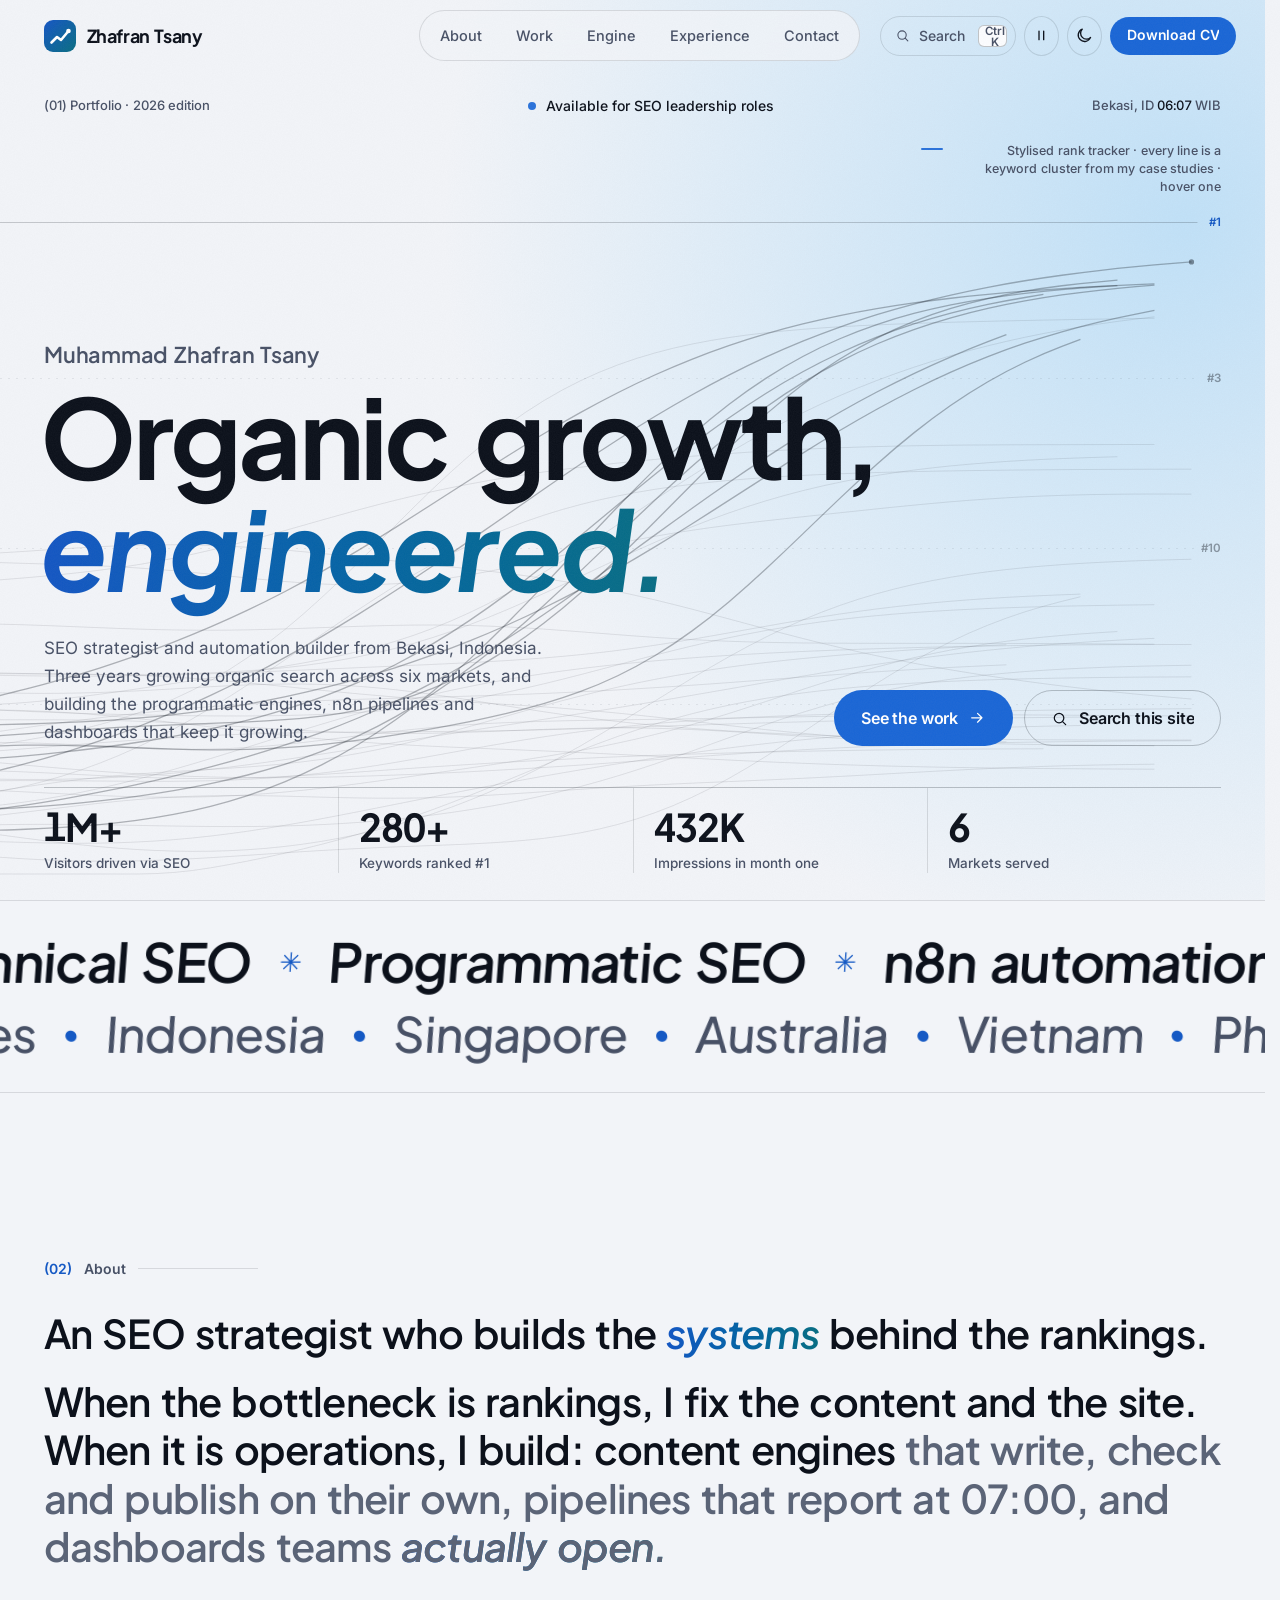
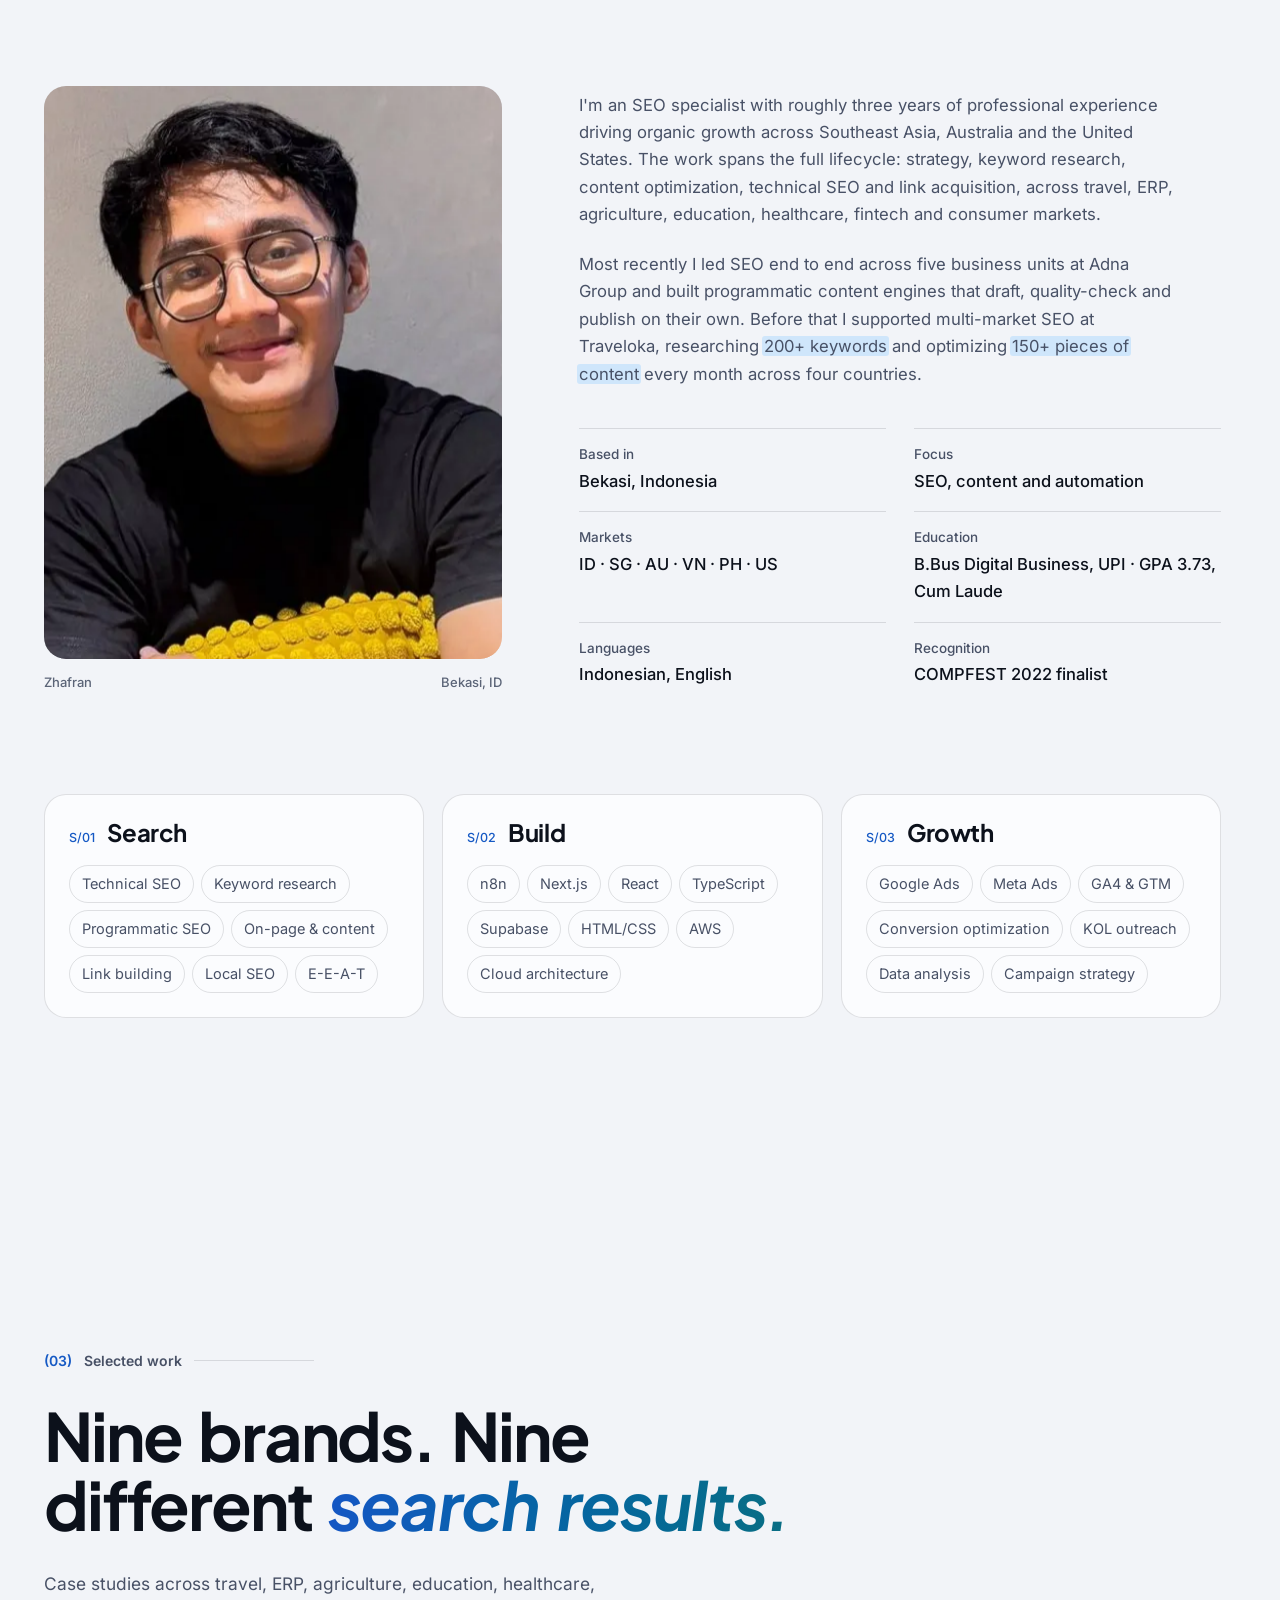
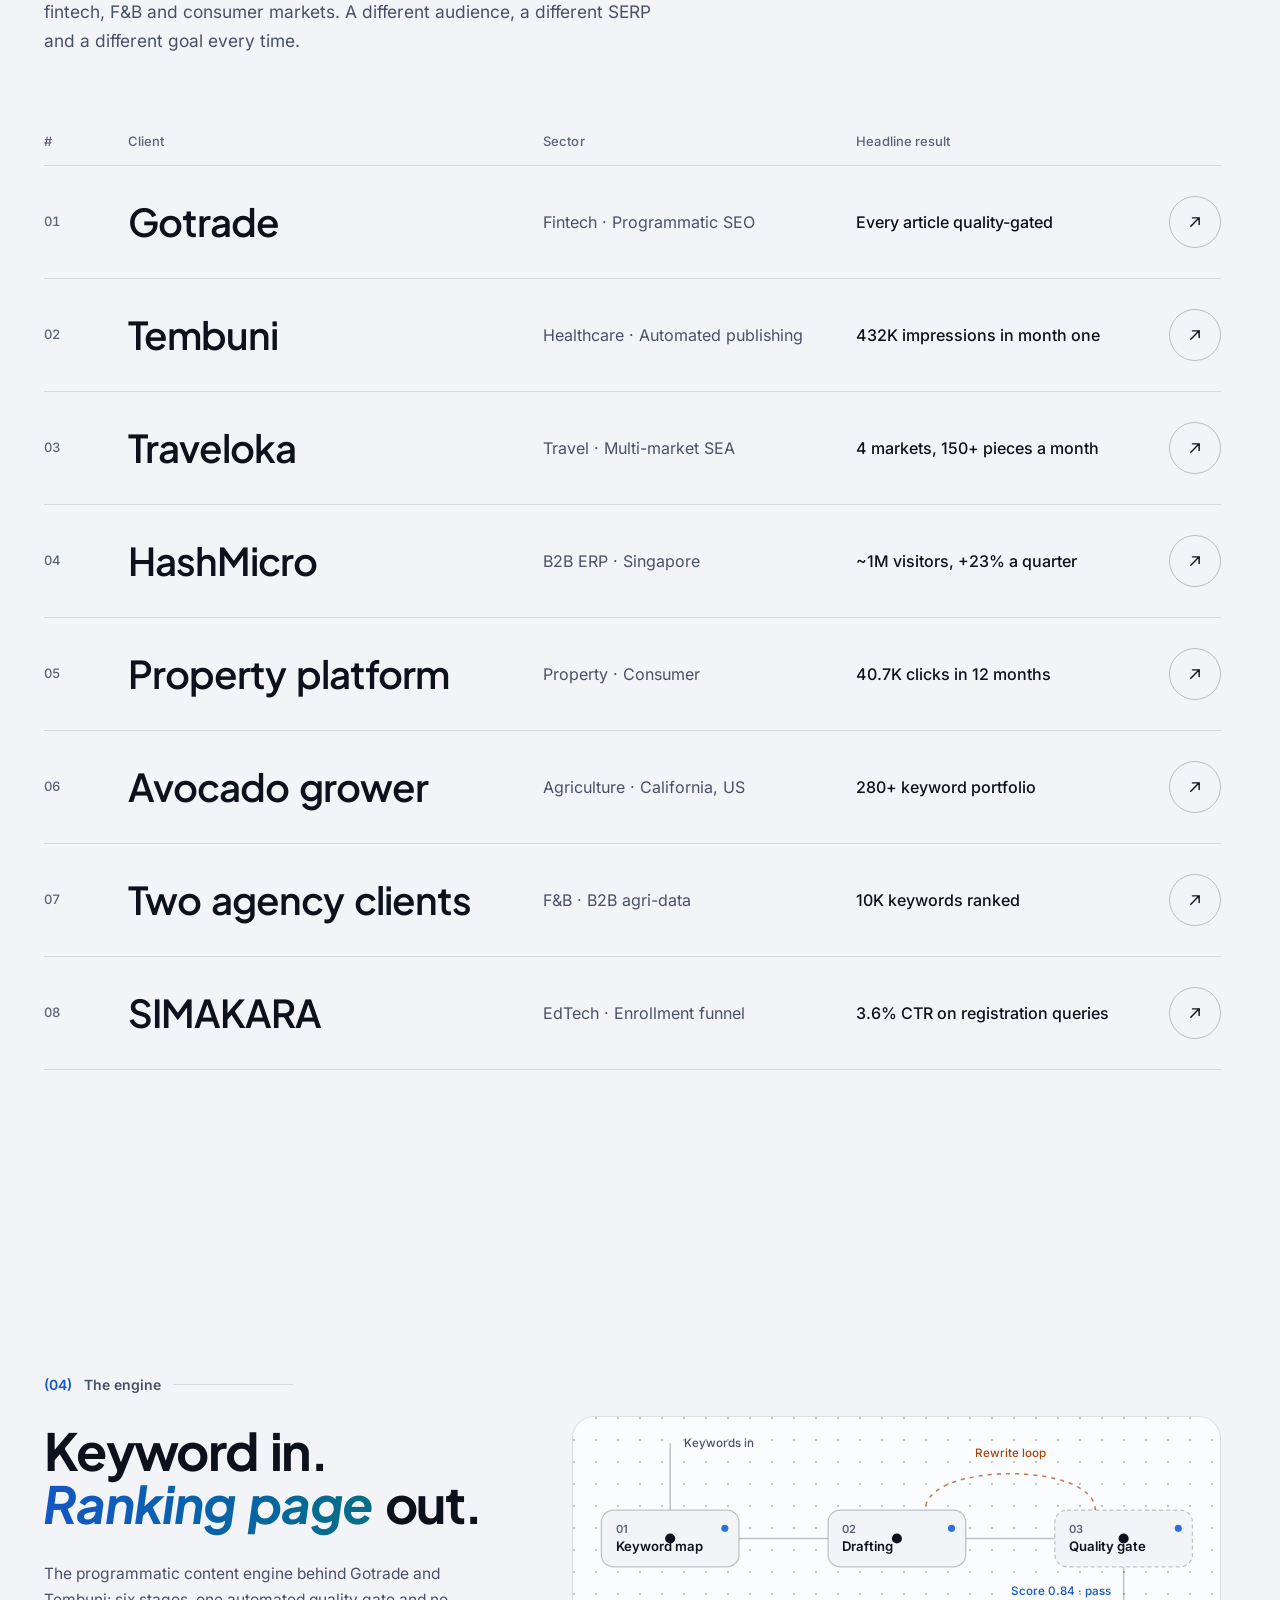
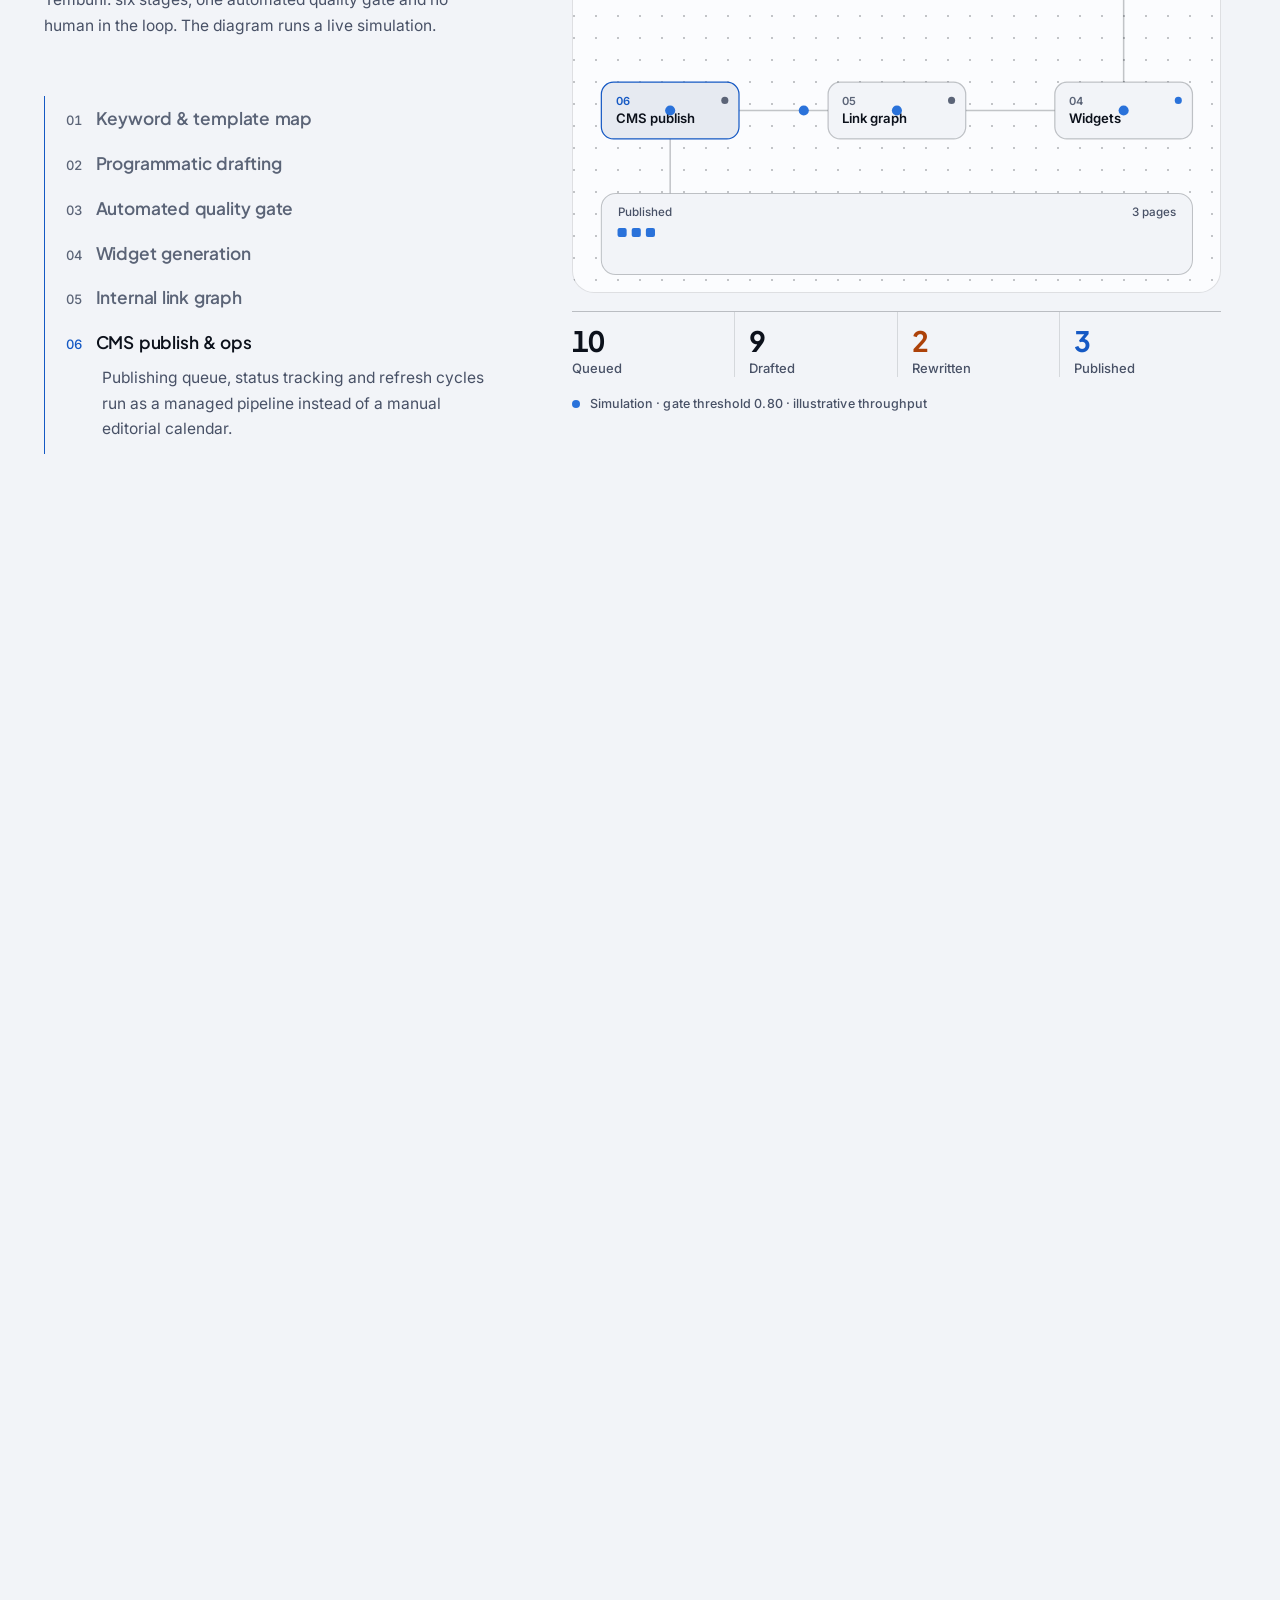
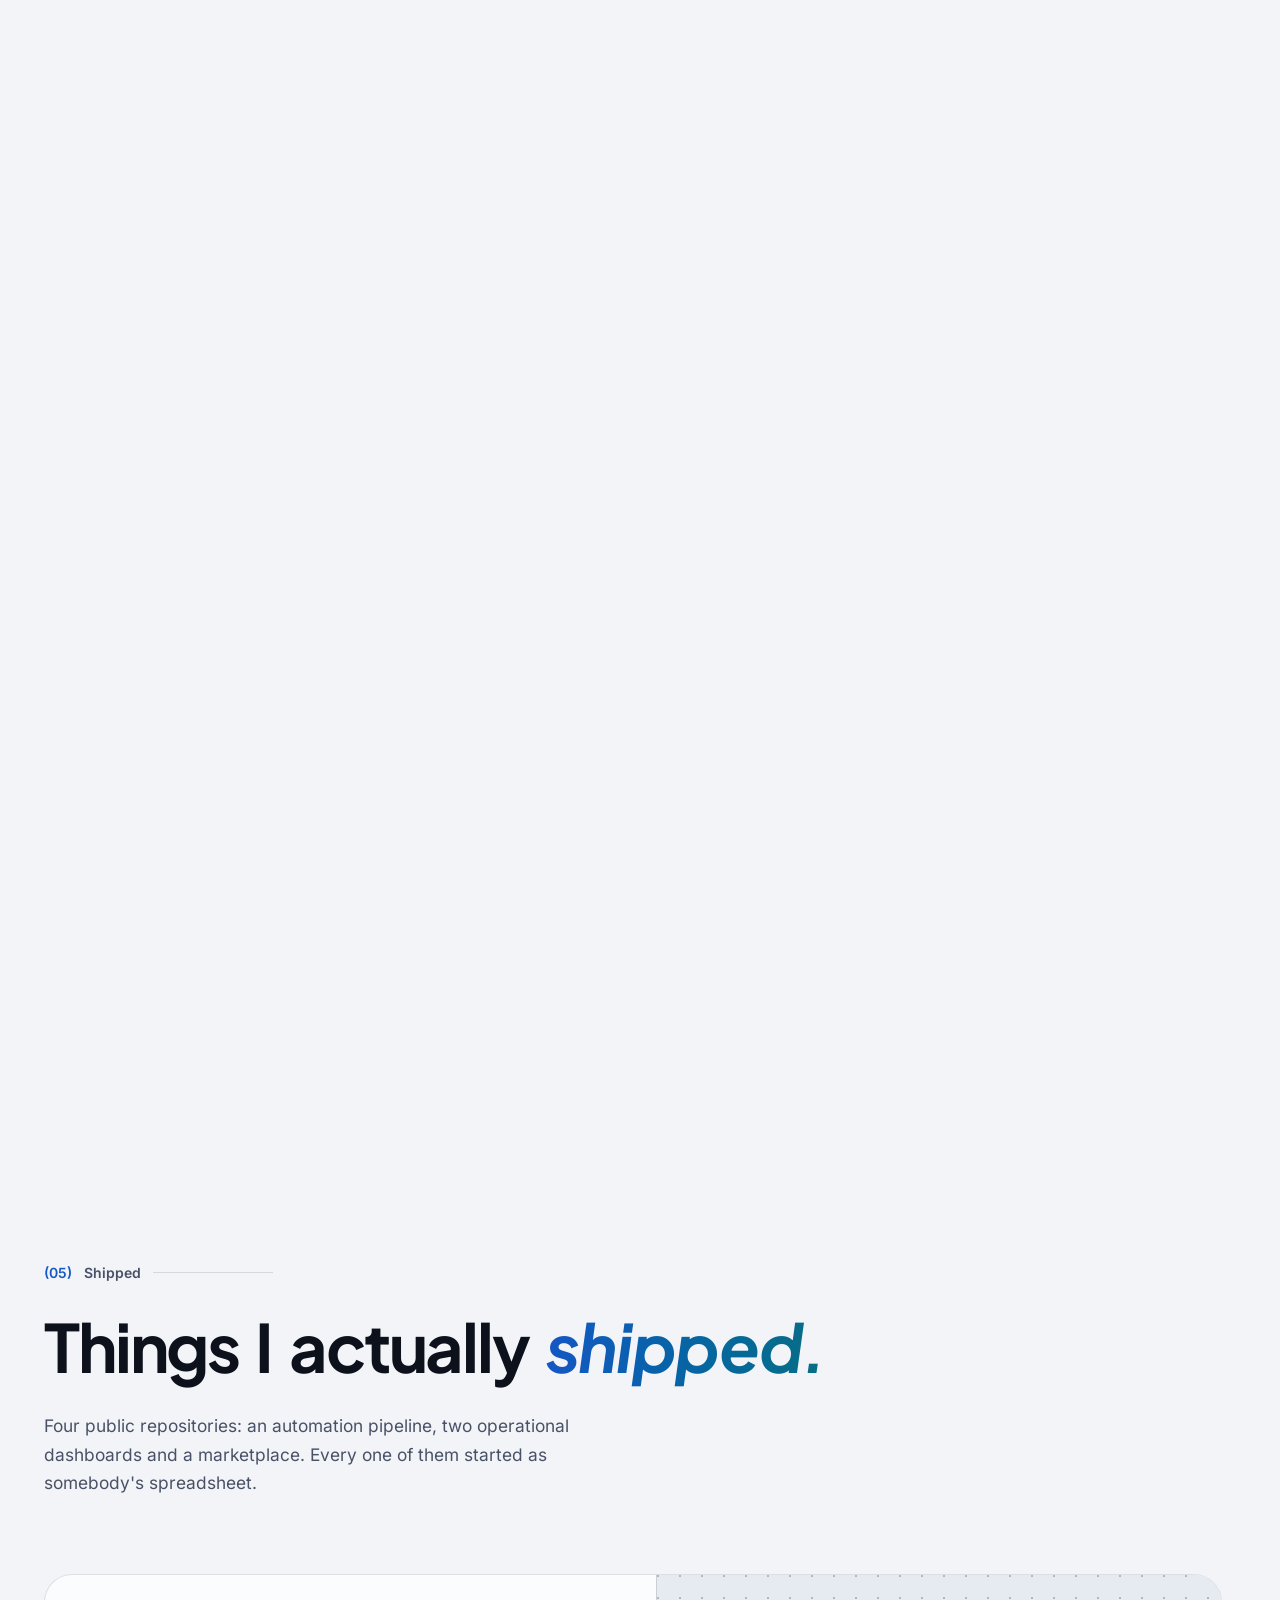
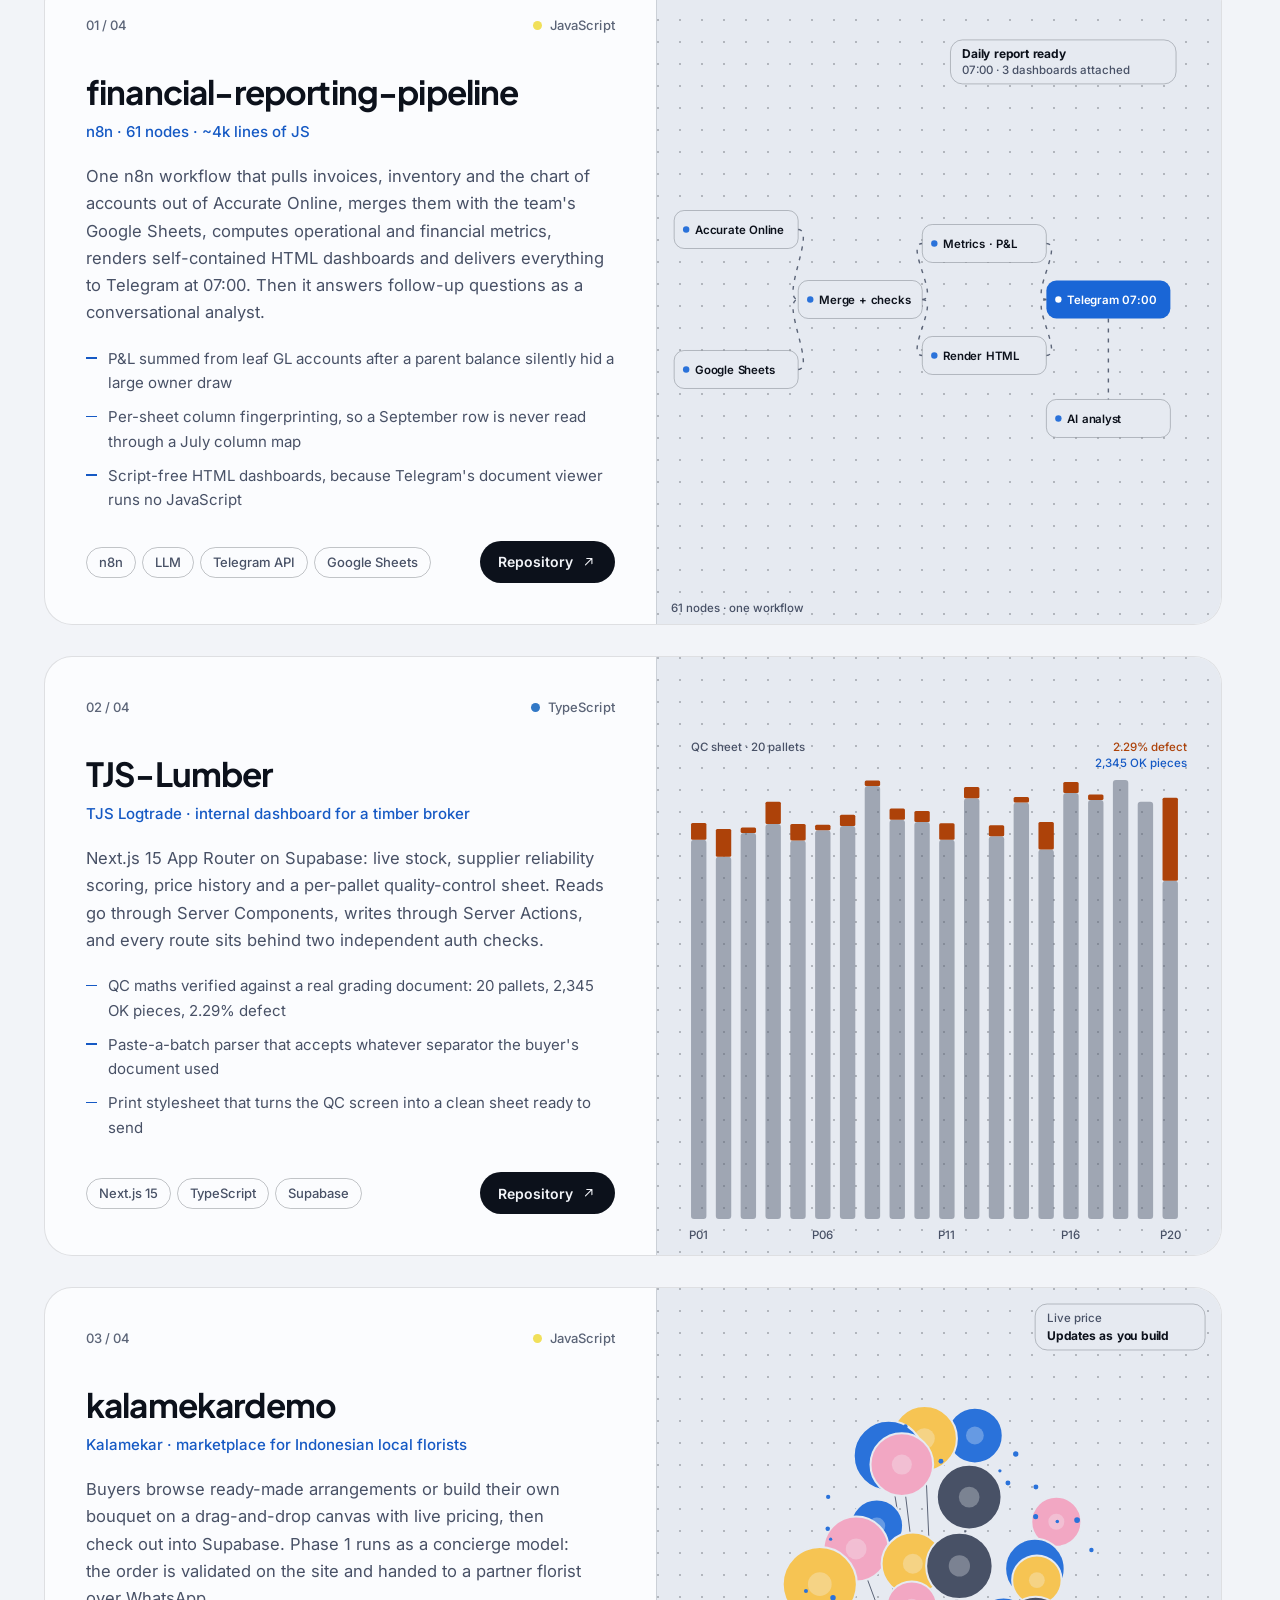
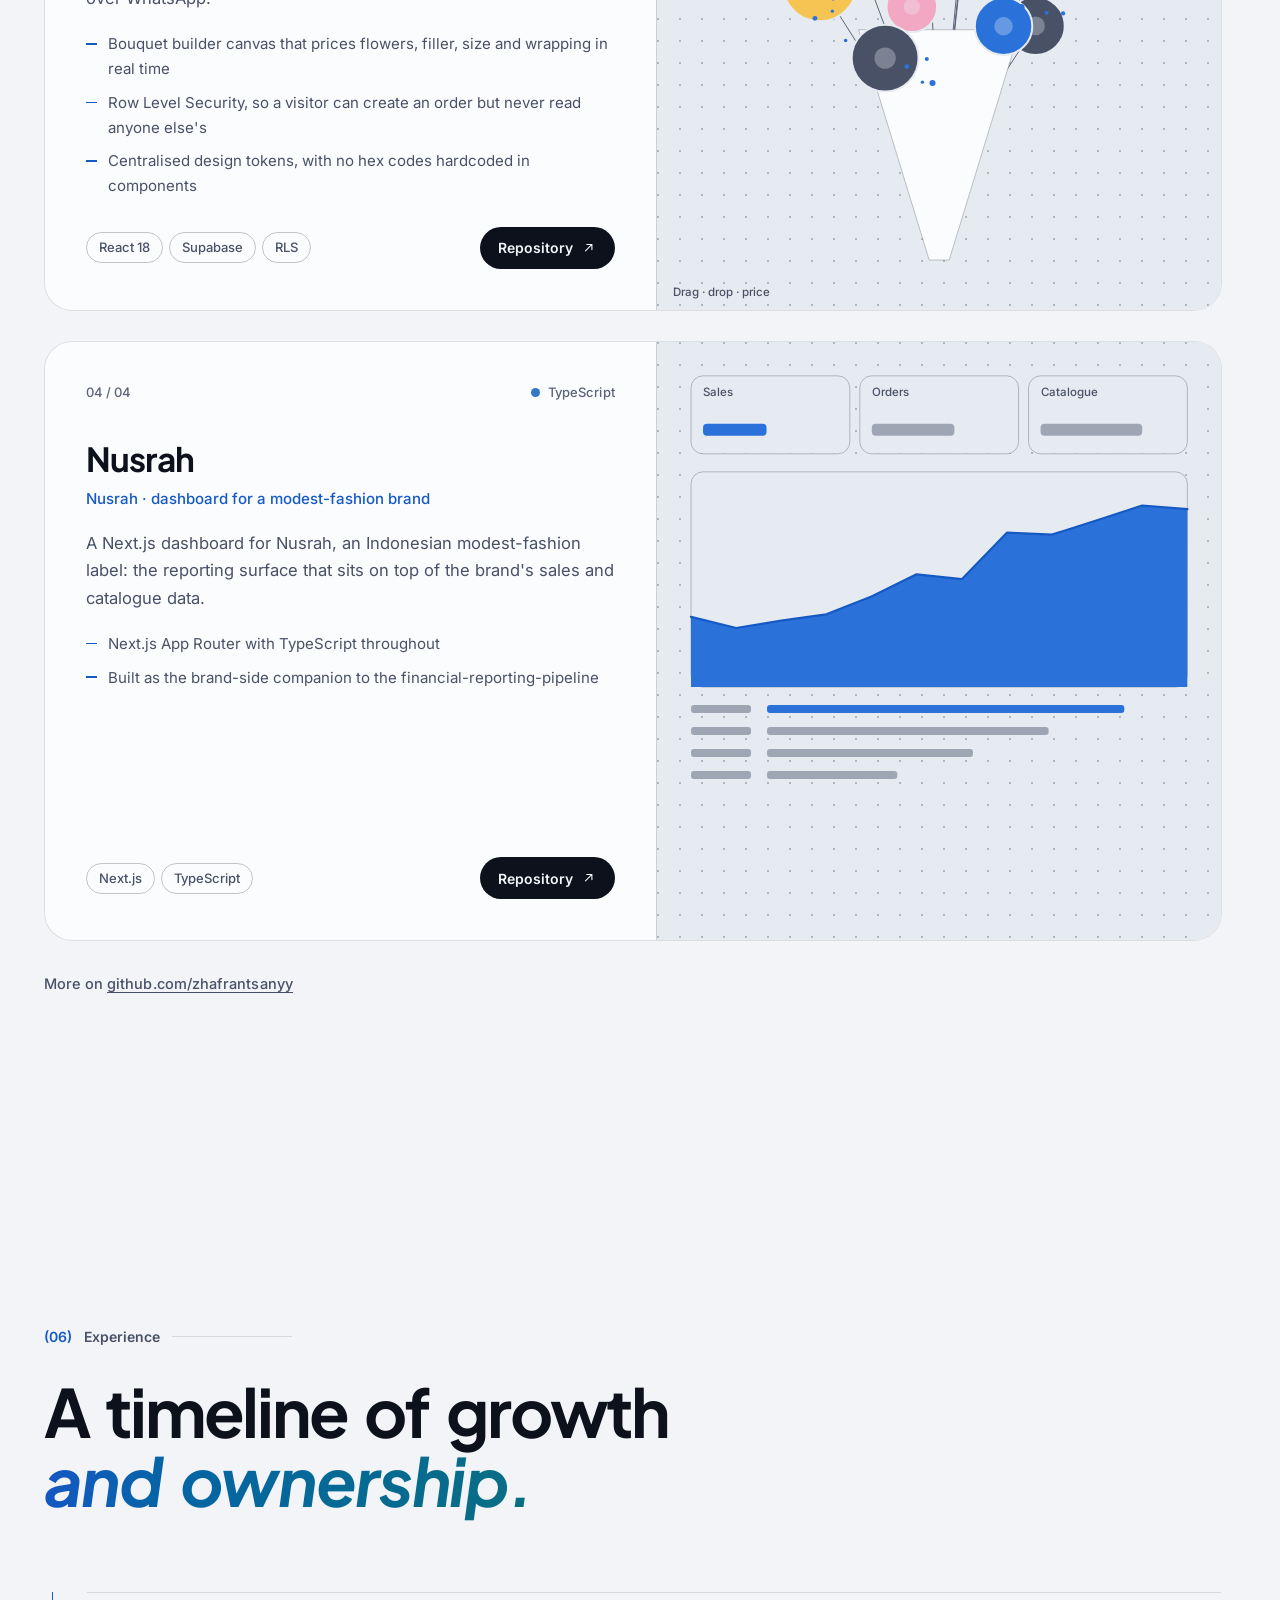
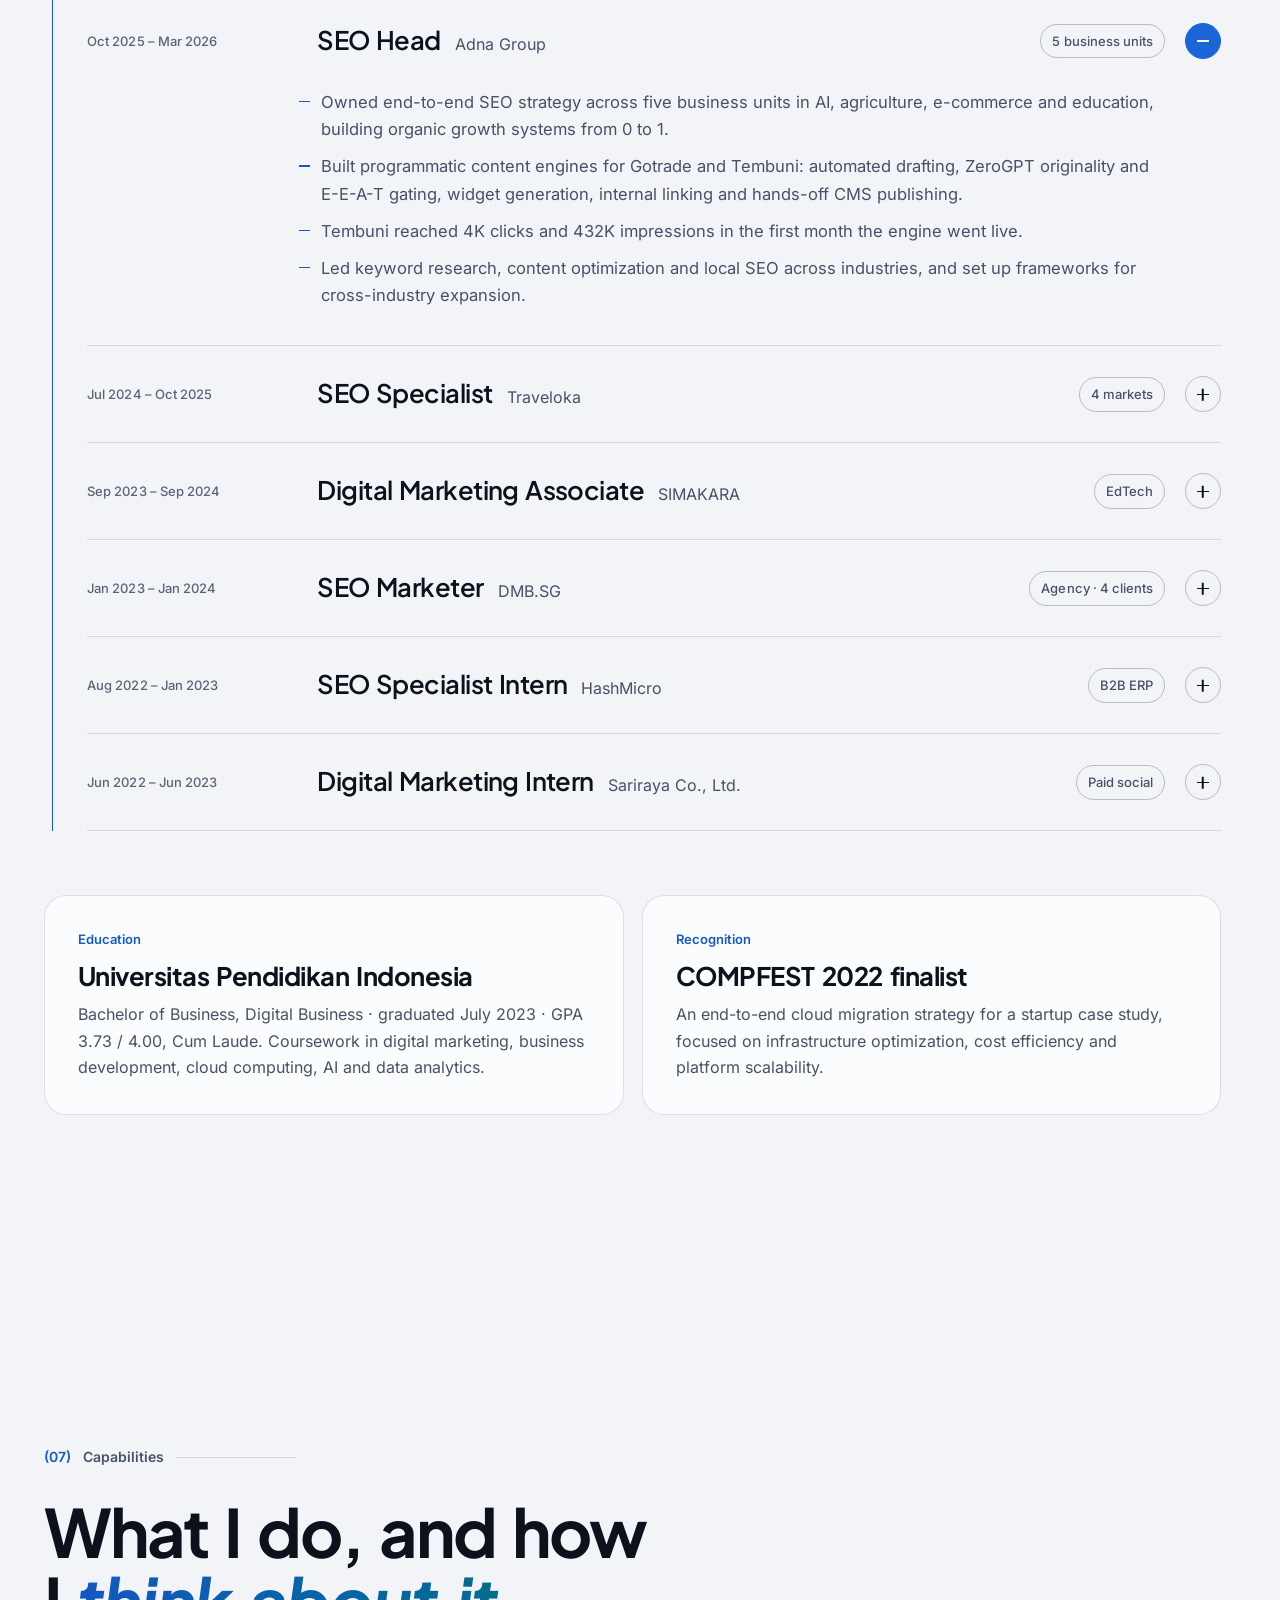
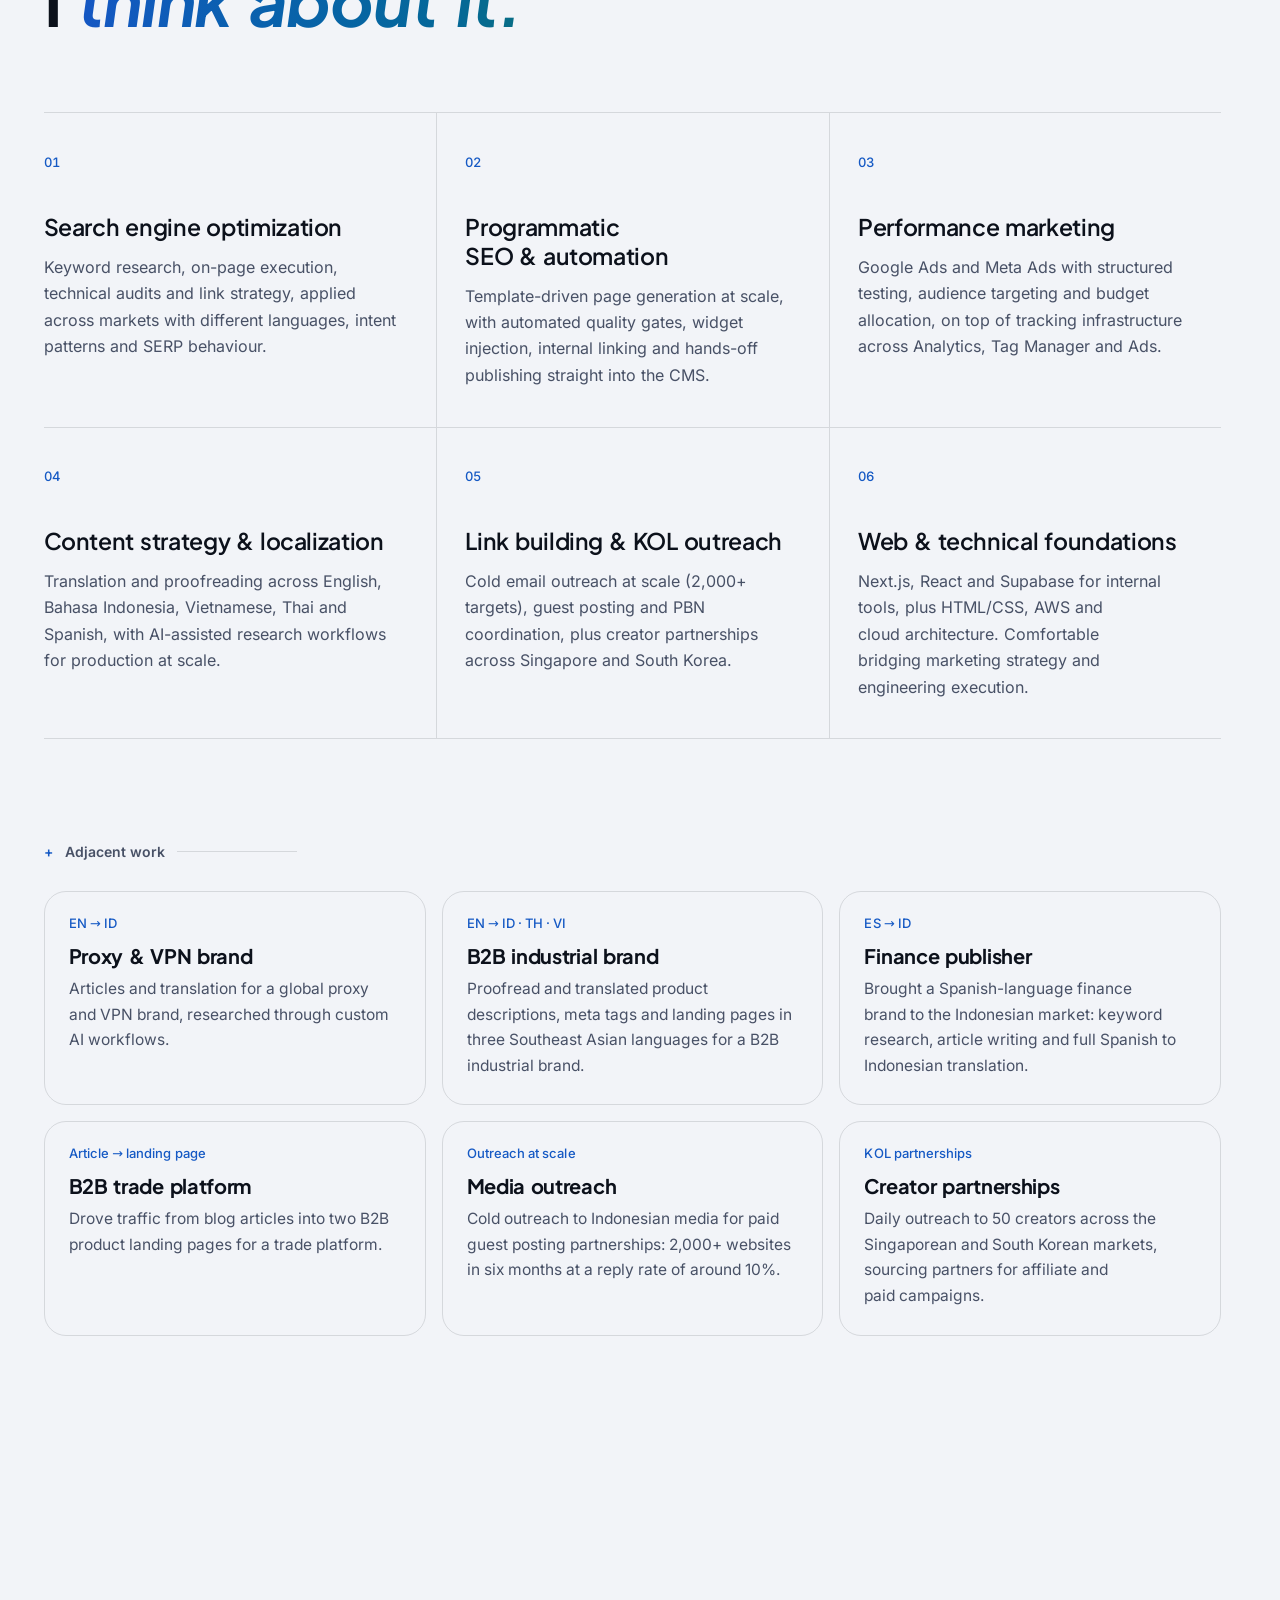
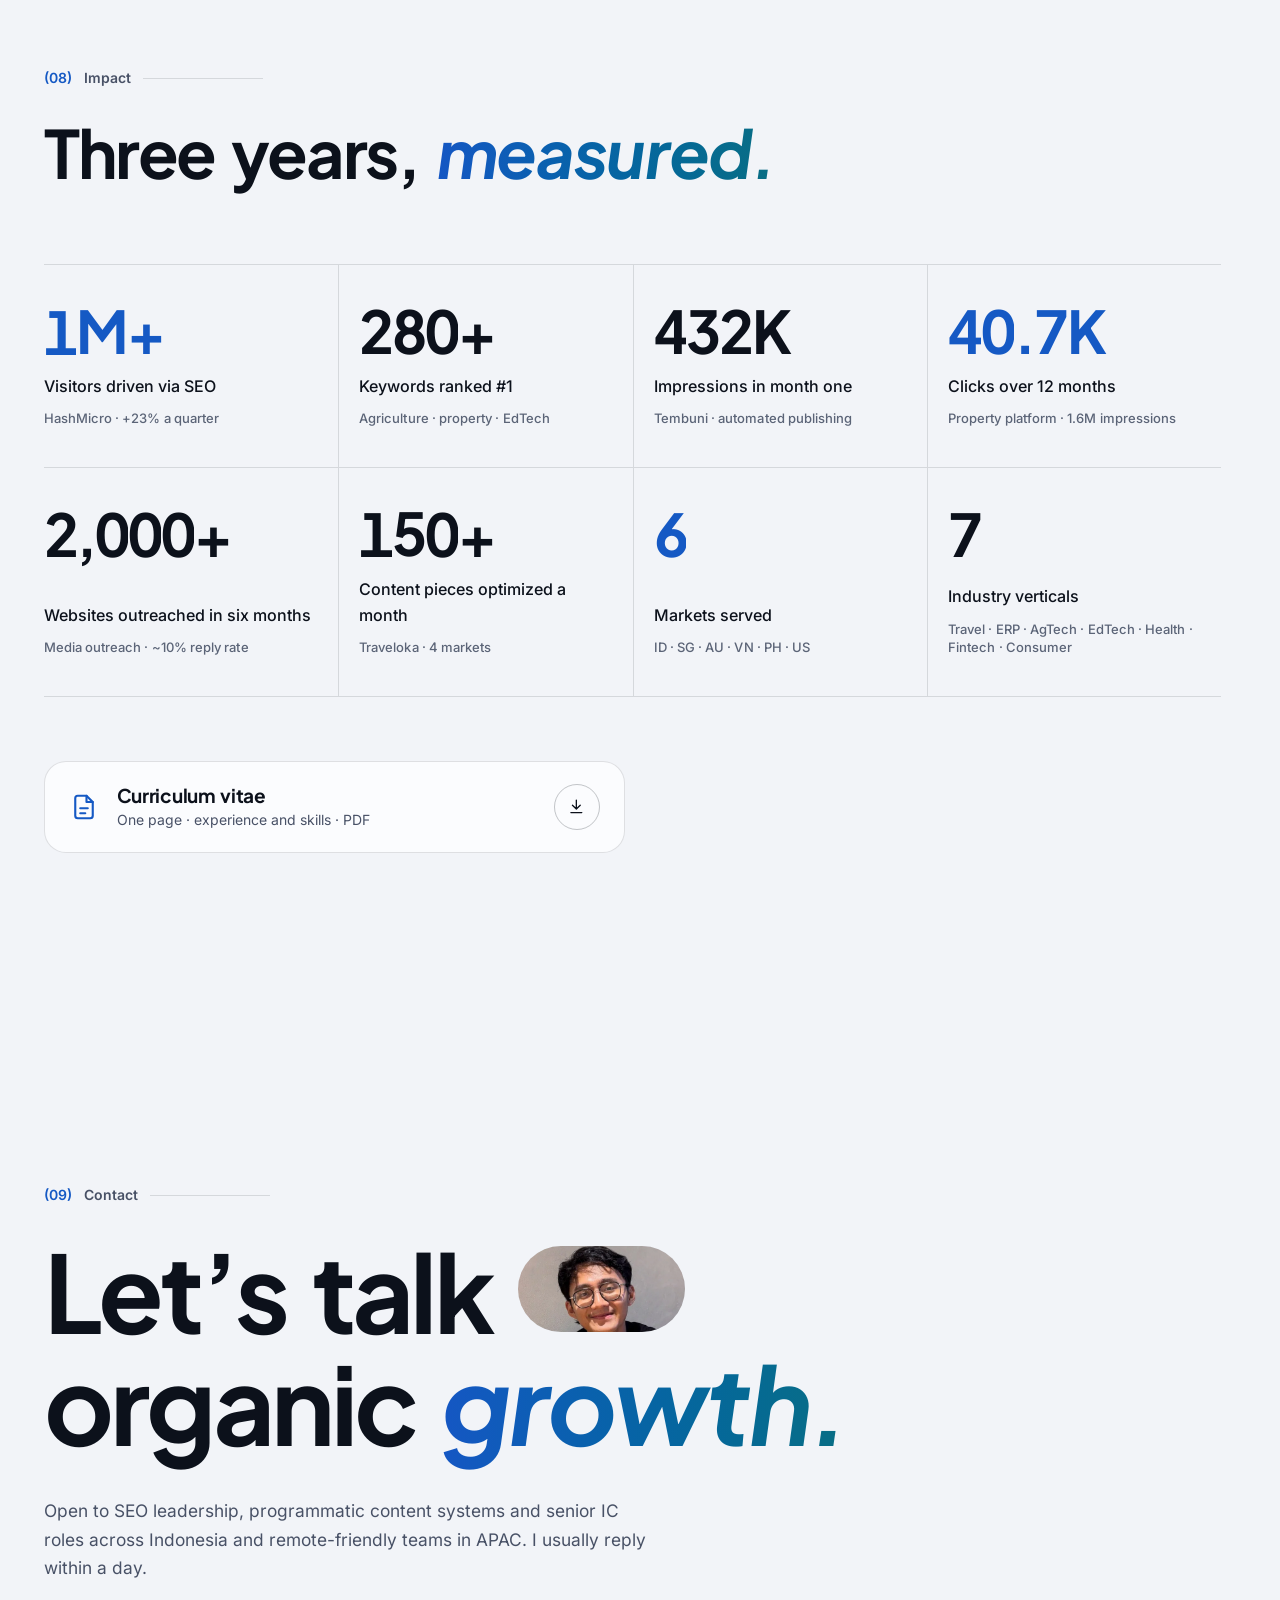
==== commit 197c656c: "Switch to Plus Jakarta Sans and Inter for readability Headings and accent words move from Bricolage " ====
--- a/index.html
+++ b/index.html
@@ -29,9 +29,9 @@
 <link rel="manifest" href="site.webmanifest">
 <link rel="me" href="https://github.com/zhafrantsanyy">
 <link rel="me" href="https://www.linkedin.com/in/zhafran-tsany">
-<link rel="preload" href="assets/fonts/bricolage-grotesque-latin-opsz-normal.woff2" as="font" type="font/woff2" crossorigin>
+<link rel="preload" href="assets/fonts/plus-jakarta-sans-latin-wght-normal.woff2" as="font" type="font/woff2" crossorigin>
+<link rel="preload" href="assets/fonts/plus-jakarta-sans-latin-wght-italic.woff2" as="font" type="font/woff2" crossorigin>
 <link rel="preload" href="assets/fonts/inter-latin-wght-normal.woff2" as="font" type="font/woff2" crossorigin>
-<link rel="preload" href="assets/fonts/instrument-serif-latin-400-italic.woff2" as="font" type="font/woff2" crossorigin>
 <link rel="stylesheet" href="assets/css/style.css">
 <script>
 /* Runs before first paint: theme, motion preference and the js flag. */
@@ -160,7 +160,7 @@
       <button class="tool" type="button" data-motion-toggle aria-pressed="false"><svg class="i i-pause"><use href="#i-pause"/></svg><svg class="i i-play"><use href="#i-play"/></svg><span>Motion</span></button>
     </div>
     <a class="btn btn-solid" href="assets/docs/Muhammad-Zhafran-Tsany-CV.pdf" download>Download CV <svg class="i"><use href="#i-down"/></svg></a>
-    <p class="mono">zhafrantsanyy@gmail.com</p>
+    <p class="meta">zhafrantsanyy@gmail.com</p>
   </div>
 </div>
 
@@ -173,9 +173,9 @@
 
   <div class="wrap hero-in">
     <div class="hero-meta" data-intro="1">
-      <span class="mono">(01) Portfolio · 2026 edition</span>
+      <span class="meta">(01) Portfolio · 2026 edition</span>
       <span class="status"><i class="pulse"></i>Available for SEO leadership roles</span>
-      <span class="mono hero-clock">Bekasi, ID <time data-clock>07:00</time> WIB</span>
+      <span class="meta hero-clock">Bekasi, ID <time data-clock>07:00</time> WIB</span>
     </div>
 
     <h1 class="hero-title" id="heroTitle">
@@ -198,7 +198,7 @@
       <div><dt>Markets served</dt><dd><span class="odo" data-odo>6</span></dd></div>
     </dl>
   </div>
-  <p class="hero-legend mono" aria-hidden="true"><span class="legend-line"></span>Stylised rank tracker · every line is a keyword cluster from my case studies · hover one</p>
+  <p class="hero-legend meta" aria-hidden="true"><span class="legend-line"></span>Stylised rank tracker · every line is a keyword cluster from my case studies · hover one</p>
 </section>
 
 <!-- ============================ MARQUEE ============================ -->
@@ -232,7 +232,7 @@
             <img src="assets/img/zhafran-portrait.jpg" alt="Portrait of Muhammad Zhafran Tsany, smiling, in a black t-shirt" width="528" height="660" decoding="async" fetchpriority="low" data-parallax>
           </picture>
         </div>
-        <figcaption class="mono"><span>Zhafran</span><span>Bekasi, ID</span></figcaption>
+        <figcaption class="meta"><span>Zhafran</span><span>Bekasi, ID</span></figcaption>
       </figure>
 
       <div class="about-copy">
@@ -251,15 +251,15 @@
 
     <div class="skills" data-stagger>
       <div class="skill">
-        <h3><span class="mono">S/01</span>Search</h3>
+        <h3><span class="meta">S/01</span>Search</h3>
         <ul><li>Technical SEO</li><li>Keyword research</li><li>Programmatic SEO</li><li>On-page &amp; content</li><li>Link building</li><li>Local SEO</li><li>E-E-A-T</li></ul>
       </div>
       <div class="skill">
-        <h3><span class="mono">S/02</span>Build</h3>
+        <h3><span class="meta">S/02</span>Build</h3>
         <ul><li>n8n</li><li>Next.js</li><li>React</li><li>TypeScript</li><li>Supabase</li><li>HTML/CSS</li><li>AWS</li><li>Cloud architecture</li></ul>
       </div>
       <div class="skill">
-        <h3><span class="mono">S/03</span>Growth</h3>
+        <h3><span class="meta">S/03</span>Growth</h3>
         <ul><li>Google Ads</li><li>Meta Ads</li><li>GA4 &amp; GTM</li><li>Conversion optimization</li><li>KOL outreach</li><li>Data analysis</li><li>Campaign strategy</li></ul>
       </div>
     </div>
@@ -275,19 +275,19 @@
       <p class="sec-lead" data-reveal>Case studies across travel, ERP, agriculture, education, healthcare, fintech, F&amp;B and consumer markets. A different audience, a different SERP and a different goal every time.</p>
     </div>
 
-    <div class="cases-head mono" aria-hidden="true"><span>#</span><span>Client</span><span>Sector</span><span>Headline result</span></div>
+    <div class="cases-head meta" aria-hidden="true"><span>#</span><span>Client</span><span>Sector</span><span>Headline result</span></div>
     <ol class="cases" id="cases">
 
       <li class="case" id="case-gotrade" data-case="gotrade">
         <button class="case-row" type="button" aria-haspopup="dialog">
-          <span class="case-idx mono">01</span>
+          <span class="case-idx meta">01</span>
           <span class="case-name">Gotrade</span>
           <span class="case-sector">Fintech · Programmatic SEO</span>
           <span class="case-metric">Every article quality-gated</span>
           <span class="case-go" aria-hidden="true"><svg class="i"><use href="#i-out"/></svg></span>
         </button>
         <article class="case-body">
-          <p class="case-tags mono">Financial trading · Programmatic SEO · Global</p>
+          <p class="case-tags meta">Financial trading · Programmatic SEO · Global</p>
           <h3 class="case-title">Gotrade</h3>
           <blockquote class="case-quote"><p>Programmatic content only scales when the quality control is programmatic too. Every article passes the same gate before it ships.</p></blockquote>
           <div class="case-visual" data-visual="gotrade"></div>
@@ -305,14 +305,14 @@
 
       <li class="case" id="case-tembuni" data-case="tembuni">
         <button class="case-row" type="button" aria-haspopup="dialog">
-          <span class="case-idx mono">02</span>
+          <span class="case-idx meta">02</span>
           <span class="case-name">Tembuni</span>
           <span class="case-sector">Healthcare · Automated publishing</span>
           <span class="case-metric">432K impressions in month one</span>
           <span class="case-go" aria-hidden="true"><svg class="i"><use href="#i-out"/></svg></span>
         </button>
         <article class="case-body">
-          <p class="case-tags mono">Healthcare · Maternity care · Indonesia</p>
+          <p class="case-tags meta">Healthcare · Maternity care · Indonesia</p>
           <h3 class="case-title">Tembuni</h3>
           <blockquote class="case-quote"><p>Keyword to published article with no one in the loop, and 432K impressions in the first month the engine was live.</p></blockquote>
           <div class="case-visual" data-visual="tembuni"></div>
@@ -330,14 +330,14 @@
 
       <li class="case" id="case-traveloka" data-case="traveloka">
         <button class="case-row" type="button" aria-haspopup="dialog">
-          <span class="case-idx mono">03</span>
+          <span class="case-idx meta">03</span>
           <span class="case-name">Traveloka</span>
           <span class="case-sector">Travel · Multi-market SEA</span>
           <span class="case-metric">4 markets, 150+ pieces a month</span>
           <span class="case-go" aria-hidden="true"><svg class="i"><use href="#i-out"/></svg></span>
         </button>
         <article class="case-body">
-          <p class="case-tags mono">Travel · Southeast Asia &amp; Australia</p>
+          <p class="case-tags meta">Travel · Southeast Asia &amp; Australia</p>
           <h3 class="case-title">Traveloka</h3>
           <blockquote class="case-quote"><p>Scaling localized search across four markets, where every keyword sits at the intersection of language, culture and travel intent.</p></blockquote>
           <div class="case-visual" data-visual="traveloka"></div>
@@ -355,14 +355,14 @@
 
       <li class="case" id="case-hashmicro" data-case="hashmicro">
         <button class="case-row" type="button" aria-haspopup="dialog">
-          <span class="case-idx mono">04</span>
+          <span class="case-idx meta">04</span>
           <span class="case-name">HashMicro</span>
           <span class="case-sector">B2B ERP · Singapore</span>
           <span class="case-metric">~1M visitors, +23% a quarter</span>
           <span class="case-go" aria-hidden="true"><svg class="i"><use href="#i-out"/></svg></span>
         </button>
         <article class="case-body">
-          <p class="case-tags mono">ERP · B2B software · Singapore</p>
+          <p class="case-tags meta">ERP · B2B software · Singapore</p>
           <h3 class="case-title">HashMicro</h3>
           <blockquote class="case-quote"><p>A 23% quarterly traffic lift, compounded across a year, was my first lesson in what consistent SEO discipline actually produces.</p></blockquote>
           <div class="case-visual" data-visual="hashmicro"></div>
@@ -380,14 +380,14 @@
 
       <li class="case" id="case-property" data-case="property">
         <button class="case-row" type="button" aria-haspopup="dialog">
-          <span class="case-idx mono">05</span>
+          <span class="case-idx meta">05</span>
           <span class="case-name">Property platform</span>
           <span class="case-sector">Property · Consumer</span>
           <span class="case-metric">40.7K clicks in 12 months</span>
           <span class="case-go" aria-hidden="true"><svg class="i"><use href="#i-out"/></svg></span>
         </button>
         <article class="case-body">
-          <p class="case-tags mono">Property · Consumer · Indonesia · Client name withheld</p>
+          <p class="case-tags meta">Property · Consumer · Indonesia · Client name withheld</p>
           <h3 class="case-title">Property platform</h3>
           <blockquote class="case-quote"><p>From a quiet start to a steady curve: a year of compounding visibility in a competitive Indonesian property niche.</p></blockquote>
           <div class="case-visual" data-visual="property"></div>
@@ -405,14 +405,14 @@
 
       <li class="case" id="case-agriculture" data-case="agriculture">
         <button class="case-row" type="button" aria-haspopup="dialog">
-          <span class="case-idx mono">06</span>
+          <span class="case-idx meta">06</span>
           <span class="case-name">Avocado grower</span>
           <span class="case-sector">Agriculture · California, US</span>
           <span class="case-metric">280+ keyword portfolio</span>
           <span class="case-go" aria-hidden="true"><svg class="i"><use href="#i-out"/></svg></span>
         </button>
         <article class="case-body">
-          <p class="case-tags mono">Agriculture · Avocado · California, USA · Client name withheld</p>
+          <p class="case-tags meta">Agriculture · Avocado · California, USA · Client name withheld</p>
           <h3 class="case-title">Avocado grower</h3>
           <blockquote class="case-quote"><p>A niche US agriculture brand competing on hyperlocal and varietal long-tail, where #1 rankings come from precise intent matching, not volume bets.</p></blockquote>
           <div class="case-visual" data-visual="agriculture"></div>
@@ -430,14 +430,14 @@
 
       <li class="case" id="case-agency" data-case="agency">
         <button class="case-row" type="button" aria-haspopup="dialog">
-          <span class="case-idx mono">07</span>
+          <span class="case-idx meta">07</span>
           <span class="case-name">Two agency clients</span>
           <span class="case-sector">F&amp;B · B2B agri-data</span>
           <span class="case-metric">10K keywords ranked</span>
           <span class="case-go" aria-hidden="true"><svg class="i"><use href="#i-out"/></svg></span>
         </button>
         <article class="case-body">
-          <p class="case-tags mono">F&amp;B · B2B agri-data · Agency engagement · Client names withheld</p>
+          <p class="case-tags meta">F&amp;B · B2B agri-data · Agency engagement · Client names withheld</p>
           <h3 class="case-title">Two agency clients</h3>
           <blockquote class="case-quote"><p>Two clients, two very different audiences. The discipline is in adapting the same SEO craft to the SERP at hand.</p></blockquote>
           <div class="case-visual" data-visual="agency"></div>
@@ -456,14 +456,14 @@
 
       <li class="case" id="case-simakara" data-case="simakara">
         <button class="case-row" type="button" aria-haspopup="dialog">
-          <span class="case-idx mono">08</span>
+          <span class="case-idx meta">08</span>
           <span class="case-name">SIMAKARA</span>
           <span class="case-sector">EdTech · Enrollment funnel</span>
           <span class="case-metric">3.6% CTR on registration queries</span>
           <span class="case-go" aria-hidden="true"><svg class="i"><use href="#i-out"/></svg></span>
         </button>
         <article class="case-body">
-          <p class="case-tags mono">Education technology · Indonesia</p>
+          <p class="case-tags meta">Education technology · Indonesia</p>
           <h3 class="case-title">SIMAKARA</h3>
           <blockquote class="case-quote"><p>When the search query is also the enrollment funnel, every #1 ranking on a registration term is a measurable step closer to a student.</p></blockquote>
           <div class="case-visual" data-visual="simakara"></div>
@@ -484,7 +484,7 @@
   <!-- Floating hover preview (desktop) -->
   <div class="pv" id="pv" aria-hidden="true">
     <div class="pv-window"><div class="pv-reel" id="pvReel"></div></div>
-    <span class="pv-cta mono">Open case <svg class="i"><use href="#i-out"/></svg></span>
+    <span class="pv-cta meta">Open case <svg class="i"><use href="#i-out"/></svg></span>
   </div>
 </section>
 
@@ -495,18 +495,18 @@
       <div class="wrap engine-in">
         <div class="engine-head">
           <p class="sec-label" data-reveal><span>(04)</span>The engine</p>
-          <h2 class="sec-title" id="engineTitle" data-split>Keyword in. <em>Ranking page</em> out.</h2>
+          <h2 class="sec-title" id="engineTitle" data-split>Keyword in.<br> <em>Ranking page</em> out.</h2>
           <p class="sec-lead" data-reveal>The programmatic content engine behind Gotrade and Tembuni: six stages, one automated quality gate and no human in the loop. The diagram runs a live simulation.</p>
         </div>
 
         <div class="engine-body">
           <ol class="steps" id="steps">
-            <li class="step is-active"><button type="button" data-step="0"><span class="step-n mono">01</span><span class="step-t">Keyword &amp; template map</span></button><div class="step-d"><p>Instrument, market and strategy clusters mapped to page templates. Thousands of target queries resolved into a finite set of layouts.</p></div></li>
-            <li class="step"><button type="button" data-step="1"><span class="step-n mono">02</span><span class="step-t">Programmatic drafting</span></button><div class="step-d"><p>Structured briefs generate a draft per keyword, with data, definitions and disclosures pulled from a controlled source layer.</p></div></li>
-            <li class="step"><button type="button" data-step="2"><span class="step-n mono">03</span><span class="step-t">Automated quality gate</span></button><div class="step-d"><p>Every draft is scored against a ZeroGPT originality benchmark and an automated <span class="nw">E-E-A-T</span> checker. Anything under threshold goes back for a rewrite.</p></div></li>
-            <li class="step"><button type="button" data-step="3"><span class="step-n mono">04</span><span class="step-t">Widget generation</span></button><div class="step-d"><p>Instrument cards, price tables and comparison blocks are built and injected into each page automatically.</p></div></li>
-            <li class="step"><button type="button" data-step="4"><span class="step-n mono">05</span><span class="step-t">Internal link graph</span></button><div class="step-d"><p>Contextual links are mapped across the cluster at write time, so every new page strengthens the ones already published.</p></div></li>
-            <li class="step"><button type="button" data-step="5"><span class="step-n mono">06</span><span class="step-t">CMS publish &amp; ops</span></button><div class="step-d"><p>Publishing queue, status tracking and refresh cycles run as a managed pipeline instead of a manual editorial calendar.</p></div></li>
+            <li class="step is-active"><button type="button" data-step="0"><span class="step-n meta">01</span><span class="step-t">Keyword &amp; template map</span></button><div class="step-d"><p>Instrument, market and strategy clusters mapped to page templates. Thousands of target queries resolved into a finite set of layouts.</p></div></li>
+            <li class="step"><button type="button" data-step="1"><span class="step-n meta">02</span><span class="step-t">Programmatic drafting</span></button><div class="step-d"><p>Structured briefs generate a draft per keyword, with data, definitions and disclosures pulled from a controlled source layer.</p></div></li>
+            <li class="step"><button type="button" data-step="2"><span class="step-n meta">03</span><span class="step-t">Automated quality gate</span></button><div class="step-d"><p>Every draft is scored against a ZeroGPT originality benchmark and an automated <span class="nw">E-E-A-T</span> checker. Anything under threshold goes back for a rewrite.</p></div></li>
+            <li class="step"><button type="button" data-step="3"><span class="step-n meta">04</span><span class="step-t">Widget generation</span></button><div class="step-d"><p>Instrument cards, price tables and comparison blocks are built and injected into each page automatically.</p></div></li>
+            <li class="step"><button type="button" data-step="4"><span class="step-n meta">05</span><span class="step-t">Internal link graph</span></button><div class="step-d"><p>Contextual links are mapped across the cluster at write time, so every new page strengthens the ones already published.</p></div></li>
+            <li class="step"><button type="button" data-step="5"><span class="step-n meta">06</span><span class="step-t">CMS publish &amp; ops</span></button><div class="step-d"><p>Publishing queue, status tracking and refresh cycles run as a managed pipeline instead of a manual editorial calendar.</p></div></li>
           </ol>
 
           <div class="engine-viz">
@@ -517,7 +517,7 @@
               <div><dt>Rewritten</dt><dd data-es="r">0</dd></div>
               <div><dt>Published</dt><dd data-es="p">0</dd></div>
             </dl>
-            <p class="engine-note mono"><i class="pulse"></i>Simulation · gate threshold 0.80 · illustrative throughput</p>
+            <p class="engine-note meta"><i class="pulse"></i>Simulation · gate threshold 0.80 · illustrative throughput</p>
           </div>
         </div>
       </div>
@@ -538,7 +538,7 @@
       <article class="card">
         <div class="card-in">
           <div class="card-copy">
-            <header class="card-top mono"><span>01 / 04</span><span class="lang"><i style="--c:#f1e05a"></i>JavaScript</span></header>
+            <header class="card-top meta"><span>01 / 04</span><span class="lang"><i style="--c:#f1e05a"></i>JavaScript</span></header>
             <h3 class="card-title">financial-reporting-pipeline</h3>
             <p class="card-sub">n8n · 61 nodes · ~4k lines of JS</p>
             <p class="card-desc">One n8n workflow that pulls invoices, inventory and the chart of accounts out of Accurate Online, merges them with the team's Google Sheets, computes operational and financial metrics, renders self-contained HTML dashboards and delivers everything to Telegram at 07:00. Then it answers follow-up questions as a conversational analyst.</p>
@@ -559,7 +559,7 @@
       <article class="card">
         <div class="card-in">
           <div class="card-copy">
-            <header class="card-top mono"><span>02 / 04</span><span class="lang"><i style="--c:#3178c6"></i>TypeScript</span></header>
+            <header class="card-top meta"><span>02 / 04</span><span class="lang"><i style="--c:#3178c6"></i>TypeScript</span></header>
             <h3 class="card-title">TJS-Lumber</h3>
             <p class="card-sub">TJS Logtrade · internal dashboard for a timber broker</p>
             <p class="card-desc">Next.js 15 App Router on Supabase: live stock, supplier reliability scoring, price history and a per-pallet quality-control sheet. Reads go through Server Components, writes through Server Actions, and every route sits behind two independent auth checks.</p>
@@ -580,7 +580,7 @@
       <article class="card">
         <div class="card-in">
           <div class="card-copy">
-            <header class="card-top mono"><span>03 / 04</span><span class="lang"><i style="--c:#f1e05a"></i>JavaScript</span></header>
+            <header class="card-top meta"><span>03 / 04</span><span class="lang"><i style="--c:#f1e05a"></i>JavaScript</span></header>
             <h3 class="card-title">kalamekardemo</h3>
             <p class="card-sub">Kalamekar · marketplace for Indonesian local florists</p>
             <p class="card-desc">Buyers browse ready-made arrangements or build their own bouquet on a drag-and-drop canvas with live pricing, then check out into Supabase. Phase 1 runs as a concierge model: the order is validated on the site and handed to a partner florist over WhatsApp.</p>
@@ -601,7 +601,7 @@
       <article class="card">
         <div class="card-in">
           <div class="card-copy">
-            <header class="card-top mono"><span>04 / 04</span><span class="lang"><i style="--c:#3178c6"></i>TypeScript</span></header>
+            <header class="card-top meta"><span>04 / 04</span><span class="lang"><i style="--c:#3178c6"></i>TypeScript</span></header>
             <h3 class="card-title">Nusrah</h3>
             <p class="card-sub">Nusrah · dashboard for a modest-fashion brand</p>
             <p class="card-desc">A Next.js dashboard for Nusrah, an Indonesian modest-fashion label: the reporting surface that sits on top of the brand's sales and catalogue data.</p>
@@ -618,7 +618,7 @@
         </div>
       </article>
     </div>
-    <p class="more mono" data-reveal>More on <a class="link" href="https://github.com/zhafrantsanyy" target="_blank" rel="noopener">github.com/zhafrantsanyy</a></p>
+    <p class="more meta" data-reveal>More on <a class="link" href="https://github.com/zhafrantsanyy" target="_blank" rel="noopener">github.com/zhafrantsanyy</a></p>
   </div>
 </section>
 
@@ -635,9 +635,9 @@
       <ol class="roles" id="roles">
         <li class="role is-open" data-reveal>
           <button class="role-head" type="button" aria-expanded="true" aria-controls="role-1">
-            <span class="role-when mono">Oct 2025 – Mar 2026</span>
+            <span class="role-when meta">Oct 2025 – Mar 2026</span>
             <span class="role-what"><strong>SEO Head</strong><span>Adna Group</span></span>
-            <span class="role-tag mono">5 business units</span>
+            <span class="role-tag meta">5 business units</span>
             <span class="role-icon" aria-hidden="true"></span>
           </button>
           <div class="role-body" id="role-1"><div class="role-inner"><ul>
@@ -649,9 +649,9 @@
         </li>
         <li class="role" data-reveal>
           <button class="role-head" type="button" aria-expanded="false" aria-controls="role-2">
-            <span class="role-when mono">Jul 2024 – Oct 2025</span>
+            <span class="role-when meta">Jul 2024 – Oct 2025</span>
             <span class="role-what"><strong>SEO Specialist</strong><span>Traveloka</span></span>
-            <span class="role-tag mono">4 markets</span>
+            <span class="role-tag meta">4 markets</span>
             <span class="role-icon" aria-hidden="true"></span>
           </button>
           <div class="role-body" id="role-2"><div class="role-inner"><ul>
@@ -663,9 +663,9 @@
         </li>
         <li class="role" data-reveal>
           <button class="role-head" type="button" aria-expanded="false" aria-controls="role-3">
-            <span class="role-when mono">Sep 2023 – Sep 2024</span>
+            <span class="role-when meta">Sep 2023 – Sep 2024</span>
             <span class="role-what"><strong>Digital Marketing Associate</strong><span>SIMAKARA</span></span>
-            <span class="role-tag mono">EdTech</span>
+            <span class="role-tag meta">EdTech</span>
             <span class="role-icon" aria-hidden="true"></span>
           </button>
           <div class="role-body" id="role-3"><div class="role-inner"><ul>
@@ -676,9 +676,9 @@
         </li>
         <li class="role" data-reveal>
           <button class="role-head" type="button" aria-expanded="false" aria-controls="role-4">
-            <span class="role-when mono">Jan 2023 – Jan 2024</span>
+            <span class="role-when meta">Jan 2023 – Jan 2024</span>
             <span class="role-what"><strong>SEO Marketer</strong><span>DMB.SG</span></span>
-            <span class="role-tag mono">Agency · 4 clients</span>
+            <span class="role-tag meta">Agency · 4 clients</span>
             <span class="role-icon" aria-hidden="true"></span>
           </button>
           <div class="role-body" id="role-4"><div class="role-inner"><ul>
@@ -689,9 +689,9 @@
         </li>
         <li class="role" data-reveal>
           <button class="role-head" type="button" aria-expanded="false" aria-controls="role-5">
-            <span class="role-when mono">Aug 2022 – Jan 2023</span>
+            <span class="role-when meta">Aug 2022 – Jan 2023</span>
             <span class="role-what"><strong>SEO Specialist Intern</strong><span>HashMicro</span></span>
-            <span class="role-tag mono">B2B ERP</span>
+            <span class="role-tag meta">B2B ERP</span>
             <span class="role-icon" aria-hidden="true"></span>
           </button>
           <div class="role-body" id="role-5"><div class="role-inner"><ul>
@@ -702,9 +702,9 @@
         </li>
         <li class="role" data-reveal>
           <button class="role-head" type="button" aria-expanded="false" aria-controls="role-6">
-            <span class="role-when mono">Jun 2022 – Jun 2023</span>
+            <span class="role-when meta">Jun 2022 – Jun 2023</span>
             <span class="role-what"><strong>Digital Marketing Intern</strong><span>Sariraya Co., Ltd.</span></span>
-            <span class="role-tag mono">Paid social</span>
+            <span class="role-tag meta">Paid social</span>
             <span class="role-icon" aria-hidden="true"></span>
           </button>
           <div class="role-body" id="role-6"><div class="role-inner"><ul>
@@ -717,12 +717,12 @@
 
     <div class="edu" data-stagger>
       <div class="edu-card">
-        <p class="mono">Education</p>
+        <p class="meta">Education</p>
         <h3>Universitas Pendidikan Indonesia</h3>
         <p>Bachelor of Business, Digital Business · graduated July 2023 · GPA 3.73 / 4.00, Cum Laude. Coursework in digital marketing, business development, cloud computing, AI and data analytics.</p>
       </div>
       <div class="edu-card">
-        <p class="mono">Recognition</p>
+        <p class="meta">Recognition</p>
         <h3>COMPFEST 2022 finalist</h3>
         <p>An end-to-end cloud migration strategy for a startup case study, focused on infrastructure optimization, cost efficiency and platform scalability.</p>
       </div>
@@ -739,23 +739,23 @@
     </div>
 
     <ol class="cap-list">
-      <li class="cap" data-reveal><span class="cap-n mono">01</span><h3>Search engine optimization</h3><p>Keyword research, on-page execution, technical audits and link strategy, applied across markets with different languages, intent patterns and SERP behaviour.</p></li>
-      <li class="cap" data-reveal><span class="cap-n mono">02</span><h3>Programmatic SEO &amp; automation</h3><p>Template-driven page generation at scale, with automated quality gates, widget injection, internal linking and hands-off publishing straight into the CMS.</p></li>
-      <li class="cap" data-reveal><span class="cap-n mono">03</span><h3>Performance marketing</h3><p>Google Ads and Meta Ads with structured testing, audience targeting and budget allocation, on top of tracking infrastructure across Analytics, Tag Manager and Ads.</p></li>
-      <li class="cap" data-reveal><span class="cap-n mono">04</span><h3>Content strategy &amp; localization</h3><p>Translation and proofreading across English, Bahasa Indonesia, Vietnamese, Thai and Spanish, with AI-assisted research workflows for production at scale.</p></li>
-      <li class="cap" data-reveal><span class="cap-n mono">05</span><h3>Link building &amp; KOL outreach</h3><p>Cold email outreach at scale (2,000+ targets), guest posting and PBN coordination, plus creator partnerships across Singapore and South Korea.</p></li>
-      <li class="cap" data-reveal><span class="cap-n mono">06</span><h3>Web &amp; technical foundations</h3><p>Next.js, React and Supabase for internal tools, plus HTML/CSS, AWS and cloud architecture. Comfortable bridging marketing strategy and engineering execution.</p></li>
+      <li class="cap" data-reveal><span class="cap-n meta">01</span><h3>Search engine optimization</h3><p>Keyword research, on-page execution, technical audits and link strategy, applied across markets with different languages, intent patterns and SERP behaviour.</p></li>
+      <li class="cap" data-reveal><span class="cap-n meta">02</span><h3>Programmatic SEO &amp; automation</h3><p>Template-driven page generation at scale, with automated quality gates, widget injection, internal linking and hands-off publishing straight into the CMS.</p></li>
+      <li class="cap" data-reveal><span class="cap-n meta">03</span><h3>Performance marketing</h3><p>Google Ads and Meta Ads with structured testing, audience targeting and budget allocation, on top of tracking infrastructure across Analytics, Tag Manager and Ads.</p></li>
+      <li class="cap" data-reveal><span class="cap-n meta">04</span><h3>Content strategy &amp; localization</h3><p>Translation and proofreading across English, Bahasa Indonesia, Vietnamese, Thai and Spanish, with AI-assisted research workflows for production at scale.</p></li>
+      <li class="cap" data-reveal><span class="cap-n meta">05</span><h3>Link building &amp; KOL outreach</h3><p>Cold email outreach at scale (2,000+ targets), guest posting and PBN coordination, plus creator partnerships across Singapore and South Korea.</p></li>
+      <li class="cap" data-reveal><span class="cap-n meta">06</span><h3>Web &amp; technical foundations</h3><p>Next.js, React and Supabase for internal tools, plus HTML/CSS, AWS and cloud architecture. Comfortable bridging marketing strategy and engineering execution.</p></li>
     </ol>
 
     <div class="adjacent">
       <p class="sec-label" data-reveal><span>+</span>Adjacent work</p>
       <ul class="adj-grid" data-stagger>
-        <li class="adj"><p class="adj-meta mono">EN → ID</p><h3>Proxy &amp; VPN brand</h3><p>Articles and translation for a global proxy and VPN brand, researched through custom AI workflows.</p></li>
-        <li class="adj"><p class="adj-meta mono">EN → ID · TH · VI</p><h3>B2B industrial brand</h3><p>Proofread and translated product descriptions, meta tags and landing pages in three Southeast Asian languages for a B2B industrial brand.</p></li>
-        <li class="adj"><p class="adj-meta mono">ES → ID</p><h3>Finance publisher</h3><p>Brought a Spanish-language finance brand to the Indonesian market: keyword research, article writing and full Spanish to Indonesian translation.</p></li>
-        <li class="adj"><p class="adj-meta mono">Article → landing page</p><h3>B2B trade platform</h3><p>Drove traffic from blog articles into two B2B product landing pages for a trade platform.</p></li>
-        <li class="adj"><p class="adj-meta mono">Outreach at scale</p><h3>Media outreach</h3><p>Cold outreach to Indonesian media for paid guest posting partnerships: 2,000+ websites in six months at a reply rate of around 10%.</p></li>
-        <li class="adj"><p class="adj-meta mono">KOL partnerships</p><h3>Creator partnerships</h3><p>Daily outreach to 50 creators across the Singaporean and South Korean markets, sourcing partners for affiliate and paid campaigns.</p></li>
+        <li class="adj"><p class="adj-meta meta">EN → ID</p><h3>Proxy &amp; VPN brand</h3><p>Articles and translation for a global proxy and VPN brand, researched through custom AI workflows.</p></li>
+        <li class="adj"><p class="adj-meta meta">EN → ID · TH · VI</p><h3>B2B industrial brand</h3><p>Proofread and translated product descriptions, meta tags and landing pages in three Southeast Asian languages for a B2B industrial brand.</p></li>
+        <li class="adj"><p class="adj-meta meta">ES → ID</p><h3>Finance publisher</h3><p>Brought a Spanish-language finance brand to the Indonesian market: keyword research, article writing and full Spanish to Indonesian translation.</p></li>
+        <li class="adj"><p class="adj-meta meta">Article → landing page</p><h3>B2B trade platform</h3><p>Drove traffic from blog articles into two B2B product landing pages for a trade platform.</p></li>
+        <li class="adj"><p class="adj-meta meta">Outreach at scale</p><h3>Media outreach</h3><p>Cold outreach to Indonesian media for paid guest posting partnerships: 2,000+ websites in six months at a reply rate of around 10%.</p></li>
+        <li class="adj"><p class="adj-meta meta">KOL partnerships</p><h3>Creator partnerships</h3><p>Daily outreach to 50 creators across the Singaporean and South Korean markets, sourcing partners for affiliate and paid campaigns.</p></li>
       </ul>
     </div>
   </div>
@@ -769,14 +769,14 @@
       <h2 class="sec-title" id="impactTitle" data-split>Three years, <em>measured.</em></h2>
     </div>
     <ul class="scores">
-      <li class="score" data-reveal><span class="score-v"><span class="odo" data-odo>1M+</span></span><span class="score-l">Visitors driven via SEO</span><span class="score-s mono">HashMicro · +23% a quarter</span></li>
-      <li class="score" data-reveal><span class="score-v"><span class="odo" data-odo>280+</span></span><span class="score-l">Keywords ranked #1</span><span class="score-s mono">Agriculture · property · EdTech</span></li>
-      <li class="score" data-reveal><span class="score-v"><span class="odo" data-odo>432K</span></span><span class="score-l">Impressions in month one</span><span class="score-s mono">Tembuni · automated publishing</span></li>
-      <li class="score" data-reveal><span class="score-v"><span class="odo" data-odo>40.7K</span></span><span class="score-l">Clicks over 12 months</span><span class="score-s mono">Property platform · 1.6M impressions</span></li>
-      <li class="score" data-reveal><span class="score-v"><span class="odo" data-odo>2,000+</span></span><span class="score-l">Websites outreached in six months</span><span class="score-s mono">Media outreach · ~10% reply rate</span></li>
-      <li class="score" data-reveal><span class="score-v"><span class="odo" data-odo>150+</span></span><span class="score-l">Content pieces optimized a month</span><span class="score-s mono">Traveloka · 4 markets</span></li>
-      <li class="score" data-reveal><span class="score-v"><span class="odo" data-odo>6</span></span><span class="score-l">Markets served</span><span class="score-s mono">ID · SG · AU · VN · PH · US</span></li>
-      <li class="score" data-reveal><span class="score-v"><span class="odo" data-odo>7</span></span><span class="score-l">Industry verticals</span><span class="score-s mono">Travel · ERP · AgTech · EdTech · Health · Fintech · Consumer</span></li>
+      <li class="score" data-reveal><span class="score-v"><span class="odo" data-odo>1M+</span></span><span class="score-l">Visitors driven via SEO</span><span class="score-s meta">HashMicro · +23% a quarter</span></li>
+      <li class="score" data-reveal><span class="score-v"><span class="odo" data-odo>280+</span></span><span class="score-l">Keywords ranked #1</span><span class="score-s meta">Agriculture · property · EdTech</span></li>
+      <li class="score" data-reveal><span class="score-v"><span class="odo" data-odo>432K</span></span><span class="score-l">Impressions in month one</span><span class="score-s meta">Tembuni · automated publishing</span></li>
+      <li class="score" data-reveal><span class="score-v"><span class="odo" data-odo>40.7K</span></span><span class="score-l">Clicks over 12 months</span><span class="score-s meta">Property platform · 1.6M impressions</span></li>
+      <li class="score" data-reveal><span class="score-v"><span class="odo" data-odo>2,000+</span></span><span class="score-l">Websites outreached in six months</span><span class="score-s meta">Media outreach · ~10% reply rate</span></li>
+      <li class="score" data-reveal><span class="score-v"><span class="odo" data-odo>150+</span></span><span class="score-l">Content pieces optimized a month</span><span class="score-s meta">Traveloka · 4 markets</span></li>
+      <li class="score" data-reveal><span class="score-v"><span class="odo" data-odo>6</span></span><span class="score-l">Markets served</span><span class="score-s meta">ID · SG · AU · VN · PH · US</span></li>
+      <li class="score" data-reveal><span class="score-v"><span class="odo" data-odo>7</span></span><span class="score-l">Industry verticals</span><span class="score-s meta">Travel · ERP · AgTech · EdTech · Health · Fintech · Consumer</span></li>
     </ul>
 
     <div class="docs" data-stagger>
@@ -802,10 +802,10 @@
     </div>
 
     <ul class="reach" data-stagger>
-      <li><a href="mailto:zhafrantsanyy@gmail.com"><svg class="i"><use href="#i-mail"/></svg><span class="reach-l mono">Email</span><span class="reach-v">zhafrantsanyy@gmail.com</span><svg class="i reach-go"><use href="#i-out"/></svg></a></li>
-      <li><a href="https://wa.me/6287720742631" target="_blank" rel="noopener"><svg class="i"><use href="#i-wa"/></svg><span class="reach-l mono">WhatsApp</span><span class="reach-v">+62 877 2074 2631</span><svg class="i reach-go"><use href="#i-out"/></svg></a></li>
-      <li><a href="https://www.linkedin.com/in/zhafran-tsany" target="_blank" rel="noopener"><svg class="i"><use href="#i-in"/></svg><span class="reach-l mono">LinkedIn</span><span class="reach-v">in/zhafran-tsany</span><svg class="i reach-go"><use href="#i-out"/></svg></a></li>
-      <li><a href="https://github.com/zhafrantsanyy" target="_blank" rel="noopener"><svg class="i"><use href="#i-gh"/></svg><span class="reach-l mono">GitHub</span><span class="reach-v">@zhafrantsanyy</span><svg class="i reach-go"><use href="#i-out"/></svg></a></li>
+      <li><a href="mailto:zhafrantsanyy@gmail.com"><svg class="i"><use href="#i-mail"/></svg><span class="reach-l meta">Email</span><span class="reach-v">zhafrantsanyy@gmail.com</span><svg class="i reach-go"><use href="#i-out"/></svg></a></li>
+      <li><a href="https://wa.me/6287720742631" target="_blank" rel="noopener"><svg class="i"><use href="#i-wa"/></svg><span class="reach-l meta">WhatsApp</span><span class="reach-v">+62 877 2074 2631</span><svg class="i reach-go"><use href="#i-out"/></svg></a></li>
+      <li><a href="https://www.linkedin.com/in/zhafran-tsany" target="_blank" rel="noopener"><svg class="i"><use href="#i-in"/></svg><span class="reach-l meta">LinkedIn</span><span class="reach-v">in/zhafran-tsany</span><svg class="i reach-go"><use href="#i-out"/></svg></a></li>
+      <li><a href="https://github.com/zhafrantsanyy" target="_blank" rel="noopener"><svg class="i"><use href="#i-gh"/></svg><span class="reach-l meta">GitHub</span><span class="reach-v">@zhafrantsanyy</span><svg class="i reach-go"><use href="#i-out"/></svg></a></li>
     </ul>
   </div>
 </section>
@@ -814,13 +814,13 @@
 <!-- ============================ FOOTER ============================ -->
 <footer class="ftr">
   <div class="wrap">
-    <div class="ftr-top mono">
+    <div class="ftr-top meta">
       <span>Bekasi, ID · <time data-clock>07:00</time> WIB</span>
       <button class="ftr-search" type="button" data-palette>Press <kbd class="kbd" data-kbd>Ctrl K</kbd> to search</button>
       <a class="ftr-up" href="#top">Back to top <svg class="i"><use href="#i-up"/></svg></a>
     </div>
     <p class="ftr-word" aria-hidden="true" data-footer-word>Zhafran Tsany</p>
-    <div class="ftr-bottom mono">
+    <div class="ftr-bottom meta">
       <span>© <span data-year>2026</span> Muhammad Zhafran Tsany</span>
       <span>Hand-built in HTML, CSS and JavaScript. No framework. Hosted on GitHub Pages.</span>
     </div>
@@ -831,7 +831,7 @@
 <dialog class="case-dialog" id="caseDialog" aria-labelledby="cdTitle">
   <div class="cd-panel" data-lenis-prevent>
     <div class="cd-bar">
-      <span class="cd-count mono"><span id="cdIdx">01</span> / 08</span>
+      <span class="cd-count meta"><span id="cdIdx">01</span> / 08</span>
       <div class="cd-nav">
         <button class="tool" type="button" id="cdPrev" aria-label="Previous case study"><svg class="i"><use href="#i-left"/></svg></button>
         <button class="tool" type="button" id="cdNext" aria-label="Next case study"><svg class="i"><use href="#i-arrow"/></svg></button>
@@ -839,7 +839,7 @@
       </div>
     </div>
     <div class="cd-content" id="cdContent"></div>
-    <button class="cd-more" type="button" id="cdMore"><span class="mono">Next case</span><strong id="cdMoreName">Tembuni</strong><svg class="i"><use href="#i-arrow"/></svg></button>
+    <button class="cd-more" type="button" id="cdMore"><span class="meta">Next case</span><strong id="cdMoreName">Tembuni</strong><svg class="i"><use href="#i-arrow"/></svg></button>
   </div>
 </dialog>
 
@@ -850,9 +850,9 @@
       <input id="palInput" type="text" role="combobox" aria-expanded="true" aria-controls="palList" aria-autocomplete="list" aria-label="Search sections, case studies and actions" placeholder="Search case studies, sections, actions…" autocomplete="off" spellcheck="false">
       <kbd class="kbd">esc</kbd>
     </div>
-    <p class="pal-stats mono" id="palStats" aria-live="polite"></p>
+    <p class="pal-stats meta" id="palStats" aria-live="polite"></p>
     <ul class="pal-list" id="palList" role="listbox" aria-label="Results" data-lenis-prevent></ul>
-    <div class="pal-foot mono"><span><kbd class="kbd">↑</kbd><kbd class="kbd">↓</kbd> move</span><span><kbd class="kbd">↵</kbd> open</span><span>Ranked by relevance, obviously.</span></div>
+    <div class="pal-foot meta"><span><kbd class="kbd">↑</kbd><kbd class="kbd">↓</kbd> move</span><span><kbd class="kbd">↵</kbd> open</span><span>Ranked by relevance, obviously.</span></div>
   </div>
 </dialog>
 
--- a/assets/css/style.css
+++ b/assets/css/style.css
@@ -3,17 +3,16 @@
    Plain CSS, no build step. Tokens first, then components in page order.
    ========================================================================== */
 
-@font-face{font-family:'Bricolage Grotesque';src:url('../fonts/bricolage-grotesque-latin-opsz-normal.woff2') format('woff2');font-weight:200 800;font-style:normal;font-display:swap}
-@font-face{font-family:'Instrument Serif';src:url('../fonts/instrument-serif-latin-400-italic.woff2') format('woff2');font-weight:400;font-style:italic;font-display:swap}
+@font-face{font-family:'Plus Jakarta Sans';src:url('../fonts/plus-jakarta-sans-latin-wght-normal.woff2') format('woff2');font-weight:200 800;font-style:normal;font-display:swap}
+@font-face{font-family:'Plus Jakarta Sans';src:url('../fonts/plus-jakarta-sans-latin-wght-italic.woff2') format('woff2');font-weight:200 800;font-style:italic;font-display:swap}
 @font-face{font-family:'Inter';src:url('../fonts/inter-latin-wght-normal.woff2') format('woff2');font-weight:100 900;font-style:normal;font-display:swap}
-@font-face{font-family:'Geist Mono';src:url('../fonts/geist-mono-latin-wght-normal.woff2') format('woff2');font-weight:100 900;font-style:normal;font-display:swap}
 
 /* ---------- tokens ---------- */
 :root{
-  --f-display:'Bricolage Grotesque','Inter',system-ui,sans-serif;
-  --f-serif:'Instrument Serif',Georgia,'Times New Roman',serif;
+  /* Readability first: Plus Jakarta Sans for headings and accent words,
+     Inter for running text and every small label. */
+  --f-display:'Plus Jakarta Sans','Inter',system-ui,-apple-system,'Segoe UI',Roboto,sans-serif;
   --f-sans:'Inter',system-ui,-apple-system,'Segoe UI',Roboto,Helvetica,Arial,sans-serif;
-  --f-mono:'Geist Mono',ui-monospace,SFMono-Regular,Menlo,Consolas,monospace;
 
   --ease-out:cubic-bezier(.16,1,.3,1);
   --ease-io:cubic-bezier(.76,0,.24,1);
@@ -83,7 +82,7 @@
 .lenis [data-lenis-prevent]{overscroll-behavior:contain}
 body{
   margin:0;background:var(--bg);color:var(--fg);
-  font:400 17px/1.6 var(--f-sans);
+  font:400 17px/1.65 var(--f-sans);
   -webkit-font-smoothing:antialiased;-moz-osx-font-smoothing:grayscale;text-rendering:optimizeLegibility;
   overflow-x:clip;
   transition:background-color .5s var(--ease-soft),color .5s var(--ease-soft);
@@ -108,7 +107,9 @@
 .i{width:1.1em;height:1.1em;fill:none;stroke:currentColor;stroke-width:1.7;stroke-linecap:round;stroke-linejoin:round;flex:none}
 .nw{white-space:nowrap}
 .sr{position:absolute !important;width:1px;height:1px;overflow:hidden;clip:rect(0 0 0 0);clip-path:inset(50%);white-space:nowrap}
-.mono{font-family:var(--f-mono);font-size:12px;font-weight:450;letter-spacing:.06em;text-transform:uppercase;line-height:1.4}
+.meta{font-family:var(--f-sans);font-size:13px;font-weight:500;letter-spacing:.005em;line-height:1.45}
+/* tabular figures only where digits must line up: Inter's tnum also widens - : and . */
+[data-clock],.case-idx,.step-n,.cap-n{font-variant-numeric:tabular-nums}
 .wrap{width:100%;max-width:var(--wrap);margin-inline:auto;padding-inline:var(--gutter)}
 .skip{position:fixed;left:12px;top:-60px;z-index:400;background:var(--accent);color:var(--accent-ink);padding:10px 16px;border-radius:10px;font-weight:600;transition:top .25s}
 .skip:focus{top:12px}
@@ -116,7 +117,7 @@
 
 .link{background:linear-gradient(currentColor,currentColor) no-repeat 0 100%/100% 1px;padding-bottom:1px;transition:background-size .5s var(--ease-out),color .2s}
 .link:hover{background-size:0 1px;background-position:100% 100%;color:var(--accent-fg)}
-.kbd{display:inline-grid;place-items:center;min-width:22px;height:22px;padding:0 6px;border-radius:6px;border:1px solid var(--line-2);font:500 11px/1 var(--f-mono);letter-spacing:.02em;color:var(--fg-2);background:var(--bg-2)}
+.kbd{display:inline-grid;place-items:center;min-width:22px;height:22px;padding:0 6px;border-radius:6px;border:1px solid var(--line-2);font:600 11.5px/1 var(--f-sans);color:var(--fg-2);background:var(--bg-2)}
 
 /* ---------- motion primitives ---------- */
 .roll{display:inline-block;overflow:hidden;height:1.3em;line-height:1.3;vertical-align:top}
@@ -152,7 +153,7 @@
 .odo-c{display:inline-block;position:relative;height:1.1em;line-height:1.1;overflow:hidden}
 .odo-s{display:flex;flex-direction:column;transition:transform 1.6s var(--ease-out);transition-delay:var(--d,0s)}
 .odo-s > span{display:block;height:1.1em}
-.odo-x{display:inline-block;line-height:1.1}
+.odo-x{display:inline-block;line-height:1.1;font-variant-numeric:normal}
 
 .pulse{display:inline-block;width:8px;height:8px;border-radius:50%;background:var(--gfx);box-shadow:0 0 0 0 var(--accent-soft);animation:pulse 2.2s var(--ease-soft) infinite;flex:none}
 @keyframes pulse{0%{box-shadow:0 0 0 0 rgba(124,198,246,.55)}70%,100%{box-shadow:0 0 0 10px rgba(124,198,246,0)}}
@@ -185,7 +186,7 @@
 .hdr.is-hidden{transform:translateY(-102%)}
 .no-tr *,.no-tr *::before,.no-tr *::after{transition:none !important}
 .hdr-in{height:100%;display:grid;grid-template-columns:1fr auto 1fr;align-items:center;gap:20px;padding-inline:var(--gutter);max-width:var(--wrap);margin-inline:auto}
-.logo{display:inline-flex;align-items:center;gap:11px;justify-self:start;font:600 18px/1 var(--f-display);letter-spacing:-.03em}
+.logo{display:inline-flex;align-items:center;gap:11px;justify-self:start;font:700 18px/1 var(--f-display);letter-spacing:-.02em;word-spacing:.1em}
 .logo-mark{width:32px;height:32px}
 .logo-mark rect{fill:url(#g-acc) var(--accent)}
 .g-acc-1{stop-color:var(--a1)}
@@ -197,7 +198,7 @@
 @keyframes draw{from{stroke-dashoffset:30}to{stroke-dashoffset:0}}
 @keyframes pop{0%,40%{transform:scale(0)}100%{transform:scale(1)}}
 .nav ul{display:flex;gap:4px;padding:5px;border-radius:999px;border:1px solid var(--line);background:var(--glass);backdrop-filter:blur(12px);-webkit-backdrop-filter:blur(12px)}
-.nav a{position:relative;display:block;padding:8px 15px;border-radius:999px;font-size:14px;font-weight:500;color:var(--fg-2);transition:color .25s,background-color .25s}
+.nav a{position:relative;display:block;padding:8px 15px;border-radius:999px;font-size:14.5px;font-weight:500;color:var(--fg-2);transition:color .25s,background-color .25s}
 .nav a:hover{color:var(--fg)}
 .nav a.is-active{color:var(--accent-ink);background:var(--accent)}
 .hdr-tools{display:flex;align-items:center;gap:8px;justify-self:end}
@@ -225,16 +226,16 @@
   clip-path:inset(0 0 100% 0);transition:clip-path .8s var(--ease-io)}
 .menu.is-open{clip-path:inset(0 0 0 0)}
 .menu[hidden]{display:none}
-.menu-nav a{display:flex;align-items:baseline;gap:14px;padding:6px 0;font:500 clamp(40px,11vw,64px)/1.05 var(--f-display);letter-spacing:-.04em;
-  opacity:0;transform:translateY(40px);transition:opacity .6s var(--ease-out),transform .8s var(--ease-out);transition-delay:calc(.25s + var(--i) * 60ms)}
-.menu-nav a span{font:500 12px/1 var(--f-mono);color:var(--fg-3);letter-spacing:.06em}
+.menu-nav a{display:flex;align-items:baseline;gap:14px;padding:6px 0;font:600 clamp(34px,9.5vw,56px)/1.15 var(--f-display);letter-spacing:-.025em;
+  opacity:0;transform:translateY(40px);transition:opacity .6s var(--ease-out),transform .8s var(--ease-out);transition-delay:calc(.25s + var(--i) * 60ms);word-spacing:.1em}
+.menu-nav a span{font:600 13px/1 var(--f-sans);color:var(--fg-3);font-variant-numeric:tabular-nums}
 .menu.is-open .menu-nav a{opacity:1;transform:none}
 .menu-foot{display:grid;gap:18px;opacity:0;transition:opacity .6s .6s}
 .menu.is-open .menu-foot{opacity:1}
 .menu-tools{display:flex;gap:10px}
 .menu-tools .tool{width:auto;padding:0 16px;border-radius:999px;font-size:14px}
 .menu-foot .btn{justify-self:start}
-.menu-foot .mono{color:var(--fg-3)}
+.menu-foot .meta{color:var(--fg-3)}
 
 /* ---------- hero ---------- */
 .hero{position:relative;min-height:100vh;min-height:100svh;display:flex;flex-direction:column;padding-top:var(--hdr-h);isolation:isolate;overflow:hidden}
@@ -246,9 +247,9 @@
 .status{display:inline-flex;align-items:center;gap:10px;font-size:14px;font-weight:500;color:var(--fg)}
 .hero-clock time{color:var(--fg)}
 .hero-title{margin-top:auto;padding-top:clamp(40px,10vh,120px);margin-bottom:clamp(22px,3.4vh,40px)}
-.hero-name{display:block;font:500 clamp(19px,1.9vw,28px)/1.1 var(--f-display);letter-spacing:-.02em;color:var(--fg-2);margin-bottom:.5em}
-.hero-tag{display:block;font:600 clamp(56px,11.2vw,184px)/.86 var(--f-display);letter-spacing:-.052em;margin-left:-.05em}
-.hero-tag em,.sec-title em,.contact-title em,.statement em{font-family:var(--f-serif);font-weight:400;font-style:italic;letter-spacing:-.025em;color:var(--accent-fg)}
+.hero-name{display:block;font:600 clamp(18px,1.7vw,26px)/1.2 var(--f-display);letter-spacing:-.01em;color:var(--fg-2);margin-bottom:.55em;word-spacing:.1em}
+.hero-tag{display:block;font:700 clamp(42px,8.6vw,140px)/1.02 var(--f-display);letter-spacing:-.035em;margin-left:-.03em;word-spacing:.1em}
+.hero-tag em,.sec-title em,.contact-title em,.statement em{font-family:var(--f-display);font-style:italic;letter-spacing:-.02em;color:var(--accent-fg);word-spacing:.1em}
 @supports ((-webkit-background-clip:text) or (background-clip:text)){
   .hero-tag em,.sec-title em,.contact-title em,.statement em{background-image:linear-gradient(90deg,var(--a1),var(--a2));-webkit-background-clip:text;background-clip:text;color:transparent;padding:0 .1em .12em 0;margin:0 -.1em -.12em 0}
   .js [data-split] em,.js [data-lit] em{background-image:none;color:inherit;padding:0;margin:0}
@@ -262,44 +263,44 @@
 }
 .hero-tag em{padding-right:.04em}
 .hero-row{display:flex;align-items:flex-end;justify-content:space-between;gap:32px 48px;flex-wrap:wrap;margin-bottom:clamp(26px,4.5vh,52px)}
-.hero-lead{max-width:48ch;font-size:clamp(16px,1.25vw,18.5px);color:var(--fg-2)}
+.hero-lead{max-width:48ch;font-size:clamp(17px,1.3vw,19px);color:var(--fg-2)}
 .hero-cta{display:flex;flex-wrap:wrap;gap:12px}
 .hero-stats{display:grid;grid-template-columns:repeat(4,minmax(0,1fr));border-top:1px solid var(--line-2)}
 .hero-stats > div{display:flex;flex-direction:column-reverse;justify-content:flex-end;gap:6px;padding:18px 20px 0 0}
 .hero-stats > div + div{padding-left:20px;border-left:1px solid var(--line)}
-.hero-stats dt{font:450 12px/1.35 var(--f-mono);letter-spacing:.06em;text-transform:uppercase;color:var(--fg-3)}
-.hero-stats dd{font:600 clamp(30px,3.3vw,52px)/1.1 var(--f-display);letter-spacing:-.04em}
-.hero-legend{position:absolute;right:var(--gutter);top:calc(var(--hdr-h) + 70px);max-width:250px;text-align:right;color:var(--fg-3);font-size:10.5px;display:flex;gap:10px;align-items:flex-start;justify-content:flex-end}
+.hero-stats dt{font:500 13.5px/1.4 var(--f-sans);color:var(--fg-2)}
+.hero-stats dd{font:700 clamp(28px,3vw,48px)/1.1 var(--f-display);letter-spacing:-.03em;word-spacing:.1em}
+.hero-legend{position:absolute;right:var(--gutter);top:calc(var(--hdr-h) + 70px);max-width:300px;text-align:right;color:var(--fg-2);font-size:12.5px;line-height:1.45;display:flex;gap:10px;align-items:flex-start;justify-content:flex-end}
 .legend-line{flex:none;width:22px;height:2px;margin-top:6px;background:var(--gfx);border-radius:2px}
 .rank-tip{position:absolute;left:0;top:0;z-index:2;pointer-events:none;opacity:0;transform:translate3d(-999px,-999px,0);
   padding:12px 14px;min-width:210px;border-radius:14px;background:var(--glass);border:1px solid var(--line-2);backdrop-filter:blur(12px);-webkit-backdrop-filter:blur(12px);
   box-shadow:var(--shadow);transition:opacity .3s}
 .rank-tip.is-on{opacity:1}
-.rank-tip b{display:block;font:600 16px/1.2 var(--f-display);letter-spacing:-.02em}
-.rank-tip span{display:block;margin-top:3px;font-size:13px;color:var(--fg-2)}
-.rank-tip small{display:flex;justify-content:space-between;gap:12px;margin-top:10px;font:450 11px/1 var(--f-mono);letter-spacing:.06em;text-transform:uppercase;color:var(--accent-fg)}
+.rank-tip b{display:block;font:700 16px/1.25 var(--f-display);letter-spacing:-.01em;word-spacing:.1em}
+.rank-tip span{display:block;margin-top:3px;font-size:13.5px;color:var(--fg-2)}
+.rank-tip small{display:flex;justify-content:space-between;gap:12px;margin-top:10px;font:600 12px/1.2 var(--f-sans);color:var(--accent-fg)}
 
 /* ---------- marquee ---------- */
 .marquee{border-block:1px solid var(--line);padding-block:clamp(18px,2.4vw,30px);overflow:hidden;display:grid;gap:clamp(8px,1vw,14px);background:var(--bg)}
 .mq{display:flex;width:max-content;will-change:transform}
 .mq-track{display:flex;align-items:center;flex:none;gap:clamp(18px,2.2vw,34px);padding-right:clamp(18px,2.2vw,34px);
-  font:500 clamp(30px,4.6vw,68px)/1.05 var(--f-display);letter-spacing:-.035em;white-space:nowrap}
+  font:600 clamp(28px,4.2vw,60px)/1.15 var(--f-display);letter-spacing:-.025em;white-space:nowrap;word-spacing:.1em}
 .mq-track i{font-style:normal;font-size:.5em;color:var(--accent-fg)}
-.mq-alt .mq-track{font:italic 400 clamp(28px,4.2vw,62px)/1.05 var(--f-serif);letter-spacing:-.01em;color:var(--fg-2)}
+.mq-alt .mq-track{font:italic 500 clamp(26px,3.8vw,54px)/1.15 var(--f-display);letter-spacing:-.02em;color:var(--fg-2);word-spacing:.1em}
 .mq-alt .mq-track i{font-size:.3em}
 
 /* ---------- sections ---------- */
 .sec{position:relative;padding-block:clamp(96px,13vw,190px)}
 .sec-head{margin-bottom:clamp(40px,6vw,84px)}
-.sec-label{display:flex;align-items:center;gap:12px;font:450 12px/1.4 var(--f-mono);letter-spacing:.08em;text-transform:uppercase;color:var(--fg-2);margin-bottom:clamp(18px,2.4vw,30px)}
+.sec-label{display:flex;align-items:center;gap:12px;font:600 14px/1.4 var(--f-sans);color:var(--fg-2);margin-bottom:clamp(18px,2.4vw,30px)}
 .sec-label span{color:var(--accent-fg)}
 .sec-label::after{content:'';flex:1;height:1px;background:var(--line);max-width:120px}
-.sec-title{font:600 clamp(42px,6.6vw,108px)/.92 var(--f-display);letter-spacing:-.048em;max-width:15ch}
-.sec-lead{margin-top:clamp(20px,2.4vw,32px);max-width:56ch;font-size:clamp(16px,1.3vw,19px);color:var(--fg-2)}
+.sec-title{font:700 clamp(36px,5.2vw,84px)/1.04 var(--f-display);letter-spacing:-.032em;max-width:18ch;word-spacing:.1em}
+.sec-lead{margin-top:clamp(20px,2.4vw,32px);max-width:56ch;font-size:clamp(17px,1.35vw,19.5px);color:var(--fg-2)}
 
 /* ---------- about ---------- */
 .statement{max-width:1180px}
-.statement h2,.statement p{font:500 clamp(28px,3.75vw,58px)/1.08 var(--f-display);letter-spacing:-.035em;text-wrap:initial}
+.statement h2,.statement p{font:600 clamp(24px,3.1vw,46px)/1.22 var(--f-display);letter-spacing:-.02em;text-wrap:initial;word-spacing:.1em}
 .statement p{margin-top:.5em;color:var(--fg)}
 .js [data-lit] .lw{color:var(--fg-3);transition:color .6s var(--ease-soft)}
 .js [data-lit] .lw.on{color:var(--fg)}
@@ -315,15 +316,15 @@
 .about-copy > p{font-size:clamp(16.5px,1.3vw,19px);color:var(--fg-2);max-width:60ch}
 .facts{display:grid;grid-template-columns:repeat(2,minmax(0,1fr));gap:0 28px;margin-top:18px}
 .facts > div{padding:16px 0;border-top:1px solid var(--line)}
-.facts dt{font:450 11.5px/1.4 var(--f-mono);letter-spacing:.07em;text-transform:uppercase;color:var(--fg-3);margin-bottom:5px}
-.facts dd{font-size:15.5px;font-weight:500}
+.facts dt{font:500 13.5px/1.4 var(--f-sans);color:var(--fg-2);margin-bottom:4px}
+.facts dd{font-size:16.5px;font-weight:500}
 .skills{display:grid;grid-template-columns:repeat(3,minmax(0,1fr));gap:18px;margin-top:clamp(56px,7vw,100px)}
 .skill{padding:24px;border:1px solid var(--line);border-radius:var(--r);background:var(--bg-2);transition:border-color .35s,transform .6s var(--ease-out)}
 .skill:hover{border-color:var(--line-2);transform:translateY(-4px)}
-.skill h3{display:flex;align-items:baseline;gap:12px;font:600 26px/1 var(--f-display);letter-spacing:-.03em;margin-bottom:18px}
-.skill h3 .mono{color:var(--accent-fg);font-size:11px}
+.skill h3{display:flex;align-items:baseline;gap:12px;font:700 24px/1.1 var(--f-display);letter-spacing:-.02em;margin-bottom:18px;word-spacing:.1em}
+.skill h3 .meta{color:var(--accent-fg);font-size:12.5px}
 .skill ul{display:flex;flex-wrap:wrap;gap:7px}
-.skill li{font-size:13.5px;color:var(--fg-2);padding:6px 12px;border-radius:999px;border:1px solid var(--line);transition:color .25s,border-color .25s,background-color .25s}
+.skill li{font-size:14.5px;color:var(--fg-2);padding:6px 12px;border-radius:999px;border:1px solid var(--line);transition:color .25s,border-color .25s,background-color .25s}
 .skill li:hover{color:var(--accent-ink);background:var(--accent);border-color:var(--accent)}
 
 /* ---------- work / cases ---------- */
@@ -333,10 +334,9 @@
 .case-row{display:grid;grid-template-columns:64px minmax(0,1.35fr) minmax(0,1fr) minmax(0,1fr) 52px;gap:20px;align-items:center;width:100%;text-align:left;
   padding:clamp(20px,2.4vw,30px) 0;transition:opacity .45s var(--ease-soft)}
 .case-idx{color:var(--fg-3);transition:color .3s}
-.case-name{font:500 clamp(28px,3.3vw,52px)/1 var(--f-display);letter-spacing:-.04em;transition:transform .7s var(--ease-out);transform-origin:0 50%}
-.case-name .amp{font-family:var(--f-serif);font-style:italic;font-weight:400;color:var(--fg-2)}
-.case-sector{font-size:15px;color:var(--fg-2)}
-.case-metric{font-size:15px;font-weight:500}
+.case-name{font:600 clamp(26px,3vw,46px)/1.1 var(--f-display);letter-spacing:-.025em;transition:transform .7s var(--ease-out);transform-origin:0 50%;word-spacing:.1em}
+.case-sector{font-size:16px;color:var(--fg-2)}
+.case-metric{font-size:16px;font-weight:500}
 .case-go{display:grid;place-items:center;width:52px;height:52px;border-radius:50%;border:1px solid var(--line-2);transition:background-color .35s,border-color .35s,color .35s,transform .6s var(--ease-out)}
 .case-go .i{width:20px;height:20px}
 .cases:hover .case-row{opacity:.38}
@@ -346,7 +346,6 @@
 .case-row:hover .case-go,.case-row:focus-visible .case-go{background:var(--accent);border-color:var(--accent);color:var(--accent-ink);transform:rotate(45deg)}
 .js .case-body{display:none}
 .no-js .case-body{padding:0 0 40px}
-.work-note{margin-top:28px;color:var(--fg-3);text-transform:none;letter-spacing:.01em;font-size:13px}
 
 .pv{position:fixed;left:0;top:0;z-index:60;width:380px;pointer-events:none;opacity:0;transform:translate3d(-9999px,0,0);transition:opacity .35s var(--ease-soft)}
 .pv.is-on{opacity:1}
@@ -357,17 +356,17 @@
 .pv-slide{height:100%;display:flex;flex-direction:column;padding:16px 18px}
 .pv-slide .viz{flex:1;min-height:0}
 .pv-slide p{display:flex;justify-content:space-between;align-items:baseline;gap:10px;margin-top:8px}
-.pv-slide b{font:600 22px/1 var(--f-display);letter-spacing:-.03em}
-.pv-slide span{font:450 10.5px/1.3 var(--f-mono);letter-spacing:.06em;text-transform:uppercase;color:var(--fg-3);text-align:right}
-.pv-cta{position:absolute;left:14px;top:-14px;display:inline-flex;align-items:center;gap:6px;padding:7px 11px;border-radius:999px;background:var(--accent);color:var(--accent-ink);font-size:11px;
+.pv-slide b{font:700 22px/1 var(--f-display);letter-spacing:-.02em;word-spacing:.1em}
+.pv-slide span{font:500 12.5px/1.3 var(--f-sans);color:var(--fg-2);text-align:right}
+.pv-cta{position:absolute;left:14px;top:-14px;display:inline-flex;align-items:center;gap:6px;padding:7px 11px;border-radius:999px;background:var(--accent);color:var(--accent-ink);font-size:12.5px;font-weight:600;
   transform:scale(0);transition:transform .5s var(--ease-out) .08s}
 .pv.is-on .pv-cta{transform:scale(1)}
 
 /* case visuals (shared by preview and dialog) */
 .viz{width:100%;height:100%}
 .viz svg{width:100%;height:100%;overflow:visible}
-.viz text{font-family:var(--f-mono);font-size:10px;letter-spacing:.04em;fill:var(--fg-3);text-transform:uppercase}
-.viz .t-strong{fill:var(--fg);font-family:var(--f-display);font-weight:600;letter-spacing:-.02em;text-transform:none}
+.viz text{font-family:var(--f-sans);font-size:11.5px;font-weight:500;fill:var(--fg-2)}
+.viz .t-strong{fill:var(--fg);font-family:var(--f-display);font-weight:700;letter-spacing:-.02em;word-spacing:.1em}
 .viz .t-acc{fill:var(--accent-fg)}
 .viz .grid{stroke:var(--line);stroke-width:1}
 .viz .ax{stroke:var(--line-2);stroke-width:1}
@@ -435,13 +434,13 @@
 .cd-content.is-in > *{opacity:1;transform:none}
 .cd-content.is-out > *{transition-duration:.25s;transition-delay:0s}
 .cd-content .case-tags{color:var(--fg-2)}
-.cd-content .case-title{font:600 clamp(48px,8.4vw,128px)/.9 var(--f-display);letter-spacing:-.05em;margin-top:18px}
-.cd-content .case-quote{margin-top:clamp(20px,2.6vw,34px);max-width:30em;font:italic 400 clamp(24px,2.8vw,40px)/1.12 var(--f-serif);color:var(--fg)}
+.cd-content .case-title{font:700 clamp(36px,6.4vw,96px)/1.02 var(--f-display);letter-spacing:-.035em;margin-top:16px;word-spacing:.1em}
+.cd-content .case-quote{margin-top:clamp(20px,2.6vw,34px);max-width:32em;font:italic 500 clamp(21px,2.2vw,32px)/1.35 var(--f-display);letter-spacing:-.01em;color:var(--fg);word-spacing:.1em}
 .cd-content .case-quote p::before{content:'\201C';color:var(--accent-fg)}
 .cd-content .case-quote p::after{content:'\201D';color:var(--accent-fg)}
 .cd-content .case-visual{margin-top:clamp(28px,4vw,56px);height:clamp(240px,34vw,400px);padding:clamp(16px,2.4vw,28px);border-radius:var(--r);border:1px solid var(--line);background:var(--bg-2)}
 .case-cols{display:grid;grid-template-columns:repeat(2,minmax(0,1fr));gap:clamp(28px,4vw,64px);margin-top:clamp(36px,5vw,64px)}
-.case-cols h4{font:450 12px/1.4 var(--f-mono);letter-spacing:.08em;text-transform:uppercase;color:var(--accent-fg);margin-bottom:14px}
+.case-cols h4{font:700 15px/1.4 var(--f-sans);color:var(--accent-fg);margin-bottom:12px}
 .case-cols p{color:var(--fg-2)}
 .case-cols p + ul,.case-cols p + p{margin-top:14px}
 .case-cols ul,.case-cols ol{display:grid;gap:10px;color:var(--fg-2)}
@@ -449,18 +448,18 @@
 .case-cols ul li::before{content:'';position:absolute;left:2px;top:.72em;width:10px;height:1.5px;background:var(--accent-fg)}
 .case-steps{counter-reset:s}
 .case-steps li{counter-increment:s}
-.case-steps li::before{content:counter(s,decimal-leading-zero);position:absolute;left:0;top:.2em;font:500 10.5px/1.4 var(--f-mono);color:var(--accent-fg)}
+.case-steps li::before{content:counter(s,decimal-leading-zero);position:absolute;left:0;top:.42em;font:700 12px/1.2 var(--f-sans);font-variant-numeric:tabular-nums;color:var(--accent-fg)}
 .case-steps li{padding-left:28px}
 .case-cols .link{color:var(--fg)}
 .outcomes{display:grid;grid-template-columns:repeat(auto-fit,minmax(200px,1fr));gap:0;margin-top:clamp(36px,5vw,64px);border-top:1px solid var(--line-2)}
 .outcomes > div{display:flex;flex-direction:column-reverse;justify-content:flex-end;gap:8px;padding:22px 22px 0 0}
 .outcomes > div + div{padding-left:22px;border-left:1px solid var(--line)}
-.outcomes dd{font:600 clamp(40px,5vw,72px)/1 var(--f-display);letter-spacing:-.045em}
-.outcomes dt{font-size:14px;color:var(--fg-2)}
+.outcomes dd{font:700 clamp(36px,4.4vw,64px)/1.05 var(--f-display);letter-spacing:-.03em;word-spacing:.1em}
+.outcomes dt{font-size:15px;color:var(--fg-2)}
 .cd-more{display:flex;align-items:center;gap:18px;width:calc(100% - 2 * clamp(18px,4vw,56px));margin:clamp(40px,6vw,80px) auto 0;padding:clamp(22px,3vw,34px) 0 clamp(32px,4vw,48px);
   border-top:1px solid var(--line-2);text-align:left}
-.cd-more .mono{color:var(--fg-3)}
-.cd-more strong{font:600 clamp(32px,4.6vw,68px)/1 var(--f-display);letter-spacing:-.045em;transition:transform .7s var(--ease-out)}
+.cd-more .meta{color:var(--fg-3)}
+.cd-more strong{font:700 clamp(28px,3.8vw,56px)/1.08 var(--f-display);letter-spacing:-.03em;transition:transform .7s var(--ease-out);word-spacing:.1em}
 .cd-more .i{margin-left:auto;width:clamp(28px,3vw,44px);height:clamp(28px,3vw,44px);transition:transform .6s var(--ease-out)}
 .cd-more:hover strong{transform:translateX(12px)}
 .cd-more:hover .i{transform:translateX(8px)}
@@ -471,7 +470,7 @@
 .engine-stage{padding-block:clamp(96px,13vw,190px)}
 .engine-in{display:grid;grid-template-columns:minmax(0,5fr) minmax(0,7fr);gap:clamp(32px,5vw,80px);align-items:center}
 .engine-head{grid-column:1;grid-row:1}
-.engine-head .sec-title{font-size:clamp(40px,4.6vw,76px);max-width:11ch}
+.engine-head .sec-title{font-size:clamp(34px,4vw,62px);max-width:none}
 .engine-head .sec-lead{font-size:clamp(15.5px,1.1vw,17px);max-width:44ch}
 .engine-body{display:contents}
 .steps{grid-column:1;grid-row:2;position:relative;align-self:start;margin-top:-6px}
@@ -481,9 +480,9 @@
 .step button{display:flex;align-items:baseline;gap:14px;width:100%;padding:11px 0;text-align:left;color:var(--fg-3);transition:color .35s}
 .step button:hover{color:var(--fg-2)}
 .step-n{color:inherit;flex:none}
-.step-t{font:500 clamp(18px,1.5vw,23px)/1.15 var(--f-display);letter-spacing:-.025em}
+.step-t{font:600 clamp(17px,1.35vw,21px)/1.3 var(--f-display);letter-spacing:-.01em;word-spacing:.1em}
 .step-d{display:grid;grid-template-rows:0fr;opacity:0;transition:grid-template-rows .6s var(--ease-out),opacity .5s}
-.step-d > p{min-height:0;overflow:hidden;padding-left:36px;font-size:14.5px;color:var(--fg-2);max-width:46ch;transition:padding .6s var(--ease-out)}
+.step-d > p{min-height:0;overflow:hidden;padding-left:36px;font-size:15.5px;color:var(--fg-2);max-width:46ch;transition:padding .6s var(--ease-out)}
 .step.is-active button{color:var(--fg)}
 .step.is-active .step-n{color:var(--accent-fg)}
 .step.is-active .step-d{grid-template-rows:1fr;opacity:1}
@@ -492,19 +491,19 @@
 .engine-svg-wrap{border-radius:var(--r);border:1px solid var(--line);background:
   radial-gradient(circle at 1px 1px,var(--line-2) 1px,transparent 1.2px) 0 0/22px 22px,var(--bg-2);overflow:hidden}
 .engine-svg{width:100%;height:auto;aspect-ratio:var(--ar,640/460)}
-.engine-svg text{font-family:var(--f-mono);text-transform:uppercase;letter-spacing:.05em}
+.engine-svg text{font-family:var(--f-sans);font-weight:500}
 .engine-svg .e-edge{fill:none;stroke:var(--line-2);stroke-width:1.5}
 .engine-svg .e-loop{fill:none;stroke:var(--warn);stroke-width:1.5;stroke-dasharray:4 5;opacity:.7}
 .engine-svg .e-node rect{fill:var(--bg);stroke:var(--line-2);stroke-width:1.2;transition:stroke .4s,fill .4s}
-.engine-svg .e-node .e-num{fill:var(--fg-3);font-size:10px}
-.engine-svg .e-node .e-lbl{fill:var(--fg);font-size:11.5px;font-family:var(--f-sans);font-weight:600;text-transform:none;letter-spacing:-.01em}
+.engine-svg .e-node .e-num{fill:var(--fg-3);font-size:11px;font-weight:600}
+.engine-svg .e-node .e-lbl{fill:var(--fg);font-size:13px;font-weight:600}
 .engine-svg .e-node .e-led{fill:var(--fg-3);transition:fill .2s}
 .engine-svg .e-node.is-hot rect{stroke:var(--accent-fg);fill:var(--bg-3)}
 .engine-svg .e-node.is-hot .e-num{fill:var(--accent-fg)}
 .engine-svg .e-node .e-led.is-blink{fill:var(--gfx)}
 .engine-svg .e-node .e-led.is-fail{fill:var(--warn)}
 .engine-svg .e-gate rect{stroke-dasharray:4 3}
-.engine-svg .e-score{fill:var(--fg-3);font-size:10px;transition:fill .3s}
+.engine-svg .e-score{fill:var(--fg-2);font-size:11.5px;transition:fill .3s}
 .engine-svg .e-score.is-pass{fill:var(--accent-fg)}
 .engine-svg .e-score.is-fail{fill:var(--warn)}
 .engine-svg .e-out .e-box{fill:var(--bg);stroke:var(--line-2)}
@@ -513,15 +512,15 @@
 .engine-svg .e-pkt{fill:var(--fg)}
 .engine-svg .e-pkt.pass{fill:var(--gfx)}
 .engine-svg .e-pkt.fail{fill:var(--warn)}
-.engine-svg .e-tag{fill:var(--fg-3);font-size:9.5px}
+.engine-svg .e-tag{fill:var(--fg-2);font-size:11.5px}
 .engine-stats{display:grid;grid-template-columns:repeat(4,minmax(0,1fr));border-top:1px solid var(--line-2)}
 .engine-stats > div{display:flex;flex-direction:column-reverse;justify-content:flex-end;gap:4px;padding:14px 14px 0 0}
 .engine-stats > div + div{padding-left:14px;border-left:1px solid var(--line)}
-.engine-stats dt{font:450 11px/1.3 var(--f-mono);letter-spacing:.07em;text-transform:uppercase;color:var(--fg-3)}
-.engine-stats dd{font:600 clamp(24px,2.4vw,36px)/1 var(--f-display);letter-spacing:-.04em;font-variant-numeric:tabular-nums}
+.engine-stats dt{font:500 13px/1.3 var(--f-sans);color:var(--fg-2)}
+.engine-stats dd{font:700 clamp(24px,2.2vw,34px)/1.05 var(--f-display);letter-spacing:-.02em;font-variant-numeric:tabular-nums;word-spacing:.1em}
 .engine-stats dd[data-es="r"]{color:var(--warn)}
 .engine-stats dd[data-es="p"]{color:var(--accent-fg)}
-.engine-note{display:flex;align-items:center;gap:10px;color:var(--fg-3);font-size:11px}
+.engine-note{display:flex;align-items:center;gap:10px;color:var(--fg-2);font-size:12.5px}
 /* pinned mode, enabled by JS on large screens */
 .engine.is-pinned .engine-track{height:340vh}
 .engine.is-pinned .engine-stage{position:sticky;top:0;height:100vh;display:flex;align-items:center;padding-block:calc(var(--hdr-h) + 8px) 24px}
@@ -538,22 +537,22 @@
 .card-top{display:flex;justify-content:space-between;color:var(--fg-3);margin-bottom:clamp(20px,3vw,40px)}
 .lang{display:inline-flex;align-items:center;gap:8px}
 .lang i{width:9px;height:9px;border-radius:50%;background:var(--c)}
-.card-title{font:600 clamp(28px,3.1vw,48px)/1 var(--f-display);letter-spacing:-.04em;word-break:break-word}
-.card-sub{margin-top:10px;font-size:14.5px;color:var(--accent-fg);font-weight:500}
-.card-desc{margin-top:18px;font-size:15.5px;color:var(--fg-2);max-width:58ch}
+.card-title{font:700 clamp(24px,2.6vw,40px)/1.12 var(--f-display);letter-spacing:-.025em;word-break:break-word;word-spacing:.1em}
+.card-sub{margin-top:10px;font-size:15px;color:var(--accent-fg);font-weight:500}
+.card-desc{margin-top:18px;font-size:16.5px;color:var(--fg-2);max-width:58ch}
 .card-points{display:grid;gap:9px;margin-top:20px}
-.card-points li{position:relative;padding-left:22px;font-size:14px;color:var(--fg-2)}
+.card-points li{position:relative;padding-left:22px;font-size:15px;color:var(--fg-2)}
 .card-points li::before{content:'';position:absolute;left:0;top:.72em;width:11px;height:1.5px;background:var(--accent-fg)}
 .card-foot{display:flex;flex-wrap:wrap;align-items:center;gap:14px;margin-top:auto;padding-top:28px}
 .tags{display:flex;flex-wrap:wrap;gap:6px}
-.tags li{font:450 11.5px/1 var(--f-mono);letter-spacing:.02em;padding:7px 10px;border-radius:999px;border:1px solid var(--line-2);color:var(--fg-2)}
+.tags li{font:500 13px/1 var(--f-sans);padding:8px 12px;border-radius:999px;border:1px solid var(--line-2);color:var(--fg-2)}
 .card-link{margin-left:auto;display:inline-flex;align-items:center;gap:8px;height:42px;padding:0 18px;border-radius:999px;background:var(--fg);color:var(--bg);font-size:14px;font-weight:600;transition:background-color .3s,color .3s}
 .card-link:hover{background:var(--accent);color:var(--accent-ink)}
 .card-link .i{transition:transform .5s var(--ease-out)}
 .card-link:hover .i{transform:rotate(45deg)}
 .card-art{position:relative;background:radial-gradient(circle at 1px 1px,var(--line-2) 1px,transparent 1.3px) 0 0/22px 22px,var(--bg-3);border-left:1px solid var(--line);min-height:320px;overflow:hidden}
 .card-art .viz{position:absolute;inset:0}
-.more{margin-top:32px;color:var(--fg-3);text-transform:none;letter-spacing:.01em;font-size:13px}
+.more{margin-top:32px;color:var(--fg-2);font-size:14.5px}
 
 /* ---------- experience ---------- */
 .xp-grid{display:grid;grid-template-columns:18px minmax(0,1fr);gap:clamp(12px,2vw,28px)}
@@ -564,8 +563,8 @@
 .role-head{display:grid;grid-template-columns:minmax(150px,210px) minmax(0,1fr) auto 36px;align-items:center;gap:20px;width:100%;text-align:left;padding:clamp(20px,2.4vw,30px) 0}
 .role-when{color:var(--fg-3)}
 .role-what{display:flex;flex-wrap:wrap;align-items:baseline;gap:4px 14px;min-width:0}
-.role-what strong{font:500 clamp(22px,2.3vw,34px)/1.1 var(--f-display);letter-spacing:-.035em}
-.role-what span{font-size:15px;color:var(--fg-2)}
+.role-what strong{font:600 clamp(20px,2vw,28px)/1.2 var(--f-display);letter-spacing:-.02em;word-spacing:.1em}
+.role-what span{font-size:16px;color:var(--fg-2)}
 .role-tag{padding:7px 11px;border-radius:999px;border:1px solid var(--line-2);color:var(--fg-2);white-space:nowrap}
 .role-icon{position:relative;width:36px;height:36px;border-radius:50%;border:1px solid var(--line-2);transition:background-color .35s,border-color .35s,transform .6s var(--ease-out)}
 .role-icon::before,.role-icon::after{content:'';position:absolute;left:50%;top:50%;width:12px;height:1.5px;margin:-.75px 0 0 -6px;background:var(--fg);transition:transform .5s var(--ease-out),background-color .3s}
@@ -578,13 +577,13 @@
 .role.is-open .role-body{grid-template-rows:1fr}
 .role-inner{overflow:hidden}
 .role-inner ul{display:grid;gap:10px;padding:0 0 clamp(24px,3vw,36px);margin-left:calc(clamp(150px,15vw,210px) + 20px);max-width:78ch}
-.role-inner li{position:relative;padding-left:22px;color:var(--fg-2);font-size:15.5px}
+.role-inner li{position:relative;padding-left:22px;color:var(--fg-2);font-size:16.5px}
 .role-inner li::before{content:'';position:absolute;left:0;top:.72em;width:11px;height:1.5px;background:var(--accent-fg)}
 .edu{display:grid;grid-template-columns:repeat(2,minmax(0,1fr));gap:18px;margin-top:clamp(40px,5vw,72px)}
 .edu-card{padding:clamp(22px,2.6vw,34px);border-radius:var(--r);border:1px solid var(--line);background:var(--bg-2)}
-.edu-card .mono{color:var(--accent-fg)}
-.edu-card h3{margin:14px 0 10px;font:600 clamp(22px,2.2vw,30px)/1.1 var(--f-display);letter-spacing:-.03em}
-.edu-card p:last-child{color:var(--fg-2);font-size:15px}
+.edu-card .meta{color:var(--accent-fg);font-weight:600}
+.edu-card h3{margin:12px 0 10px;font:700 clamp(21px,2vw,27px)/1.2 var(--f-display);letter-spacing:-.02em;word-spacing:.1em}
+.edu-card p:last-child{color:var(--fg-2);font-size:16px}
 
 /* ---------- capabilities ---------- */
 .cap-list{display:grid;grid-template-columns:repeat(3,minmax(0,1fr));border-top:1px solid var(--line)}
@@ -594,36 +593,36 @@
   background:radial-gradient(420px circle at var(--mx,50%) var(--my,50%),var(--accent-soft),transparent 65%)}
 .cap:hover::before{opacity:1}
 .cap-n{color:var(--accent-fg)}
-.cap h3{margin:clamp(22px,3vw,44px) 0 12px;font:500 clamp(22px,2vw,30px)/1.1 var(--f-display);letter-spacing:-.03em}
-.cap p{font-size:15px;color:var(--fg-2)}
+.cap h3{margin:clamp(22px,3vw,44px) 0 12px;font:600 clamp(20px,1.8vw,26px)/1.25 var(--f-display);letter-spacing:-.015em;word-spacing:.1em}
+.cap p{font-size:16px;color:var(--fg-2)}
 .adjacent{margin-top:clamp(64px,8vw,120px)}
 .adj-grid{display:grid;grid-template-columns:repeat(3,minmax(0,1fr));gap:16px}
 .adj{padding:22px 24px 26px;border-radius:var(--r);border:1px solid var(--line);transition:border-color .35s,background-color .35s,transform .6s var(--ease-out)}
 .adj:hover{border-color:var(--line-2);background:var(--bg-2);transform:translateY(-4px)}
 .adj-meta{color:var(--accent-fg)}
-.adj h3{margin:12px 0 8px;font:600 22px/1.1 var(--f-display);letter-spacing:-.025em}
-.adj p:last-child{font-size:14.5px;color:var(--fg-2)}
+.adj h3{margin:10px 0 8px;font:700 20px/1.25 var(--f-display);letter-spacing:-.015em;word-spacing:.1em}
+.adj p:last-child{font-size:15.5px;color:var(--fg-2)}
 
 /* ---------- impact ---------- */
 .scores{display:grid;grid-template-columns:repeat(4,minmax(0,1fr));border-top:1px solid var(--line)}
 .score{display:flex;flex-direction:column;gap:10px;padding:clamp(22px,2.6vw,34px) 20px clamp(26px,3vw,40px) 0;border-bottom:1px solid var(--line)}
 .score:not(:nth-child(4n+1)){padding-left:20px;border-left:1px solid var(--line)}
-.score-v{font:600 clamp(44px,5.4vw,88px)/1 var(--f-display);letter-spacing:-.05em}
+.score-v{font:700 clamp(38px,4.6vw,74px)/1.05 var(--f-display);letter-spacing:-.035em;word-spacing:.1em}
 .score:nth-child(3n+1) .score-v{color:var(--accent-fg)}
-.score-l{font-size:15.5px;font-weight:500;margin-top:auto}
-.score-s{color:var(--fg-3);font-size:11px}
+.score-l{font-size:16px;font-weight:500;margin-top:auto}
+.score-s{color:var(--fg-3);font-size:13px}
 .docs{display:grid;grid-template-columns:repeat(2,minmax(0,1fr));gap:16px;margin-top:clamp(40px,5vw,72px)}
 .doc{display:flex;align-items:center;gap:18px;padding:22px 24px;border-radius:var(--r);border:1px solid var(--line);background:var(--bg-2);transition:border-color .35s,transform .6s var(--ease-out)}
 .doc:hover{border-color:var(--accent-fg);transform:translateY(-3px)}
 .doc-i{width:30px;height:30px;color:var(--accent-fg)}
-.doc-t{display:grid;gap:4px;font:600 20px/1.1 var(--f-display);letter-spacing:-.025em}
-.doc-t small{font:400 13.5px/1.3 var(--f-sans);letter-spacing:0;color:var(--fg-2)}
+.doc-t{display:grid;gap:4px;font:700 19px/1.2 var(--f-display);letter-spacing:-.015em;word-spacing:.1em}
+.doc-t small{font:400 14px/1.35 var(--f-sans);letter-spacing:0;word-spacing:normal;color:var(--fg-2)}
 .doc-go{margin-left:auto;display:grid;place-items:center;width:46px;height:46px;border-radius:50%;border:1px solid var(--line-2);transition:background-color .3s,color .3s,border-color .3s}
 .doc:hover .doc-go{background:var(--accent);border-color:var(--accent);color:var(--accent-ink)}
 
 /* ---------- contact ---------- */
 .contact{padding-bottom:clamp(80px,10vw,140px)}
-.contact-title{font:600 clamp(50px,9.6vw,160px)/.9 var(--f-display);letter-spacing:-.052em;max-width:12ch}
+.contact-title{font:700 clamp(40px,8.4vw,124px)/1.04 var(--f-display);letter-spacing:-.035em;max-width:13ch;word-spacing:.1em}
 .face{display:inline-block;width:1.55em;height:.8em;border-radius:999px;overflow:hidden;vertical-align:.02em;background:var(--bg-3);
   transition:width .8s var(--ease-out)}
 .face picture{display:block;width:100%;height:100%}
@@ -631,10 +630,10 @@
 .contact-title:hover .face{width:2.1em}
 .contact .sec-lead{margin-top:clamp(24px,3vw,40px)}
 .mail{display:flex;flex-wrap:wrap;align-items:center;gap:16px 24px;margin-top:clamp(36px,5vw,64px)}
-.mail-link{display:inline-block;font:500 clamp(26px,4.4vw,68px)/1.2 var(--f-display);letter-spacing:-.04em;border-bottom:2px solid var(--accent-fg);padding-bottom:4px}
-.mail-link .roll{height:1.2em;line-height:1.2}
-.mail-link .roll-in{text-shadow:0 1.2em 0 var(--accent-fg)}
-.mail-link:hover .roll-in{transform:translateY(-1.2em)}
+.mail-link{display:inline-block;font:600 clamp(22px,3.6vw,54px)/1.25 var(--f-display);letter-spacing:-.025em;border-bottom:2px solid var(--accent-fg);padding-bottom:4px;word-spacing:.1em}
+.mail-link .roll{height:1.25em;line-height:1.25}
+.mail-link .roll-in{text-shadow:0 1.25em 0 var(--accent-fg)}
+.mail-link:hover .roll-in{transform:translateY(-1.25em)}
 .reach{display:grid;grid-template-columns:repeat(2,minmax(0,1fr));gap:0 32px;margin-top:clamp(48px,6vw,88px);border-top:1px solid var(--line)}
 .reach a{display:grid;grid-template-columns:22px 110px minmax(0,1fr) 22px;align-items:center;gap:16px;padding:20px 0;border-bottom:1px solid var(--line);transition:padding .5s var(--ease-out),color .3s}
 .reach a > .i:first-child{color:var(--accent-fg)}
@@ -648,14 +647,14 @@
 .ftr{position:relative;border-top:1px solid var(--line);padding:28px 0 max(24px,env(safe-area-inset-bottom));overflow:hidden}
 .ftr-top{display:flex;flex-wrap:wrap;justify-content:space-between;align-items:center;gap:14px;color:var(--fg-2)}
 .ftr-top time{color:var(--fg)}
-.ftr-search{display:inline-flex;align-items:center;gap:8px;color:var(--fg-2);text-transform:uppercase;letter-spacing:.06em;font:inherit;transition:color .3s}
+.ftr-search{display:inline-flex;align-items:center;gap:8px;color:var(--fg-2);font:inherit;transition:color .3s}
 .ftr-search:hover{color:var(--fg)}
 .ftr-up{display:inline-flex;align-items:center;gap:8px;transition:color .3s}
 .ftr-up:hover{color:var(--accent-fg)}
-.ftr-word{margin:clamp(30px,5vw,60px) 0 clamp(4px,1vw,14px) -.04em;padding-bottom:.24em;overflow:hidden;font:600 clamp(60px,16.6vw,280px)/.86 var(--f-display);letter-spacing:-.055em;white-space:nowrap}
+.ftr-word{margin:clamp(30px,5vw,60px) 0 clamp(4px,1vw,14px) -.04em;padding-bottom:.16em;overflow:hidden;font:700 clamp(44px,14.2vw,208px)/1 var(--f-display);letter-spacing:-.04em;white-space:nowrap;word-spacing:.1em}
 .ftr-word .fc{display:inline-block;transform:translate3d(0,calc((1 - var(--fp,1)) * var(--k,0) * 60%),0);will-change:transform}
-.ftr-word .fc-acc{color:var(--accent-fg);font-family:var(--f-serif);font-style:italic;font-weight:400;letter-spacing:-.03em}
-.ftr-bottom{display:flex;flex-wrap:wrap;justify-content:space-between;gap:10px;color:var(--fg-3);font-size:11px}
+.ftr-word .fc-acc{color:var(--accent-fg);font-style:italic;letter-spacing:-.03em}
+.ftr-bottom{display:flex;flex-wrap:wrap;justify-content:space-between;gap:10px;color:var(--fg-2);font-size:12.5px}
 
 /* ---------- palette ---------- */
 .palette{width:100%;height:100%;margin:0;inset:0}
@@ -668,25 +667,25 @@
 .pal-field > .i{width:20px;height:20px;color:var(--fg-2)}
 .pal-field input{flex:1;height:62px;border:0;outline:0;background:none;color:var(--fg);font:500 18px/1 var(--f-sans);letter-spacing:-.01em}
 .pal-field input::placeholder{color:var(--fg-3)}
-.pal-stats{padding:12px 20px 6px;color:var(--fg-3);font-size:11px;text-transform:none;letter-spacing:.02em}
+.pal-stats{padding:12px 20px 6px;color:var(--fg-2);font-size:12.5px}
 .pal-list{max-height:min(420px,55vh);overflow-y:auto;padding:4px 8px 8px}
-.pal-group{padding:12px 12px 6px;font:450 11px/1 var(--f-mono);letter-spacing:.08em;text-transform:uppercase;color:var(--fg-3)}
+.pal-group{padding:12px 12px 6px;font:600 12.5px/1 var(--f-sans);color:var(--fg-3)}
 .pal-item{display:grid;grid-template-columns:40px minmax(0,1fr) auto;align-items:center;gap:12px;padding:10px 12px;border-radius:12px;cursor:pointer;
   animation:palIn .45s var(--ease-out) both;animation-delay:calc(var(--i,0) * 18ms)}
 @keyframes palIn{from{opacity:0;transform:translateY(6px)}}
-.pal-rank{font:500 12px/1 var(--f-mono);color:var(--fg-3)}
+.pal-rank{font:600 13px/1 var(--f-sans);font-variant-numeric:tabular-nums;color:var(--fg-3)}
 .pal-title{display:block;font-weight:600;font-size:15px;white-space:nowrap;overflow:hidden;text-overflow:ellipsis}
 .pal-title mark{color:var(--accent-fg);background:none;text-decoration:underline;text-decoration-thickness:1px;text-underline-offset:3px}
-.pal-sub{display:block;font-size:13px;color:var(--fg-2);white-space:nowrap;overflow:hidden;text-overflow:ellipsis}
-.pal-kind{font:450 10.5px/1 var(--f-mono);letter-spacing:.06em;text-transform:uppercase;color:var(--fg-3);padding:6px 8px;border-radius:999px;border:1px solid var(--line)}
+.pal-sub{display:block;font-size:13.5px;color:var(--fg-2);white-space:nowrap;overflow:hidden;text-overflow:ellipsis}
+.pal-kind{font:600 12px/1 var(--f-sans);color:var(--fg-2);padding:6px 9px;border-radius:999px;border:1px solid var(--line)}
 .pal-item[aria-selected="true"]{background:var(--bg-3)}
 .pal-item[aria-selected="true"] .pal-rank{color:var(--accent-fg)}
 .pal-empty{padding:26px 14px 30px;color:var(--fg-2);font-size:15px;text-align:center}
-.pal-empty b{display:block;font:600 20px/1.2 var(--f-display);color:var(--fg);margin-bottom:6px}
-.pal-foot{display:flex;flex-wrap:wrap;gap:8px 18px;padding:12px 18px;border-top:1px solid var(--line);color:var(--fg-3);font-size:11px;text-transform:none;letter-spacing:.02em}
+.pal-empty b{display:block;font:700 20px/1.2 var(--f-display);color:var(--fg);margin-bottom:6px;word-spacing:.1em}
+.pal-foot{display:flex;flex-wrap:wrap;gap:8px 18px;padding:12px 18px;border-top:1px solid var(--line);color:var(--fg-2);font-size:12.5px}
 .pal-foot span{display:inline-flex;align-items:center;gap:6px}
 .pal-foot span:last-child{margin-left:auto}
-.pal-foot .kbd{height:20px;min-width:20px;font-size:10.5px}
+.pal-foot .kbd{height:20px;min-width:20px;font-size:11px}
 
 /* ---------- toast ---------- */
 .toast{position:fixed;left:50%;bottom:max(24px,env(safe-area-inset-bottom));z-index:500;transform:translate3d(-50%,calc(100% + 48px),0);visibility:hidden;
@@ -742,7 +741,7 @@
 }
 @media (max-width:760px){
   body{font-size:16px}
-  .hero-meta .mono:first-child,.hero-clock{display:none}
+  .hero-meta .meta:first-child,.hero-clock{display:none}
   .hero-stats{grid-template-columns:repeat(2,minmax(0,1fr))}
   .hero-stats > div:nth-child(3){padding-left:0;border-left:0}
   .hero-stats > div:nth-child(n+3){border-top:1px solid var(--line);margin-top:14px}
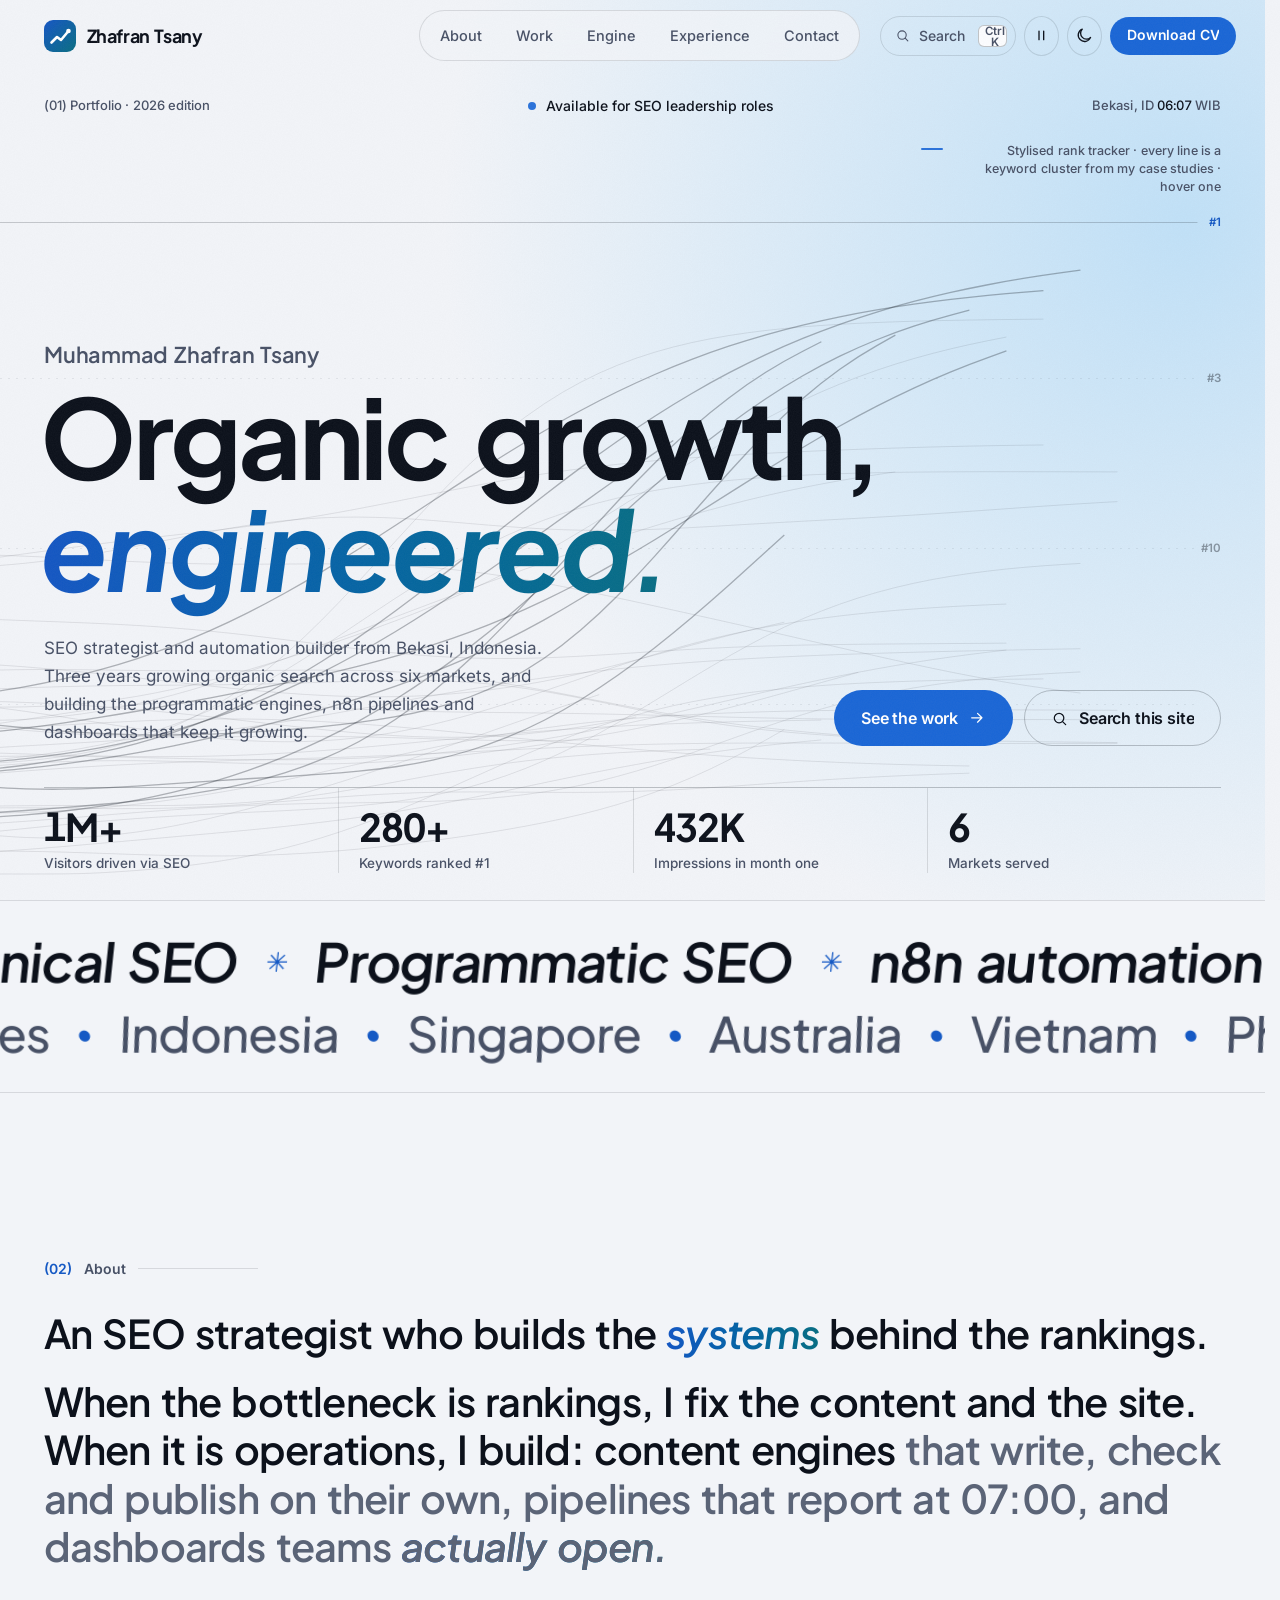
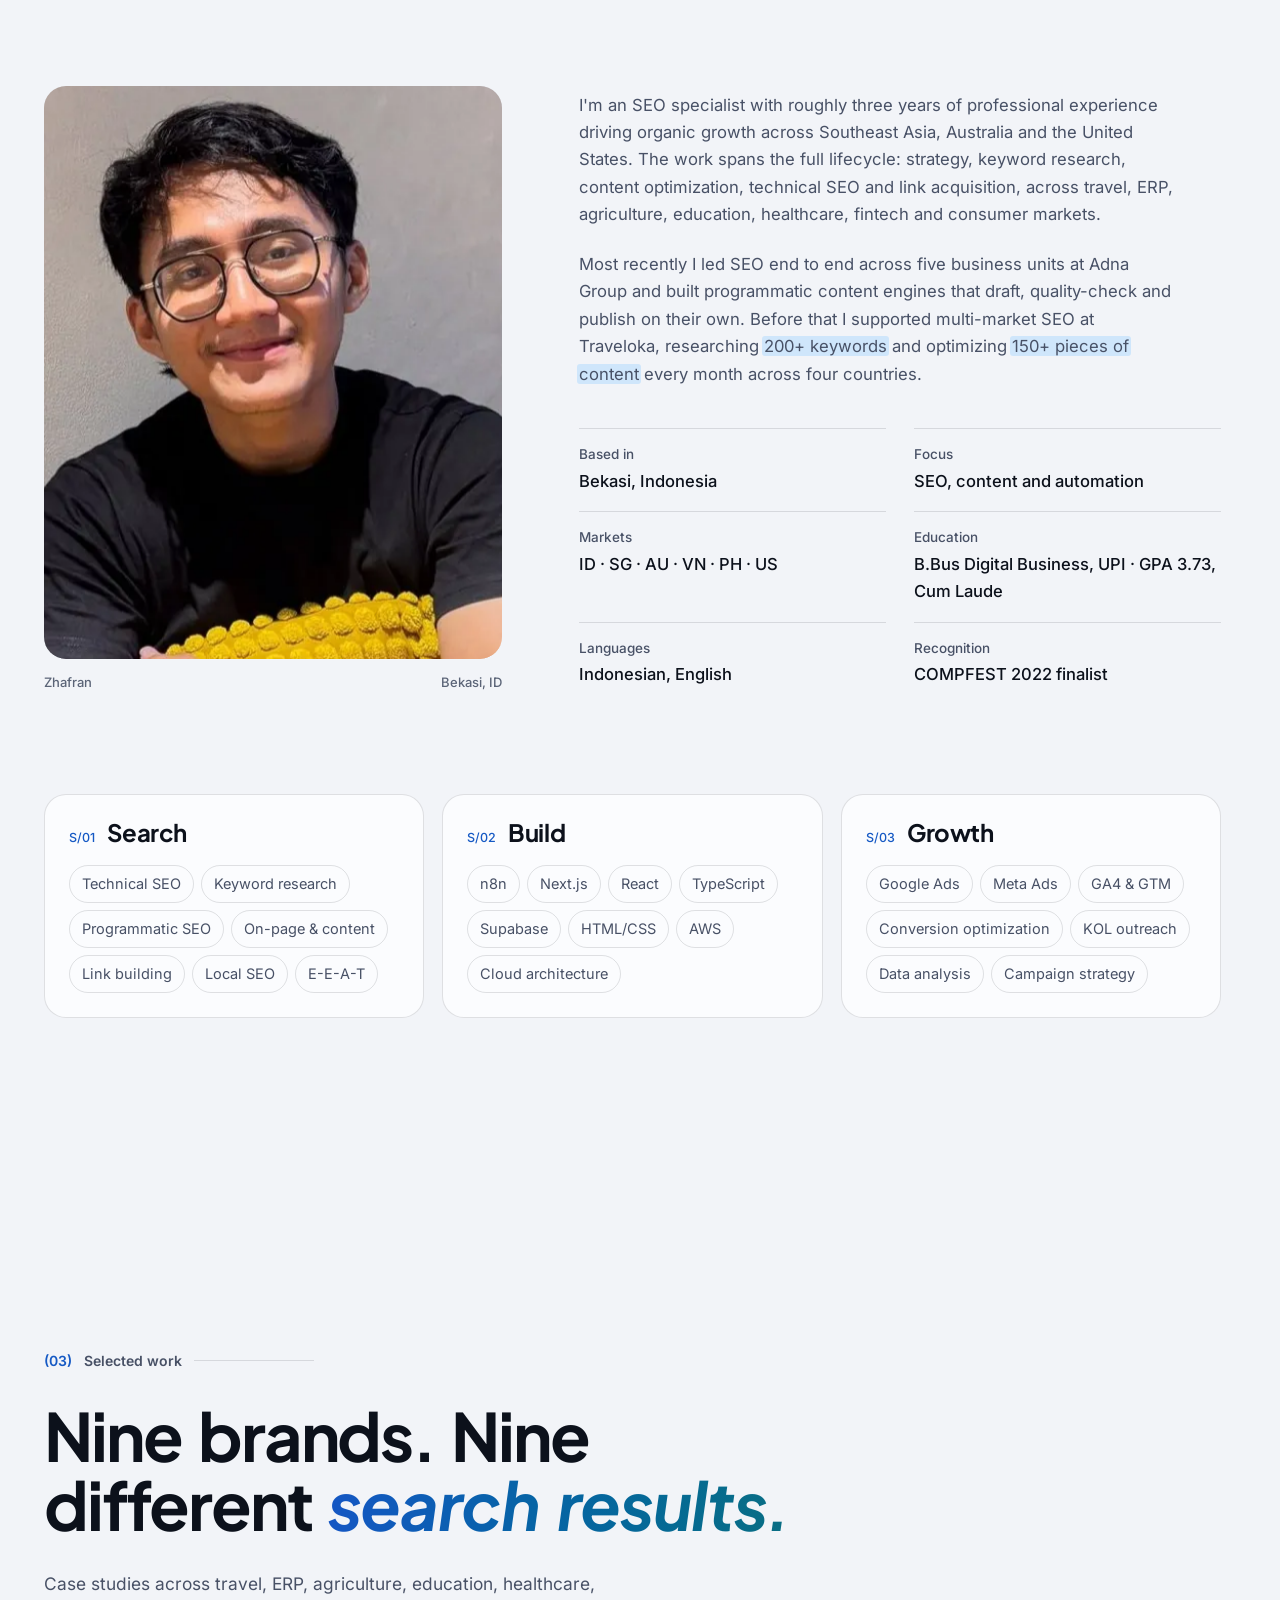
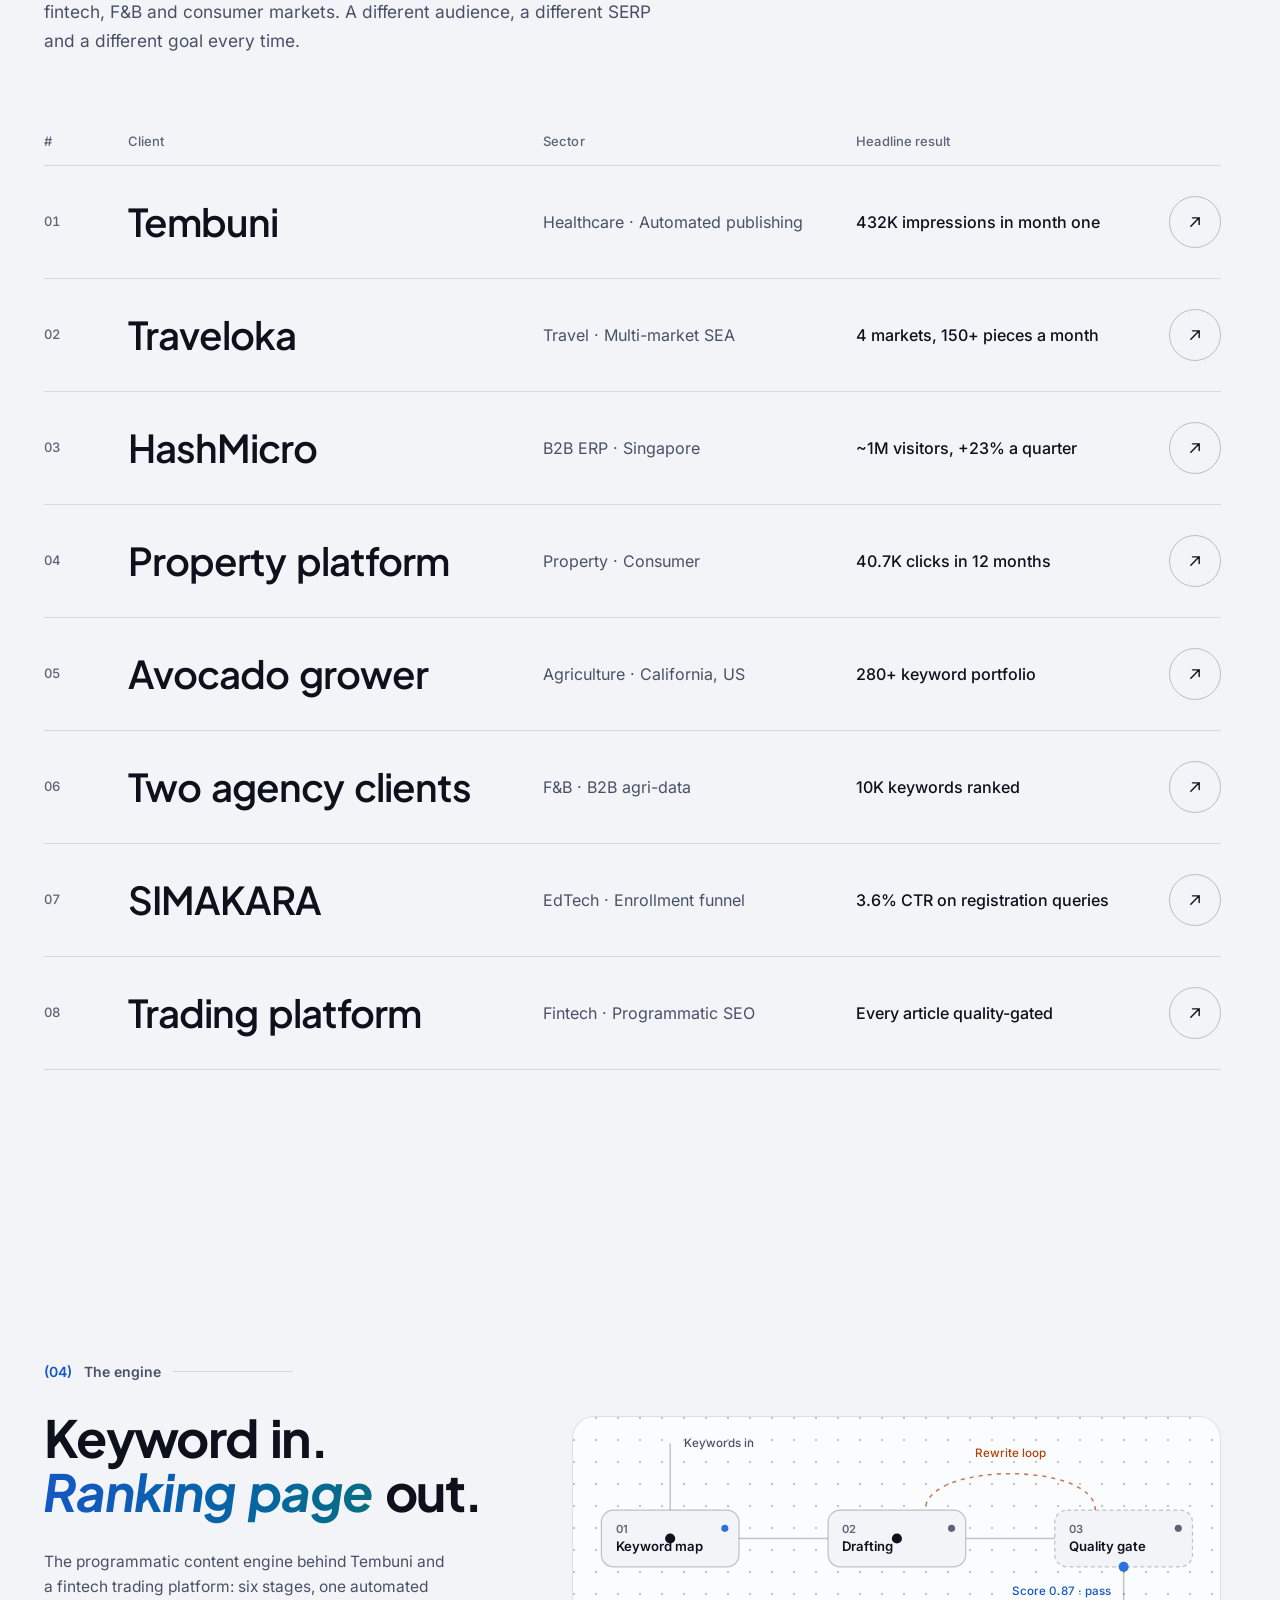
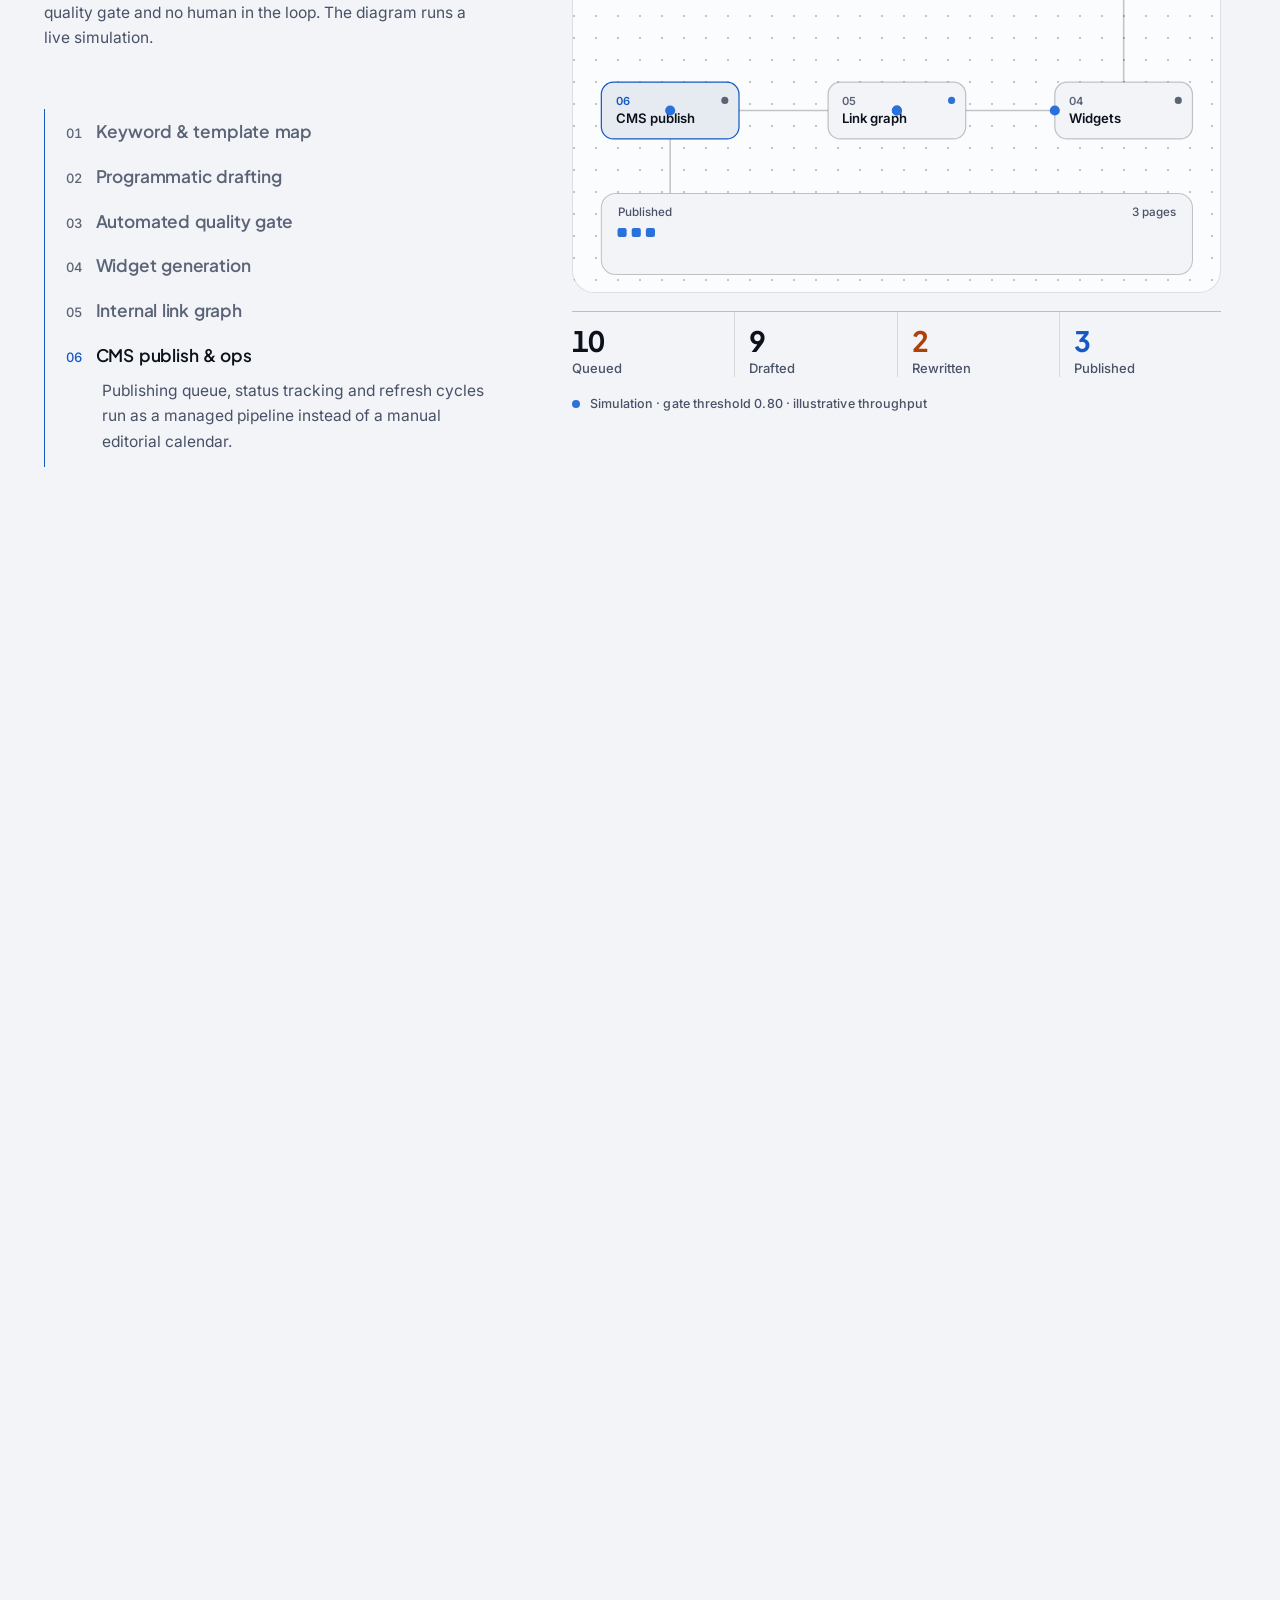
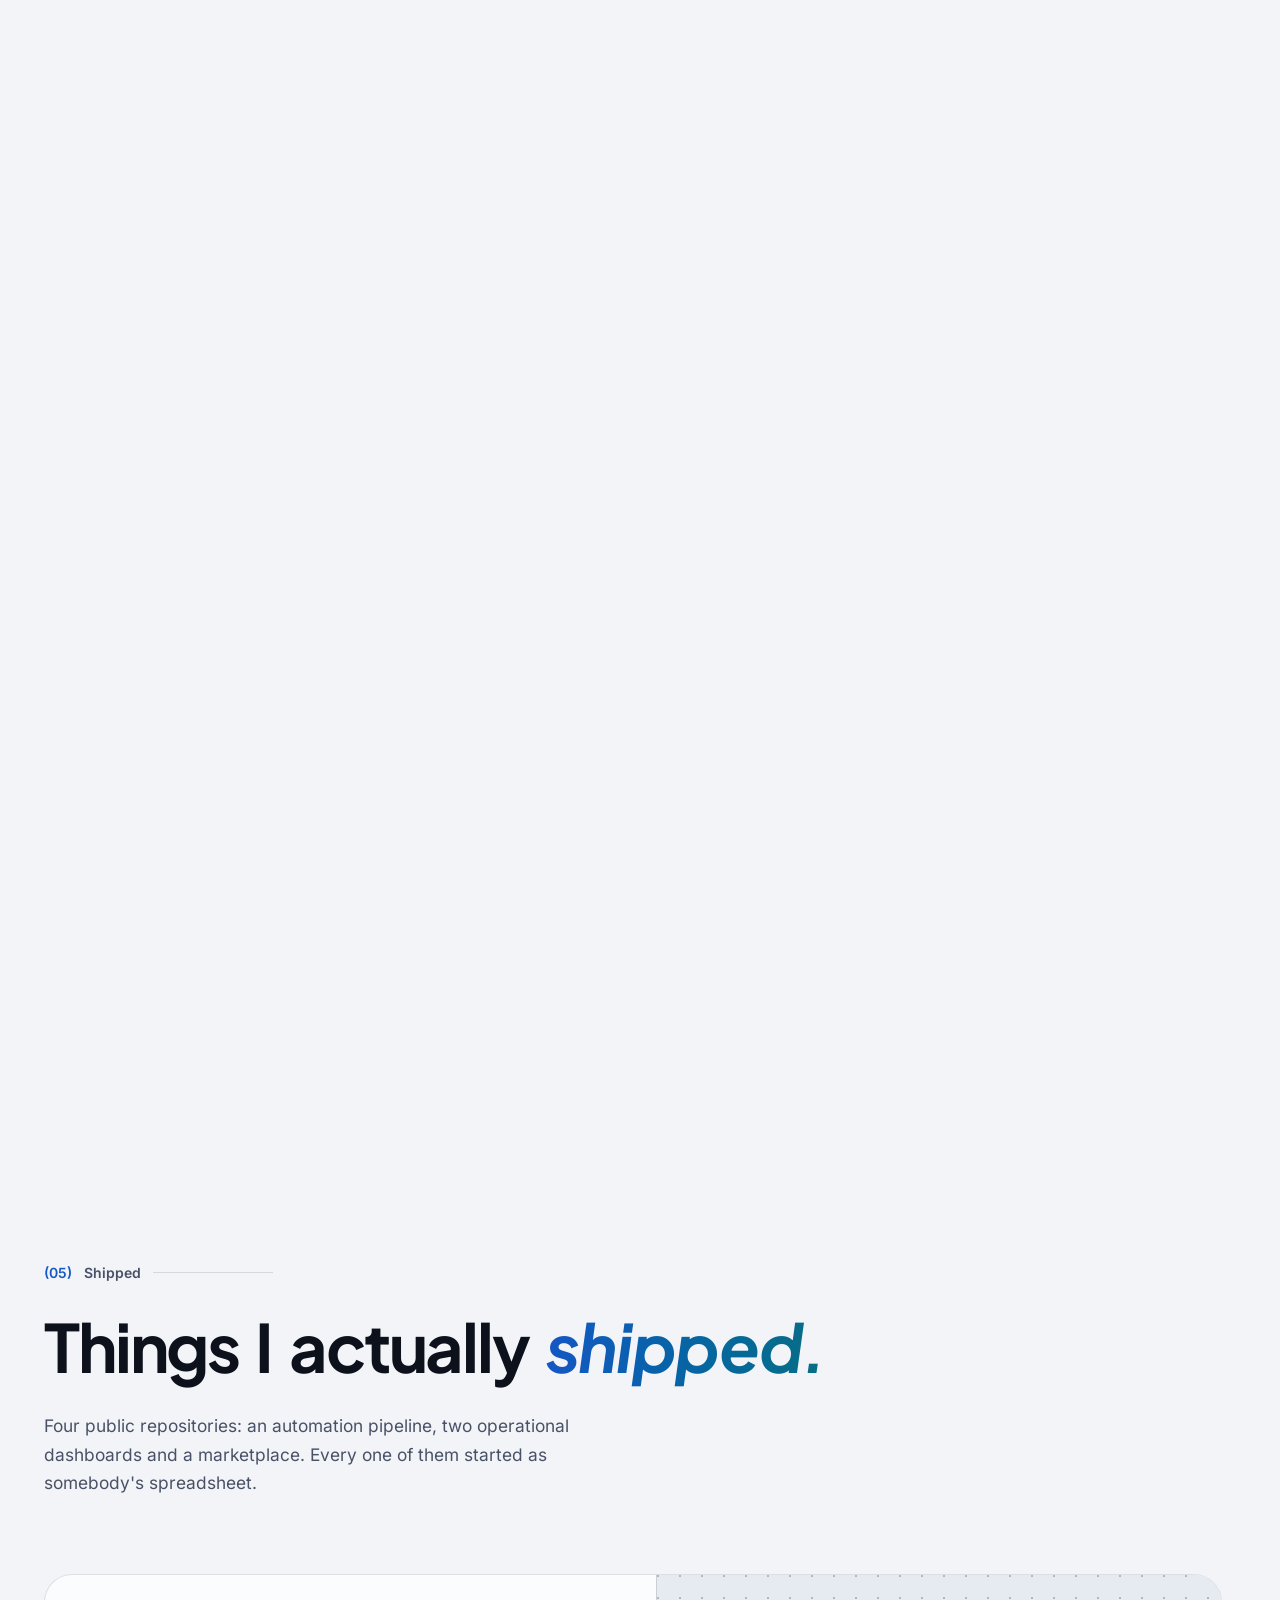
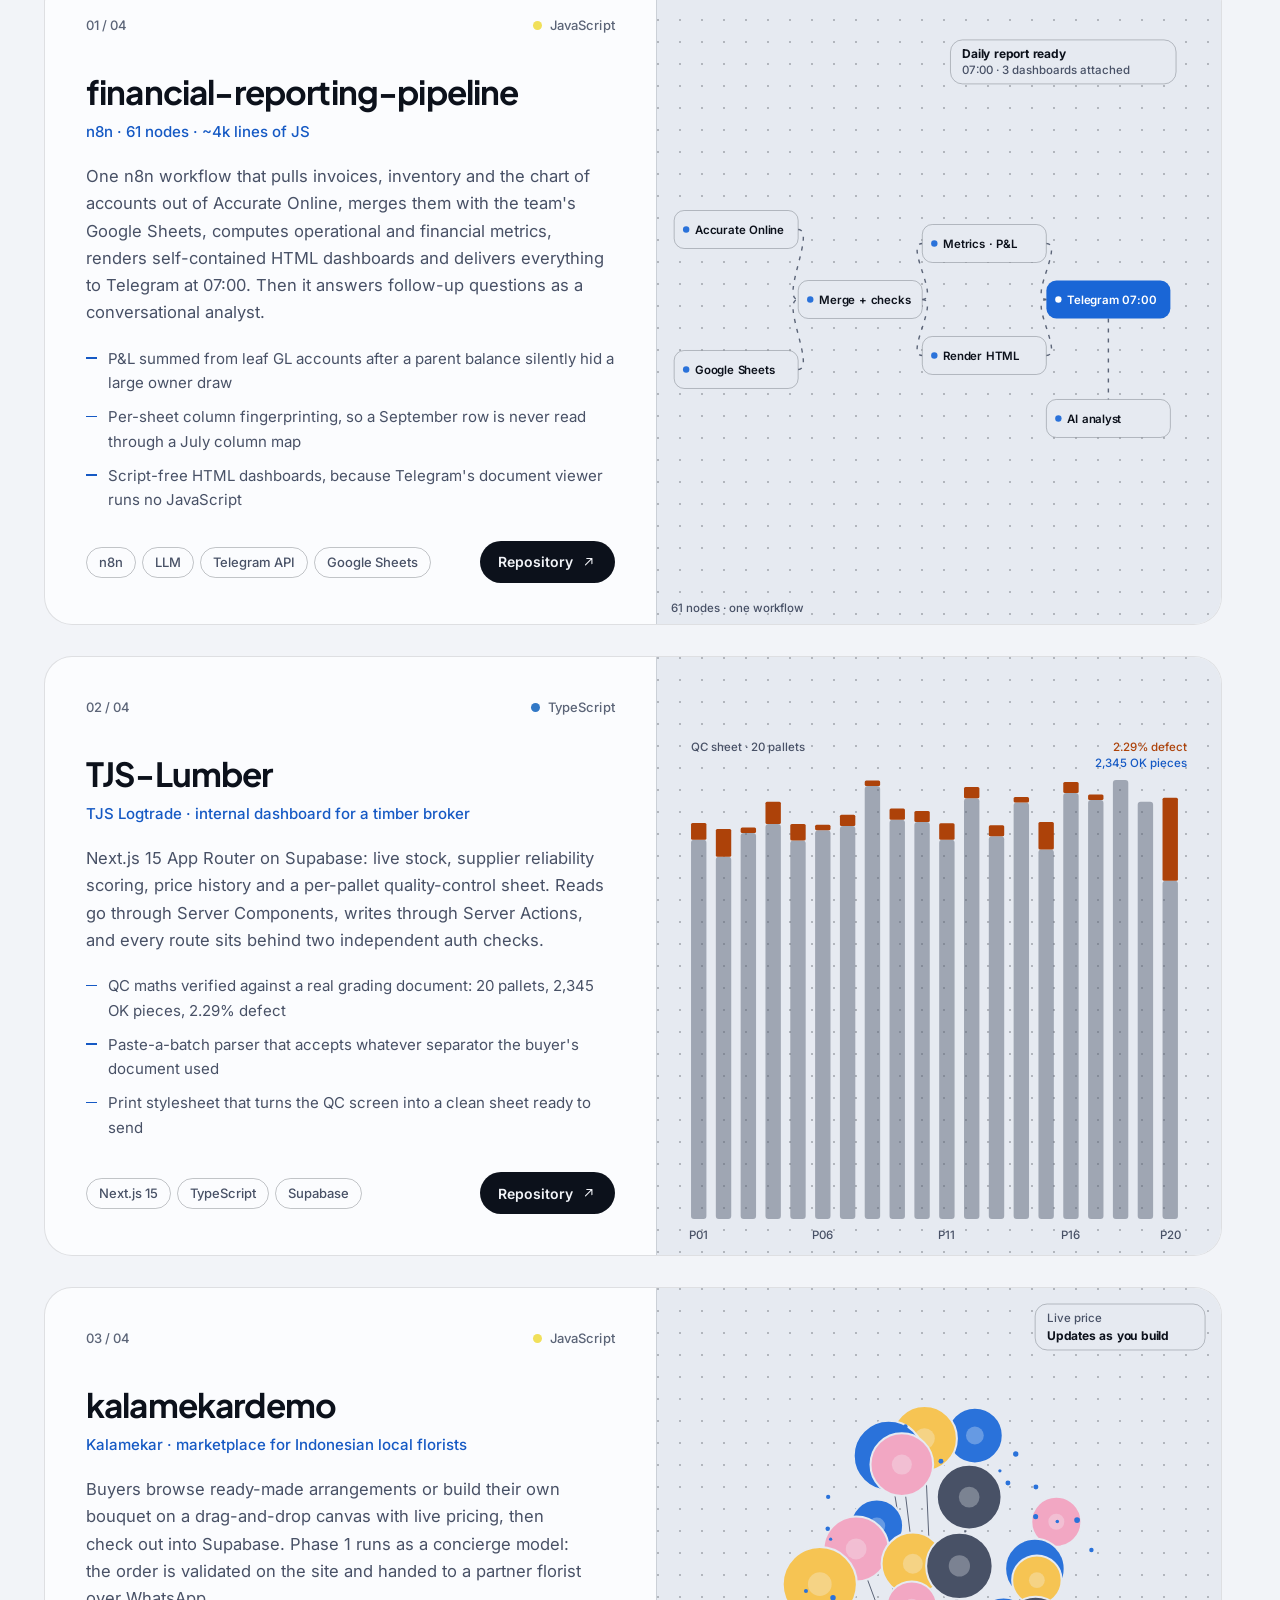
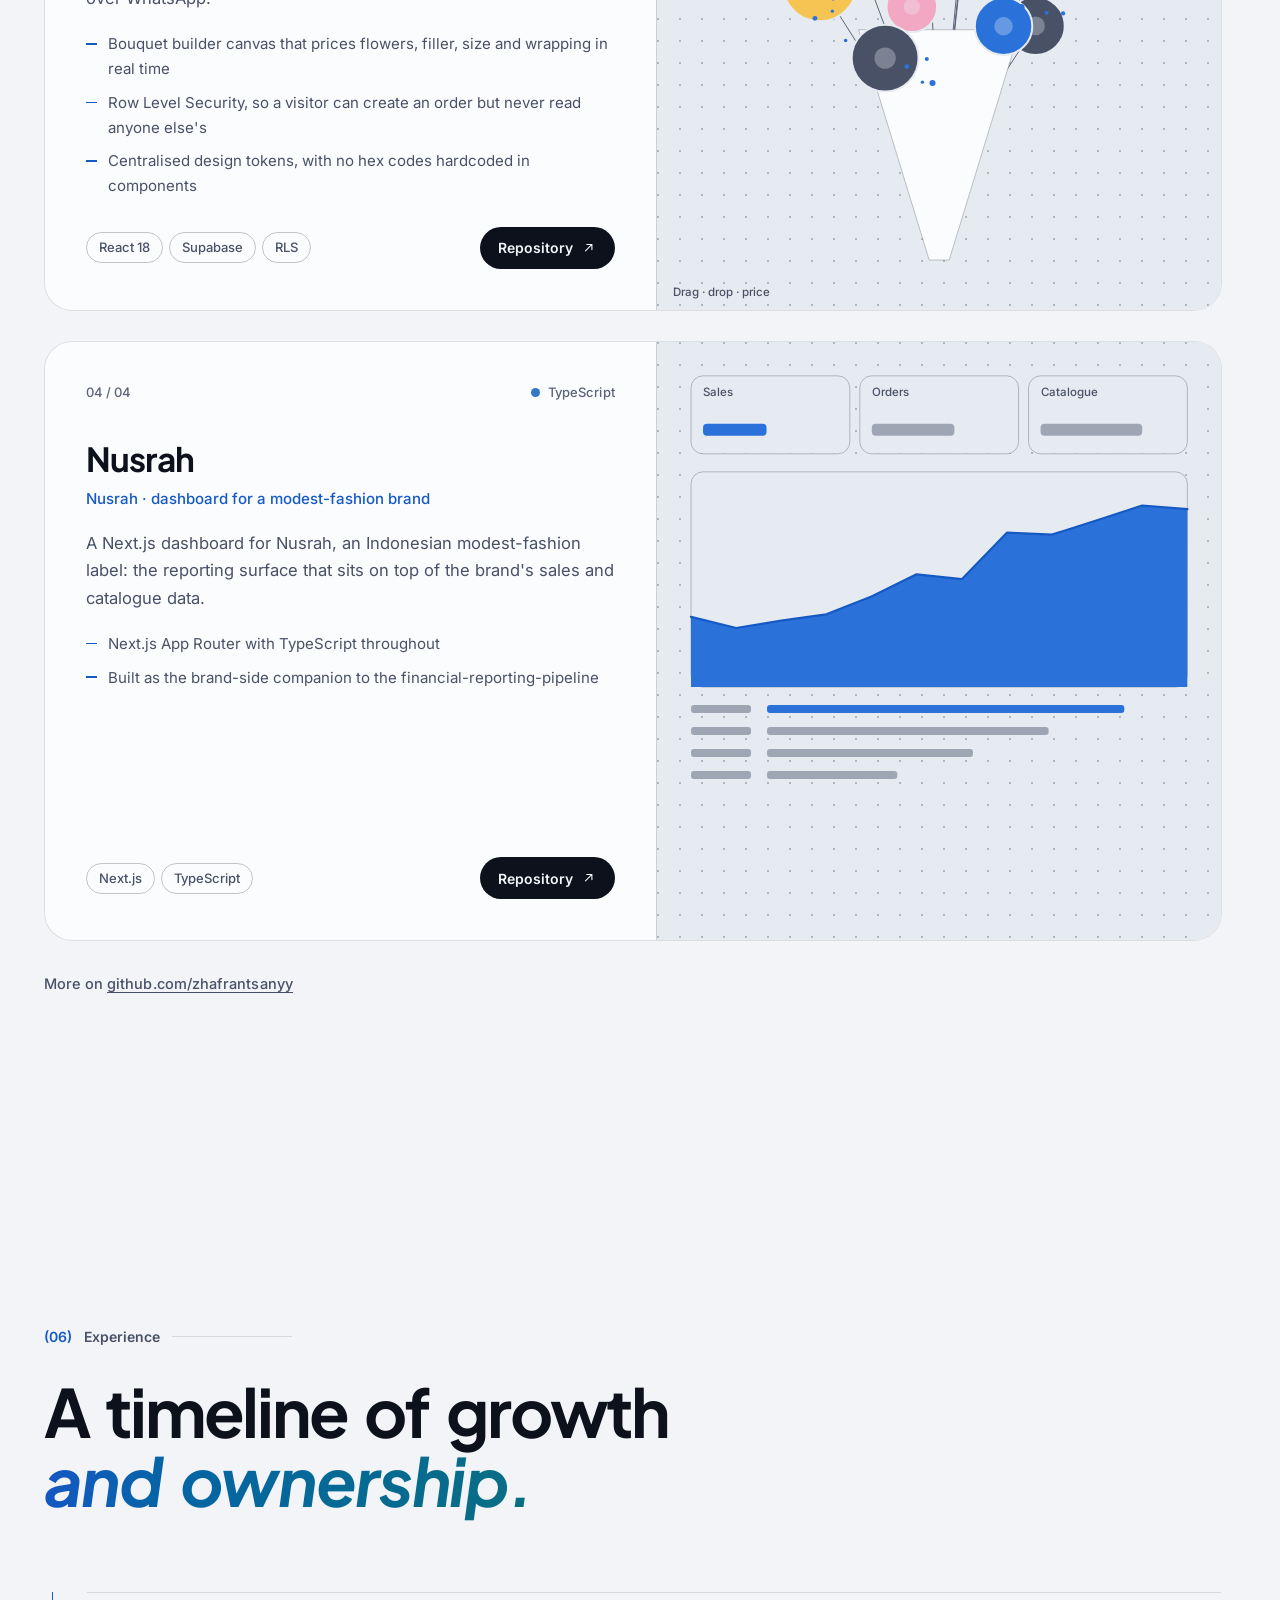
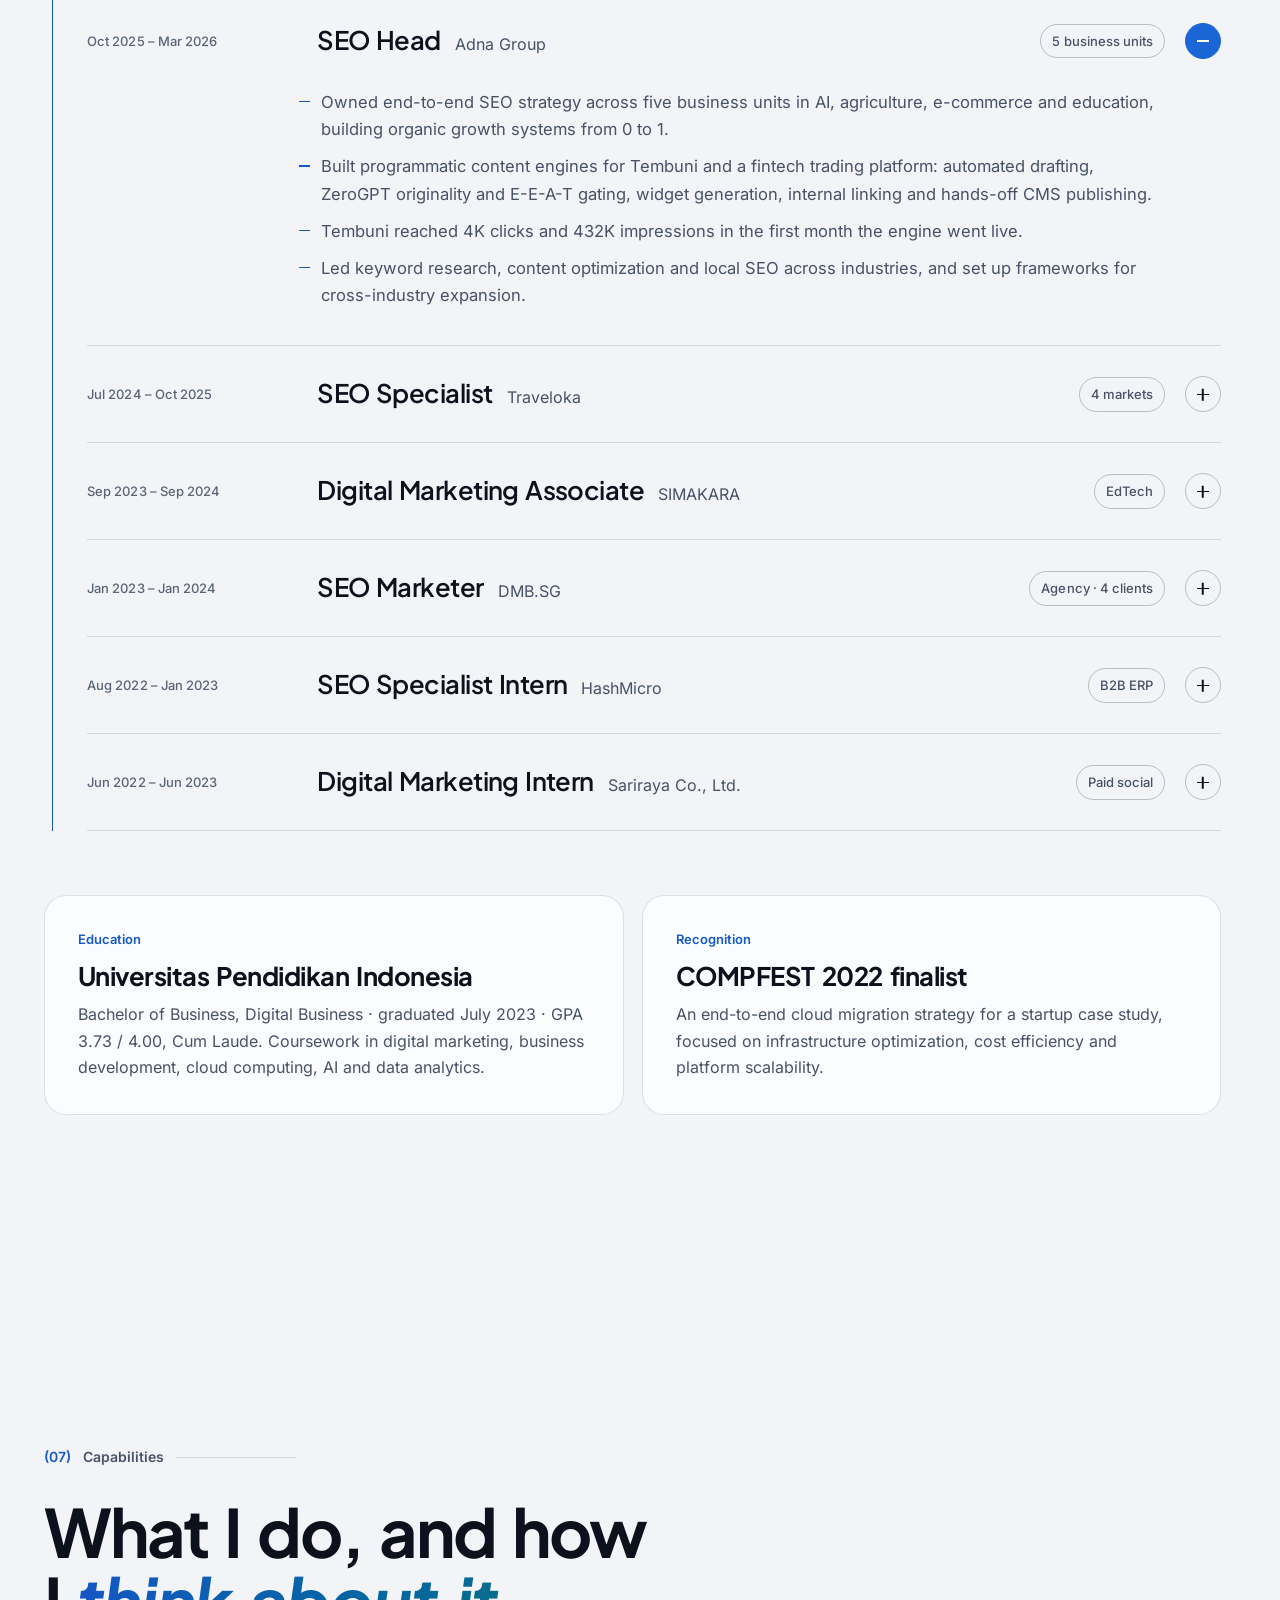
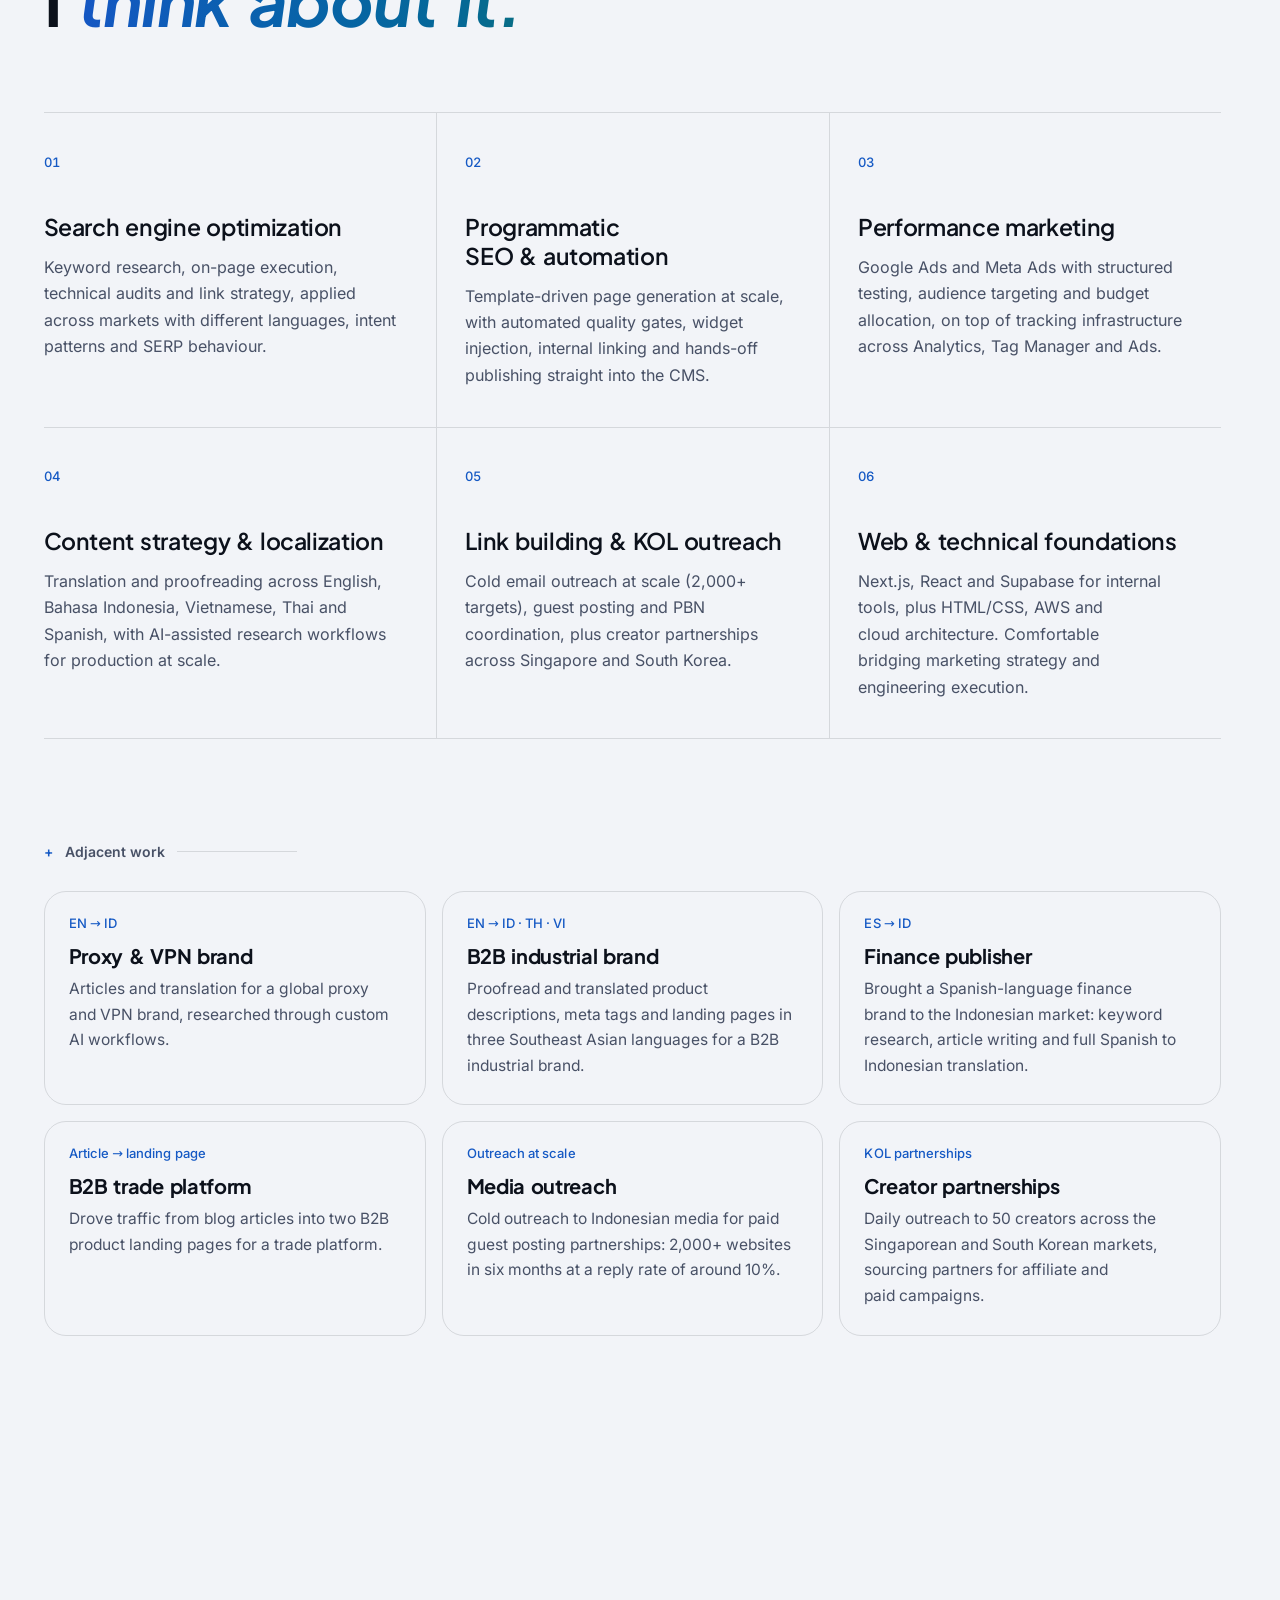
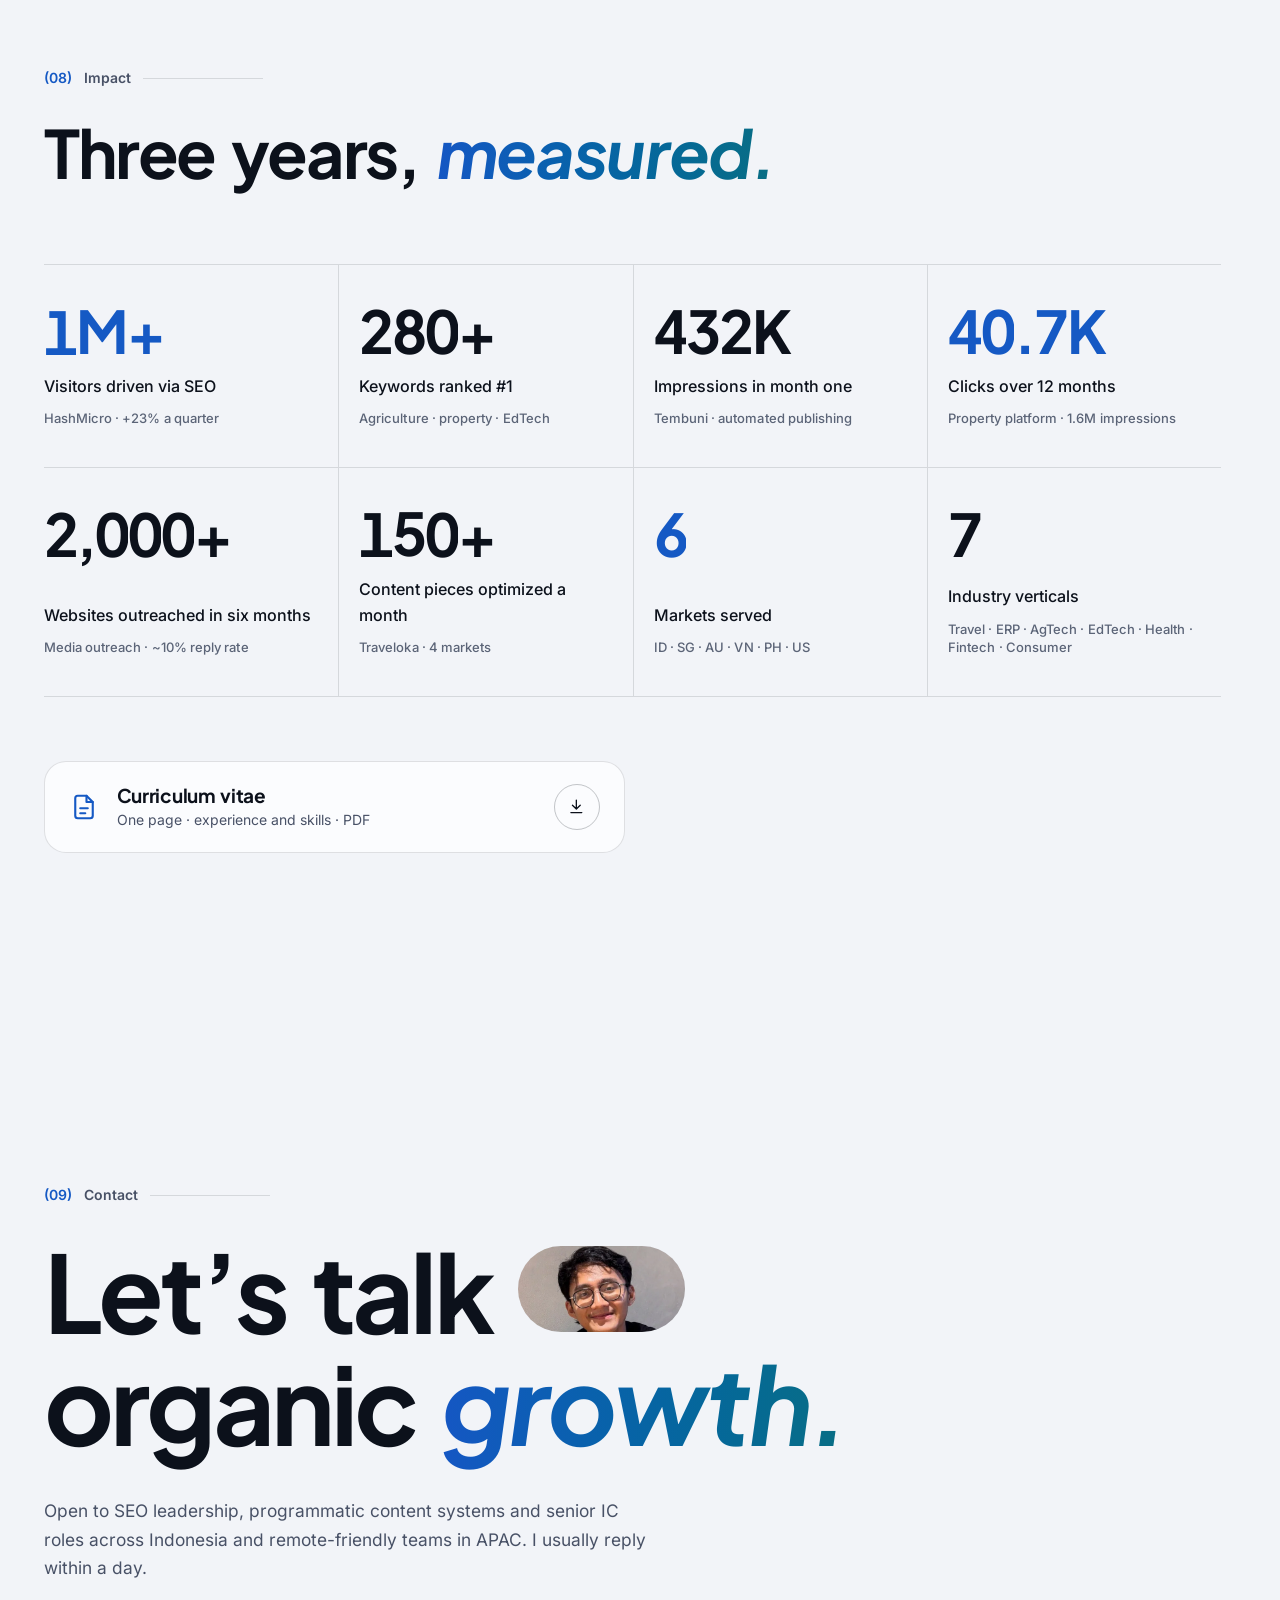
==== commit 767bab39: "Anonymise the Gotrade case study and move it to the end of the list The case becomes "Trading platfo" ====
--- a/index.html
+++ b/index.html
@@ -278,34 +278,9 @@
     <div class="cases-head meta" aria-hidden="true"><span>#</span><span>Client</span><span>Sector</span><span>Headline result</span></div>
     <ol class="cases" id="cases">
 
-      <li class="case" id="case-gotrade" data-case="gotrade">
+      <li class="case" id="case-tembuni" data-case="tembuni">
         <button class="case-row" type="button" aria-haspopup="dialog">
           <span class="case-idx meta">01</span>
-          <span class="case-name">Gotrade</span>
-          <span class="case-sector">Fintech · Programmatic SEO</span>
-          <span class="case-metric">Every article quality-gated</span>
-          <span class="case-go" aria-hidden="true"><svg class="i"><use href="#i-out"/></svg></span>
-        </button>
-        <article class="case-body">
-          <p class="case-tags meta">Financial trading · Programmatic SEO · Global</p>
-          <h3 class="case-title">Gotrade</h3>
-          <blockquote class="case-quote"><p>Programmatic content only scales when the quality control is programmatic too. Every article passes the same gate before it ships.</p></blockquote>
-          <div class="case-visual" data-visual="gotrade"></div>
-          <div class="case-cols">
-            <section><h4>The challenge</h4><p>Gotrade competes in financial trading, a YMYL category where Google demands demonstrable expertise and volume alone never ranks. The mandate was a content engine that could produce instrument, market and education pages at scale, where every output still cleared originality and <span class="nw">E-E-A-T</span> standards without a human reading it first.</p></section>
-            <section><h4>The architecture</h4><ol class="case-steps"><li>Keyword and template map: thousands of target queries resolved into a finite set of layouts.</li><li>Programmatic drafting from structured briefs and a controlled source layer.</li><li>An automated quality gate: ZeroGPT originality plus an automated <span class="nw">E-E-A-T</span> checker. Under threshold means an automatic rewrite.</li><li>Widget generation: instrument cards, price tables and comparison blocks per page.</li><li>An internal link graph mapped at write time.</li><li>CMS publishing, status tracking and refresh cycles as a managed pipeline.</li></ol><p><a class="link" href="#engine" data-close-case>Watch the engine run a simulation</a></p></section>
-          </div>
-          <dl class="outcomes">
-            <div><dt>Pipeline stages, keyword to CMS</dt><dd>06</dd></div>
-            <div><dt>Drafts scored before they ship</dt><dd>100%</dd></div>
-            <div><dt>Rewrite loop under threshold</dt><dd>Auto</dd></div>
-          </dl>
-        </article>
-      </li>
-
-      <li class="case" id="case-tembuni" data-case="tembuni">
-        <button class="case-row" type="button" aria-haspopup="dialog">
-          <span class="case-idx meta">02</span>
           <span class="case-name">Tembuni</span>
           <span class="case-sector">Healthcare · Automated publishing</span>
           <span class="case-metric">432K impressions in month one</span>
@@ -330,7 +305,7 @@
 
       <li class="case" id="case-traveloka" data-case="traveloka">
         <button class="case-row" type="button" aria-haspopup="dialog">
-          <span class="case-idx meta">03</span>
+          <span class="case-idx meta">02</span>
           <span class="case-name">Traveloka</span>
           <span class="case-sector">Travel · Multi-market SEA</span>
           <span class="case-metric">4 markets, 150+ pieces a month</span>
@@ -355,7 +330,7 @@
 
       <li class="case" id="case-hashmicro" data-case="hashmicro">
         <button class="case-row" type="button" aria-haspopup="dialog">
-          <span class="case-idx meta">04</span>
+          <span class="case-idx meta">03</span>
           <span class="case-name">HashMicro</span>
           <span class="case-sector">B2B ERP · Singapore</span>
           <span class="case-metric">~1M visitors, +23% a quarter</span>
@@ -380,7 +355,7 @@
 
       <li class="case" id="case-property" data-case="property">
         <button class="case-row" type="button" aria-haspopup="dialog">
-          <span class="case-idx meta">05</span>
+          <span class="case-idx meta">04</span>
           <span class="case-name">Property platform</span>
           <span class="case-sector">Property · Consumer</span>
           <span class="case-metric">40.7K clicks in 12 months</span>
@@ -405,7 +380,7 @@
 
       <li class="case" id="case-agriculture" data-case="agriculture">
         <button class="case-row" type="button" aria-haspopup="dialog">
-          <span class="case-idx meta">06</span>
+          <span class="case-idx meta">05</span>
           <span class="case-name">Avocado grower</span>
           <span class="case-sector">Agriculture · California, US</span>
           <span class="case-metric">280+ keyword portfolio</span>
@@ -430,7 +405,7 @@
 
       <li class="case" id="case-agency" data-case="agency">
         <button class="case-row" type="button" aria-haspopup="dialog">
-          <span class="case-idx meta">07</span>
+          <span class="case-idx meta">06</span>
           <span class="case-name">Two agency clients</span>
           <span class="case-sector">F&amp;B · B2B agri-data</span>
           <span class="case-metric">10K keywords ranked</span>
@@ -456,7 +431,7 @@
 
       <li class="case" id="case-simakara" data-case="simakara">
         <button class="case-row" type="button" aria-haspopup="dialog">
-          <span class="case-idx meta">08</span>
+          <span class="case-idx meta">07</span>
           <span class="case-name">SIMAKARA</span>
           <span class="case-sector">EdTech · Enrollment funnel</span>
           <span class="case-metric">3.6% CTR on registration queries</span>
@@ -478,6 +453,31 @@
           </dl>
         </article>
       </li>
+
+      <li class="case" id="case-trading" data-case="trading">
+        <button class="case-row" type="button" aria-haspopup="dialog">
+          <span class="case-idx meta">08</span>
+          <span class="case-name">Trading platform</span>
+          <span class="case-sector">Fintech · Programmatic SEO</span>
+          <span class="case-metric">Every article quality-gated</span>
+          <span class="case-go" aria-hidden="true"><svg class="i"><use href="#i-out"/></svg></span>
+        </button>
+        <article class="case-body">
+          <p class="case-tags meta">Financial trading · Programmatic SEO · Global · Client name withheld</p>
+          <h3 class="case-title">Trading platform</h3>
+          <blockquote class="case-quote"><p>Programmatic content only scales when the quality control is programmatic too. Every article passes the same gate before it ships.</p></blockquote>
+          <div class="case-visual" data-visual="trading"></div>
+          <div class="case-cols">
+            <section><h4>The challenge</h4><p>The platform competes in financial trading, a YMYL category where Google demands demonstrable expertise and volume alone never ranks. The mandate was a content engine that could produce instrument, market and education pages at scale, where every output still cleared originality and <span class="nw">E-E-A-T</span> standards without a human reading it first.</p></section>
+            <section><h4>The architecture</h4><ol class="case-steps"><li>Keyword and template map: thousands of target queries resolved into a finite set of layouts.</li><li>Programmatic drafting from structured briefs and a controlled source layer.</li><li>An automated quality gate: ZeroGPT originality plus an automated <span class="nw">E-E-A-T</span> checker. Under threshold means an automatic rewrite.</li><li>Widget generation: instrument cards, price tables and comparison blocks per page.</li><li>An internal link graph mapped at write time.</li><li>CMS publishing, status tracking and refresh cycles as a managed pipeline.</li></ol><p><a class="link" href="#engine" data-close-case>Watch the engine run a simulation</a></p></section>
+          </div>
+          <dl class="outcomes">
+            <div><dt>Pipeline stages, keyword to CMS</dt><dd>06</dd></div>
+            <div><dt>Drafts scored before they ship</dt><dd>100%</dd></div>
+            <div><dt>Rewrite loop under threshold</dt><dd>Auto</dd></div>
+          </dl>
+        </article>
+      </li>
     </ol>
   </div>
 
@@ -496,7 +496,7 @@
         <div class="engine-head">
           <p class="sec-label" data-reveal><span>(04)</span>The engine</p>
           <h2 class="sec-title" id="engineTitle" data-split>Keyword in.<br> <em>Ranking page</em> out.</h2>
-          <p class="sec-lead" data-reveal>The programmatic content engine behind Gotrade and Tembuni: six stages, one automated quality gate and no human in the loop. The diagram runs a live simulation.</p>
+          <p class="sec-lead" data-reveal>The programmatic content engine behind Tembuni and a fintech trading platform: six stages, one automated quality gate and no human in the loop. The diagram runs a live simulation.</p>
         </div>
 
         <div class="engine-body">
@@ -642,7 +642,7 @@
           </button>
           <div class="role-body" id="role-1"><div class="role-inner"><ul>
             <li>Owned end-to-end SEO strategy across five business units in AI, agriculture, e-commerce and education, building organic growth systems from 0 to 1.</li>
-            <li>Built programmatic content engines for Gotrade and Tembuni: automated drafting, ZeroGPT originality and <span class="nw">E-E-A-T</span> gating, widget generation, internal linking and hands-off CMS publishing.</li>
+            <li>Built programmatic content engines for Tembuni and a fintech trading platform: automated drafting, ZeroGPT originality and <span class="nw">E-E-A-T</span> gating, widget generation, internal linking and hands-off CMS publishing.</li>
             <li>Tembuni reached 4K clicks and 432K impressions in the first month the engine went live.</li>
             <li>Led keyword research, content optimization and local SEO across industries, and set up frameworks for cross-industry expansion.</li>
           </ul></div></div>
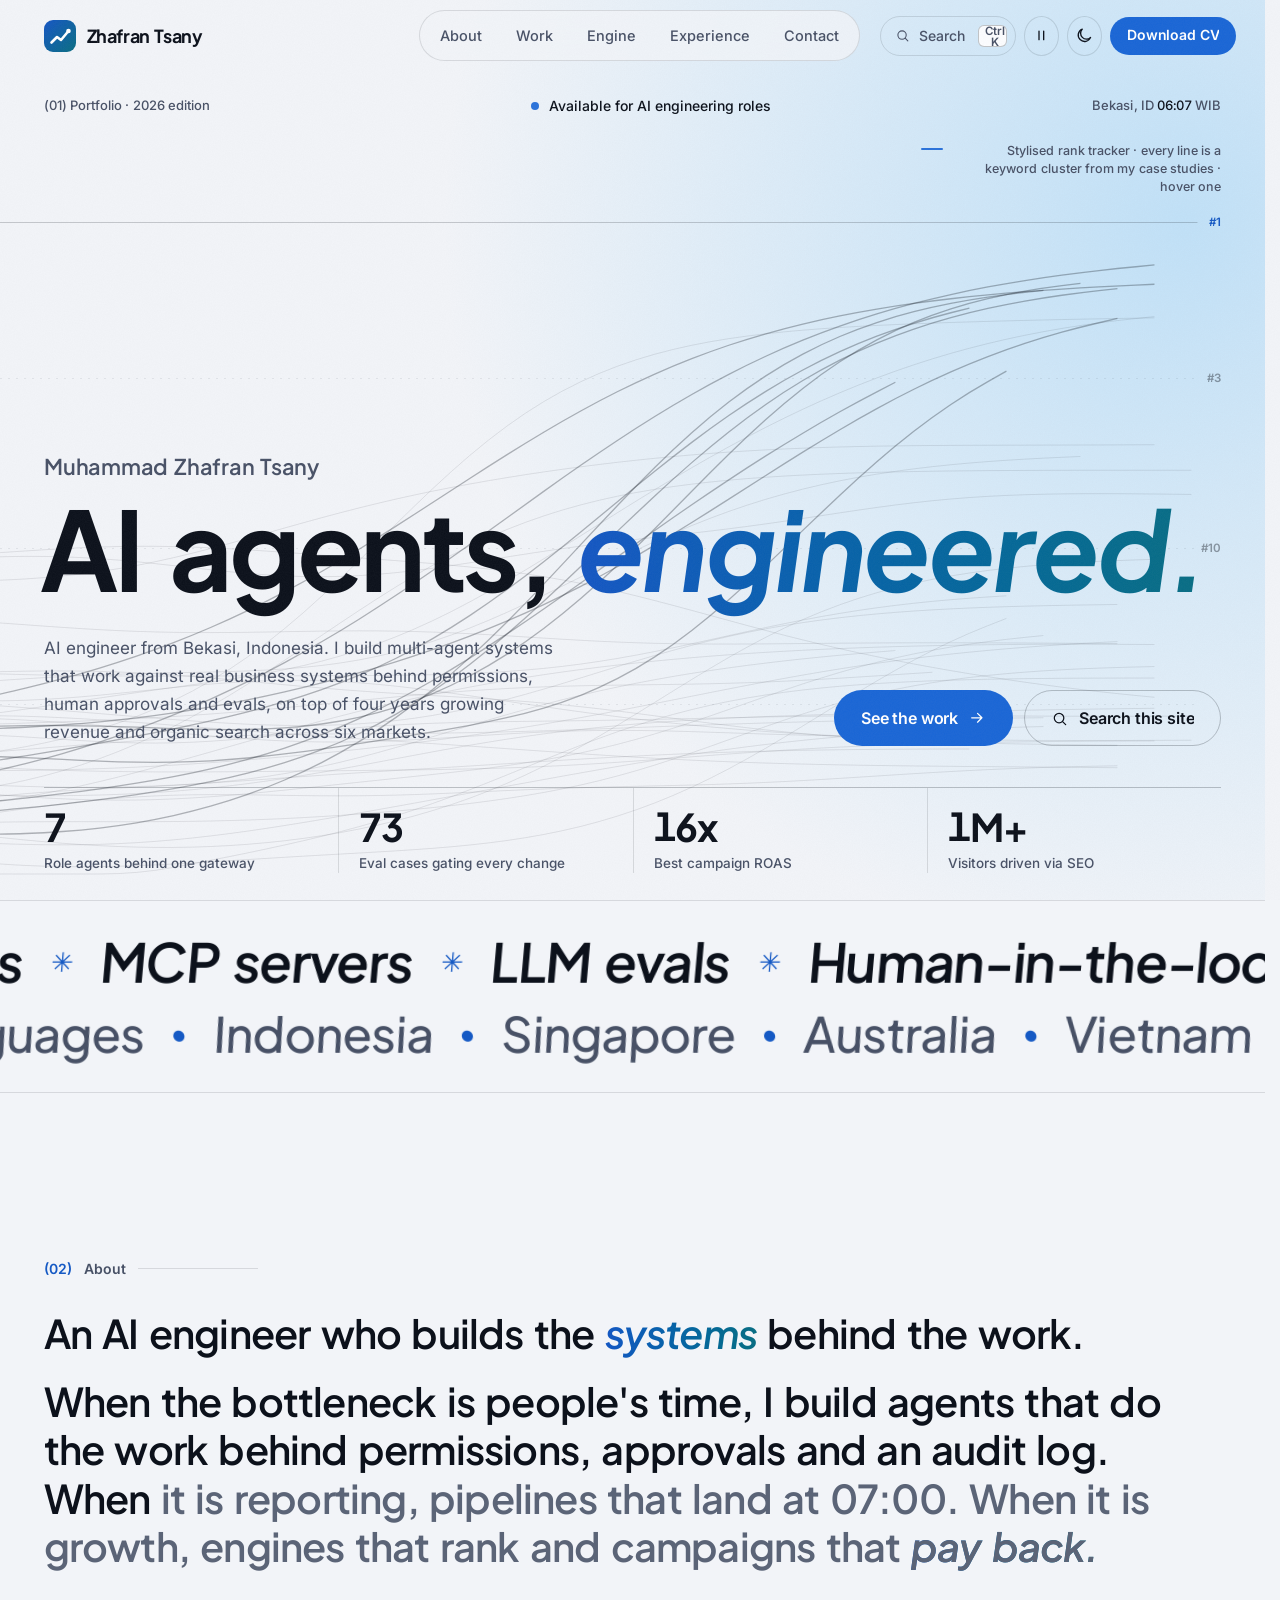
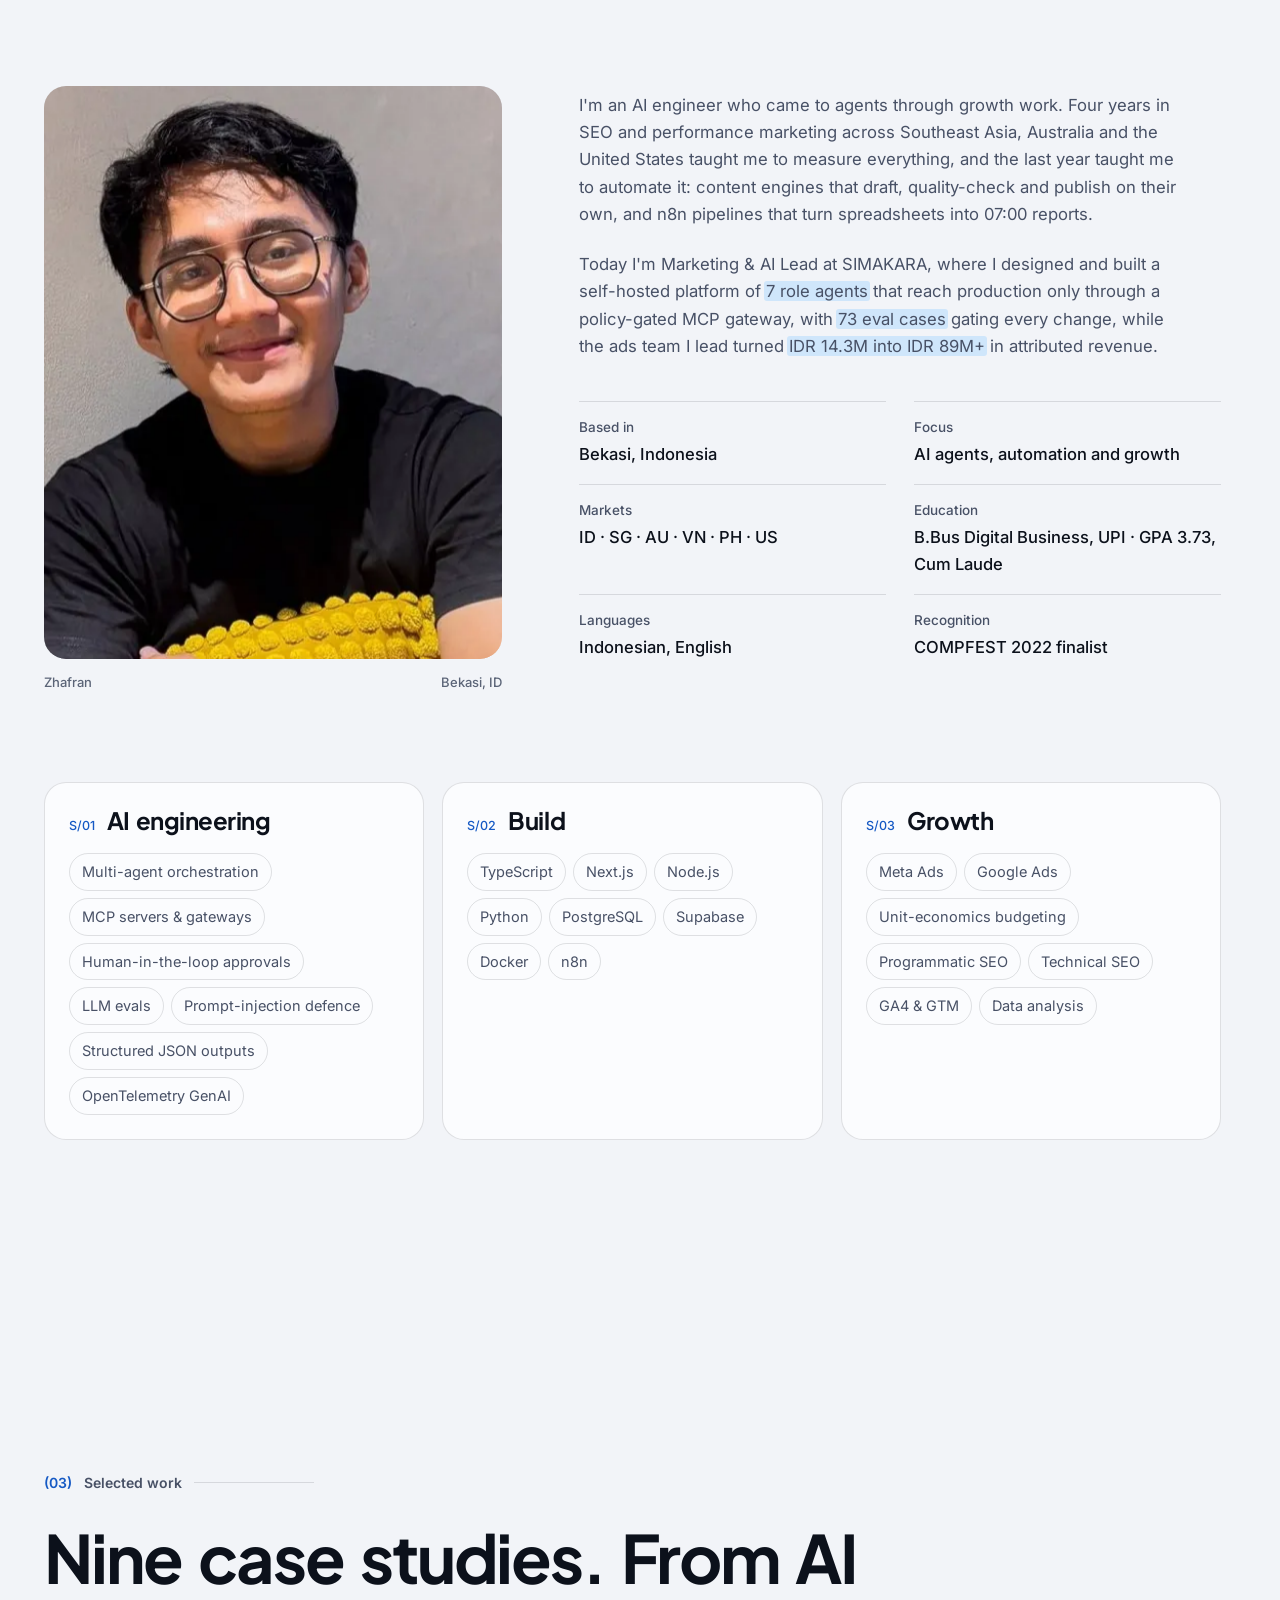
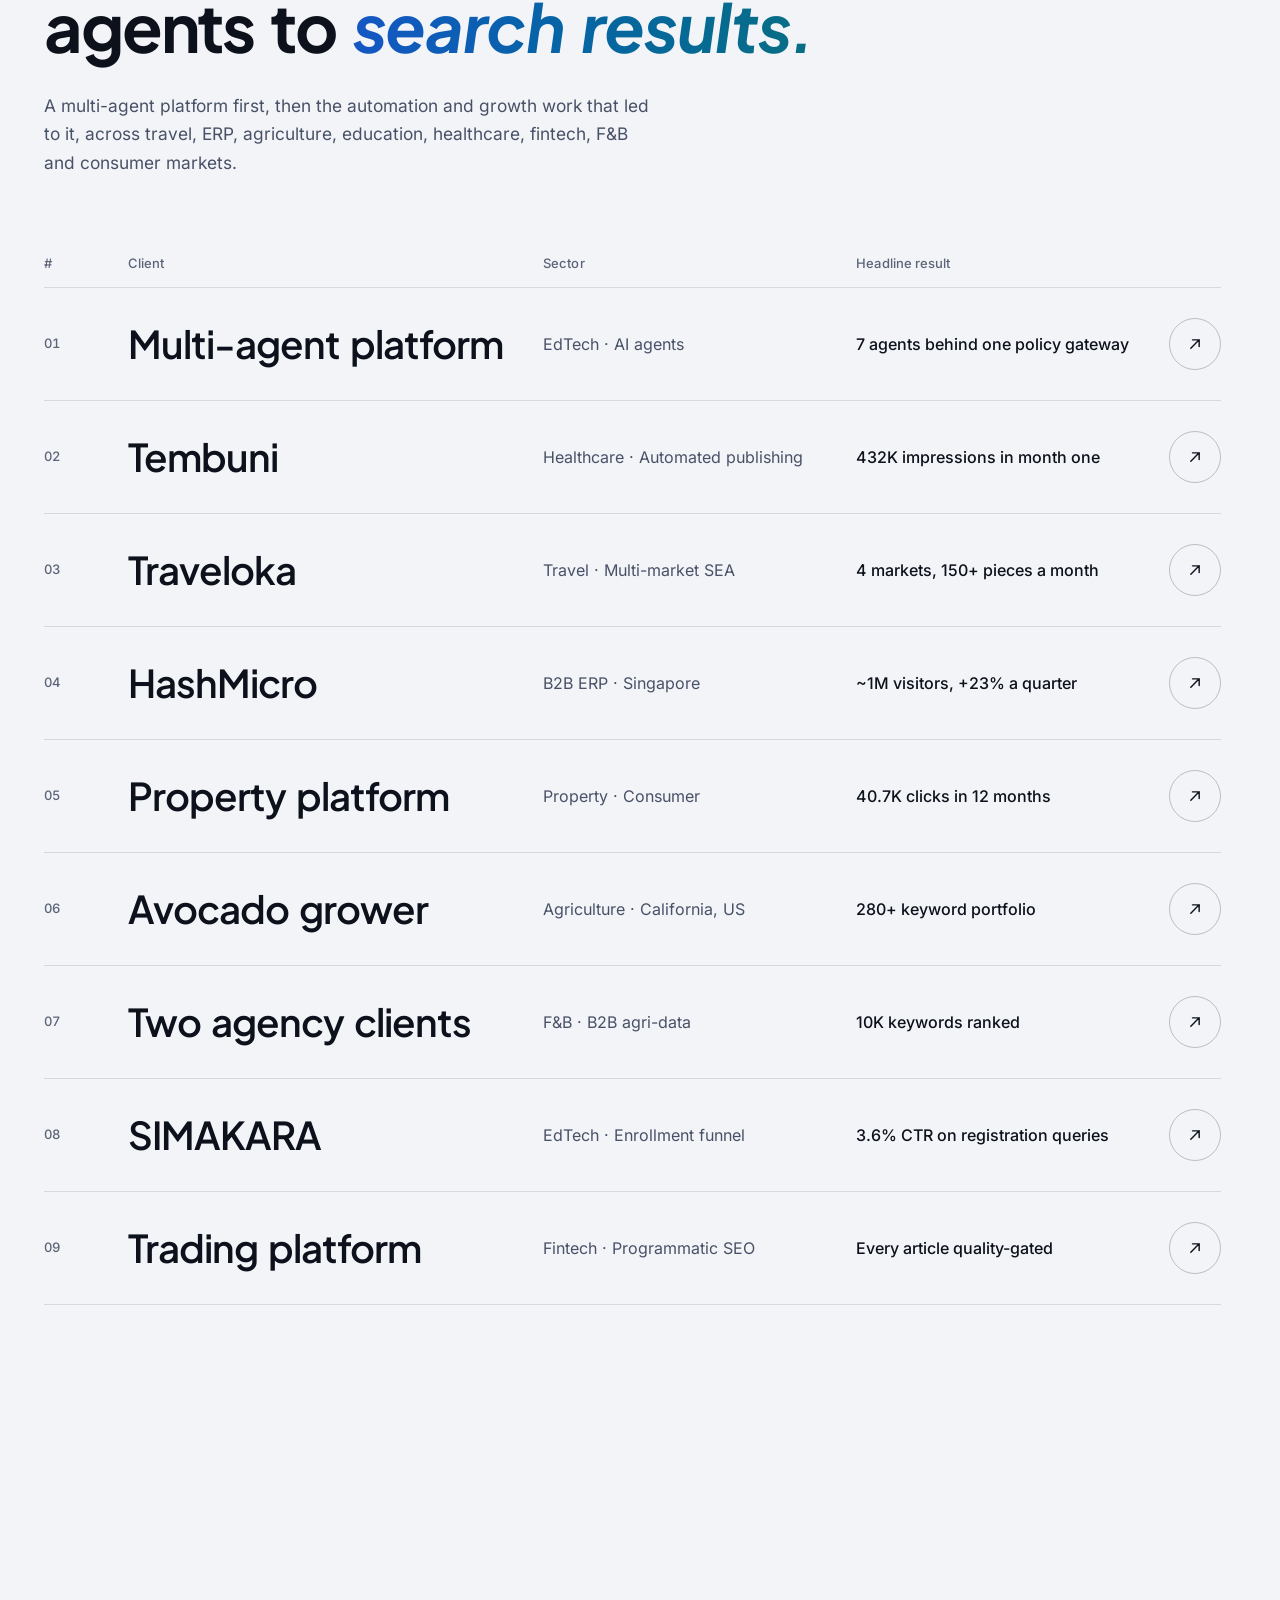
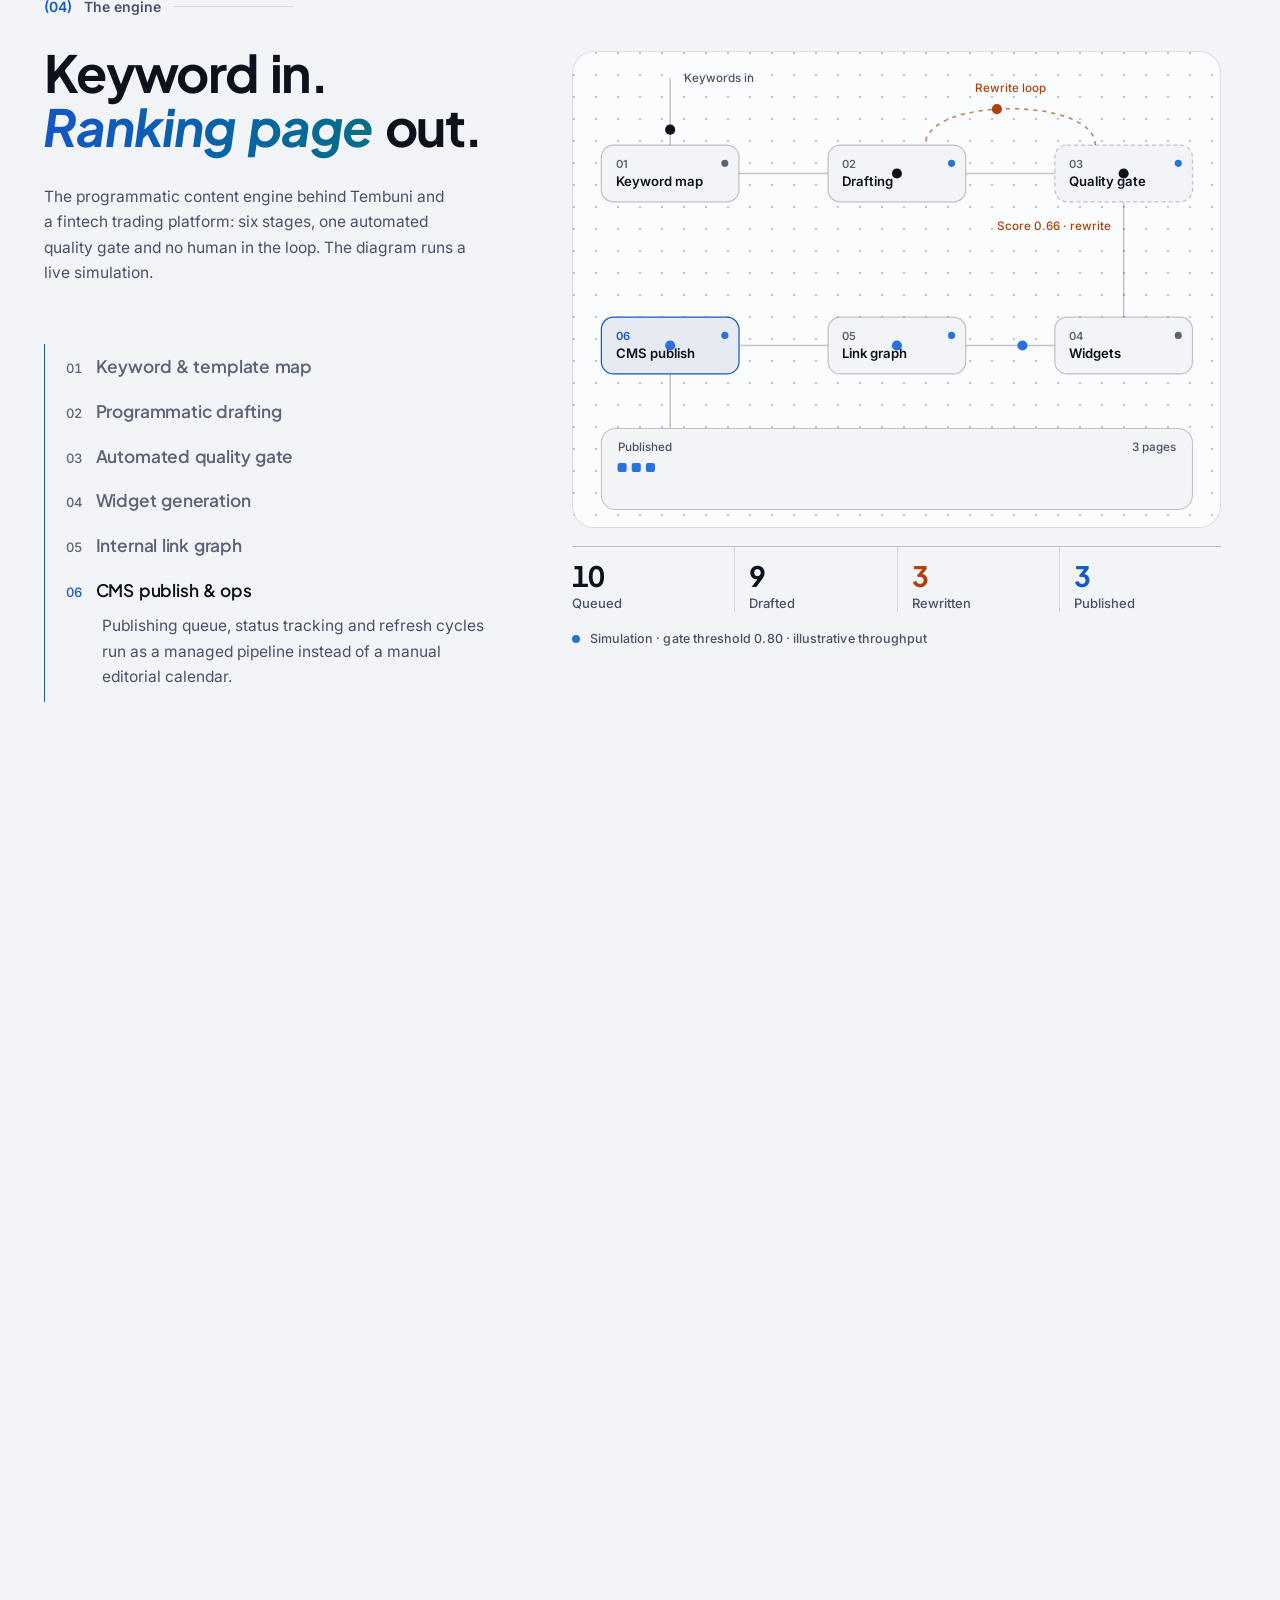
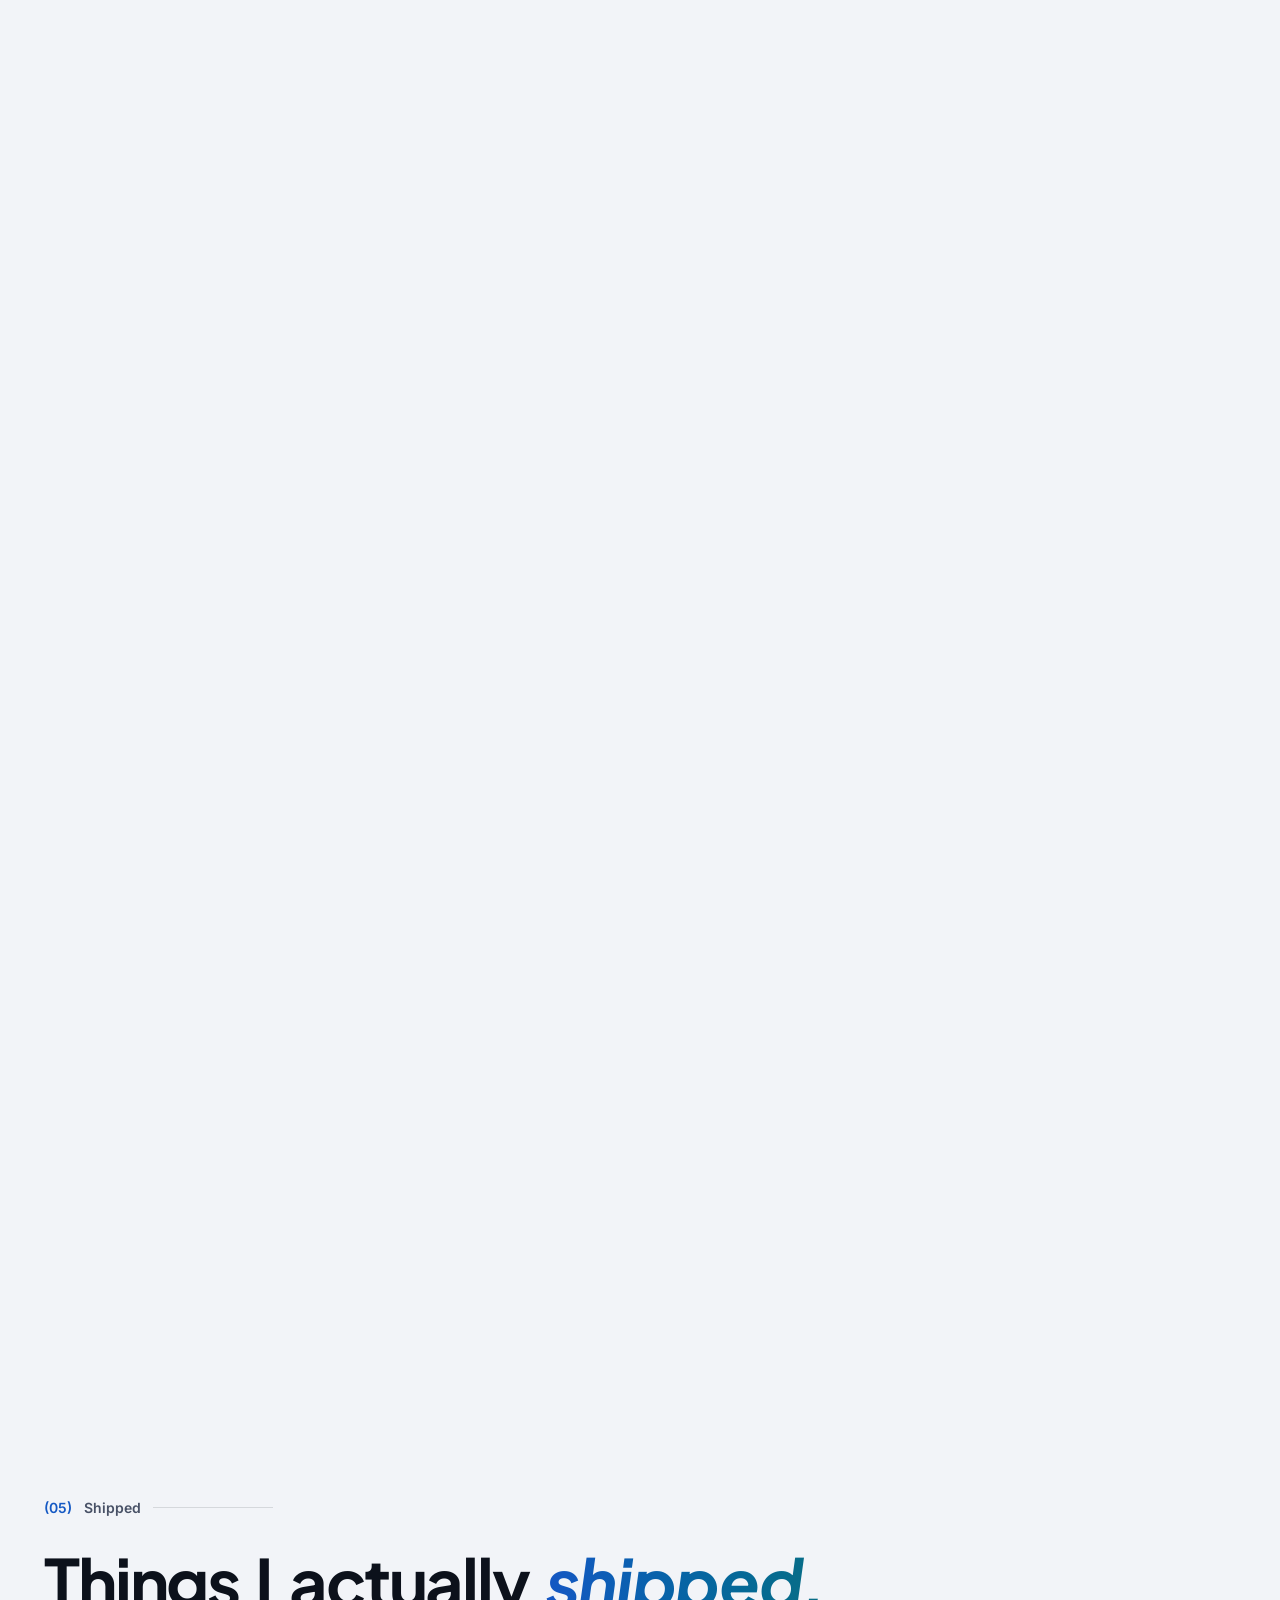
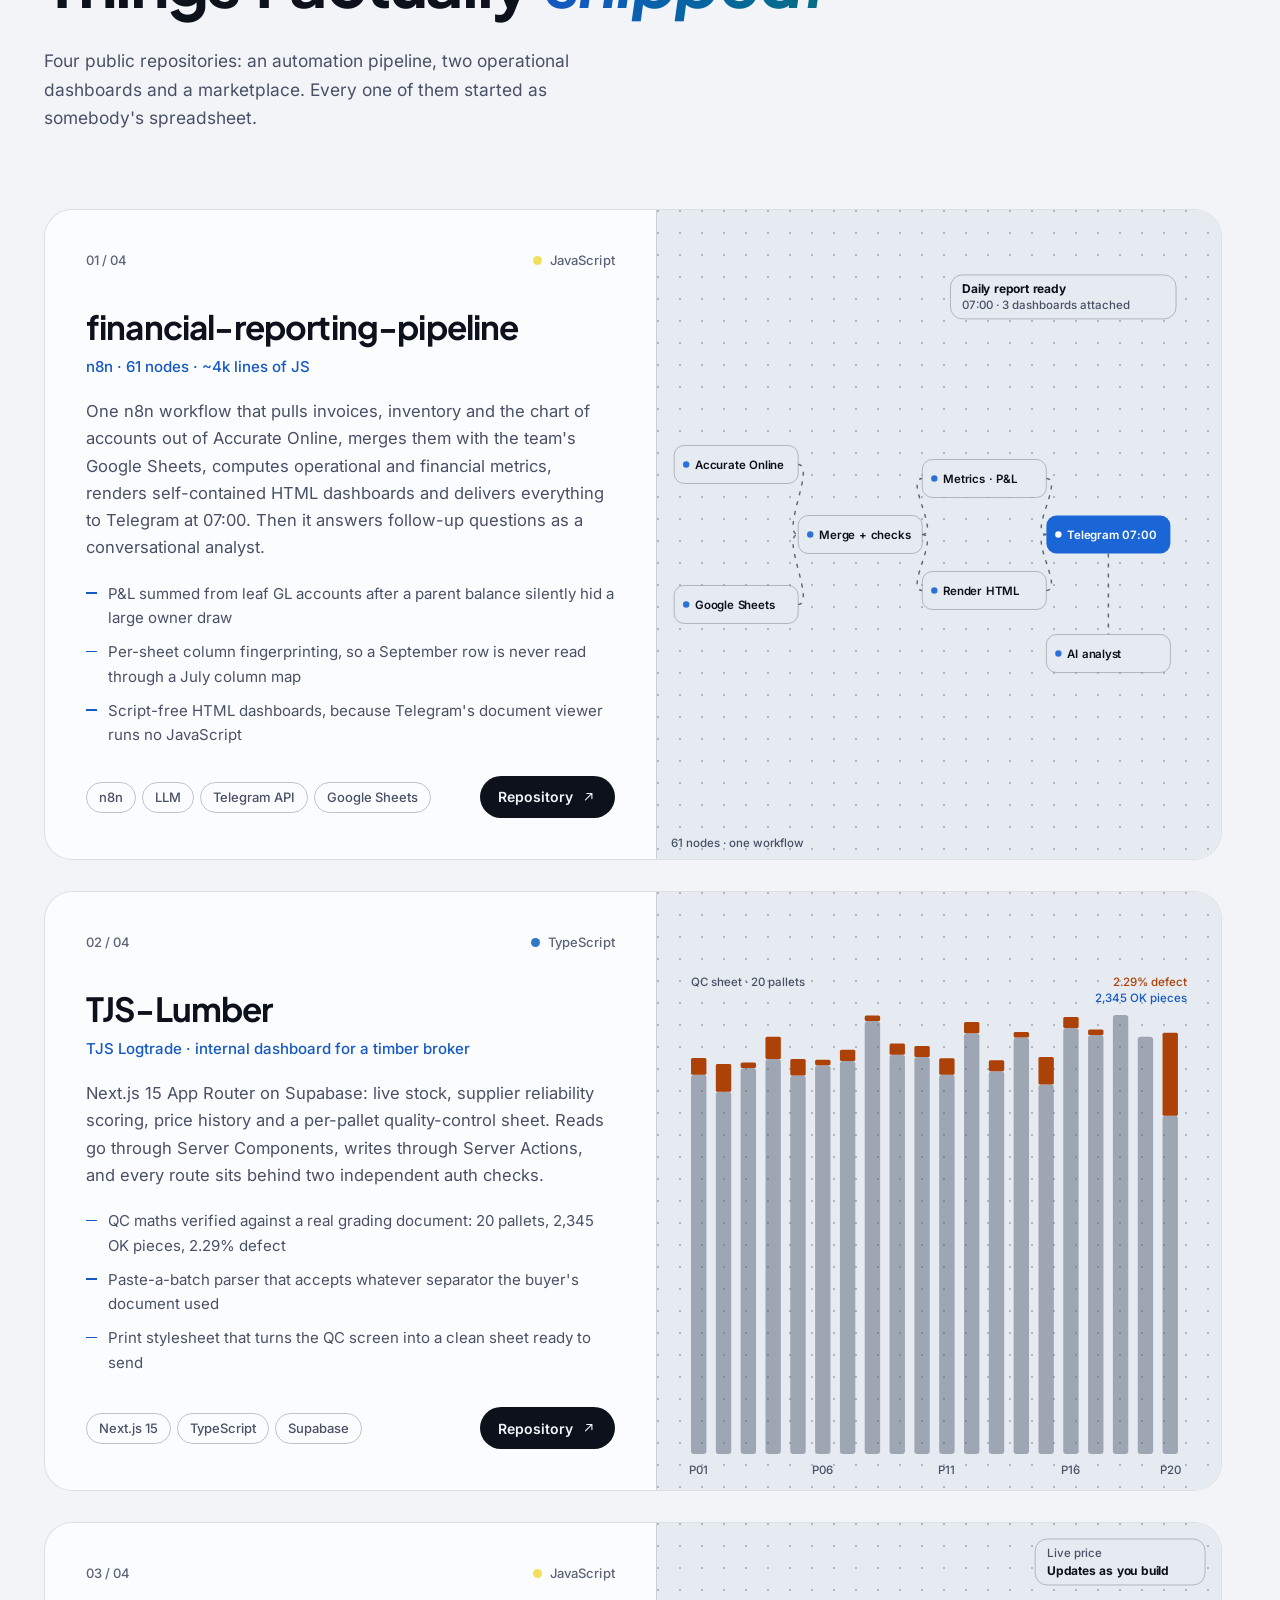
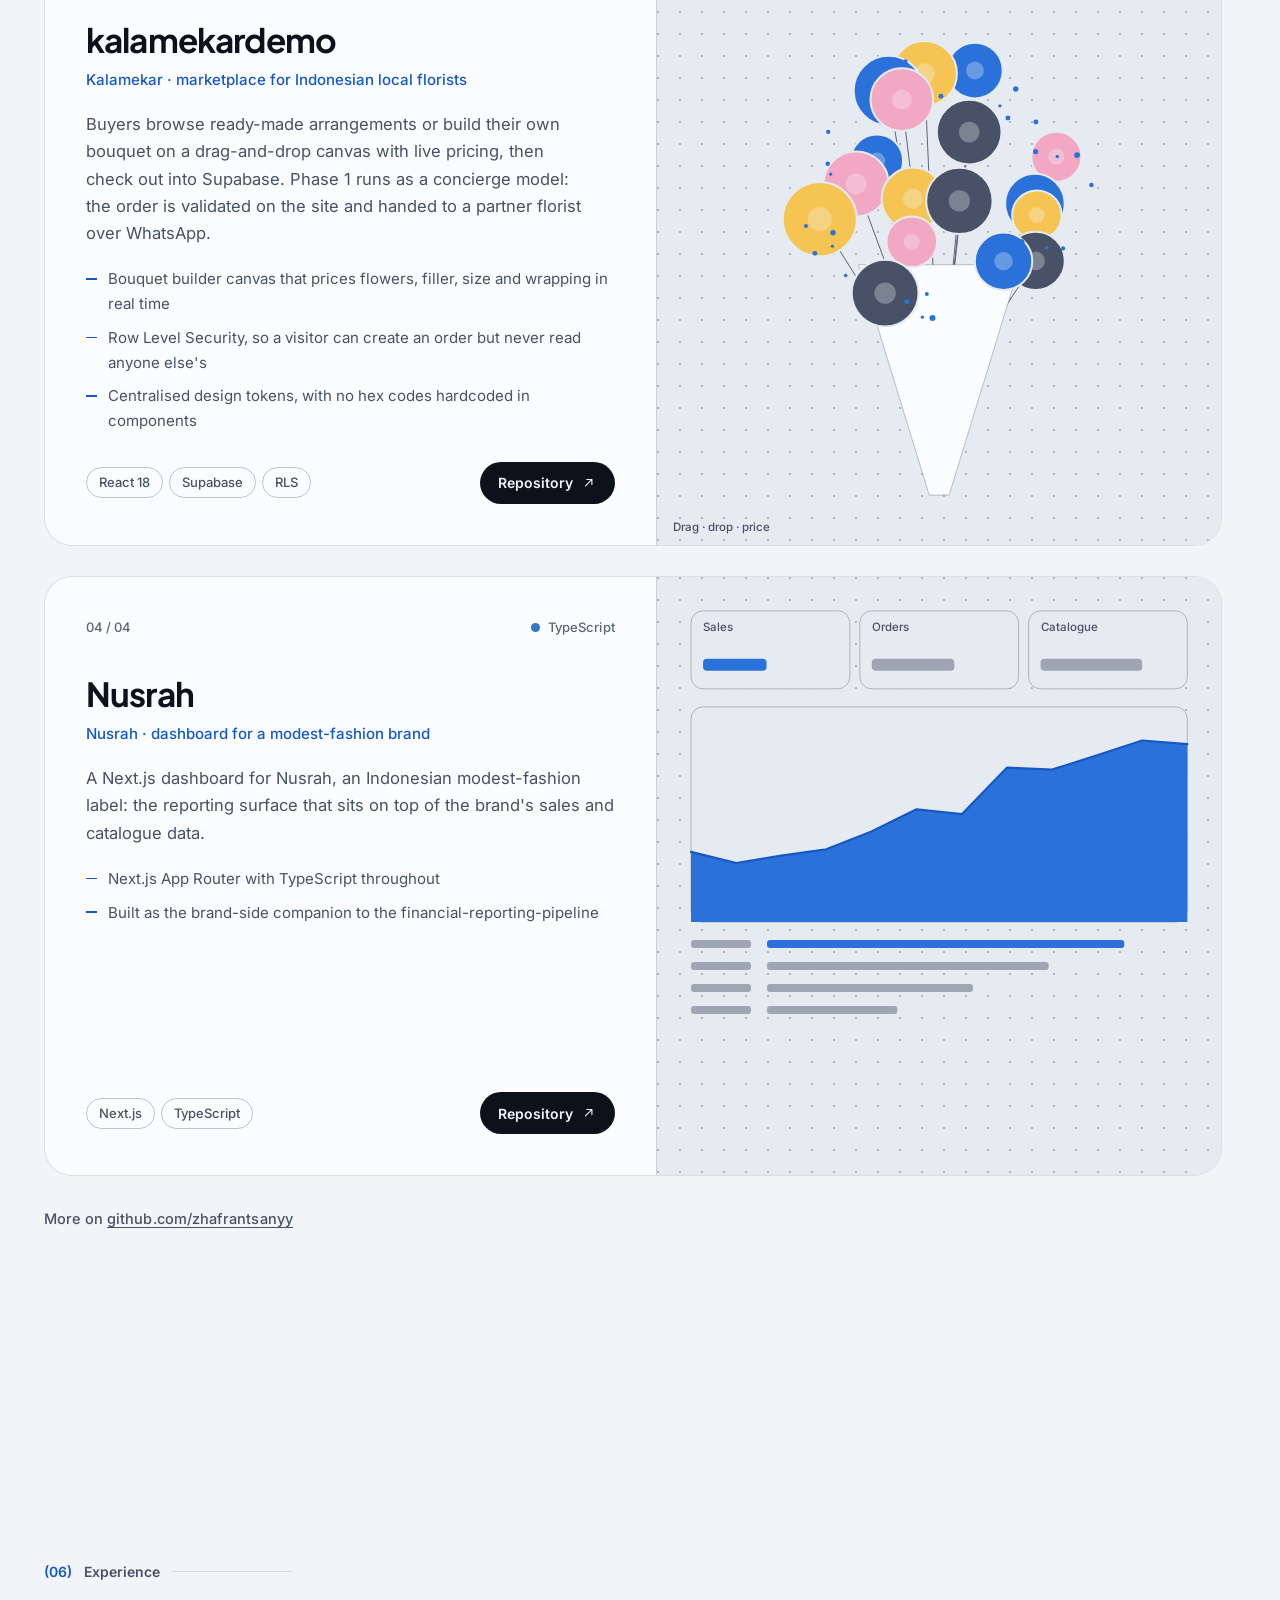
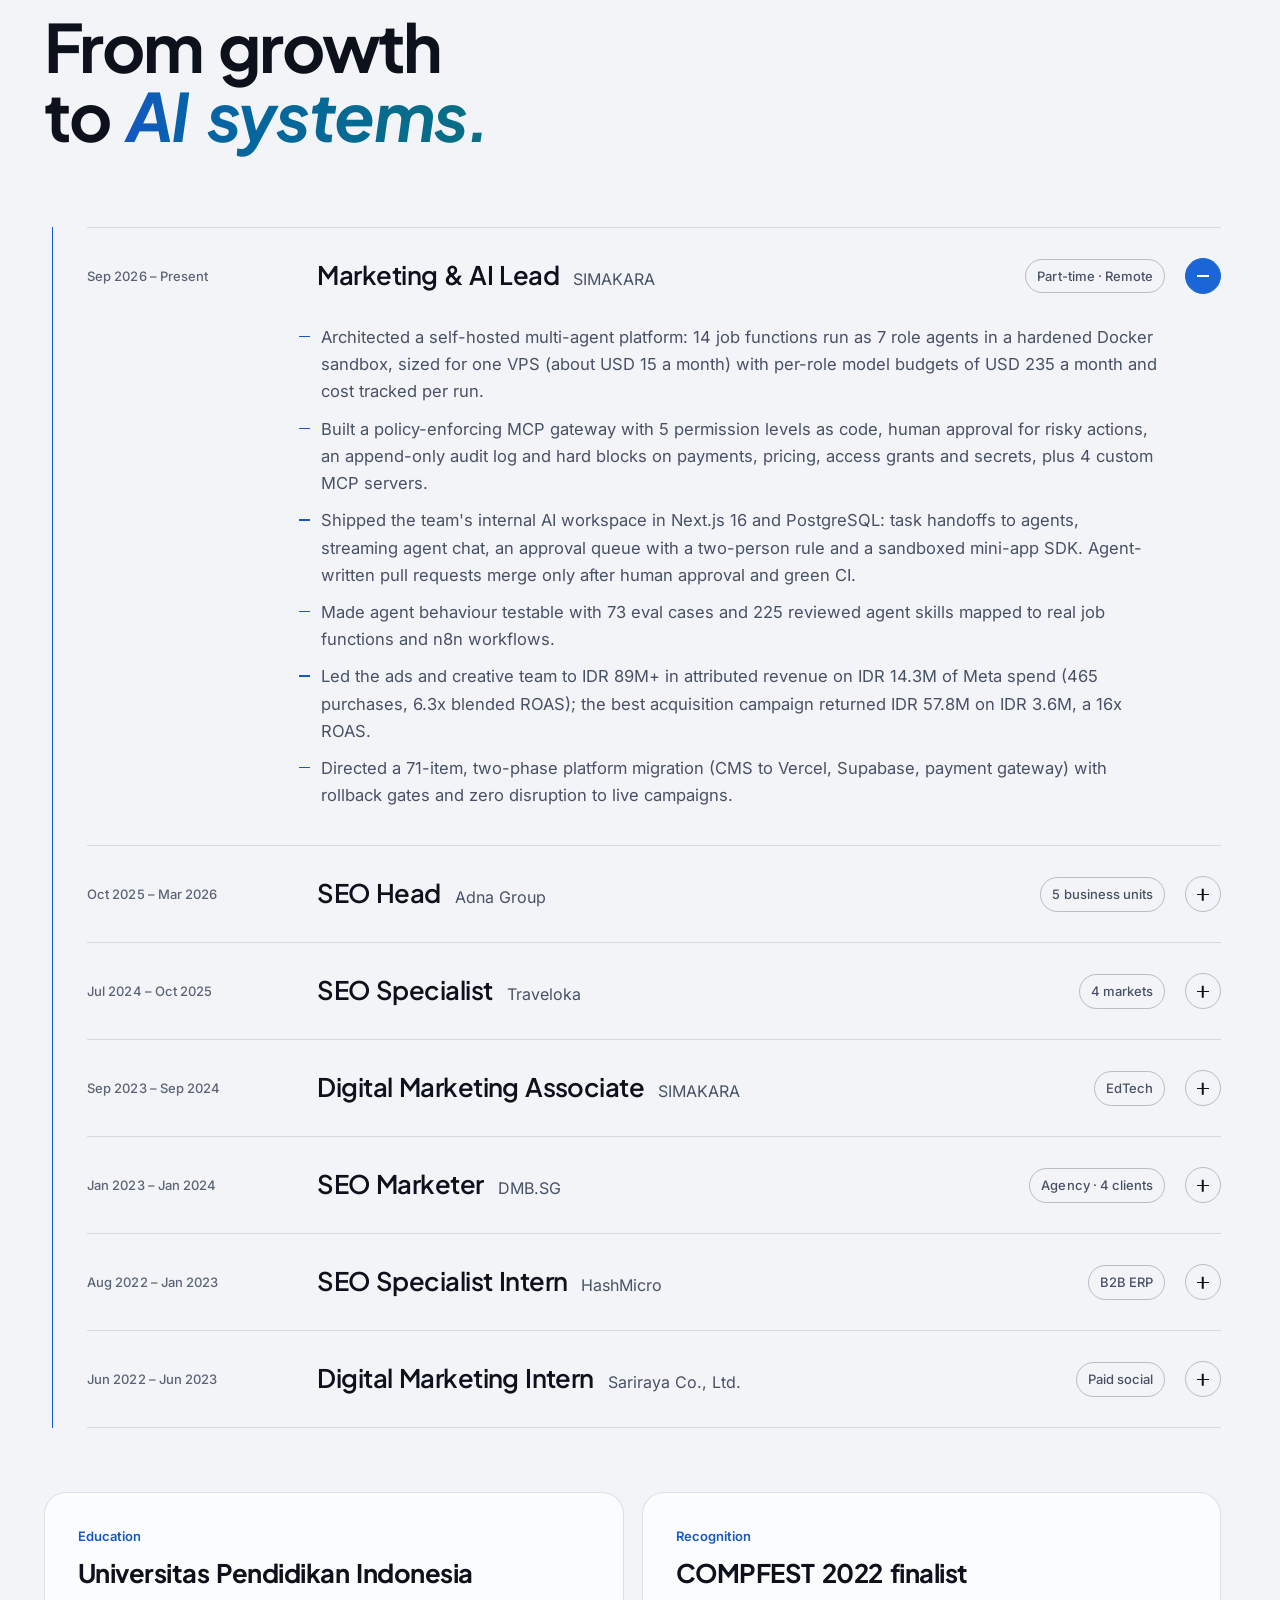
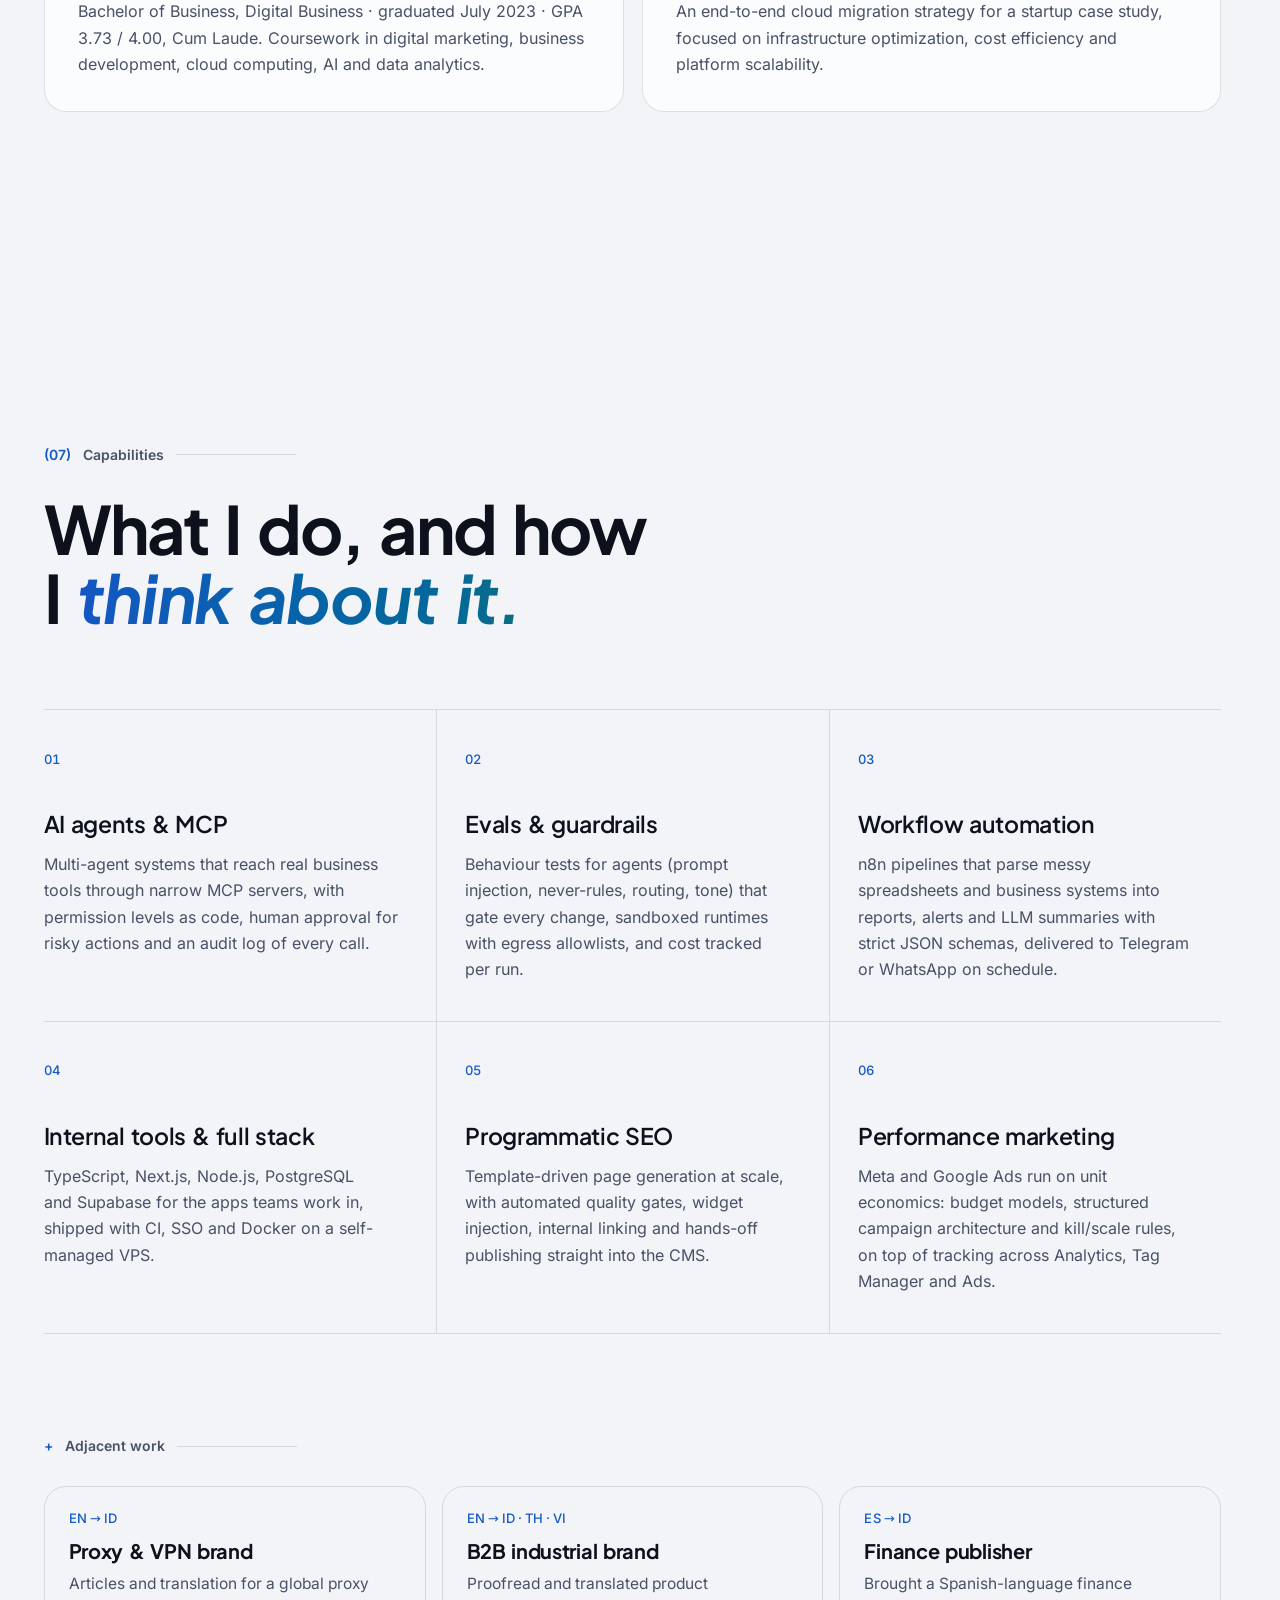
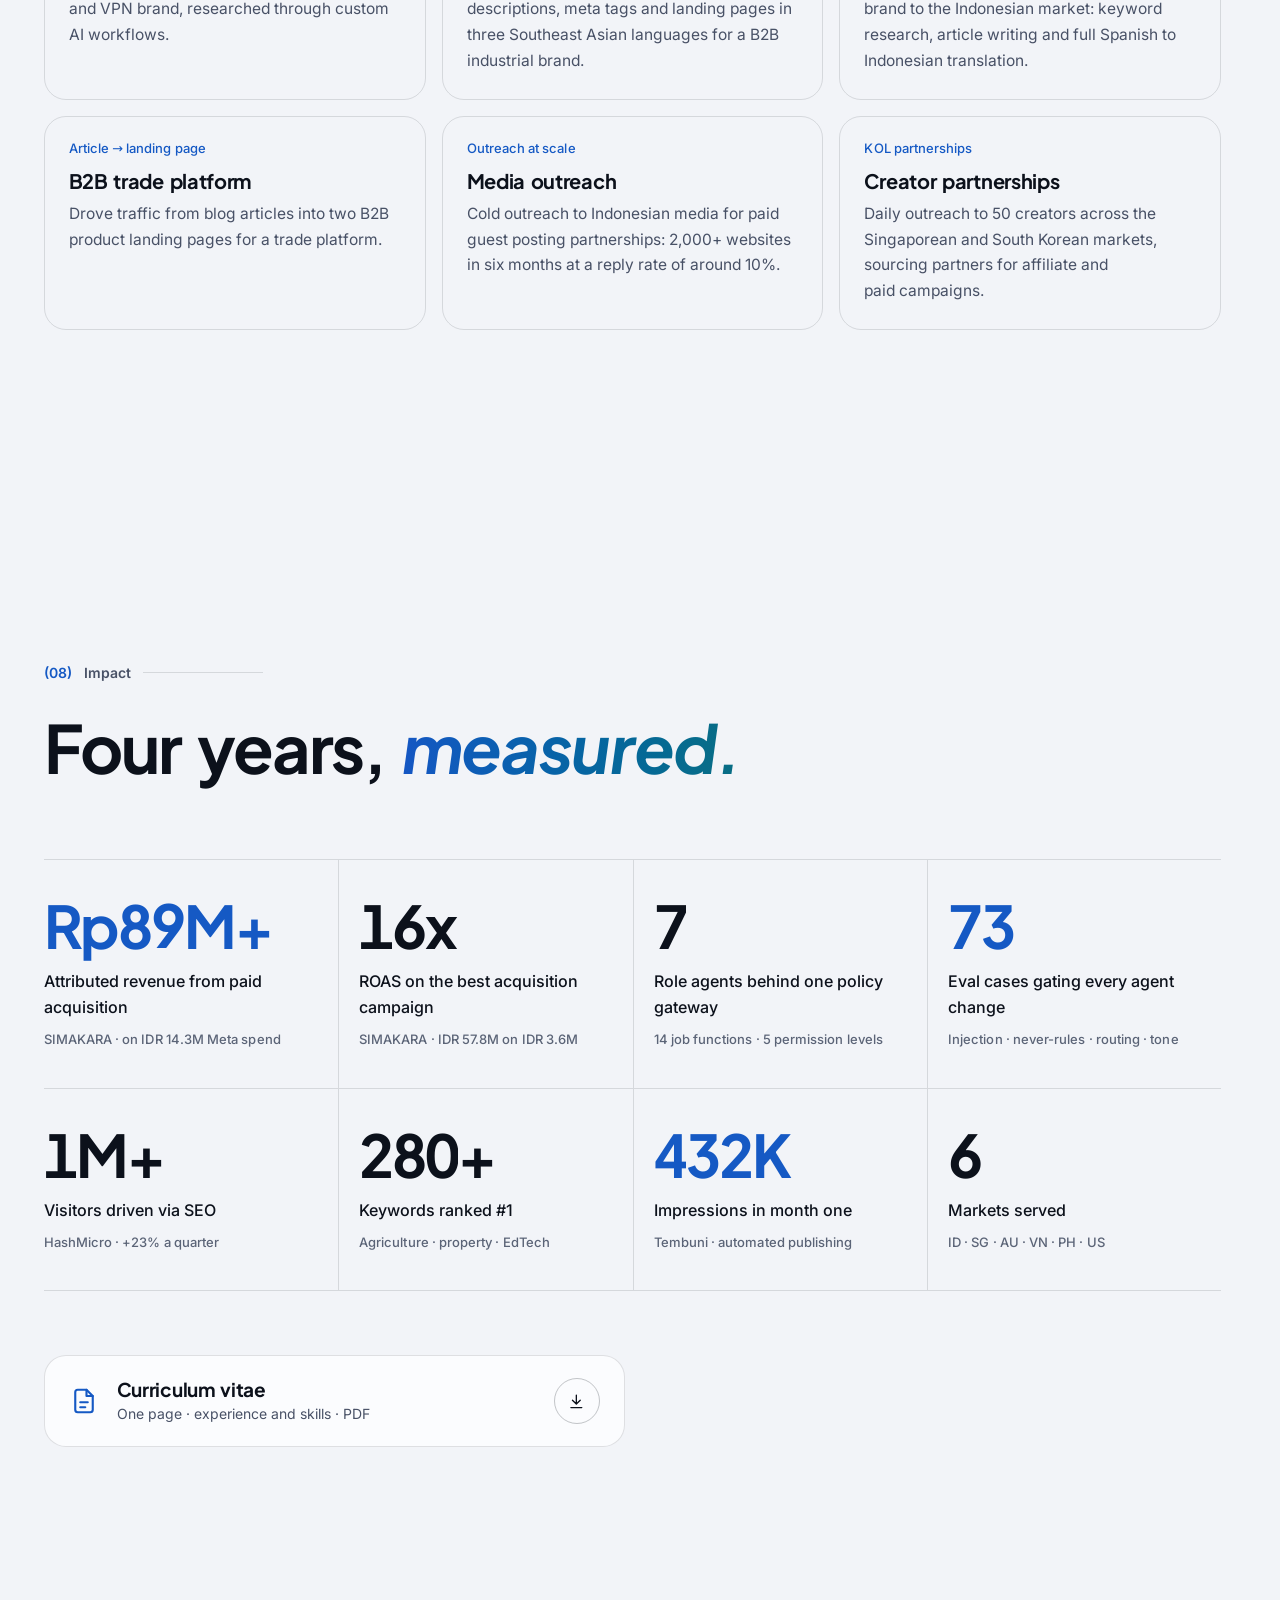
==== commit 17695b9e: "Reposition the portfolio as AI engineer, agentic systems and automation - Hero, About, meta, JSON-LD" ====
--- a/index.html
+++ b/index.html
@@ -3,24 +3,24 @@
 <head>
 <meta charset="utf-8">
 <meta name="viewport" content="width=device-width, initial-scale=1, viewport-fit=cover">
-<title>Muhammad Zhafran Tsany · SEO Strategist &amp; Automation Builder</title>
-<meta name="description" content="SEO strategist and automation builder from Bekasi, Indonesia. Three years of organic growth across Southeast Asia, Australia and the US, plus programmatic SEO engines, n8n pipelines and Next.js dashboards.">
+<title>Muhammad Zhafran Tsany · AI Engineer, Agentic Systems &amp; Automation</title>
+<meta name="description" content="AI engineer from Bekasi, Indonesia. I build multi-agent systems behind policy, human approvals and evals, plus n8n pipelines and programmatic engines, on four years of growth work across Southeast Asia, Australia and the US.">
 <meta name="author" content="Muhammad Zhafran Tsany">
 <link rel="canonical" href="https://zhafrantsanyy.github.io/">
 <meta property="og:type" content="profile">
 <meta property="og:site_name" content="Muhammad Zhafran Tsany">
-<meta property="og:title" content="Muhammad Zhafran Tsany · SEO Strategist &amp; Automation Builder">
-<meta property="og:description" content="Organic growth, engineered. Eight case studies, a live content-engine simulation and the tools I have shipped.">
+<meta property="og:title" content="Muhammad Zhafran Tsany · AI Engineer, Agentic Systems &amp; Automation">
+<meta property="og:description" content="AI agents, engineered. A multi-agent platform behind a policy gateway, nine case studies, a live content-engine simulation and the tools I have shipped.">
 <meta property="og:url" content="https://zhafrantsanyy.github.io/">
 <meta property="og:image" content="https://zhafrantsanyy.github.io/assets/img/og.jpg">
 <meta property="og:image:width" content="1200">
 <meta property="og:image:height" content="630">
-<meta property="og:image:alt" content="Muhammad Zhafran Tsany: Organic growth, engineered.">
+<meta property="og:image:alt" content="Muhammad Zhafran Tsany: AI agents, engineered.">
 <meta property="profile:first_name" content="Muhammad Zhafran">
 <meta property="profile:last_name" content="Tsany">
 <meta name="twitter:card" content="summary_large_image">
-<meta name="twitter:title" content="Muhammad Zhafran Tsany · SEO Strategist &amp; Automation Builder">
-<meta name="twitter:description" content="Organic growth, engineered. Eight case studies, a live content-engine simulation and the tools I have shipped.">
+<meta name="twitter:title" content="Muhammad Zhafran Tsany · AI Engineer, Agentic Systems &amp; Automation">
+<meta name="twitter:description" content="AI agents, engineered. A multi-agent platform behind a policy gateway, nine case studies, a live content-engine simulation and the tools I have shipped.">
 <meta name="twitter:image" content="https://zhafrantsanyy.github.io/assets/img/og.jpg">
 <meta name="color-scheme" content="dark light">
 <meta name="theme-color" content="#0A0C12">
@@ -56,8 +56,8 @@
       "@type": "ProfilePage",
       "@id": "https://zhafrantsanyy.github.io/#page",
       "url": "https://zhafrantsanyy.github.io/",
-      "name": "Muhammad Zhafran Tsany · SEO Strategist & Automation Builder",
-      "dateModified": "2026-09-27",
+      "name": "Muhammad Zhafran Tsany · AI Engineer, Agentic Systems & Automation",
+      "dateModified": "2026-11-24",
       "inLanguage": "en",
       "mainEntity": { "@id": "https://zhafrantsanyy.github.io/#person" }
     },
@@ -66,15 +66,15 @@
       "@id": "https://zhafrantsanyy.github.io/#person",
       "name": "Muhammad Zhafran Tsany",
       "alternateName": "Zhafran",
-      "jobTitle": "SEO Strategist",
-      "description": "SEO strategist and automation builder with three years of organic growth work across Southeast Asia, Australia and the United States.",
+      "jobTitle": "AI Engineer",
+      "description": "AI engineer who builds agentic systems and workflow automation, with four years of growth work across Southeast Asia, Australia and the United States.",
       "email": "mailto:zhafrantsanyy@gmail.com",
       "url": "https://zhafrantsanyy.github.io/",
       "image": "https://zhafrantsanyy.github.io/assets/img/zhafran-square.jpg",
       "address": { "@type": "PostalAddress", "addressLocality": "Bekasi", "addressCountry": "ID" },
       "alumniOf": { "@type": "CollegeOrUniversity", "name": "Universitas Pendidikan Indonesia" },
       "knowsLanguage": ["id", "en"],
-      "knowsAbout": ["Search Engine Optimization", "Technical SEO", "Programmatic SEO", "Content Localization", "Marketing Automation", "n8n", "Next.js", "Supabase", "Data Pipelines"],
+      "knowsAbout": ["AI Agents", "Multi-Agent Systems", "Model Context Protocol", "LLM Evaluation", "Workflow Automation", "n8n", "TypeScript", "Next.js", "Supabase", "Programmatic SEO", "Performance Marketing"],
       "sameAs": ["https://github.com/zhafrantsanyy", "https://www.linkedin.com/in/zhafran-tsany"]
     }
   ]
@@ -174,17 +174,17 @@
   <div class="wrap hero-in">
     <div class="hero-meta" data-intro="1">
       <span class="meta">(01) Portfolio · 2026 edition</span>
-      <span class="status"><i class="pulse"></i>Available for SEO leadership roles</span>
+      <span class="status"><i class="pulse"></i>Available for AI engineering roles</span>
       <span class="meta hero-clock">Bekasi, ID <time data-clock>07:00</time> WIB</span>
     </div>
 
     <h1 class="hero-title" id="heroTitle">
       <span class="hero-name" data-split>Muhammad Zhafran Tsany</span><span class="sr">: </span>
-      <span class="hero-tag" data-split>Organic growth, <em>engineered.</em></span>
+      <span class="hero-tag" data-split>AI agents, <em>engineered.</em></span>
     </h1>
 
     <div class="hero-row">
-      <p class="hero-lead" data-intro="2">SEO strategist and automation builder from Bekasi, Indonesia. Three years growing organic search across six markets, and building the programmatic engines, n8n pipelines and dashboards that keep it growing.</p>
+      <p class="hero-lead" data-intro="2">AI engineer from Bekasi, Indonesia. I build multi-agent systems that work against real business systems behind permissions, human approvals and evals, on top of four years growing revenue and organic search across six markets.</p>
       <div class="hero-cta" data-intro="3">
         <a class="btn btn-solid btn-lg" href="#work" data-magnetic><span class="roll" data-roll>See the work</span><svg class="i"><use href="#i-arrow"/></svg></a>
         <button class="btn btn-line btn-lg" type="button" data-palette><svg class="i"><use href="#i-search"/></svg><span class="roll" data-roll>Search this site</span></button>
@@ -192,10 +192,10 @@
     </div>
 
     <dl class="hero-stats" data-intro="4">
+      <div><dt>Role agents behind one gateway</dt><dd><span class="odo" data-odo>7</span></dd></div>
+      <div><dt>Eval cases gating every change</dt><dd><span class="odo" data-odo>73</span></dd></div>
+      <div><dt>Best campaign ROAS</dt><dd><span class="odo" data-odo>16x</span></dd></div>
       <div><dt>Visitors driven via SEO</dt><dd><span class="odo" data-odo>1M+</span></dd></div>
-      <div><dt>Keywords ranked #1</dt><dd><span class="odo" data-odo>280+</span></dd></div>
-      <div><dt>Impressions in month one</dt><dd><span class="odo" data-odo>432K</span></dd></div>
-      <div><dt>Markets served</dt><dd><span class="odo" data-odo>6</span></dd></div>
     </dl>
   </div>
   <p class="hero-legend meta" aria-hidden="true"><span class="legend-line"></span>Stylised rank tracker · every line is a keyword cluster from my case studies · hover one</p>
@@ -205,7 +205,7 @@
 <div class="marquee" aria-hidden="true">
   <div class="mq" data-marquee="1">
     <div class="mq-track">
-      <span>Technical SEO</span><i>✳</i><span>Programmatic SEO</span><i>✳</i><span>n8n automation</span><i>✳</i><span>Keyword research</span><i>✳</i><span>E-E-A-T</span><i>✳</i><span>Next.js</span><i>✳</i><span>Supabase</span><i>✳</i><span>Local SEO</span><i>✳</i><span>GA4 &amp; GTM</span><i>✳</i><span>Link building</span><i>✳</i>
+      <span>AI agents</span><i>✳</i><span>MCP servers</span><i>✳</i><span>LLM evals</span><i>✳</i><span>Human-in-the-loop</span><i>✳</i><span>n8n automation</span><i>✳</i><span>TypeScript</span><i>✳</i><span>Next.js</span><i>✳</i><span>Supabase</span><i>✳</i><span>Docker</span><i>✳</i><span>Programmatic SEO</span><i>✳</i>
     </div>
   </div>
   <div class="mq mq-alt" data-marquee="-1">
@@ -220,8 +220,8 @@
   <div class="wrap">
     <p class="sec-label" data-reveal><span>(02)</span>About</p>
     <div class="statement" data-lit>
-      <h2 id="aboutTitle">An SEO strategist who builds the <em>systems</em> behind the rankings.</h2>
-      <p>When the bottleneck is rankings, I fix the content and the site. When it is operations, I build: content engines that write, check and publish on their own, pipelines that report at 07:00, and dashboards teams <em>actually open.</em></p>
+      <h2 id="aboutTitle">An AI engineer who builds the <em>systems</em> behind the work.</h2>
+      <p>When the bottleneck is people's time, I build agents that do the work behind permissions, approvals and an audit log. When it is reporting, pipelines that land at 07:00. When it is growth, engines that rank and campaigns that <em>pay back.</em></p>
     </div>
 
     <div class="about-grid">
@@ -236,11 +236,11 @@
       </figure>
 
       <div class="about-copy">
-        <p data-reveal>I'm an SEO specialist with roughly three years of professional experience driving organic growth across Southeast Asia, Australia and the United States. The work spans the full lifecycle: strategy, keyword research, content optimization, technical SEO and link acquisition, across travel, ERP, agriculture, education, healthcare, fintech and consumer markets.</p>
-        <p data-reveal>Most recently I led SEO end to end across five business units at Adna Group and built programmatic content engines that draft, quality-check and publish on their own. Before that I supported multi-market SEO at Traveloka, researching <mark class="hl">200+ keywords</mark> and optimizing <mark class="hl">150+ pieces of content</mark> every month across four countries.</p>
+        <p data-reveal>I'm an AI engineer who came to agents through growth work. Four years in SEO and performance marketing across Southeast Asia, Australia and the United States taught me to measure everything, and the last year taught me to automate it: content engines that draft, quality-check and publish on their own, and n8n pipelines that turn spreadsheets into 07:00 reports.</p>
+        <p data-reveal>Today I'm Marketing &amp; AI Lead at SIMAKARA, where I designed and built a self-hosted platform of <mark class="hl">7 role agents</mark> that reach production only through a policy-gated MCP gateway, with <mark class="hl">73 eval cases</mark> gating every change, while the ads team I lead turned <mark class="hl">IDR 14.3M into IDR 89M+</mark> in attributed revenue.</p>
         <dl class="facts" data-stagger>
           <div><dt>Based in</dt><dd>Bekasi, Indonesia</dd></div>
-          <div><dt>Focus</dt><dd>SEO, content and automation</dd></div>
+          <div><dt>Focus</dt><dd>AI agents, automation and growth</dd></div>
           <div><dt>Markets</dt><dd>ID · SG · AU · VN · PH · US</dd></div>
           <div><dt>Education</dt><dd>B.Bus Digital Business, UPI · GPA 3.73, Cum Laude</dd></div>
           <div><dt>Languages</dt><dd>Indonesian, English</dd></div>
@@ -251,16 +251,16 @@
 
     <div class="skills" data-stagger>
       <div class="skill">
-        <h3><span class="meta">S/01</span>Search</h3>
-        <ul><li>Technical SEO</li><li>Keyword research</li><li>Programmatic SEO</li><li>On-page &amp; content</li><li>Link building</li><li>Local SEO</li><li>E-E-A-T</li></ul>
+        <h3><span class="meta">S/01</span>AI engineering</h3>
+        <ul><li>Multi-agent orchestration</li><li>MCP servers &amp; gateways</li><li>Human-in-the-loop approvals</li><li>LLM evals</li><li>Prompt-injection defence</li><li>Structured JSON outputs</li><li>OpenTelemetry GenAI</li></ul>
       </div>
       <div class="skill">
         <h3><span class="meta">S/02</span>Build</h3>
-        <ul><li>n8n</li><li>Next.js</li><li>React</li><li>TypeScript</li><li>Supabase</li><li>HTML/CSS</li><li>AWS</li><li>Cloud architecture</li></ul>
+        <ul><li>TypeScript</li><li>Next.js</li><li>Node.js</li><li>Python</li><li>PostgreSQL</li><li>Supabase</li><li>Docker</li><li>n8n</li></ul>
       </div>
       <div class="skill">
         <h3><span class="meta">S/03</span>Growth</h3>
-        <ul><li>Google Ads</li><li>Meta Ads</li><li>GA4 &amp; GTM</li><li>Conversion optimization</li><li>KOL outreach</li><li>Data analysis</li><li>Campaign strategy</li></ul>
+        <ul><li>Meta Ads</li><li>Google Ads</li><li>Unit-economics budgeting</li><li>Programmatic SEO</li><li>Technical SEO</li><li>GA4 &amp; GTM</li><li>Data analysis</li></ul>
       </div>
     </div>
   </div>
@@ -271,16 +271,41 @@
   <div class="wrap">
     <div class="sec-head">
       <p class="sec-label" data-reveal><span>(03)</span>Selected work</p>
-      <h2 class="sec-title" id="workTitle" data-split>Nine brands. Nine different <em>search results.</em></h2>
-      <p class="sec-lead" data-reveal>Case studies across travel, ERP, agriculture, education, healthcare, fintech, F&amp;B and consumer markets. A different audience, a different SERP and a different goal every time.</p>
+      <h2 class="sec-title" id="workTitle" data-split>Nine case studies. From AI agents to <em>search results.</em></h2>
+      <p class="sec-lead" data-reveal>A multi-agent platform first, then the automation and growth work that led to it, across travel, ERP, agriculture, education, healthcare, fintech, F&amp;B and consumer markets.</p>
     </div>
 
     <div class="cases-head meta" aria-hidden="true"><span>#</span><span>Client</span><span>Sector</span><span>Headline result</span></div>
     <ol class="cases" id="cases">
 
+      <li class="case" id="case-agents" data-case="agents">
+        <button class="case-row" type="button" aria-haspopup="dialog">
+          <span class="case-idx meta">01</span>
+          <span class="case-name">Multi-agent platform</span>
+          <span class="case-sector">EdTech · AI agents</span>
+          <span class="case-metric">7 agents behind one policy gateway</span>
+          <span class="case-go" aria-hidden="true"><svg class="i"><use href="#i-out"/></svg></span>
+        </button>
+        <article class="case-body">
+          <p class="case-tags meta">Education technology · Agentic systems · Indonesia · SIMAKARA</p>
+          <h3 class="case-title">Multi-agent platform</h3>
+          <blockquote class="case-quote"><p>Agents can reach every system the team uses, but they never hold a key, and anything that touches money, access or students waits for a person.</p></blockquote>
+          <div class="case-visual" data-visual="agents"></div>
+          <div class="case-cols">
+            <section><h4>The challenge</h4><p>SIMAKARA runs exam-prep programs with a small team and a lot of repetitive operational work: enrollment checks, reporting, support tickets, deploys and content review. The goal was a lean, AI-augmented operating model where agents take that work off people, without ever being trusted with credentials, payments or student data.</p></section>
+            <section><h4>The architecture</h4><ol class="case-steps"><li>14 job functions mapped to 7 role agents on an open-source agent runtime, each in a hardened Docker sandbox whose only exit is an egress allowlist proxy.</li><li>A policy-enforcing MCP gateway (Node.js, MCP SDK) in front of every tool: 5 permission levels as code, from read to never, with payments, pricing, access grants and secrets hard-blocked.</li><li>Four custom MCP servers: GitHub, n8n and Vercel; Supabase reporting views with anonymised IDs; Coolify; and the team's workspace.</li><li>An internal workspace (Next.js 16, React 19, PostgreSQL) where people hand tasks to agents, chat with them and approve risky actions under a two-person rule.</li><li>73 eval cases on prompt injection, never-rules, routing and tone gate every agent change; CI checks the policy against the lethal-trifecta rule.</li><li>Every call written to an append-only audit log; traces in OpenTelemetry GenAI names, cost tracked per run.</li></ol></section>
+          </div>
+          <dl class="outcomes">
+            <div><dt>Role agents covering 14 job functions</dt><dd>7</dd></div>
+            <div><dt>Eval cases gating every change</dt><dd>73</dd></div>
+            <div><dt>Commits as primary author since Oct 2026</dt><dd>230+</dd></div>
+          </dl>
+        </article>
+      </li>
+
       <li class="case" id="case-tembuni" data-case="tembuni">
         <button class="case-row" type="button" aria-haspopup="dialog">
-          <span class="case-idx meta">01</span>
+          <span class="case-idx meta">02</span>
           <span class="case-name">Tembuni</span>
           <span class="case-sector">Healthcare · Automated publishing</span>
           <span class="case-metric">432K impressions in month one</span>
@@ -305,7 +330,7 @@
 
       <li class="case" id="case-traveloka" data-case="traveloka">
         <button class="case-row" type="button" aria-haspopup="dialog">
-          <span class="case-idx meta">02</span>
+          <span class="case-idx meta">03</span>
           <span class="case-name">Traveloka</span>
           <span class="case-sector">Travel · Multi-market SEA</span>
           <span class="case-metric">4 markets, 150+ pieces a month</span>
@@ -330,7 +355,7 @@
 
       <li class="case" id="case-hashmicro" data-case="hashmicro">
         <button class="case-row" type="button" aria-haspopup="dialog">
-          <span class="case-idx meta">03</span>
+          <span class="case-idx meta">04</span>
           <span class="case-name">HashMicro</span>
           <span class="case-sector">B2B ERP · Singapore</span>
           <span class="case-metric">~1M visitors, +23% a quarter</span>
@@ -355,7 +380,7 @@
 
       <li class="case" id="case-property" data-case="property">
         <button class="case-row" type="button" aria-haspopup="dialog">
-          <span class="case-idx meta">04</span>
+          <span class="case-idx meta">05</span>
           <span class="case-name">Property platform</span>
           <span class="case-sector">Property · Consumer</span>
           <span class="case-metric">40.7K clicks in 12 months</span>
@@ -380,7 +405,7 @@
 
       <li class="case" id="case-agriculture" data-case="agriculture">
         <button class="case-row" type="button" aria-haspopup="dialog">
-          <span class="case-idx meta">05</span>
+          <span class="case-idx meta">06</span>
           <span class="case-name">Avocado grower</span>
           <span class="case-sector">Agriculture · California, US</span>
           <span class="case-metric">280+ keyword portfolio</span>
@@ -405,7 +430,7 @@
 
       <li class="case" id="case-agency" data-case="agency">
         <button class="case-row" type="button" aria-haspopup="dialog">
-          <span class="case-idx meta">06</span>
+          <span class="case-idx meta">07</span>
           <span class="case-name">Two agency clients</span>
           <span class="case-sector">F&amp;B · B2B agri-data</span>
           <span class="case-metric">10K keywords ranked</span>
@@ -431,7 +456,7 @@
 
       <li class="case" id="case-simakara" data-case="simakara">
         <button class="case-row" type="button" aria-haspopup="dialog">
-          <span class="case-idx meta">07</span>
+          <span class="case-idx meta">08</span>
           <span class="case-name">SIMAKARA</span>
           <span class="case-sector">EdTech · Enrollment funnel</span>
           <span class="case-metric">3.6% CTR on registration queries</span>
@@ -456,7 +481,7 @@
 
       <li class="case" id="case-trading" data-case="trading">
         <button class="case-row" type="button" aria-haspopup="dialog">
-          <span class="case-idx meta">08</span>
+          <span class="case-idx meta">09</span>
           <span class="case-name">Trading platform</span>
           <span class="case-sector">Fintech · Programmatic SEO</span>
           <span class="case-metric">Every article quality-gated</span>
@@ -627,14 +652,30 @@
   <div class="wrap">
     <div class="sec-head">
       <p class="sec-label" data-reveal><span>(06)</span>Experience</p>
-      <h2 class="sec-title" id="xpTitle" data-split>A timeline of growth <em>and ownership.</em></h2>
+      <h2 class="sec-title" id="xpTitle" data-split>From growth to <em>AI systems.</em></h2>
     </div>
 
     <div class="xp-grid">
       <div class="xp-rail" aria-hidden="true"><span class="xp-fill" id="xpFill"></span></div>
       <ol class="roles" id="roles">
         <li class="role is-open" data-reveal>
-          <button class="role-head" type="button" aria-expanded="true" aria-controls="role-1">
+          <button class="role-head" type="button" aria-expanded="true" aria-controls="role-0">
+            <span class="role-when meta">Sep 2026 – Present</span>
+            <span class="role-what"><strong>Marketing &amp; AI Lead</strong><span>SIMAKARA</span></span>
+            <span class="role-tag meta">Part-time · Remote</span>
+            <span class="role-icon" aria-hidden="true"></span>
+          </button>
+          <div class="role-body" id="role-0"><div class="role-inner"><ul>
+            <li>Architected a self-hosted multi-agent platform: 14 job functions run as 7 role agents in a hardened Docker sandbox, sized for one VPS (about USD 15 a month) with per-role model budgets of USD 235 a month and cost tracked per run.</li>
+            <li>Built a policy-enforcing MCP gateway with 5 permission levels as code, human approval for risky actions, an append-only audit log and hard blocks on payments, pricing, access grants and secrets, plus 4 custom MCP servers.</li>
+            <li>Shipped the team's internal AI workspace in Next.js 16 and PostgreSQL: task handoffs to agents, streaming agent chat, an approval queue with a two-person rule and a sandboxed mini-app SDK. Agent-written pull requests merge only after human approval and green CI.</li>
+            <li>Made agent behaviour testable with 73 eval cases and 225 reviewed agent skills mapped to real job functions and n8n workflows.</li>
+            <li>Led the ads and creative team to IDR 89M+ in attributed revenue on IDR 14.3M of Meta spend (465 purchases, 6.3x blended ROAS); the best acquisition campaign returned IDR 57.8M on IDR 3.6M, a 16x ROAS.</li>
+            <li>Directed a 71-item, two-phase platform migration (CMS to Vercel, Supabase, payment gateway) with rollback gates and zero disruption to live campaigns.</li>
+          </ul></div></div>
+        </li>
+        <li class="role" data-reveal>
+          <button class="role-head" type="button" aria-expanded="false" aria-controls="role-1">
             <span class="role-when meta">Oct 2025 – Mar 2026</span>
             <span class="role-what"><strong>SEO Head</strong><span>Adna Group</span></span>
             <span class="role-tag meta">5 business units</span>
@@ -739,12 +780,12 @@
     </div>
 
     <ol class="cap-list">
-      <li class="cap" data-reveal><span class="cap-n meta">01</span><h3>Search engine optimization</h3><p>Keyword research, on-page execution, technical audits and link strategy, applied across markets with different languages, intent patterns and SERP behaviour.</p></li>
-      <li class="cap" data-reveal><span class="cap-n meta">02</span><h3>Programmatic SEO &amp; automation</h3><p>Template-driven page generation at scale, with automated quality gates, widget injection, internal linking and hands-off publishing straight into the CMS.</p></li>
-      <li class="cap" data-reveal><span class="cap-n meta">03</span><h3>Performance marketing</h3><p>Google Ads and Meta Ads with structured testing, audience targeting and budget allocation, on top of tracking infrastructure across Analytics, Tag Manager and Ads.</p></li>
-      <li class="cap" data-reveal><span class="cap-n meta">04</span><h3>Content strategy &amp; localization</h3><p>Translation and proofreading across English, Bahasa Indonesia, Vietnamese, Thai and Spanish, with AI-assisted research workflows for production at scale.</p></li>
-      <li class="cap" data-reveal><span class="cap-n meta">05</span><h3>Link building &amp; KOL outreach</h3><p>Cold email outreach at scale (2,000+ targets), guest posting and PBN coordination, plus creator partnerships across Singapore and South Korea.</p></li>
-      <li class="cap" data-reveal><span class="cap-n meta">06</span><h3>Web &amp; technical foundations</h3><p>Next.js, React and Supabase for internal tools, plus HTML/CSS, AWS and cloud architecture. Comfortable bridging marketing strategy and engineering execution.</p></li>
+      <li class="cap" data-reveal><span class="cap-n meta">01</span><h3>AI agents &amp; MCP</h3><p>Multi-agent systems that reach real business tools through narrow MCP servers, with permission levels as code, human approval for risky actions and an audit log of every call.</p></li>
+      <li class="cap" data-reveal><span class="cap-n meta">02</span><h3>Evals &amp; guardrails</h3><p>Behaviour tests for agents (prompt injection, never-rules, routing, tone) that gate every change, sandboxed runtimes with egress allowlists, and cost tracked per run.</p></li>
+      <li class="cap" data-reveal><span class="cap-n meta">03</span><h3>Workflow automation</h3><p>n8n pipelines that parse messy spreadsheets and business systems into reports, alerts and LLM summaries with strict JSON schemas, delivered to Telegram or WhatsApp on schedule.</p></li>
+      <li class="cap" data-reveal><span class="cap-n meta">04</span><h3>Internal tools &amp; full stack</h3><p>TypeScript, Next.js, Node.js, PostgreSQL and Supabase for the apps teams work in, shipped with CI, SSO and Docker on a self-managed VPS.</p></li>
+      <li class="cap" data-reveal><span class="cap-n meta">05</span><h3>Programmatic SEO</h3><p>Template-driven page generation at scale, with automated quality gates, widget injection, internal linking and hands-off publishing straight into the CMS.</p></li>
+      <li class="cap" data-reveal><span class="cap-n meta">06</span><h3>Performance marketing</h3><p>Meta and Google Ads run on unit economics: budget models, structured campaign architecture and kill/scale rules, on top of tracking across Analytics, Tag Manager and Ads.</p></li>
     </ol>
 
     <div class="adjacent">
@@ -766,17 +807,17 @@
   <div class="wrap">
     <div class="sec-head">
       <p class="sec-label" data-reveal><span>(08)</span>Impact</p>
-      <h2 class="sec-title" id="impactTitle" data-split>Three years, <em>measured.</em></h2>
+      <h2 class="sec-title" id="impactTitle" data-split>Four years, <em>measured.</em></h2>
     </div>
     <ul class="scores">
+      <li class="score" data-reveal><span class="score-v"><span class="odo" data-odo>Rp89M+</span></span><span class="score-l">Attributed revenue from paid acquisition</span><span class="score-s meta">SIMAKARA · on IDR 14.3M Meta spend</span></li>
+      <li class="score" data-reveal><span class="score-v"><span class="odo" data-odo>16x</span></span><span class="score-l">ROAS on the best acquisition campaign</span><span class="score-s meta">SIMAKARA · IDR 57.8M on IDR 3.6M</span></li>
+      <li class="score" data-reveal><span class="score-v"><span class="odo" data-odo>7</span></span><span class="score-l">Role agents behind one policy gateway</span><span class="score-s meta">14 job functions · 5 permission levels</span></li>
+      <li class="score" data-reveal><span class="score-v"><span class="odo" data-odo>73</span></span><span class="score-l">Eval cases gating every agent change</span><span class="score-s meta">Injection · never-rules · routing · tone</span></li>
       <li class="score" data-reveal><span class="score-v"><span class="odo" data-odo>1M+</span></span><span class="score-l">Visitors driven via SEO</span><span class="score-s meta">HashMicro · +23% a quarter</span></li>
       <li class="score" data-reveal><span class="score-v"><span class="odo" data-odo>280+</span></span><span class="score-l">Keywords ranked #1</span><span class="score-s meta">Agriculture · property · EdTech</span></li>
       <li class="score" data-reveal><span class="score-v"><span class="odo" data-odo>432K</span></span><span class="score-l">Impressions in month one</span><span class="score-s meta">Tembuni · automated publishing</span></li>
-      <li class="score" data-reveal><span class="score-v"><span class="odo" data-odo>40.7K</span></span><span class="score-l">Clicks over 12 months</span><span class="score-s meta">Property platform · 1.6M impressions</span></li>
-      <li class="score" data-reveal><span class="score-v"><span class="odo" data-odo>2,000+</span></span><span class="score-l">Websites outreached in six months</span><span class="score-s meta">Media outreach · ~10% reply rate</span></li>
-      <li class="score" data-reveal><span class="score-v"><span class="odo" data-odo>150+</span></span><span class="score-l">Content pieces optimized a month</span><span class="score-s meta">Traveloka · 4 markets</span></li>
       <li class="score" data-reveal><span class="score-v"><span class="odo" data-odo>6</span></span><span class="score-l">Markets served</span><span class="score-s meta">ID · SG · AU · VN · PH · US</span></li>
-      <li class="score" data-reveal><span class="score-v"><span class="odo" data-odo>7</span></span><span class="score-l">Industry verticals</span><span class="score-s meta">Travel · ERP · AgTech · EdTech · Health · Fintech · Consumer</span></li>
     </ul>
 
     <div class="docs" data-stagger>
@@ -793,8 +834,8 @@
 <section class="sec contact" id="contact" aria-labelledby="contactTitle">
   <div class="wrap">
     <p class="sec-label" data-reveal><span>(09)</span>Contact</p>
-    <h2 class="contact-title" id="contactTitle" data-split>Let’s talk <span class="face" aria-hidden="true"><picture><source srcset="assets/img/zhafran-square.webp" type="image/webp"><img src="assets/img/zhafran-square.jpg" alt="" width="512" height="512" loading="lazy" decoding="async"></picture></span> organic <em>growth.</em></h2>
-    <p class="sec-lead" data-reveal>Open to SEO leadership, programmatic content systems and senior IC roles across Indonesia and remote-friendly teams in APAC. I usually reply within a day.</p>
+    <h2 class="contact-title" id="contactTitle" data-split>Let’s talk <span class="face" aria-hidden="true"><picture><source srcset="assets/img/zhafran-square.webp" type="image/webp"><img src="assets/img/zhafran-square.jpg" alt="" width="512" height="512" loading="lazy" decoding="async"></picture></span> AI <em>systems.</em></h2>
+    <p class="sec-lead" data-reveal>Open to AI engineering, agentic systems and automation roles across Indonesia and remote-friendly teams in APAC. I usually reply within a day.</p>
 
     <div class="mail" data-reveal>
       <a class="mail-link" href="mailto:zhafrantsanyy@gmail.com" data-magnetic="0.2"><span class="roll" data-roll>zhafrantsanyy@gmail.com</span></a>
@@ -831,7 +872,7 @@
 <dialog class="case-dialog" id="caseDialog" aria-labelledby="cdTitle">
   <div class="cd-panel" data-lenis-prevent>
     <div class="cd-bar">
-      <span class="cd-count meta"><span id="cdIdx">01</span> / 08</span>
+      <span class="cd-count meta"><span id="cdIdx">01</span> / 09</span>
       <div class="cd-nav">
         <button class="tool" type="button" id="cdPrev" aria-label="Previous case study"><svg class="i"><use href="#i-left"/></svg></button>
         <button class="tool" type="button" id="cdNext" aria-label="Next case study"><svg class="i"><use href="#i-arrow"/></svg></button>
@@ -839,7 +880,7 @@
       </div>
     </div>
     <div class="cd-content" id="cdContent"></div>
-    <button class="cd-more" type="button" id="cdMore"><span class="meta">Next case</span><strong id="cdMoreName">Tembuni</strong><svg class="i"><use href="#i-arrow"/></svg></button>
+    <button class="cd-more" type="button" id="cdMore"><span class="meta">Next case</span><strong id="cdMoreName">Multi-agent platform</strong><svg class="i"><use href="#i-arrow"/></svg></button>
   </div>
 </dialog>
 
